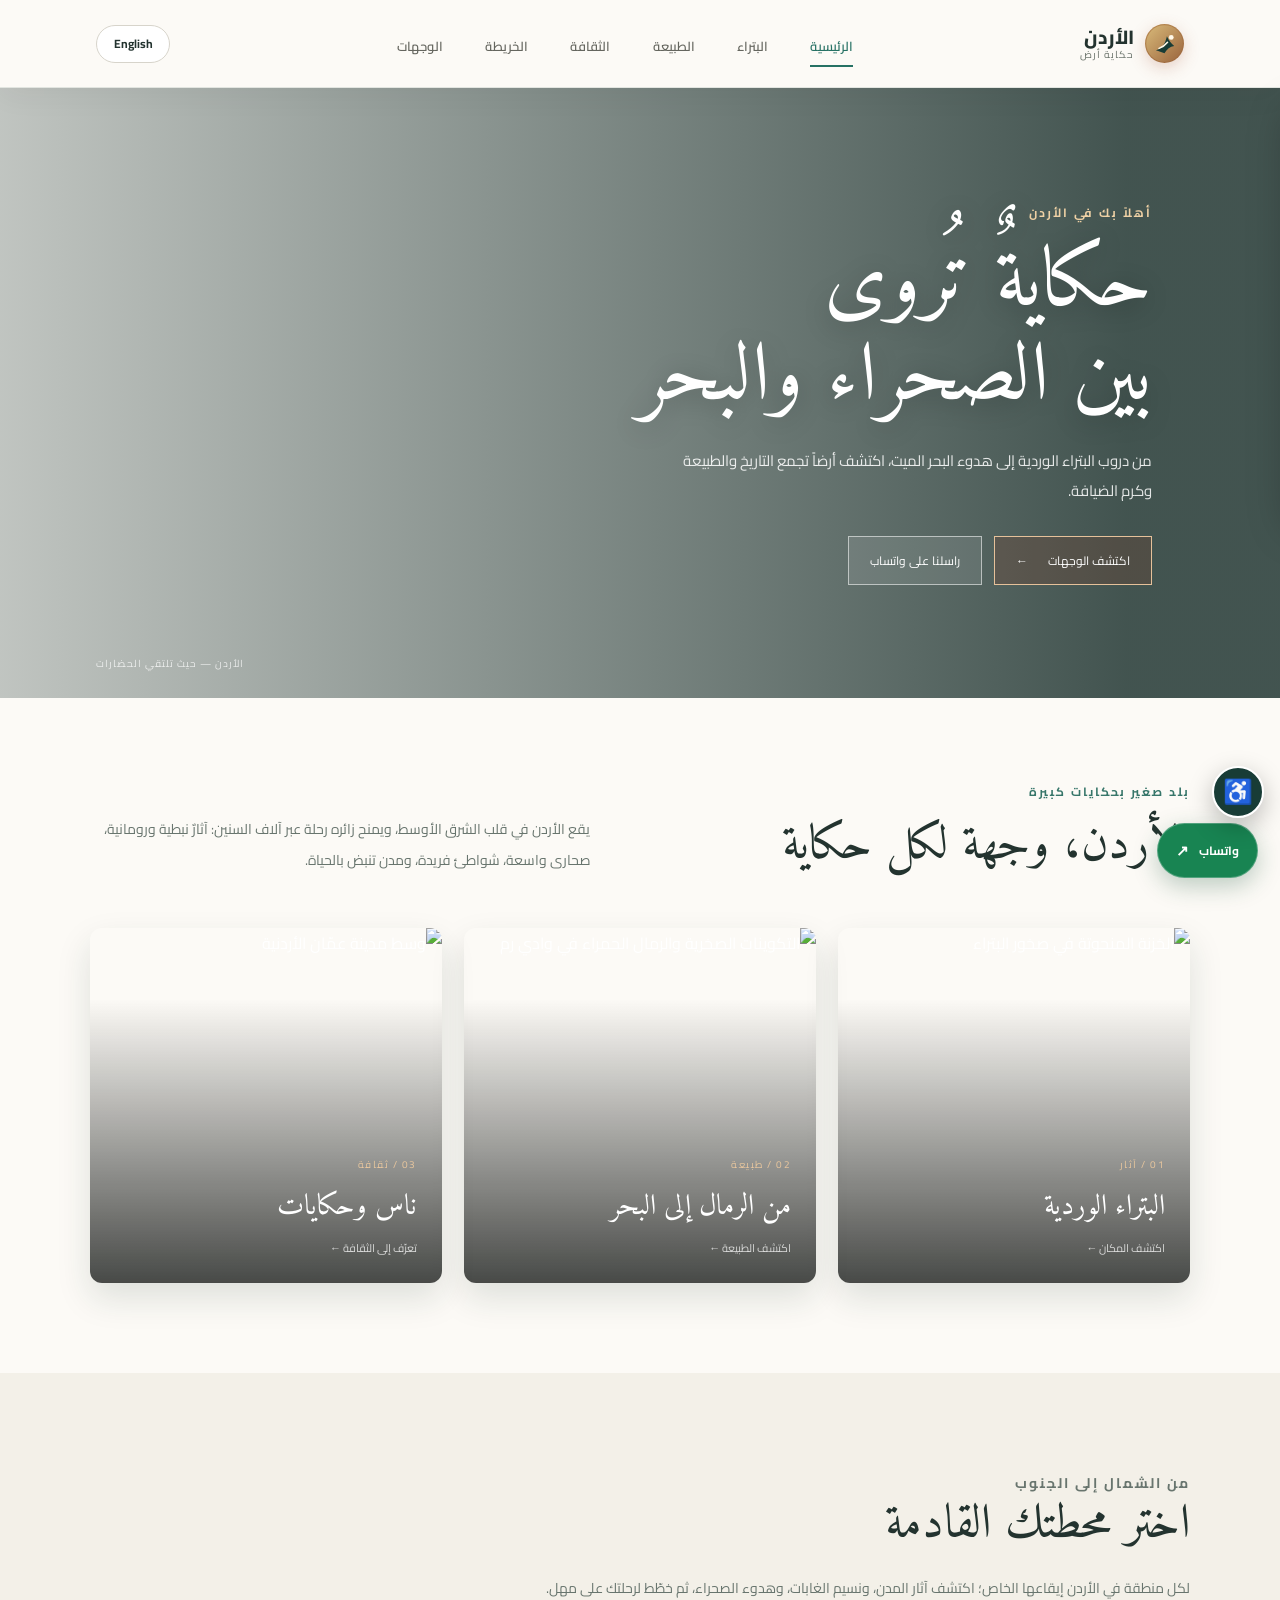
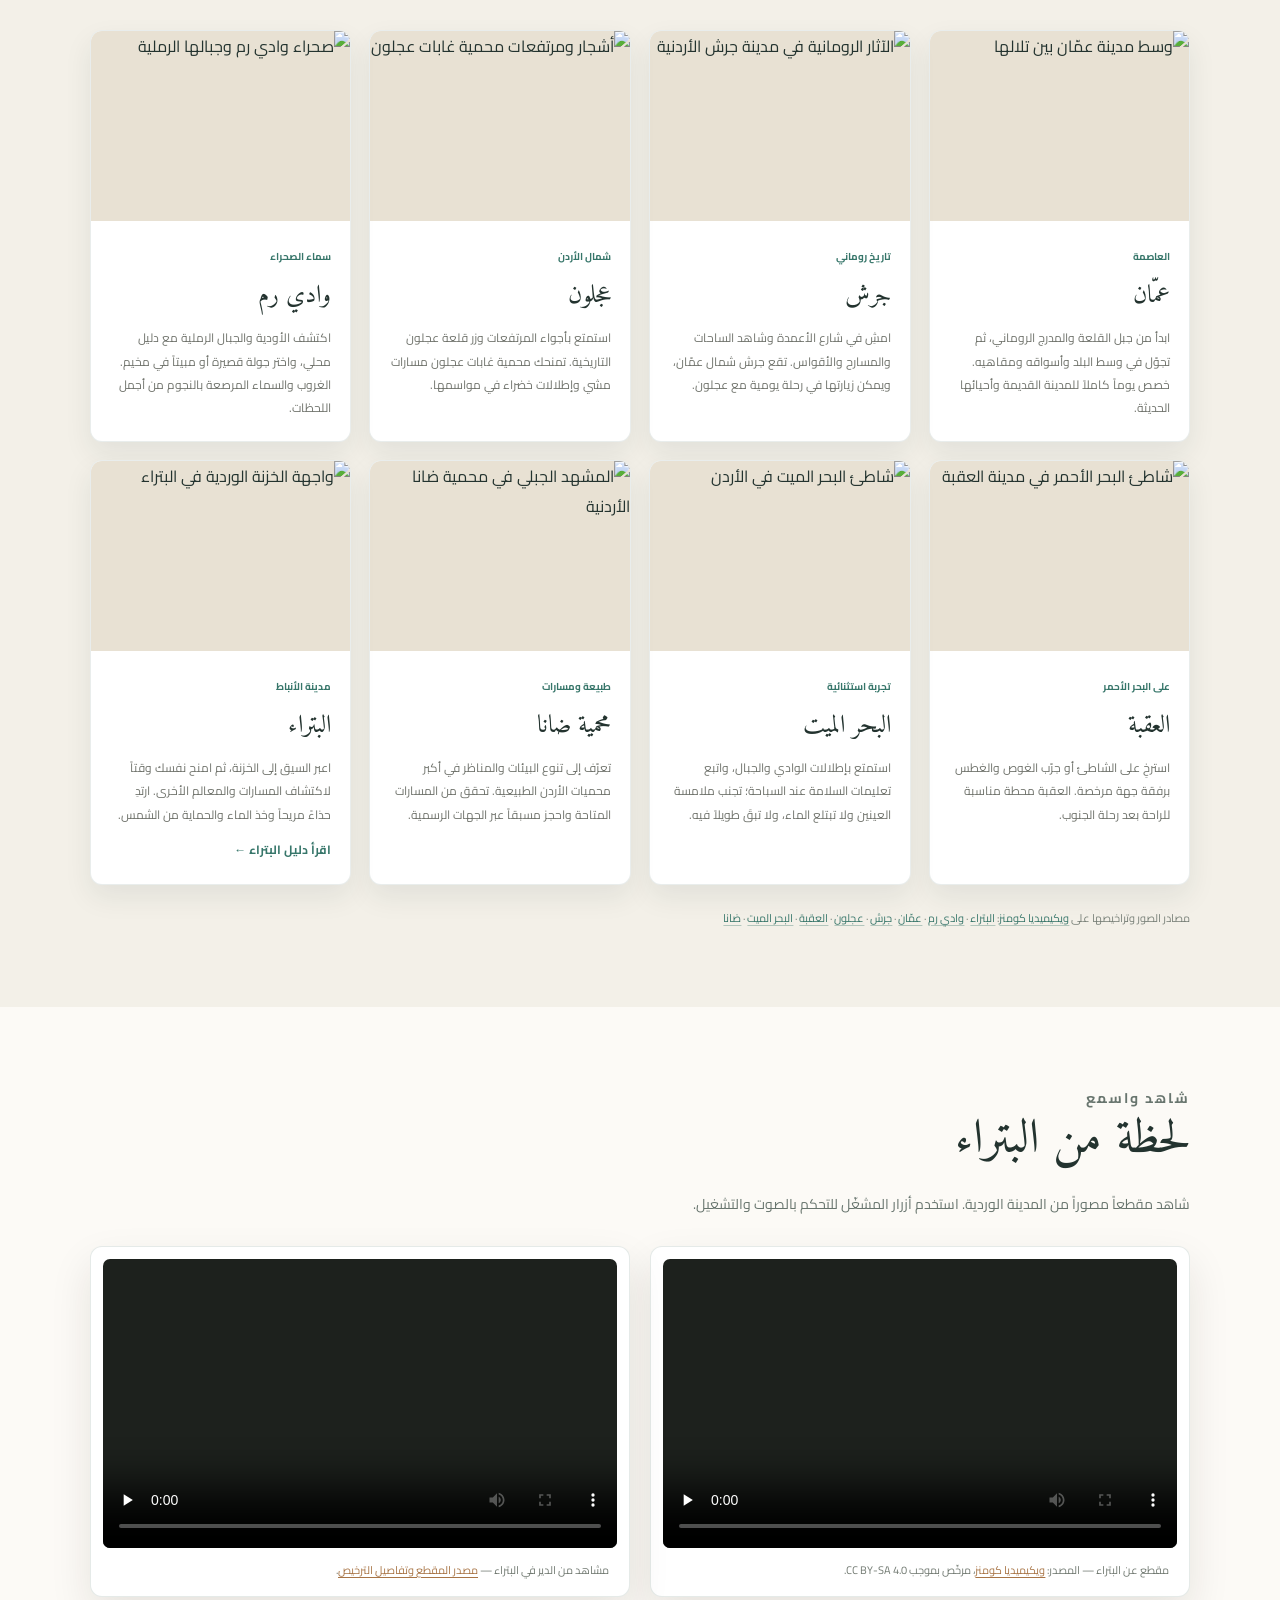
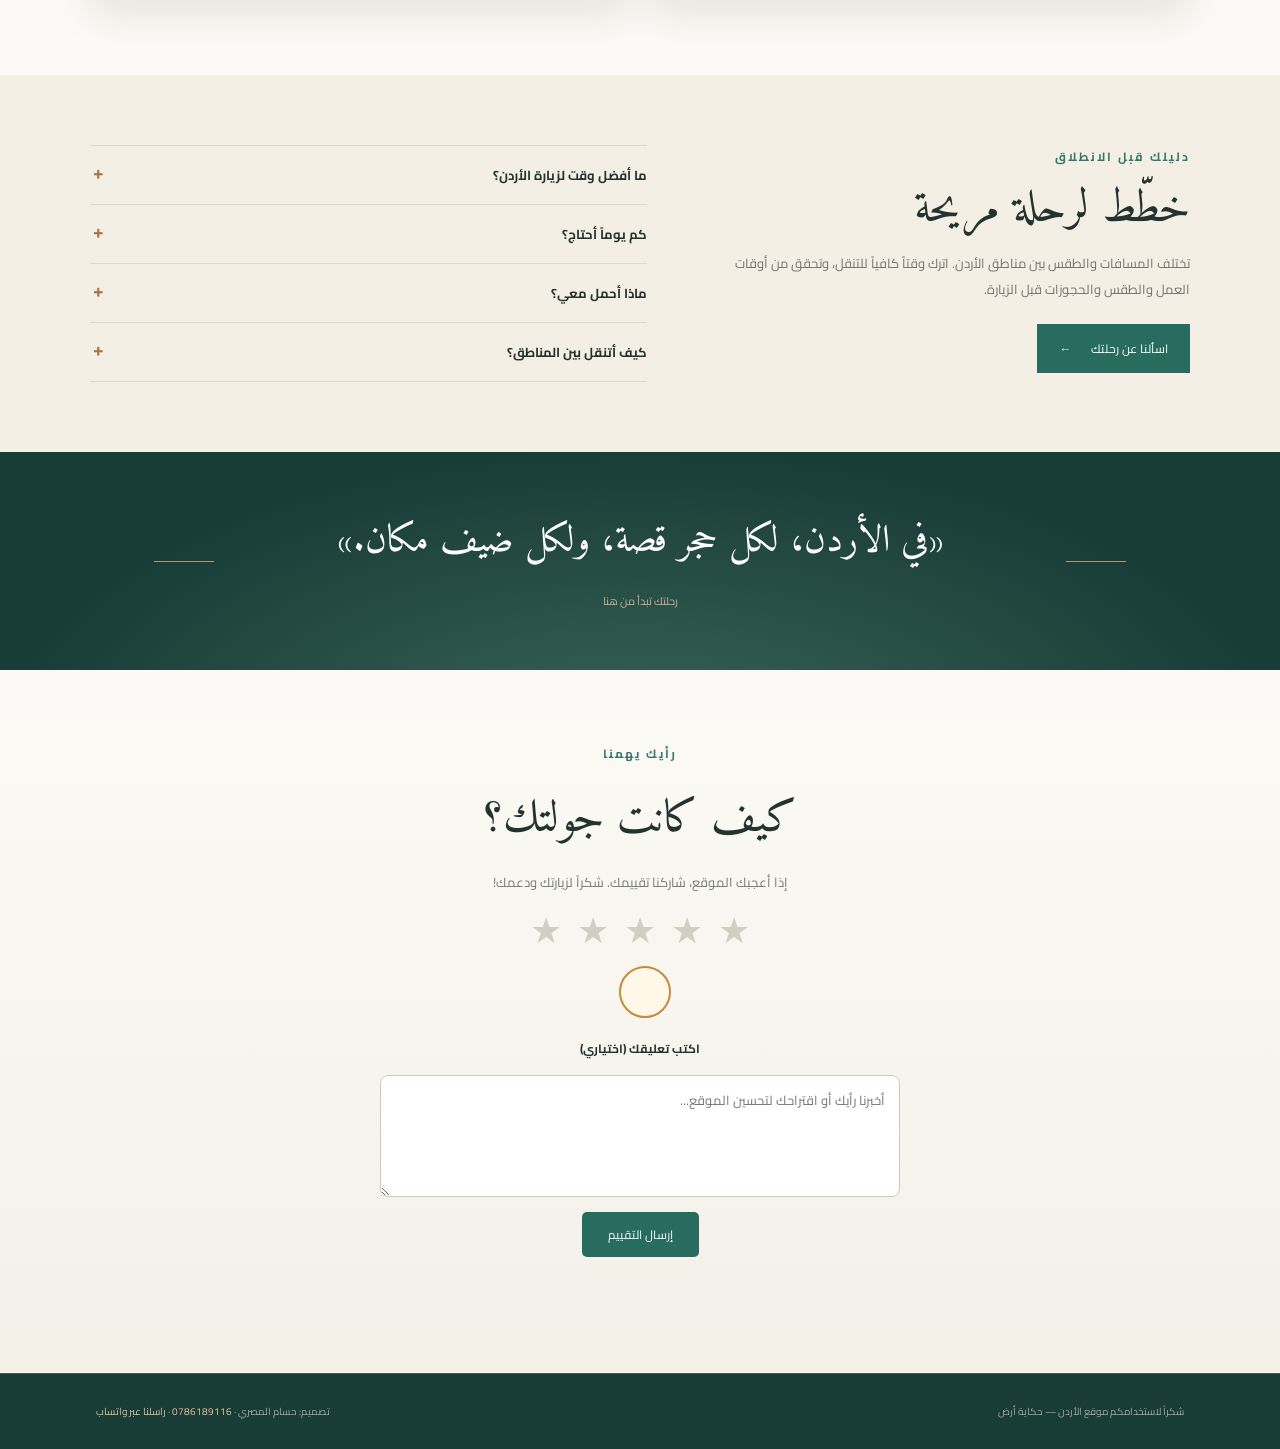
==== index.html @ 072c9c2f "Add files via upload" ====
<!doctype html>
<html lang="ar" dir="rtl">
<head>
  <meta charset="utf-8">
  <meta name="viewport" content="width=device-width, initial-scale=1">
  <meta name="description" content="دليل مصوّر للتعرّف إلى الأردن وتاريخه وطبيعته وثقافته.">
  <meta name="robots" content="index, follow, max-image-preview:large">
  <meta name="author" content="Hussam Al-Masri">
  <meta property="og:type" content="website">
  <meta property="og:locale" content="ar_JO">
  <meta property="og:title" content="الأردن | حكاية أرض">
  <meta property="og:description" content="اكتشف البتراء والطبيعة والثقافة في الأردن وخطط رحلتك بخريطة واتجاهات جوجل ماب.">
  <meta property="og:image" content="brand-mark.svg">
  <meta name="twitter:card" content="summary_large_image">
  <meta name="twitter:title" content="الأردن | حكاية أرض">
  <meta name="twitter:description" content="دليل مصوّر للسياحة في الأردن.">
  <title>الأردن | حكاية أرض</title>
  <link rel="stylesheet" href="style.css">
  <script type="application/ld+json">
  {
    "@context": "https://schema.org",
    "@type": "TouristDestination",
    "name": "الأردن - حكاية أرض",
    "description": "دليل سياحي مصوّر للأردن يشمل البتراء والطبيعة والثقافة وخريطة الاتجاهات.",
    "inLanguage": ["ar", "en"],
    "url": "https://hussamoalmasre2009-source.github.io/jordan-story/",
    "touristType": ["Families", "Foreign visitors", "Travelers"],
    "publicAccess": true,
    "telephone": "+962786189116"
  }
  </script>
</head>
<body>
  <header class="site-header">
    <a class="brand" href="hussam.html"><img class="brand-mark" src="brand-mark.svg" alt=""><span>الأردن <small>حكاية أرض</small></span></a>
    <nav class="main-nav" aria-label="التنقل الرئيسي">
      <a class="active" aria-current="page" href="hussam.html">الرئيسية</a>
      <a href="petra.html">البتراء</a>
      <a href="nature.html">الطبيعة</a>
      <a href="culture.html">الثقافة</a>
      <a href="map.html">الخريطة</a>
      <a href="#destinations">الوجهات</a>
    </nav>
  </header>

  <main>
    <section class="hero hero-home">
      <div class="hero-content">
        <p class="eyebrow">أهلاً بك في الأردن</p>
        <h1>حكايةٌ تُروى<br>بين الصحراء والبحر</h1>
        <p class="hero-copy">من دروب البتراء الوردية إلى هدوء البحر الميت، اكتشف أرضاً تجمع التاريخ والطبيعة وكرم الضيافة.</p>
        <div class="hero-actions">
          <a class="button" href="#destinations">اكتشف الوجهات <span aria-hidden="true">←</span></a>
          <a class="button button-outline" href="https://wa.me/962786189116?text=%D9%85%D8%B1%D8%AD%D8%A8%D8%A7%D8%8C%20%D8%A3%D8%B1%D8%BA%D8%A8%20%D8%A8%D8%A7%D9%84%D8%A7%D8%B3%D8%AA%D9%81%D8%B3%D8%A7%D8%B1%20%D8%B9%D9%86%20%D8%B1%D8%AD%D9%84%D8%A9%20%D9%81%D9%8A%20%D8%A7%D9%84%D8%A3%D8%B1%D8%AF%D9%86" target="_blank" rel="noopener noreferrer">راسلنا على واتساب</a>
        </div>
      </div>
      <div class="hero-caption">الأردن — حيث تلتقي الحضارات</div>
    </section>

    <section class="intro section-wrap">
      <div>
        <p class="eyebrow eyebrow-dark">بلد صغير بحكايات كبيرة</p>
        <h2>الأردن، وجهة لكل حكاية</h2>
      </div>
      <p>يقع الأردن في قلب الشرق الأوسط، ويمنح زائره رحلة عبر آلاف السنين: آثارٌ نبطية ورومانية، صحارى واسعة، شواطئ فريدة، ومدن تنبض بالحياة.</p>
    </section>

    <section class="feature-grid section-wrap" aria-label="اكتشف الأردن">
      <a class="feature-card" href="petra.html">
        <img src="https://thumb.wikimedia.org/wikipedia/commons/thumb/c/c4/Al_Khazneh_02.jpg/1280px-Al_Khazneh_02.jpg" alt="الخزنة المنحوتة في صخور البتراء" loading="lazy">
        <span class="card-number">01 / آثار</span>
        <span class="card-title">البتراء الوردية</span>
        <span class="card-link">اكتشف المكان ←</span>
      </a>
      <a class="feature-card" href="nature.html">
        <img src="https://thumb.wikimedia.org/wikipedia/commons/thumb/c/c2/Wadi_rum_desert.jpg/1280px-Wadi_rum_desert.jpg" alt="التكوينات الصخرية والرمال الحمراء في وادي رم" loading="lazy">
        <span class="card-number">02 / طبيعة</span>
        <span class="card-title">من الرمال إلى البحر</span>
        <span class="card-link">اكتشف الطبيعة ←</span>
      </a>
      <a class="feature-card" href="culture.html">
        <img src="https://thumb.wikimedia.org/wikipedia/commons/thumb/7/7f/Amman%2C_City_centre%2C_Jordan.jpg/1280px-Amman%2C_City_centre%2C_Jordan.jpg" alt="وسط مدينة عمّان الأردنية" loading="lazy">
        <span class="card-number">03 / ثقافة</span>
        <span class="card-title">ناس وحكايات</span>
        <span class="card-link">تعرّف إلى الثقافة ←</span>
      </a>
    </section>

    <section class="destination-section" id="destinations" aria-labelledby="destinations-title">
      <div class="section-wrap">
        <div class="section-heading">
          <p class="eyebrow eyebrow-dark">من الشمال إلى الجنوب</p>
          <h2 id="destinations-title">اختر محطتك القادمة</h2>
          <p>لكل منطقة في الأردن إيقاعها الخاص؛ اكتشف آثار المدن، ونسيم الغابات، وهدوء الصحراء، ثم خطّط لرحلتك على مهل.</p>
        </div>
        <div class="destination-grid">
          <article class="destination-card">
            <img src="https://thumb.wikimedia.org/wikipedia/commons/thumb/7/7f/Amman%2C_City_centre%2C_Jordan.jpg/1280px-Amman%2C_City_centre%2C_Jordan.jpg" alt="وسط مدينة عمّان بين تلالها" loading="lazy">
            <div><span>العاصمة</span><h3>عمّان</h3><p>ابدأ من جبل القلعة والمدرج الروماني، ثم تجوّل في وسط البلد وأسواقه ومقاهيه. خصص يوماً كاملاً للمدينة القديمة وأحيائها الحديثة.</p></div>
          </article>
          <article class="destination-card">
            <img src="https://thumb.wikimedia.org/wikipedia/commons/thumb/b/be/Jerash_City.jpg/1280px-Jerash_City.jpg" alt="الآثار الرومانية في مدينة جرش الأردنية" loading="lazy">
            <div><span>تاريخ روماني</span><h3>جرش</h3><p>امشِ في شارع الأعمدة وشاهد الساحات والمسارح والأقواس. تقع جرش شمال عمّان، ويمكن زيارتها في رحلة يومية مع عجلون.</p></div>
          </article>
          <article class="destination-card">
            <img src="https://thumb.wikimedia.org/wikipedia/commons/thumb/4/4d/Ajloun_Forest_Reserve_in_Jordan_kz05.jpg/1280px-Ajloun_Forest_Reserve_in_Jordan_kz05.jpg" alt="أشجار ومرتفعات محمية غابات عجلون" loading="lazy">
            <div><span>شمال الأردن</span><h3>عجلون</h3><p>استمتع بأجواء المرتفعات وزر قلعة عجلون التاريخية. تمنحك محمية غابات عجلون مسارات مشي وإطلالات خضراء في مواسمها.</p></div>
          </article>
          <article class="destination-card">
            <img src="https://thumb.wikimedia.org/wikipedia/commons/thumb/c/c2/Wadi_rum_desert.jpg/1280px-Wadi_rum_desert.jpg" alt="صحراء وادي رم وجبالها الرملية" loading="lazy">
            <div><span>سماء الصحراء</span><h3>وادي رم</h3><p>اكتشف الأودية والجبال الرملية مع دليل محلي، واختر جولة قصيرة أو مبيتاً في مخيم. الغروب والسماء المرصعة بالنجوم من أجمل اللحظات.</p></div>
          </article>
          <article class="destination-card">
            <img src="https://thumb.wikimedia.org/wikipedia/commons/thumb/4/40/Aqaba_jordan_gandor_2024_%282%29.jpg/1280px-Aqaba_jordan_gandor_2024_%282%29.jpg" alt="شاطئ البحر الأحمر في مدينة العقبة" loading="lazy">
            <div><span>على البحر الأحمر</span><h3>العقبة</h3><p>استرخِ على الشاطئ أو جرّب الغوص والغطس برفقة جهة مرخصة. العقبة محطة مناسبة للراحة بعد رحلة الجنوب.</p></div>
          </article>
          <article class="destination-card">
            <img src="https://thumb.wikimedia.org/wikipedia/commons/thumb/5/5c/Dead_Sea_beach_in_Jordan.jpg/960px-Dead_Sea_beach_in_Jordan.jpg" alt="شاطئ البحر الميت في الأردن" loading="lazy">
            <div><span>تجربة استثنائية</span><h3>البحر الميت</h3><p>استمتع بإطلالات الوادي والجبال، واتبع تعليمات السلامة عند السباحة؛ تجنب ملامسة العينين ولا تبتلع الماء، ولا تبقَ طويلاً فيه.</p></div>
          </article>
          <article class="destination-card">
            <img src="https://thumb.wikimedia.org/wikipedia/commons/thumb/0/0c/Dana_Reserve_02.jpg/1280px-Dana_Reserve_02.jpg" alt="المشهد الجبلي في محمية ضانا الأردنية" loading="lazy">
            <div><span>طبيعة ومسارات</span><h3>محمية ضانا</h3><p>تعرّف إلى تنوع البيئات والمناظر في أكبر محميات الأردن الطبيعية. تحقق من المسارات المتاحة واحجز مسبقاً عبر الجهات الرسمية.</p></div>
          </article>
          <article class="destination-card">
            <img src="https://thumb.wikimedia.org/wikipedia/commons/thumb/c/c4/Al_Khazneh_02.jpg/1280px-Al_Khazneh_02.jpg" alt="واجهة الخزنة الوردية في البتراء" loading="lazy">
            <div><span>مدينة الأنباط</span><h3>البتراء</h3><p>اعبر السيق إلى الخزنة، ثم امنح نفسك وقتاً لاكتشاف المسارات والمعالم الأخرى. ارتدِ حذاءً مريحاً وخذ الماء والحماية من الشمس.</p><a class="text-link" href="petra.html">اقرأ دليل البتراء ←</a></div>
          </article>
        </div>
        <p class="photo-credit">مصادر الصور وتراخيصها على <a href="https://commons.wikimedia.org/wiki/Main_Page" target="_blank" rel="noopener noreferrer">ويكيميديا كومنز</a>:
          <a href="https://commons.wikimedia.org/wiki/File:Al_Khazneh_02.jpg" target="_blank" rel="noopener noreferrer">البتراء</a> ·
          <a href="https://commons.wikimedia.org/wiki/File:Wadi_rum_desert.jpg" target="_blank" rel="noopener noreferrer">وادي رم</a> ·
          <a href="https://commons.wikimedia.org/wiki/File:Amman,_City_centre,_Jordan.jpg" target="_blank" rel="noopener noreferrer">عمّان</a> ·
          <a href="https://commons.wikimedia.org/wiki/File:Jerash_City.jpg" target="_blank" rel="noopener noreferrer">جرش</a> ·
          <a href="https://commons.wikimedia.org/wiki/File:Ajloun_Forest_Reserve_in_Jordan_kz05.jpg" target="_blank" rel="noopener noreferrer">عجلون</a> ·
          <a href="https://commons.wikimedia.org/wiki/File:Aqaba_jordan_gandor_2024_(2).jpg" target="_blank" rel="noopener noreferrer">العقبة</a> ·
          <a href="https://commons.wikimedia.org/wiki/File:Dead_Sea_beach_in_Jordan.jpg" target="_blank" rel="noopener noreferrer">البحر الميت</a> ·
          <a href="https://commons.wikimedia.org/wiki/File:Dana_Reserve_02.jpg" target="_blank" rel="noopener noreferrer">ضانا</a>
        </p>
      </div>
    </section>

    <section class="media-section section-wrap" aria-labelledby="media-title">
      <div class="section-heading">
        <p class="eyebrow eyebrow-dark">شاهد واسمع</p>
        <h2 id="media-title">لحظة من البتراء</h2>
        <p>شاهد مقطعاً مصوراً من المدينة الوردية. استخدم أزرار المشغّل للتحكم بالصوت والتشغيل.</p>
      </div>
      <div class="video-grid">
        <figure class="video-card">
          <video controls preload="none" poster="https://thumb.wikimedia.org/wikipedia/commons/thumb/c/c4/Al_Khazneh_02.jpg/1280px-Al_Khazneh_02.jpg" playsinline aria-label="مقطع مصوّر للبتراء">
            <source src="https://upload.wikimedia.org/wikipedia/commons/0/00/Petra%2C_Hauptstadt_der_Nabat%C3%A4er_%28CC_BY-SA_4.0%29.webm?utm_source=commons.wikimedia.org&amp;utm_campaign=imageinfo&amp;utm_content=original" type="video/webm">
            <source src="https://upload.wikimedia.org/wikipedia/commons/b/ba/Petra.ogv" type="video/ogg">
            <track kind="captions" src="petra-ar.vtt" srclang="ar" label="العربية" default>
            متصفحك لا يدعم تشغيل الفيديو. <a href="https://commons.wikimedia.org/wiki/File:Petra,_Hauptstadt_der_Nabat%C3%A4er_(CC_BY-SA_4.0).webm">شاهد المقطع على ويكيميديا كومنز</a>.
          </video>
          <figcaption>مقطع عن البتراء — المصدر: <a href="https://commons.wikimedia.org/wiki/File:Petra,_Hauptstadt_der_Nabat%C3%A4er_(CC_BY-SA_4.0).webm" target="_blank" rel="noopener noreferrer">ويكيميديا كومنز</a>، مرخّص بموجب CC BY-SA 4.0.</figcaption>
        </figure>
        <figure class="video-card">
          <video controls preload="none" poster="https://thumb.wikimedia.org/wikipedia/commons/thumb/6/62/Al_Khazneh_Petra_edit_2.jpg/1280px-Al_Khazneh_Petra_edit_2.jpg" playsinline aria-label="مقطع مصوّر لدير البتراء">
            <source src="https://upload.wikimedia.org/wikipedia/commons/1/18/The_Monastery_-_Petra%2C_Jordan_%28video_of_September_2009%29.webm" type="video/webm">
            <track kind="captions" src="petra-ar.vtt" srclang="ar" label="العربية" default>
            مقطع دير البتراء غير مدعوم في هذا المتصفح. <a href="https://commons.wikimedia.org/wiki/File:The_Monastery_-_Petra,_Jordan_(video_of_September_2009).webm">شاهده على ويكيميديا كومنز</a>.
          </video>
          <figcaption>مشاهد من الدير في البتراء — <a href="https://commons.wikimedia.org/wiki/File:The_Monastery_-_Petra,_Jordan_(video_of_September_2009).webm" target="_blank" rel="noopener noreferrer">مصدر المقطع وتفاصيل الترخيص</a>.</figcaption>
        </figure>
      </div>
    </section>

    <section class="planning-section" aria-labelledby="planning-title">
      <div class="section-wrap planning-layout">
        <div>
          <p class="eyebrow eyebrow-dark">دليلك قبل الانطلاق</p>
          <h2 id="planning-title">خطّط لرحلة مريحة</h2>
          <p>تختلف المسافات والطقس بين مناطق الأردن. اترك وقتاً كافياً للتنقل، وتحقق من أوقات العمل والطقس والحجوزات قبل الزيارة.</p>
          <a class="button button-dark" href="https://wa.me/962786189116?text=%D9%85%D8%B1%D8%AD%D8%A8%D8%A7%D8%8C%20%D8%A3%D8%B1%D8%BA%D8%A8%20%D8%A8%D9%85%D8%B9%D8%B1%D9%81%D8%A9%20%D8%A7%D9%84%D9%85%D8%B2%D9%8A%D8%AF%20%D8%B9%D9%86%20%D8%B1%D8%AD%D9%84%D8%A9%20%D8%A7%D9%84%D8%A3%D8%B1%D8%AF%D9%86" target="_blank" rel="noopener noreferrer">اسألنا عن رحلتك <span aria-hidden="true">←</span></a>
        </div>
        <div class="travel-tips">
          <details><summary>ما أفضل وقت لزيارة الأردن؟</summary><p>الربيع والخريف مناسبان غالباً للمشي وزيارة المواقع المفتوحة. في الصيف، خطط للأنشطة الخارجية صباحاً أو قرب الغروب، واحمل الماء. تحقق دائماً من حالة الطقس.</p></details>
          <details><summary>كم يوماً أحتاج؟</summary><p>تختلف المدة حسب الوجهات. رحلة من عدة أيام تسمح بزيارة عمّان والبحر الميت والبتراء ووادي رم، بينما تحتاج إضافة الشمال أو العقبة إلى وقت تنقل إضافي.</p></details>
          <details><summary>ماذا أحمل معي؟</summary><p>حذاء مريح للمشي، ملابس مناسبة للطقس، قبعة وواقي شمس وماء. خذ طبقة دافئة للمساء في المناطق الصحراوية، واحترم خصوصية المجتمعات المحلية.</p></details>
          <details><summary>كيف أتنقل بين المناطق؟</summary><p>خطط للمسارات مسبقاً، واستفسر عن خيارات النقل المتاحة أو استعن بسائق أو دليل مرخص. قد تختلف أوقات السفر بحسب الطريق والازدحام والظروف الجوية.</p></details>
        </div>
      </div>
    </section>

    <section class="quote-band">
      <p>«في الأردن، لكل حجر قصة، ولكل ضيف مكان.»</p>
      <span>رحلتك تبدأ من هنا</span>
    </section>
    <section class="rating-section" aria-labelledby="rating-title">
      <p class="eyebrow eyebrow-dark">رأيك يهمنا</p>
      <h2 id="rating-title">كيف كانت جولتك؟</h2>
      <p>إذا أعجبك الموقع، شاركنا تقييمك. شكراً لزيارتك ودعمك!</p>
      <form class="rating-form" id="rating-form">
        <div class="star-picker" role="group" aria-label="اختر تقييمك من نجمة إلى خمس نجوم">
          <button type="button" class="star-button" data-rating="1" aria-label="نجمة واحدة" aria-pressed="false">★</button>
          <button type="button" class="star-button" data-rating="2" aria-label="نجمتان" aria-pressed="false">★</button>
          <button type="button" class="star-button" data-rating="3" aria-label="ثلاث نجوم" aria-pressed="false">★</button>
          <button type="button" class="star-button" data-rating="4" aria-label="أربع نجوم" aria-pressed="false">★</button>
          <button type="button" class="star-button" data-rating="5" aria-label="خمس نجوم" aria-pressed="false">★</button>
        </div>
        <div class="rating-feedback" id="rating-feedback" aria-live="polite">
          <span class="rating-face" id="rating-face" aria-hidden="true"></span>
          <p class="rating-emotion" id="rating-emotion"></p>
        </div>
        <label class="rating-comment" for="rating-comment">اكتب تعليقك (اختياري)</label>
        <textarea id="rating-comment" name="comment" rows="4" maxlength="500" placeholder="أخبرنا رأيك أو اقتراحك لتحسين الموقع..."></textarea>
        <button class="rating-submit" type="submit">إرسال التقييم</button>
        <p class="rating-message" id="rating-message" aria-live="polite"></p>
      </form>
    </section>
  </main>

  <footer class="site-footer">
    <span>شكراً لاستخدامكم موقع الأردن — حكاية أرض</span>
    <span>تصميم: حسام المصري · <a href="tel:0786189116" dir="ltr">0786189116</a> · <a href="https://wa.me/962786189116?text=%D9%85%D8%B1%D8%AD%D8%A8%D8%A7" target="_blank" rel="noopener noreferrer">راسلنا عبر واتساب</a></span>
  </footer>
  <a class="whatsapp-float" href="https://wa.me/962786189116?text=%D9%85%D8%B1%D8%AD%D8%A8%D8%A7%D8%8C%20%D8%A3%D8%B1%D8%BA%D8%A8%20%D8%A8%D8%A7%D9%84%D8%A7%D8%B3%D8%AA%D9%81%D8%B3%D8%A7%D8%B1%20%D8%B9%D9%86%20%D8%B1%D8%AD%D9%84%D8%A9%20%D9%81%D9%8A%20%D8%A7%D9%84%D8%A3%D8%B1%D8%AF%D9%86" target="_blank" rel="noopener noreferrer" aria-label="راسلنا على واتساب">واتساب <span aria-hidden="true">↗</span></a>
  <script src="translation.js" defer></script>
  <script src="accessibility.js" defer></script>
  <script src="rating.js" defer></script>
</body>
</html>
---- style.css ----
@import url('https://fonts.googleapis.com/css2?family=Amiri:wght@400;700&family=Cairo:wght@400;500;600;700;800&display=swap');

:root {
  color-scheme: light;
  --ink: #23332f;
  --muted: #727a72;
  --sand: #f4efe5;
  --rust: #a87445;
  --deep: #183c36;
}

* { box-sizing: border-box; }
html { scroll-behavior: smooth; }
body { margin: 0; color: var(--ink); background: #fcfaf6; font-family: "Cairo", Arial, sans-serif; }
a { color: inherit; text-decoration: none; }

.site-header {
  min-height: 82px; padding: 0 7.5%; display: flex; align-items: center;
  justify-content: space-between; gap: 30px; background: #fff;
}
.brand { display: inline-flex; align-items: center; gap: 11px; font-weight: 800; font-size: 19px; line-height: 1.15; }
.brand small { display: block; color: var(--muted); font-size: 10px; font-weight: 500; letter-spacing: 1px; }
.brand-mark { width: 39px; height: 39px; display: grid; place-items: center; border-radius: 50%; color: #fff; background: var(--rust); font-family: "Amiri", serif; font-size: 25px; }
.main-nav { display: flex; align-items: center; gap: clamp(18px, 3.3vw, 48px); }
.main-nav a { position: relative; padding: 30px 0 26px; color: #65665f; font-size: 13px; font-weight: 600; transition: color .2s ease; }
.main-nav a:hover, .main-nav a.active { color: var(--rust); }
.main-nav a.active::after { position: absolute; right: 0; bottom: 17px; width: 20px; height: 2px; background: var(--rust); content: ""; }

.hero { position: relative; min-height: 570px; display: flex; align-items: center; padding: 70px 10%; color: #fff; background-position: center; background-size: cover; isolation: isolate; }
.hero::before { position: absolute; z-index: -1; inset: 0; background: linear-gradient(90deg, rgba(20,25,22,.75), rgba(20,25,22,.26) 72%, rgba(20,25,22,.12)); content: ""; }
.hero-home { background-image: url("https://thumb.wikimedia.org/wikipedia/commons/thumb/c/c4/Al_Khazneh_02.jpg/1280px-Al_Khazneh_02.jpg"); }
.hero-petra { background-image: url("https://thumb.wikimedia.org/wikipedia/commons/thumb/6/62/Al_Khazneh_Petra_edit_2.jpg/1280px-Al_Khazneh_Petra_edit_2.jpg"); }
.hero-nature { background-image: url("https://thumb.wikimedia.org/wikipedia/commons/thumb/c/c2/Wadi_rum_desert.jpg/1280px-Wadi_rum_desert.jpg"); }
.hero-culture { background-image: url("https://thumb.wikimedia.org/wikipedia/commons/thumb/7/7f/Amman%2C_City_centre%2C_Jordan.jpg/1280px-Amman%2C_City_centre%2C_Jordan.jpg"); }
.hero-content { max-width: 610px; }
.eyebrow { margin: 0 0 15px; color: #efd1a5; font-size: 12px; font-weight: 700; letter-spacing: 2px; }
h1, h2, h3, p { margin-top: 0; }
.hero h1 { margin-bottom: 20px; font-family: "Amiri", Georgia, serif; font-size: clamp(48px, 7vw, 83px); font-weight: 400; line-height: 1.13; }
.hero-copy { max-width: 475px; margin-bottom: 30px; color: rgba(255,255,255,.86); font-size: 15px; line-height: 2; }
.button { display: inline-flex; align-items: center; gap: 20px; padding: 12px 21px; border: 1px solid rgba(255,255,255,.65); color: #fff; font-size: 12px; transition: background .2s ease, color .2s ease; }
.button:hover { color: var(--ink); background: #fff; }
.hero-caption { position: absolute; left: 7.5%; bottom: 25px; color: rgba(255,255,255,.75); font-size: 10px; letter-spacing: 1px; }

.section-wrap { width: min(1120px, 85%); margin: 0 auto; }
.intro { display: grid; grid-template-columns: 1fr 1fr; gap: 70px; align-items: end; padding: 82px 0 52px; }
.eyebrow-dark { color: var(--rust); }
.intro h2, .section-heading h2 { margin: 0; font-family: "Amiri", Georgia, serif; font-size: clamp(34px, 4vw, 48px); font-weight: 400; line-height: 1.2; }
.intro > p { margin: 0; color: #71736c; font-size: 14px; line-height: 2.2; }
.feature-grid { display: grid; grid-template-columns: repeat(3, 1fr); gap: 22px; padding-bottom: 90px; }
.feature-card { position: relative; min-height: 355px; display: flex; flex-direction: column; justify-content: flex-end; overflow: hidden; padding: 25px; color: #fff; isolation: isolate; }
.feature-card::after { position: absolute; z-index: -1; inset: 0; background: linear-gradient(180deg, transparent 20%, rgba(15,18,16,.76)); content: ""; transition: background .25s ease; }
.feature-card:hover::after { background: linear-gradient(180deg, rgba(15,18,16,.05), rgba(15,18,16,.88)); }
.feature-card img { position: absolute; z-index: -2; inset: 0; width: 100%; height: 100%; object-fit: cover; transition: transform .45s ease; }
.feature-card:hover img { transform: scale(1.05); }
.card-number { margin-bottom: 7px; color: #e8c69d; font-size: 10px; letter-spacing: 1.5px; }
.card-title { font-family: "Amiri", Georgia, serif; font-size: 29px; }
.card-link { margin-top: 6px; color: rgba(255,255,255,.76); font-size: 11px; }
.quote-band { padding: 56px 20px; color: #fff; text-align: center; background: var(--deep); }
.quote-band p { margin-bottom: 9px; font-family: "Amiri", Georgia, serif; font-size: clamp(25px, 4vw, 38px); }
.quote-band span { color: #c7b294; font-size: 11px; }

.article-hero { min-height: 470px; }
.article-hero h1 { font-size: clamp(48px, 6vw, 70px); }
.article-layout { display: grid; grid-template-columns: minmax(0, 1.4fr) minmax(230px, .6fr); gap: 65px; padding: 75px 0; }
.article-copy h2, .section-heading h2 { margin-bottom: 20px; }
.article-copy p { color: #666a63; font-size: 14px; line-height: 2.15; }
.article-copy p + p { margin-top: 18px; }
.fact-card { align-self: start; padding: 27px; background: var(--sand); }
.fact-card h3 { margin-bottom: 18px; font-family: "Amiri", Georgia, serif; font-size: 26px; font-weight: 400; }
.fact-card ul { margin: 0; padding: 0; list-style: none; }
.fact-card li { padding: 12px 0; border-top: 1px solid #ded8ce; color: #62645e; font-size: 12px; line-height: 1.8; }
.fact-card strong { display: block; color: var(--rust); font-size: 11px; }
.image-pair { display: grid; grid-template-columns: 1.2fr .8fr; gap: 18px; margin-bottom: 24px; }
.image-pair img { width: 100%; height: 270px; object-fit: cover; }
.image-pair img:last-child { height: 220px; margin-top: 50px; }
.section-heading { padding: 70px 0 28px; }
.section-heading p { max-width: 650px; margin: 13px 0 0; color: var(--muted); font-size: 14px; line-height: 2; }
.place-grid { display: grid; grid-template-columns: repeat(2, 1fr); gap: 30px; padding-bottom: 85px; }
.place-card { background: var(--sand); }
.place-card img { display: block; width: 100%; height: 285px; object-fit: cover; }
.place-card div { padding: 23px 25px; }
.place-card h3 { margin-bottom: 7px; font-family: "Amiri", Georgia, serif; font-size: 27px; font-weight: 400; }
.place-card p { margin: 0; color: #70736c; font-size: 13px; line-height: 2; }
.culture-list { display: grid; grid-template-columns: repeat(3, 1fr); gap: 18px; padding-bottom: 85px; }
.culture-item { padding: 27px; border-top: 2px solid var(--rust); background: var(--sand); }
.culture-item span { color: var(--rust); font-size: 11px; }
.culture-item h3 { margin: 10px 0; font-family: "Amiri", Georgia, serif; font-size: 25px; font-weight: 400; }
.culture-item p { margin: 0; color: #70736c; font-size: 12px; line-height: 2; }
.site-footer { display: flex; justify-content: space-between; gap: 20px; padding: 24px 7.5%; color: #aaa99f; background: #1d211d; font-size: 10px; }

.hero-petra { background-image: url("https://thumb.wikimedia.org/wikipedia/commons/thumb/6/62/Al_Khazneh_Petra_edit_2.jpg/1280px-Al_Khazneh_Petra_edit_2.jpg"); }
.hero { min-height: 610px; }
.hero::before { background: linear-gradient(90deg, rgba(20,18,17,.76), rgba(20,18,17,.24) 72%, rgba(20,18,17,.08)); }
.site-header { position: sticky; z-index: 5; top: 0; min-height: 88px; border-bottom: 1px solid rgba(169, 82, 56, .12); background: rgba(255,255,255,.94); box-shadow: 0 8px 28px rgba(39,30,22,.045); backdrop-filter: blur(14px); }
.brand-mark { box-shadow: 0 5px 16px rgba(169,82,56,.25); }
.brand-mark { display: block; object-fit: contain; }
.language-toggle {
  flex-shrink: 0;
  min-width: 74px;
  height: 38px;
  border: 1px solid #d7d4cb;
  border-radius: 999px;
  color: var(--ink);
  background: #fff;
  cursor: pointer;
  font: 700 12px "Cairo", Arial, sans-serif;
  transition: border-color .2s ease, color .2s ease;
}
.language-toggle:hover { border-color: #37766a; color: #37766a; }
html[dir="ltr"] .main-nav a.active::after { right: auto; left: 0; }

.map-hero {
  min-height: 250px;
  display: flex;
  align-items: center;
  padding: 55px 7.5%;
  background: linear-gradient(135deg, #183c36, #2f6658);
  color: #fff;
}
.map-hero h1 { margin: 0 0 10px; font-family: "Amiri", Georgia, serif; font-size: clamp(38px, 5vw, 58px); }
.map-hero p:last-child { max-width: 620px; color: rgba(255,255,255,.85); line-height: 2; }
.map-section { padding: 55px 0 25px; }
.map-toolbar {
  display: grid;
  grid-template-columns: auto minmax(180px, 1fr) auto minmax(180px, .8fr) auto;
  align-items: center;
  gap: 12px;
  margin-bottom: 16px;
  padding: 16px;
  border: 1px solid rgba(42,84,71,.12);
  border-radius: 12px;
  background: #fff;
  box-shadow: 0 10px 30px rgba(31,56,48,.07);
}
.map-toolbar label { font-size: 12px; font-weight: 700; }
.map-toolbar input, .map-toolbar select {
  min-height: 44px;
  border: 1px solid #cfcac0;
  border-radius: 7px;
  padding: 8px 10px;
  color: var(--ink);
  background: #fff;
  font: 13px "Cairo", Arial, sans-serif;
}
.map-route-button {
  min-height: 44px;
  border: 0;
  border-radius: 7px;
  padding: 10px 15px;
  color: #fff;
  background: #276c5e;
  cursor: pointer;
  font: 700 12px "Cairo", Arial, sans-serif;
}
.map-section iframe { display: block; width: 100%; height: 520px; border: 0; border-radius: 12px; box-shadow: 0 16px 36px rgba(31,56,48,.12); }
.panorama-section { padding-bottom: 75px; }
.panorama-grid { display: grid; grid-template-columns: repeat(3, 1fr); gap: 20px; }
.panorama-card { overflow: hidden; border-radius: 12px; background: var(--sand); box-shadow: 0 12px 28px rgba(31,56,48,.08); }
.panorama-card img { width: 100%; height: 220px; object-fit: cover; }
.panorama-card div { padding: 18px 20px 22px; }
.panorama-card span { color: #37766a; font-size: 11px; }
.panorama-card h3 { margin: 6px 0 12px; font-family: "Amiri", Georgia, serif; font-size: 25px; }
.panorama-card a { color: #37766a; font-size: 12px; font-weight: 700; }

.skip-link {
  position: fixed;
  z-index: 10000;
  top: -80px;
  left: 12px;
  padding: 12px 16px;
  border-radius: 6px;
  color: #fff;
  background: #111;
  font-weight: 700;
}
.skip-link:focus { top: 12px; }

.a11y-panel {
  position: fixed;
  z-index: 9999;
  top: 96px;
  right: 16px;
  width: min(330px, calc(100vw - 32px));
  padding: 16px;
  border: 2px solid #183c36;
  border-radius: 12px;
  background: #fff;
  box-shadow: 0 14px 40px rgba(0,0,0,.25);
  transform: translateX(calc(100% + 24px));
  transition: transform .25s ease;
}
.a11y-panel.open { transform: translateX(0); }
.a11y-toggle {
  position: fixed;
  z-index: 9998;
  right: 16px;
  bottom: 82px;
  width: 52px;
  height: 52px;
  border: 2px solid #fff;
  border-radius: 50%;
  color: #fff;
  background: #183c36;
  box-shadow: 0 8px 24px rgba(0,0,0,.25);
  cursor: pointer;
  font-size: 24px;
}
.a11y-panel h2 { margin: 0 0 12px; font-size: 20px; }
.a11y-grid { display: grid; grid-template-columns: 1fr 1fr; gap: 8px; }
.a11y-action {
  min-height: 44px;
  border: 1px solid #183c36;
  border-radius: 7px;
  color: #183c36;
  background: #f7f5ef;
  cursor: pointer;
  font: 700 12px "Cairo", Arial, sans-serif;
}
.a11y-action.active { color: #fff; background: #183c36; }
.a11y-status { min-height: 20px; margin: 10px 0 0; color: #4a514d; font-size: 12px; }

body.a11y-high-contrast { --ink: #000; --muted: #111; --sand: #fff; background: #fff; }
body.a11y-high-contrast a, body.a11y-high-contrast p, body.a11y-high-contrast h1,
body.a11y-high-contrast h2, body.a11y-high-contrast h3, body.a11y-high-contrast span { color: #000 !important; }
body.a11y-high-contrast .hero::before { background: rgba(0,0,0,.72) !important; }
body.a11y-protanopia { filter: sepia(.25) saturate(.7) hue-rotate(-12deg); }
body.a11y-deuteranopia { filter: sepia(.2) saturate(.72) hue-rotate(12deg); }
body.a11y-tritanopia { filter: sepia(.18) saturate(.75) hue-rotate(175deg); }
body.a11y-grayscale { filter: grayscale(1); }
body.a11y-readable-text { font-size: 18px; line-height: 1.9; }
body.a11y-readable-text p, body.a11y-readable-text li, body.a11y-readable-text a,
body.a11y-readable-text summary { line-height: 1.9 !important; }
body.a11y-large-text { font-size: 20px; }
body.a11y-large-text p, body.a11y-large-text li, body.a11y-large-text a,
body.a11y-large-text summary { font-size: 1.15em !important; line-height: 1.9 !important; }
body.a11y-dyslexia * { font-family: "Trebuchet MS", Arial, sans-serif !important; letter-spacing: .04em; }
body.a11y-paused *, body.a11y-paused *::before, body.a11y-paused *::after {
  animation-play-state: paused !important;
  transition: none !important;
  scroll-behavior: auto !important;
}

@media (max-width: 700px) {
  .a11y-toggle { right: 14px; bottom: 76px; }
  .a11y-panel { top: 148px; right: 14px; }
  .map-toolbar { grid-template-columns: 1fr; }
  .map-toolbar label { margin-top: 4px; }
  .map-section iframe { height: 420px; }
  .panorama-grid { grid-template-columns: 1fr; }
}
.main-nav a.active::after { width: 100%; }
.hero-content { animation: rise-in .85s both; }
.hero h1 { text-shadow: 0 4px 28px rgba(0,0,0,.24); }
.button { border-color: #e6c19a; background: rgba(125,62,41,.25); backdrop-filter: blur(8px); }
.button:hover { border-color: #fff; transform: translateY(-2px); }
.section-wrap { width: min(1160px, 86%); }
.intro { gap: 9%; }
.feature-card { border-radius: 4px; box-shadow: 0 16px 35px rgba(39,30,22,.12); transition: transform .3s ease, box-shadow .3s ease; }
.feature-card:hover { transform: translateY(-7px); box-shadow: 0 25px 48px rgba(39,30,22,.2); }
.feature-card img { transition: transform .7s cubic-bezier(.2,.7,.2,1); }
.quote-band { position: relative; overflow: hidden; background: radial-gradient(ellipse at 50% 140%, #66513b, #222820 70%); }
.quote-band::before, .quote-band::after { position: absolute; top: 50%; width: 60px; height: 1px; background: #b89368; content: ""; }
.quote-band::before { right: 12%; }
.quote-band::after { left: 12%; }
.article-layout { gap: 8%; }
.fact-card, .place-card, .culture-item { border: 1px solid rgba(169,82,56,.1); box-shadow: 0 12px 32px rgba(40,31,24,.055); }
.fact-card { border-top: 3px solid var(--rust); }
.image-pair img { border-radius: 3px; object-fit: cover; box-shadow: 0 15px 34px rgba(39,30,22,.12); }
.place-card { overflow: hidden; transition: transform .3s ease, box-shadow .3s ease; }
.place-card:hover { transform: translateY(-5px); box-shadow: 0 20px 38px rgba(40,31,24,.12); }
.culture-item { transition: transform .25s ease, border-color .25s ease; }
.culture-item:hover { transform: translateY(-4px); border-color: rgba(169,82,56,.45); }
.site-footer { align-items: center; padding-top: 28px; padding-bottom: 28px; border-top: 1px solid rgba(206,173,128,.25); }
.site-footer a { color: #e6c19a; direction: ltr; unicode-bidi: isolate; }
.site-footer a:hover { color: #fff; }
.rating-section { padding: 72px 20px 78px; text-align: center; background: linear-gradient(180deg, #fffdfa, #f5f0e8); }
.rating-section h2 { margin: 0 0 10px; font-family: "Amiri", Georgia, serif; font-size: clamp(32px, 4vw, 45px); font-weight: 400; }
.rating-section > p:not(.eyebrow) { margin-bottom: 19px; color: var(--muted); font-size: 13px; }
.rating-form { display: flex; flex-direction: column; align-items: center; gap: 15px; }
.star-picker { display: flex; direction: ltr; gap: 5px; }
.star-button { padding: 0 5px; border: 0; color: #d3cec4; background: transparent; cursor: pointer; font-size: 36px; line-height: 1; transition: color .18s ease, transform .18s ease; }
.star-button:hover, .star-button.selected { color: #c8893c; transform: scale(1.13); }
.star-button:focus-visible, .rating-submit:focus-visible { outline: 3px solid #c8893c; outline-offset: 4px; }
.rating-submit { padding: 11px 26px; border: 0; border-radius: 2px; color: #fff; background: var(--rust); cursor: pointer; font: inherit; font-size: 12px; transition: transform .2s ease, background .2s ease; }
.rating-submit:hover { transform: translateY(-2px); background: #87412d; }
.rating-message { min-height: 23px; margin: 0; color: #6d704f; font-size: 13px; }
.rating-feedback { display: flex; align-items: center; justify-content: center; gap: 10px; min-height: 56px; }
.rating-face { display: grid; place-items: center; width: 52px; height: 52px; border: 2px solid #c8893c; border-radius: 50%; background: #fff8e8; font-size: 31px; line-height: 1; }
.rating-emotion { margin: 0; color: #5f665f; font-size: 13px; }
.rating-comment { margin-top: 2px; color: var(--ink); font-size: 12px; font-weight: 700; }
.rating-form textarea { width: min(520px, 100%); resize: vertical; border: 1px solid #cfc8ba; border-radius: 8px; padding: 12px 14px; color: var(--ink); background: #fff; font: 13px "Cairo", Arial, sans-serif; }
.rating-form textarea:focus { border-color: #37766a; outline: 3px solid rgba(55,118,106,.18); }

@keyframes rise-in {
  from { opacity: 0; transform: translateY(18px); }
  to { opacity: 1; transform: translateY(0); }
}

@media (max-width: 700px) {
  .site-header { min-height: unset; flex-direction: column; gap: 4px; padding: 15px 6% 0; }
  .main-nav { width: 100%; justify-content: space-between; gap: 10px; }
  .main-nav a { padding: 15px 0 18px; font-size: 11px; }
  .main-nav a.active::after { bottom: 9px; }
  .hero { min-height: 500px; padding: 55px 8%; }
  .hero::before { background: linear-gradient(90deg, rgba(20,25,22,.78), rgba(20,25,22,.27)); }
  .hero-caption { left: 8%; }
  .section-wrap { width: 84%; }
  .intro { grid-template-columns: 1fr; gap: 18px; padding: 57px 0 35px; }
  .feature-grid { grid-template-columns: 1fr; gap: 14px; padding-bottom: 58px; }
  .feature-card { min-height: 290px; }
  .article-layout { grid-template-columns: 1fr; gap: 25px; padding: 48px 0; }
  .image-pair { gap: 10px; }
  .image-pair img { height: 205px; }
  .image-pair img:last-child { height: 170px; margin-top: 35px; }
  .place-grid, .culture-list { grid-template-columns: 1fr; }
  .place-card img { height: 240px; }
  .section-heading { padding-top: 50px; }
  .site-footer { flex-direction: column; gap: 7px; padding: 20px 8%; }
  .hero { min-height: 540px; }
  .quote-band::before, .quote-band::after { width: 24px; }
  .quote-band::before { right: 5%; }
  .quote-band::after { left: 5%; }
  .rating-section { padding: 58px 18px; }
}

@media (prefers-reduced-motion: reduce) {
  *, *::before, *::after { scroll-behavior: auto !important; animation-duration: .01ms !important; animation-iteration-count: 1 !important; transition-duration: .01ms !important; }
}

.hero-actions { display: flex; flex-wrap: wrap; gap: 12px; }
.button-outline { border-color: rgba(255,255,255,.55); background: rgba(255,255,255,.1); }
.destination-section { padding: 18px 0 78px; background: #fbf9f5; }
.destination-section .section-heading { padding-top: 65px; }
.destination-grid { display: grid; grid-template-columns: repeat(4, minmax(0, 1fr)); gap: 18px; }
.destination-card { overflow: hidden; border: 1px solid rgba(169,82,56,.1); background: #fff; box-shadow: 0 12px 30px rgba(40,31,24,.055); transition: transform .25s ease, box-shadow .25s ease; }
.destination-card:hover { transform: translateY(-5px); box-shadow: 0 20px 36px rgba(40,31,24,.12); }
.destination-card img { display: block; width: 100%; height: 190px; object-fit: cover; }
.destination-card > div { padding: 18px 19px 21px; }
.destination-card span { color: var(--rust); font-size: 10px; font-weight: 700; }
.destination-card h3 { margin: 5px 0 8px; font-family: "Amiri", Georgia, serif; font-size: 25px; font-weight: 400; }
.destination-card p { margin: 0; color: #70736c; font-size: 12px; line-height: 1.95; }
.text-link { display: inline-block; margin-top: 12px; color: var(--rust); font-size: 12px; font-weight: 700; }
.text-link:hover { color: #743925; }
.media-section { padding-bottom: 78px; }
.media-section .section-heading { padding-top: 64px; }
.video-grid { display: grid; grid-template-columns: repeat(2, minmax(0, 1fr)); gap: 20px; }
.video-card { margin: 0; padding: 12px; border: 1px solid rgba(169,82,56,.12); background: #fff; box-shadow: 0 18px 42px rgba(40,31,24,.1); }
.video-card video { display: block; width: 100%; max-height: 620px; aspect-ratio: 16 / 9; background: #1d211d; object-fit: contain; }
.video-card figcaption { padding: 13px 8px 3px; color: var(--muted); font-size: 11px; line-height: 1.8; }
.video-card figcaption a { color: var(--rust); text-decoration: underline; text-underline-offset: 3px; }
.planning-section { padding: 70px 0; background: var(--sand); }
.planning-layout { display: grid; grid-template-columns: .9fr 1.1fr; gap: 8%; align-items: start; }
.planning-layout h2 { margin: 0 0 13px; font-family: "Amiri", Georgia, serif; font-size: clamp(32px, 4vw, 45px); font-weight: 400; line-height: 1.2; }
.planning-layout > div:first-child > p:not(.eyebrow) { margin-bottom: 22px; color: #70736c; font-size: 13px; line-height: 2; }
.button-dark { border-color: var(--rust); color: #fff; background: var(--rust); }
.button-dark:hover { color: #fff; background: #87412d; }
.travel-tips { border-top: 1px solid #ded8ce; }
.travel-tips details { border-bottom: 1px solid #ded8ce; }
.travel-tips summary { position: relative; padding: 17px 0; color: var(--ink); cursor: pointer; font-size: 13px; font-weight: 700; list-style: none; }
.travel-tips summary::-webkit-details-marker { display: none; }
.travel-tips summary::after { position: absolute; left: 3px; color: var(--rust); content: "+"; font-size: 19px; line-height: 1; }
.travel-tips details[open] summary::after { content: "−"; }
.travel-tips details p { margin: 0; padding: 0 0 17px; color: #70736c; font-size: 12px; line-height: 1.95; }
.whatsapp-float { position: fixed; z-index: 8; right: 22px; bottom: 22px; display: inline-flex; align-items: center; gap: 10px; padding: 12px 18px; border: 1px solid rgba(255,255,255,.25); border-radius: 999px; color: #fff; background: #178b55; box-shadow: 0 8px 24px rgba(21,83,55,.28); font-size: 12px; font-weight: 700; transition: transform .2s ease, background .2s ease; }
.whatsapp-float:hover { transform: translateY(-3px); color: #fff; background: #116f43; }
.whatsapp-float span { font-size: 15px; }
.whatsapp-float:focus-visible, .text-link:focus-visible, .video-card a:focus-visible { outline: 3px solid #c8893c; outline-offset: 4px; }

@media (max-width: 900px) {
  .destination-grid { grid-template-columns: repeat(2, minmax(0, 1fr)); }
}

@media (max-width: 700px) {
  .hero-actions { gap: 9px; }
  .hero-actions .button { padding: 11px 14px; gap: 10px; }
  .destination-section { padding-bottom: 55px; }
  .destination-section .section-heading, .media-section .section-heading { padding-top: 50px; }
  .destination-grid { gap: 12px; }
  .destination-card img { height: 150px; }
  .destination-card > div { padding: 14px; }
  .destination-card h3 { font-size: 23px; }
  .destination-card p { font-size: 11px; }
  .media-section { padding-bottom: 55px; }
  .video-grid { grid-template-columns: 1fr; gap: 14px; }
  .video-card { padding: 7px; }
  .planning-section { padding: 52px 0; }
  .planning-layout { grid-template-columns: 1fr; gap: 28px; }
  .whatsapp-float { right: 14px; bottom: 14px; padding: 11px 15px; }
  .site-footer { padding-bottom: 75px; }
}

@media (max-width: 380px) {
  .destination-grid { grid-template-columns: 1fr; }
  .destination-card img { height: 205px; }
}

body { background: #fcfaf6; }
.site-header { background: rgba(252,250,246,.96); border-bottom-color: rgba(36,77,67,.12); }
.brand-mark { background: linear-gradient(145deg, #ba8c52, #9b653d); }
.main-nav a:hover, .main-nav a.active { color: #267164; }
.main-nav a.active::after { background: #267164; }
.hero { background-position: center; }
.hero::before { background: linear-gradient(90deg, rgba(14,37,33,.25), rgba(14,37,33,.78) 88%); }
.hero-home { background-position: center 54%; }
.hero-petra { background-position: center 47%; }
.hero-nature { background-position: center 55%; }
.hero-culture { background-position: center 54%; }
.eyebrow-dark { color: #37766a; }
.button-dark { border-color: #276c5e; background: #276c5e; }
.button-dark:hover { background: #1c554a; }
.section-heading p, .intro > p { color: #68756e; }
.feature-card { border-radius: 12px; box-shadow: 0 15px 34px rgba(27,54,46,.13); }
.feature-card:hover { box-shadow: 0 24px 44px rgba(27,54,46,.19); }
.destination-section { background: #f3f0e8; }
.destination-card { border: 1px solid rgba(42,84,71,.1); border-radius: 12px; box-shadow: 0 12px 28px rgba(31,56,48,.08); }
.destination-card img { background: #e8e1d3; }
.destination-card:hover { box-shadow: 0 20px 36px rgba(31,56,48,.15); }
.destination-card span, .text-link { color: #37766a; }
.photo-credit { margin: 22px 0 0; color: #788078; font-size: 11px; line-height: 2; }
.photo-credit a { color: #37766a; text-decoration: underline; text-decoration-color: rgba(55,118,106,.35); text-underline-offset: 3px; }
.photo-credit a:hover { color: #a87445; }
.video-card { border-color: rgba(42,84,71,.12); border-radius: 12px; }
.video-card video { border-radius: 7px; }
.fact-card, .place-card, .culture-item { border-radius: 10px; }
.place-card { overflow: hidden; }
.image-pair img { border-radius: 10px; }
.culture-item { border-top-color: #438174; }
.quote-band { background: radial-gradient(ellipse at 50% 140%, #3b6658, #183c36 72%); }
.rating-section { background: linear-gradient(180deg, #fcfaf6, #f3f0e8); }
.rating-submit { border-radius: 5px; background: #276c5e; }
.rating-submit:hover { background: #1c554a; }
.site-footer { background: #183c36; }
.whatsapp-float { background: #188452; }

@media (max-width: 700px) {
  .hero::before { background: linear-gradient(90deg, rgba(14,37,33,.3), rgba(14,37,33,.82)); }
  .photo-credit { font-size: 10px; }
}
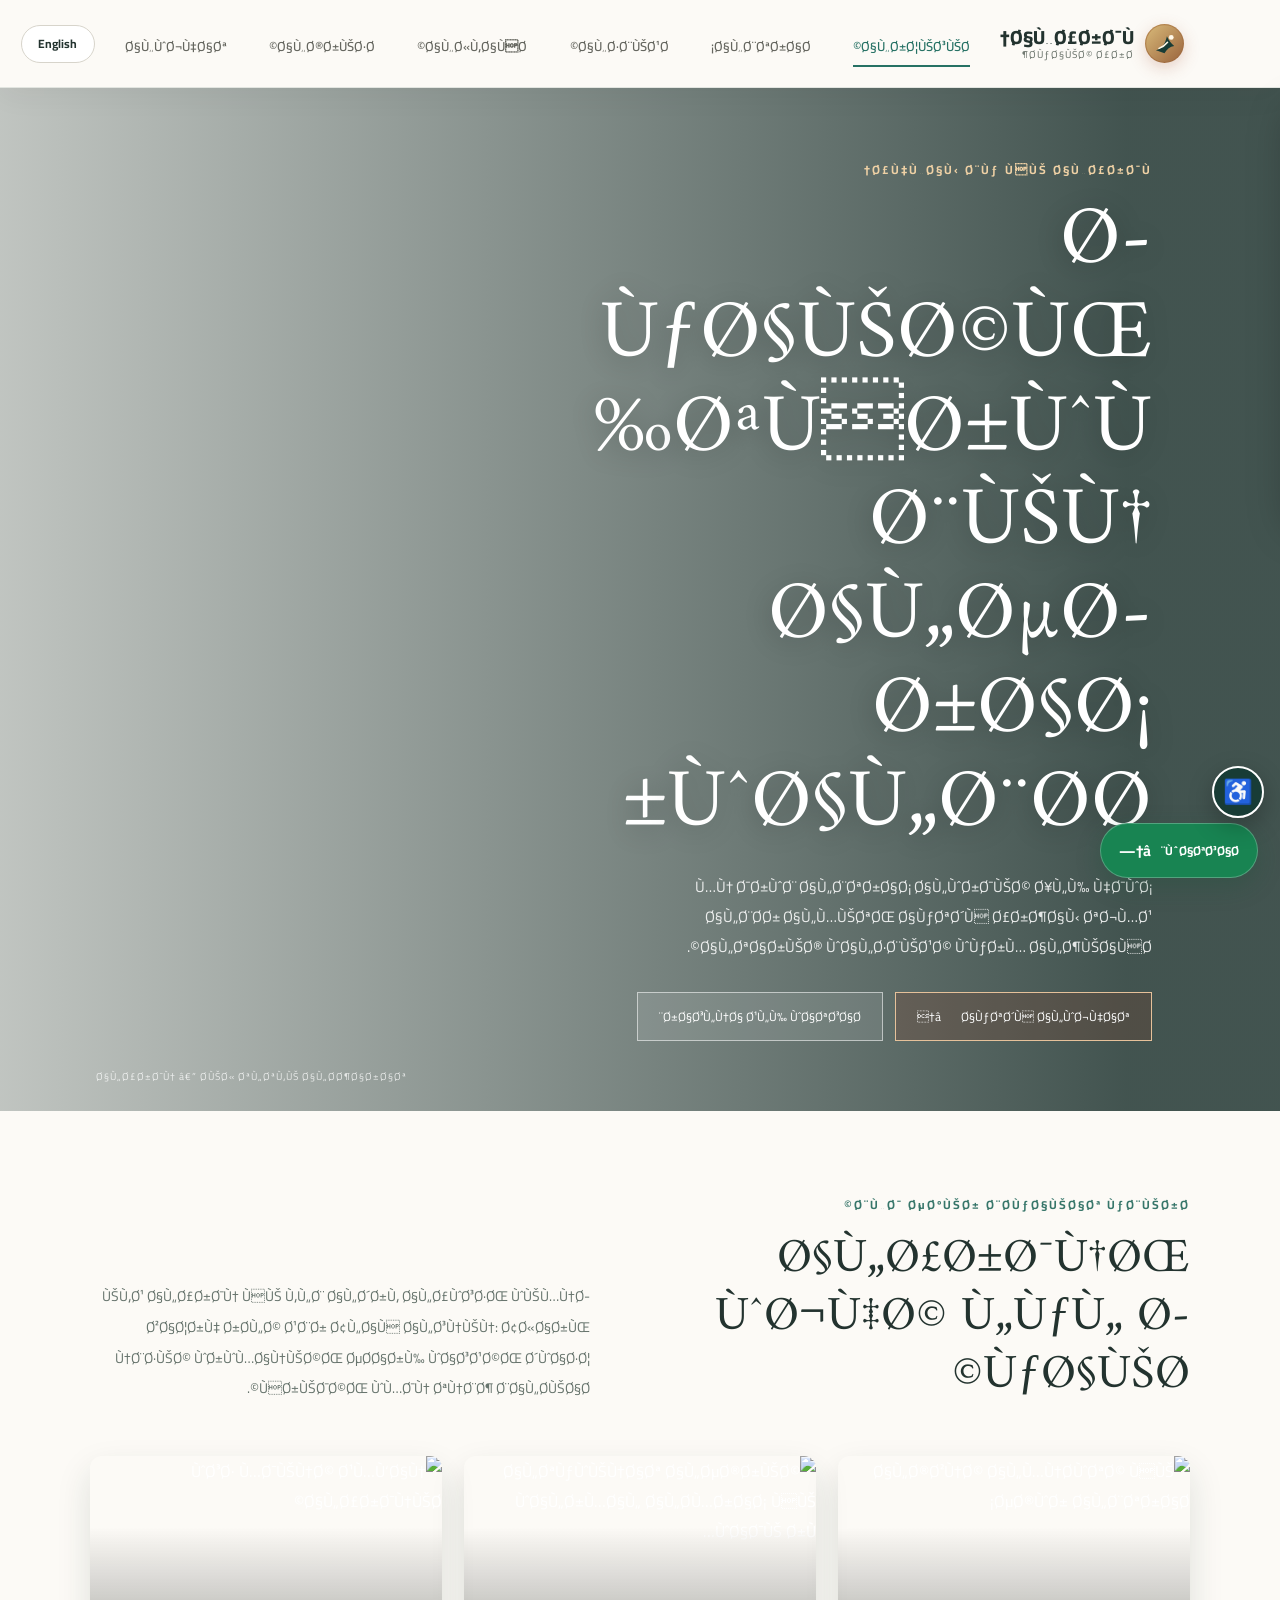
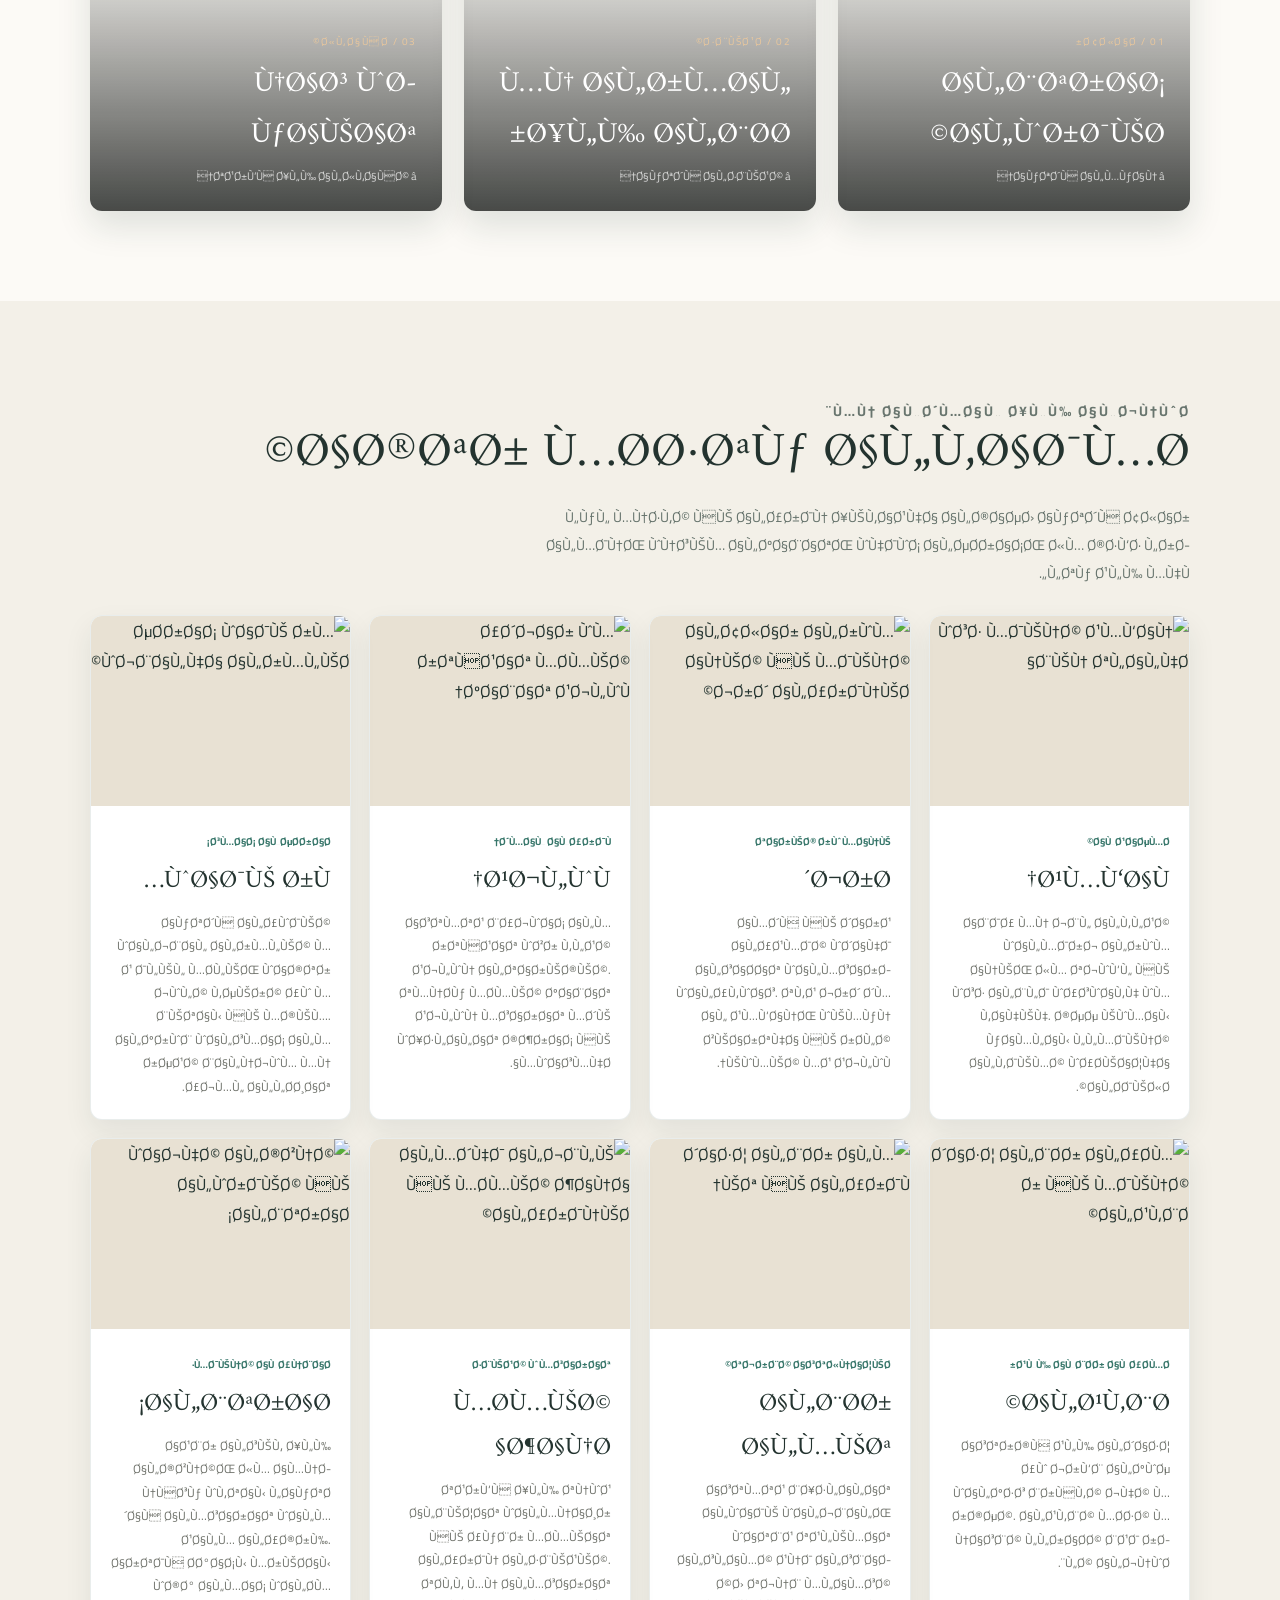
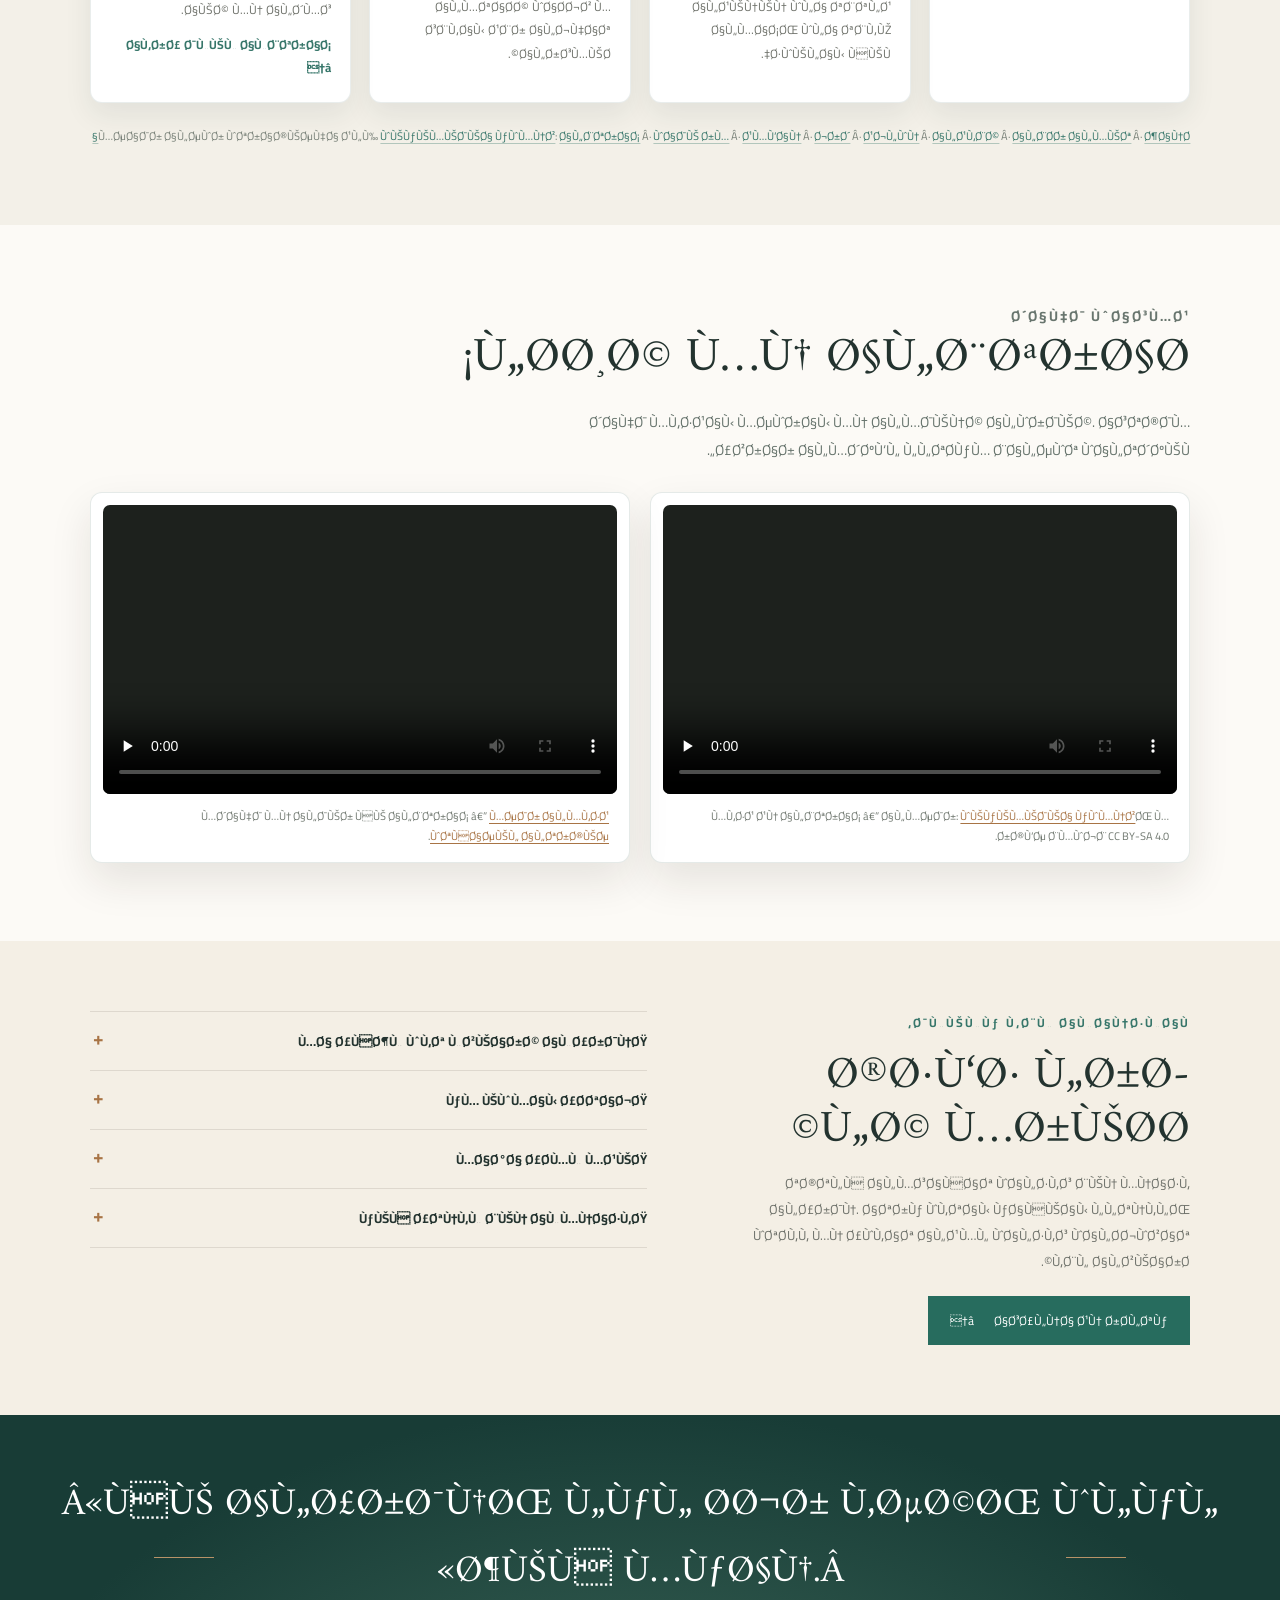
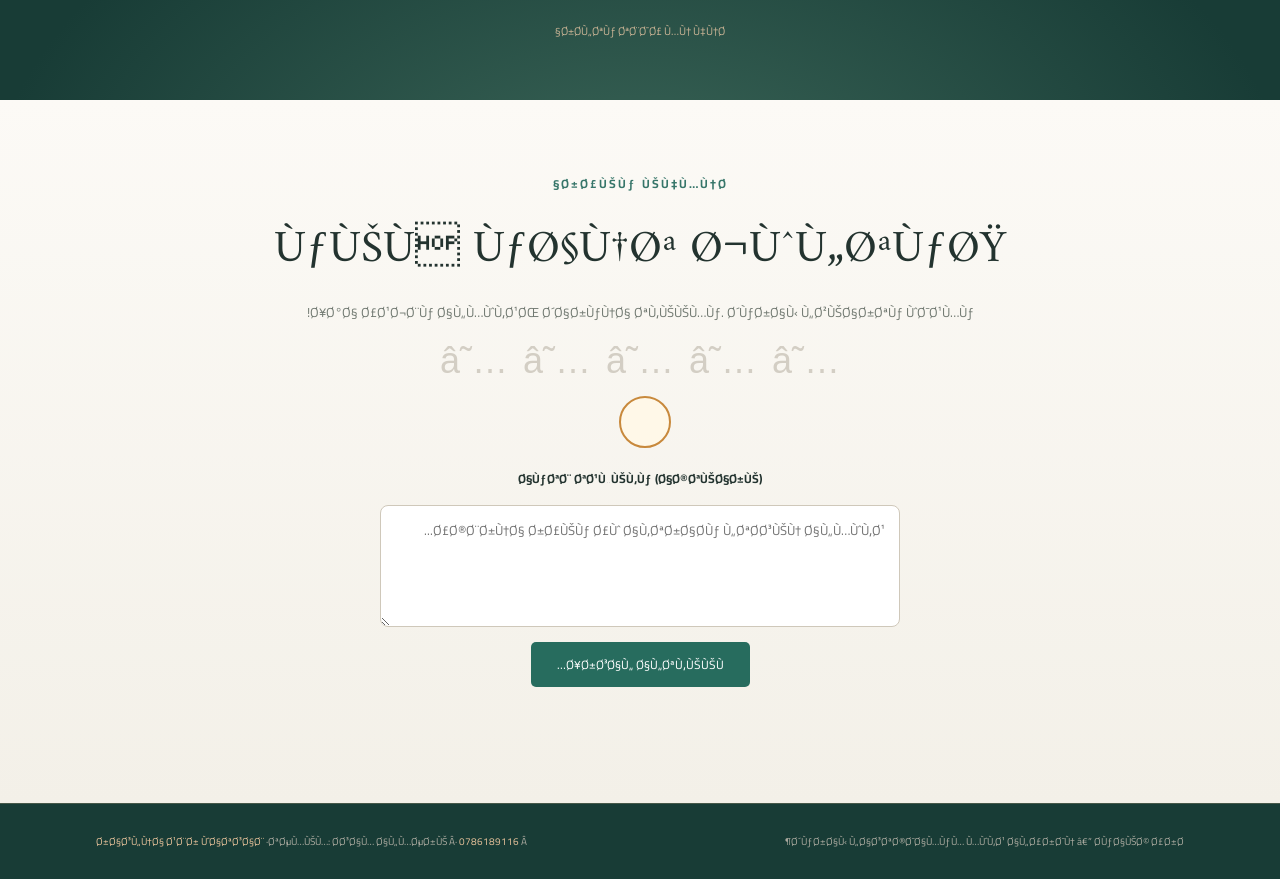
==== commit 166e2a22: "Add Google Search Console verification" ====
--- a/index.html
+++ b/index.html
@@ -3,25 +3,26 @@
 <head>
   <meta charset="utf-8">
   <meta name="viewport" content="width=device-width, initial-scale=1">
-  <meta name="description" content="دليل مصوّر للتعرّف إلى الأردن وتاريخه وطبيعته وثقافته.">
+  <meta name="description" content="Ø¯Ù„ÙŠÙ„ Ù…ØµÙˆÙ‘Ø± Ù„Ù„ØªØ¹Ø±Ù‘Ù Ø¥Ù„Ù‰ Ø§Ù„Ø£Ø±Ø¯Ù† ÙˆØªØ§Ø±ÙŠØ®Ù‡ ÙˆØ·Ø¨ÙŠØ¹ØªÙ‡ ÙˆØ«Ù‚Ø§ÙØªÙ‡.">
   <meta name="robots" content="index, follow, max-image-preview:large">
   <meta name="author" content="Hussam Al-Masri">
+  <meta name="google-site-verification" content="FYn3zVLHTZHyVjELcR3UWEEQhOXMN_NsxfA6rRR6i-g">
   <meta property="og:type" content="website">
   <meta property="og:locale" content="ar_JO">
-  <meta property="og:title" content="الأردن | حكاية أرض">
-  <meta property="og:description" content="اكتشف البتراء والطبيعة والثقافة في الأردن وخطط رحلتك بخريطة واتجاهات جوجل ماب.">
+  <meta property="og:title" content="Ø§Ù„Ø£Ø±Ø¯Ù† | Ø­ÙƒØ§ÙŠØ© Ø£Ø±Ø¶">
+  <meta property="og:description" content="Ø§ÙƒØªØ´Ù Ø§Ù„Ø¨ØªØ±Ø§Ø¡ ÙˆØ§Ù„Ø·Ø¨ÙŠØ¹Ø© ÙˆØ§Ù„Ø«Ù‚Ø§ÙØ© ÙÙŠ Ø§Ù„Ø£Ø±Ø¯Ù† ÙˆØ®Ø·Ø· Ø±Ø­Ù„ØªÙƒ Ø¨Ø®Ø±ÙŠØ·Ø© ÙˆØ§ØªØ¬Ø§Ù‡Ø§Øª Ø¬ÙˆØ¬Ù„ Ù…Ø§Ø¨.">
   <meta property="og:image" content="brand-mark.svg">
   <meta name="twitter:card" content="summary_large_image">
-  <meta name="twitter:title" content="الأردن | حكاية أرض">
-  <meta name="twitter:description" content="دليل مصوّر للسياحة في الأردن.">
-  <title>الأردن | حكاية أرض</title>
+  <meta name="twitter:title" content="Ø§Ù„Ø£Ø±Ø¯Ù† | Ø­ÙƒØ§ÙŠØ© Ø£Ø±Ø¶">
+  <meta name="twitter:description" content="Ø¯Ù„ÙŠÙ„ Ù…ØµÙˆÙ‘Ø± Ù„Ù„Ø³ÙŠØ§Ø­Ø© ÙÙŠ Ø§Ù„Ø£Ø±Ø¯Ù†.">
+  <title>Ø§Ù„Ø£Ø±Ø¯Ù† | Ø­ÙƒØ§ÙŠØ© Ø£Ø±Ø¶</title>
   <link rel="stylesheet" href="style.css">
   <script type="application/ld+json">
   {
     "@context": "https://schema.org",
     "@type": "TouristDestination",
-    "name": "الأردن - حكاية أرض",
-    "description": "دليل سياحي مصوّر للأردن يشمل البتراء والطبيعة والثقافة وخريطة الاتجاهات.",
+    "name": "Ø§Ù„Ø£Ø±Ø¯Ù† - Ø­ÙƒØ§ÙŠØ© Ø£Ø±Ø¶",
+    "description": "Ø¯Ù„ÙŠÙ„ Ø³ÙŠØ§Ø­ÙŠ Ù…ØµÙˆÙ‘Ø± Ù„Ù„Ø£Ø±Ø¯Ù† ÙŠØ´Ù…Ù„ Ø§Ù„Ø¨ØªØ±Ø§Ø¡ ÙˆØ§Ù„Ø·Ø¨ÙŠØ¹Ø© ÙˆØ§Ù„Ø«Ù‚Ø§ÙØ© ÙˆØ®Ø±ÙŠØ·Ø© Ø§Ù„Ø§ØªØ¬Ø§Ù‡Ø§Øª.",
     "inLanguage": ["ar", "en"],
     "url": "https://hussamoalmasre2009-source.github.io/jordan-story/",
     "touristType": ["Families", "Foreign visitors", "Travelers"],
@@ -32,137 +33,137 @@
 </head>
 <body>
   <header class="site-header">
-    <a class="brand" href="hussam.html"><img class="brand-mark" src="brand-mark.svg" alt=""><span>الأردن <small>حكاية أرض</small></span></a>
-    <nav class="main-nav" aria-label="التنقل الرئيسي">
-      <a class="active" aria-current="page" href="hussam.html">الرئيسية</a>
-      <a href="petra.html">البتراء</a>
-      <a href="nature.html">الطبيعة</a>
-      <a href="culture.html">الثقافة</a>
-      <a href="map.html">الخريطة</a>
-      <a href="#destinations">الوجهات</a>
+    <a class="brand" href="hussam.html"><img class="brand-mark" src="brand-mark.svg" alt=""><span>Ø§Ù„Ø£Ø±Ø¯Ù† <small>Ø­ÙƒØ§ÙŠØ© Ø£Ø±Ø¶</small></span></a>
+    <nav class="main-nav" aria-label="Ø§Ù„ØªÙ†Ù‚Ù„ Ø§Ù„Ø±Ø¦ÙŠØ³ÙŠ">
+      <a class="active" aria-current="page" href="hussam.html">Ø§Ù„Ø±Ø¦ÙŠØ³ÙŠØ©</a>
+      <a href="petra.html">Ø§Ù„Ø¨ØªØ±Ø§Ø¡</a>
+      <a href="nature.html">Ø§Ù„Ø·Ø¨ÙŠØ¹Ø©</a>
+      <a href="culture.html">Ø§Ù„Ø«Ù‚Ø§ÙØ©</a>
+      <a href="map.html">Ø§Ù„Ø®Ø±ÙŠØ·Ø©</a>
+      <a href="#destinations">Ø§Ù„ÙˆØ¬Ù‡Ø§Øª</a>
     </nav>
   </header>
 
   <main>
     <section class="hero hero-home">
       <div class="hero-content">
-        <p class="eyebrow">أهلاً بك في الأردن</p>
-        <h1>حكايةٌ تُروى<br>بين الصحراء والبحر</h1>
-        <p class="hero-copy">من دروب البتراء الوردية إلى هدوء البحر الميت، اكتشف أرضاً تجمع التاريخ والطبيعة وكرم الضيافة.</p>
+        <p class="eyebrow">Ø£Ù‡Ù„Ø§Ù‹ Ø¨Ùƒ ÙÙŠ Ø§Ù„Ø£Ø±Ø¯Ù†</p>
+        <h1>Ø­ÙƒØ§ÙŠØ©ÙŒ ØªÙØ±ÙˆÙ‰<br>Ø¨ÙŠÙ† Ø§Ù„ØµØ­Ø±Ø§Ø¡ ÙˆØ§Ù„Ø¨Ø­Ø±</h1>
+        <p class="hero-copy">Ù…Ù† Ø¯Ø±ÙˆØ¨ Ø§Ù„Ø¨ØªØ±Ø§Ø¡ Ø§Ù„ÙˆØ±Ø¯ÙŠØ© Ø¥Ù„Ù‰ Ù‡Ø¯ÙˆØ¡ Ø§Ù„Ø¨Ø­Ø± Ø§Ù„Ù…ÙŠØªØŒ Ø§ÙƒØªØ´Ù Ø£Ø±Ø¶Ø§Ù‹ ØªØ¬Ù…Ø¹ Ø§Ù„ØªØ§Ø±ÙŠØ® ÙˆØ§Ù„Ø·Ø¨ÙŠØ¹Ø© ÙˆÙƒØ±Ù… Ø§Ù„Ø¶ÙŠØ§ÙØ©.</p>
         <div class="hero-actions">
-          <a class="button" href="#destinations">اكتشف الوجهات <span aria-hidden="true">←</span></a>
-          <a class="button button-outline" href="https://wa.me/962786189116?text=%D9%85%D8%B1%D8%AD%D8%A8%D8%A7%D8%8C%20%D8%A3%D8%B1%D8%BA%D8%A8%20%D8%A8%D8%A7%D9%84%D8%A7%D8%B3%D8%AA%D9%81%D8%B3%D8%A7%D8%B1%20%D8%B9%D9%86%20%D8%B1%D8%AD%D9%84%D8%A9%20%D9%81%D9%8A%20%D8%A7%D9%84%D8%A3%D8%B1%D8%AF%D9%86" target="_blank" rel="noopener noreferrer">راسلنا على واتساب</a>
-        </div>
-      </div>
-      <div class="hero-caption">الأردن — حيث تلتقي الحضارات</div>
+          <a class="button" href="#destinations">Ø§ÙƒØªØ´Ù Ø§Ù„ÙˆØ¬Ù‡Ø§Øª <span aria-hidden="true">â†</span></a>
+          <a class="button button-outline" href="https://wa.me/962786189116?text=%D9%85%D8%B1%D8%AD%D8%A8%D8%A7%D8%8C%20%D8%A3%D8%B1%D8%BA%D8%A8%20%D8%A8%D8%A7%D9%84%D8%A7%D8%B3%D8%AA%D9%81%D8%B3%D8%A7%D8%B1%20%D8%B9%D9%86%20%D8%B1%D8%AD%D9%84%D8%A9%20%D9%81%D9%8A%20%D8%A7%D9%84%D8%A3%D8%B1%D8%AF%D9%86" target="_blank" rel="noopener noreferrer">Ø±Ø§Ø³Ù„Ù†Ø§ Ø¹Ù„Ù‰ ÙˆØ§ØªØ³Ø§Ø¨</a>
+        </div>
+      </div>
+      <div class="hero-caption">Ø§Ù„Ø£Ø±Ø¯Ù† â€” Ø­ÙŠØ« ØªÙ„ØªÙ‚ÙŠ Ø§Ù„Ø­Ø¶Ø§Ø±Ø§Øª</div>
     </section>
 
     <section class="intro section-wrap">
       <div>
-        <p class="eyebrow eyebrow-dark">بلد صغير بحكايات كبيرة</p>
-        <h2>الأردن، وجهة لكل حكاية</h2>
-      </div>
-      <p>يقع الأردن في قلب الشرق الأوسط، ويمنح زائره رحلة عبر آلاف السنين: آثارٌ نبطية ورومانية، صحارى واسعة، شواطئ فريدة، ومدن تنبض بالحياة.</p>
-    </section>
-
-    <section class="feature-grid section-wrap" aria-label="اكتشف الأردن">
+        <p class="eyebrow eyebrow-dark">Ø¨Ù„Ø¯ ØµØºÙŠØ± Ø¨Ø­ÙƒØ§ÙŠØ§Øª ÙƒØ¨ÙŠØ±Ø©</p>
+        <h2>Ø§Ù„Ø£Ø±Ø¯Ù†ØŒ ÙˆØ¬Ù‡Ø© Ù„ÙƒÙ„ Ø­ÙƒØ§ÙŠØ©</h2>
+      </div>
+      <p>ÙŠÙ‚Ø¹ Ø§Ù„Ø£Ø±Ø¯Ù† ÙÙŠ Ù‚Ù„Ø¨ Ø§Ù„Ø´Ø±Ù‚ Ø§Ù„Ø£ÙˆØ³Ø·ØŒ ÙˆÙŠÙ…Ù†Ø­ Ø²Ø§Ø¦Ø±Ù‡ Ø±Ø­Ù„Ø© Ø¹Ø¨Ø± Ø¢Ù„Ø§Ù Ø§Ù„Ø³Ù†ÙŠÙ†: Ø¢Ø«Ø§Ø±ÙŒ Ù†Ø¨Ø·ÙŠØ© ÙˆØ±ÙˆÙ…Ø§Ù†ÙŠØ©ØŒ ØµØ­Ø§Ø±Ù‰ ÙˆØ§Ø³Ø¹Ø©ØŒ Ø´ÙˆØ§Ø·Ø¦ ÙØ±ÙŠØ¯Ø©ØŒ ÙˆÙ…Ø¯Ù† ØªÙ†Ø¨Ø¶ Ø¨Ø§Ù„Ø­ÙŠØ§Ø©.</p>
+    </section>
+
+    <section class="feature-grid section-wrap" aria-label="Ø§ÙƒØªØ´Ù Ø§Ù„Ø£Ø±Ø¯Ù†">
       <a class="feature-card" href="petra.html">
-        <img src="https://thumb.wikimedia.org/wikipedia/commons/thumb/c/c4/Al_Khazneh_02.jpg/1280px-Al_Khazneh_02.jpg" alt="الخزنة المنحوتة في صخور البتراء" loading="lazy">
-        <span class="card-number">01 / آثار</span>
-        <span class="card-title">البتراء الوردية</span>
-        <span class="card-link">اكتشف المكان ←</span>
+        <img src="https://thumb.wikimedia.org/wikipedia/commons/thumb/c/c4/Al_Khazneh_02.jpg/1280px-Al_Khazneh_02.jpg" alt="Ø§Ù„Ø®Ø²Ù†Ø© Ø§Ù„Ù…Ù†Ø­ÙˆØªØ© ÙÙŠ ØµØ®ÙˆØ± Ø§Ù„Ø¨ØªØ±Ø§Ø¡" loading="lazy">
+        <span class="card-number">01 / Ø¢Ø«Ø§Ø±</span>
+        <span class="card-title">Ø§Ù„Ø¨ØªØ±Ø§Ø¡ Ø§Ù„ÙˆØ±Ø¯ÙŠØ©</span>
+        <span class="card-link">Ø§ÙƒØªØ´Ù Ø§Ù„Ù…ÙƒØ§Ù† â†</span>
       </a>
       <a class="feature-card" href="nature.html">
-        <img src="https://thumb.wikimedia.org/wikipedia/commons/thumb/c/c2/Wadi_rum_desert.jpg/1280px-Wadi_rum_desert.jpg" alt="التكوينات الصخرية والرمال الحمراء في وادي رم" loading="lazy">
-        <span class="card-number">02 / طبيعة</span>
-        <span class="card-title">من الرمال إلى البحر</span>
-        <span class="card-link">اكتشف الطبيعة ←</span>
+        <img src="https://thumb.wikimedia.org/wikipedia/commons/thumb/c/c2/Wadi_rum_desert.jpg/1280px-Wadi_rum_desert.jpg" alt="Ø§Ù„ØªÙƒÙˆÙŠÙ†Ø§Øª Ø§Ù„ØµØ®Ø±ÙŠØ© ÙˆØ§Ù„Ø±Ù…Ø§Ù„ Ø§Ù„Ø­Ù…Ø±Ø§Ø¡ ÙÙŠ ÙˆØ§Ø¯ÙŠ Ø±Ù…" loading="lazy">
+        <span class="card-number">02 / Ø·Ø¨ÙŠØ¹Ø©</span>
+        <span class="card-title">Ù…Ù† Ø§Ù„Ø±Ù…Ø§Ù„ Ø¥Ù„Ù‰ Ø§Ù„Ø¨Ø­Ø±</span>
+        <span class="card-link">Ø§ÙƒØªØ´Ù Ø§Ù„Ø·Ø¨ÙŠØ¹Ø© â†</span>
       </a>
       <a class="feature-card" href="culture.html">
-        <img src="https://thumb.wikimedia.org/wikipedia/commons/thumb/7/7f/Amman%2C_City_centre%2C_Jordan.jpg/1280px-Amman%2C_City_centre%2C_Jordan.jpg" alt="وسط مدينة عمّان الأردنية" loading="lazy">
-        <span class="card-number">03 / ثقافة</span>
-        <span class="card-title">ناس وحكايات</span>
-        <span class="card-link">تعرّف إلى الثقافة ←</span>
+        <img src="https://thumb.wikimedia.org/wikipedia/commons/thumb/7/7f/Amman%2C_City_centre%2C_Jordan.jpg/1280px-Amman%2C_City_centre%2C_Jordan.jpg" alt="ÙˆØ³Ø· Ù…Ø¯ÙŠÙ†Ø© Ø¹Ù…Ù‘Ø§Ù† Ø§Ù„Ø£Ø±Ø¯Ù†ÙŠØ©" loading="lazy">
+        <span class="card-number">03 / Ø«Ù‚Ø§ÙØ©</span>
+        <span class="card-title">Ù†Ø§Ø³ ÙˆØ­ÙƒØ§ÙŠØ§Øª</span>
+        <span class="card-link">ØªØ¹Ø±Ù‘Ù Ø¥Ù„Ù‰ Ø§Ù„Ø«Ù‚Ø§ÙØ© â†</span>
       </a>
     </section>
 
     <section class="destination-section" id="destinations" aria-labelledby="destinations-title">
       <div class="section-wrap">
         <div class="section-heading">
-          <p class="eyebrow eyebrow-dark">من الشمال إلى الجنوب</p>
-          <h2 id="destinations-title">اختر محطتك القادمة</h2>
-          <p>لكل منطقة في الأردن إيقاعها الخاص؛ اكتشف آثار المدن، ونسيم الغابات، وهدوء الصحراء، ثم خطّط لرحلتك على مهل.</p>
+          <p class="eyebrow eyebrow-dark">Ù…Ù† Ø§Ù„Ø´Ù…Ø§Ù„ Ø¥Ù„Ù‰ Ø§Ù„Ø¬Ù†ÙˆØ¨</p>
+          <h2 id="destinations-title">Ø§Ø®ØªØ± Ù…Ø­Ø·ØªÙƒ Ø§Ù„Ù‚Ø§Ø¯Ù…Ø©</h2>
+          <p>Ù„ÙƒÙ„ Ù…Ù†Ø·Ù‚Ø© ÙÙŠ Ø§Ù„Ø£Ø±Ø¯Ù† Ø¥ÙŠÙ‚Ø§Ø¹Ù‡Ø§ Ø§Ù„Ø®Ø§ØµØ› Ø§ÙƒØªØ´Ù Ø¢Ø«Ø§Ø± Ø§Ù„Ù…Ø¯Ù†ØŒ ÙˆÙ†Ø³ÙŠÙ… Ø§Ù„ØºØ§Ø¨Ø§ØªØŒ ÙˆÙ‡Ø¯ÙˆØ¡ Ø§Ù„ØµØ­Ø±Ø§Ø¡ØŒ Ø«Ù… Ø®Ø·Ù‘Ø· Ù„Ø±Ø­Ù„ØªÙƒ Ø¹Ù„Ù‰ Ù…Ù‡Ù„.</p>
         </div>
         <div class="destination-grid">
           <article class="destination-card">
-            <img src="https://thumb.wikimedia.org/wikipedia/commons/thumb/7/7f/Amman%2C_City_centre%2C_Jordan.jpg/1280px-Amman%2C_City_centre%2C_Jordan.jpg" alt="وسط مدينة عمّان بين تلالها" loading="lazy">
-            <div><span>العاصمة</span><h3>عمّان</h3><p>ابدأ من جبل القلعة والمدرج الروماني، ثم تجوّل في وسط البلد وأسواقه ومقاهيه. خصص يوماً كاملاً للمدينة القديمة وأحيائها الحديثة.</p></div>
-          </article>
-          <article class="destination-card">
-            <img src="https://thumb.wikimedia.org/wikipedia/commons/thumb/b/be/Jerash_City.jpg/1280px-Jerash_City.jpg" alt="الآثار الرومانية في مدينة جرش الأردنية" loading="lazy">
-            <div><span>تاريخ روماني</span><h3>جرش</h3><p>امشِ في شارع الأعمدة وشاهد الساحات والمسارح والأقواس. تقع جرش شمال عمّان، ويمكن زيارتها في رحلة يومية مع عجلون.</p></div>
-          </article>
-          <article class="destination-card">
-            <img src="https://thumb.wikimedia.org/wikipedia/commons/thumb/4/4d/Ajloun_Forest_Reserve_in_Jordan_kz05.jpg/1280px-Ajloun_Forest_Reserve_in_Jordan_kz05.jpg" alt="أشجار ومرتفعات محمية غابات عجلون" loading="lazy">
-            <div><span>شمال الأردن</span><h3>عجلون</h3><p>استمتع بأجواء المرتفعات وزر قلعة عجلون التاريخية. تمنحك محمية غابات عجلون مسارات مشي وإطلالات خضراء في مواسمها.</p></div>
-          </article>
-          <article class="destination-card">
-            <img src="https://thumb.wikimedia.org/wikipedia/commons/thumb/c/c2/Wadi_rum_desert.jpg/1280px-Wadi_rum_desert.jpg" alt="صحراء وادي رم وجبالها الرملية" loading="lazy">
-            <div><span>سماء الصحراء</span><h3>وادي رم</h3><p>اكتشف الأودية والجبال الرملية مع دليل محلي، واختر جولة قصيرة أو مبيتاً في مخيم. الغروب والسماء المرصعة بالنجوم من أجمل اللحظات.</p></div>
-          </article>
-          <article class="destination-card">
-            <img src="https://thumb.wikimedia.org/wikipedia/commons/thumb/4/40/Aqaba_jordan_gandor_2024_%282%29.jpg/1280px-Aqaba_jordan_gandor_2024_%282%29.jpg" alt="شاطئ البحر الأحمر في مدينة العقبة" loading="lazy">
-            <div><span>على البحر الأحمر</span><h3>العقبة</h3><p>استرخِ على الشاطئ أو جرّب الغوص والغطس برفقة جهة مرخصة. العقبة محطة مناسبة للراحة بعد رحلة الجنوب.</p></div>
-          </article>
-          <article class="destination-card">
-            <img src="https://thumb.wikimedia.org/wikipedia/commons/thumb/5/5c/Dead_Sea_beach_in_Jordan.jpg/960px-Dead_Sea_beach_in_Jordan.jpg" alt="شاطئ البحر الميت في الأردن" loading="lazy">
-            <div><span>تجربة استثنائية</span><h3>البحر الميت</h3><p>استمتع بإطلالات الوادي والجبال، واتبع تعليمات السلامة عند السباحة؛ تجنب ملامسة العينين ولا تبتلع الماء، ولا تبقَ طويلاً فيه.</p></div>
-          </article>
-          <article class="destination-card">
-            <img src="https://thumb.wikimedia.org/wikipedia/commons/thumb/0/0c/Dana_Reserve_02.jpg/1280px-Dana_Reserve_02.jpg" alt="المشهد الجبلي في محمية ضانا الأردنية" loading="lazy">
-            <div><span>طبيعة ومسارات</span><h3>محمية ضانا</h3><p>تعرّف إلى تنوع البيئات والمناظر في أكبر محميات الأردن الطبيعية. تحقق من المسارات المتاحة واحجز مسبقاً عبر الجهات الرسمية.</p></div>
-          </article>
-          <article class="destination-card">
-            <img src="https://thumb.wikimedia.org/wikipedia/commons/thumb/c/c4/Al_Khazneh_02.jpg/1280px-Al_Khazneh_02.jpg" alt="واجهة الخزنة الوردية في البتراء" loading="lazy">
-            <div><span>مدينة الأنباط</span><h3>البتراء</h3><p>اعبر السيق إلى الخزنة، ثم امنح نفسك وقتاً لاكتشاف المسارات والمعالم الأخرى. ارتدِ حذاءً مريحاً وخذ الماء والحماية من الشمس.</p><a class="text-link" href="petra.html">اقرأ دليل البتراء ←</a></div>
-          </article>
-        </div>
-        <p class="photo-credit">مصادر الصور وتراخيصها على <a href="https://commons.wikimedia.org/wiki/Main_Page" target="_blank" rel="noopener noreferrer">ويكيميديا كومنز</a>:
-          <a href="https://commons.wikimedia.org/wiki/File:Al_Khazneh_02.jpg" target="_blank" rel="noopener noreferrer">البتراء</a> ·
-          <a href="https://commons.wikimedia.org/wiki/File:Wadi_rum_desert.jpg" target="_blank" rel="noopener noreferrer">وادي رم</a> ·
-          <a href="https://commons.wikimedia.org/wiki/File:Amman,_City_centre,_Jordan.jpg" target="_blank" rel="noopener noreferrer">عمّان</a> ·
-          <a href="https://commons.wikimedia.org/wiki/File:Jerash_City.jpg" target="_blank" rel="noopener noreferrer">جرش</a> ·
-          <a href="https://commons.wikimedia.org/wiki/File:Ajloun_Forest_Reserve_in_Jordan_kz05.jpg" target="_blank" rel="noopener noreferrer">عجلون</a> ·
-          <a href="https://commons.wikimedia.org/wiki/File:Aqaba_jordan_gandor_2024_(2).jpg" target="_blank" rel="noopener noreferrer">العقبة</a> ·
-          <a href="https://commons.wikimedia.org/wiki/File:Dead_Sea_beach_in_Jordan.jpg" target="_blank" rel="noopener noreferrer">البحر الميت</a> ·
-          <a href="https://commons.wikimedia.org/wiki/File:Dana_Reserve_02.jpg" target="_blank" rel="noopener noreferrer">ضانا</a>
+            <img src="https://thumb.wikimedia.org/wikipedia/commons/thumb/7/7f/Amman%2C_City_centre%2C_Jordan.jpg/1280px-Amman%2C_City_centre%2C_Jordan.jpg" alt="ÙˆØ³Ø· Ù…Ø¯ÙŠÙ†Ø© Ø¹Ù…Ù‘Ø§Ù† Ø¨ÙŠÙ† ØªÙ„Ø§Ù„Ù‡Ø§" loading="lazy">
+            <div><span>Ø§Ù„Ø¹Ø§ØµÙ…Ø©</span><h3>Ø¹Ù…Ù‘Ø§Ù†</h3><p>Ø§Ø¨Ø¯Ø£ Ù…Ù† Ø¬Ø¨Ù„ Ø§Ù„Ù‚Ù„Ø¹Ø© ÙˆØ§Ù„Ù…Ø¯Ø±Ø¬ Ø§Ù„Ø±ÙˆÙ…Ø§Ù†ÙŠØŒ Ø«Ù… ØªØ¬ÙˆÙ‘Ù„ ÙÙŠ ÙˆØ³Ø· Ø§Ù„Ø¨Ù„Ø¯ ÙˆØ£Ø³ÙˆØ§Ù‚Ù‡ ÙˆÙ…Ù‚Ø§Ù‡ÙŠÙ‡. Ø®ØµØµ ÙŠÙˆÙ…Ø§Ù‹ ÙƒØ§Ù…Ù„Ø§Ù‹ Ù„Ù„Ù…Ø¯ÙŠÙ†Ø© Ø§Ù„Ù‚Ø¯ÙŠÙ…Ø© ÙˆØ£Ø­ÙŠØ§Ø¦Ù‡Ø§ Ø§Ù„Ø­Ø¯ÙŠØ«Ø©.</p></div>
+          </article>
+          <article class="destination-card">
+            <img src="https://thumb.wikimedia.org/wikipedia/commons/thumb/b/be/Jerash_City.jpg/1280px-Jerash_City.jpg" alt="Ø§Ù„Ø¢Ø«Ø§Ø± Ø§Ù„Ø±ÙˆÙ…Ø§Ù†ÙŠØ© ÙÙŠ Ù…Ø¯ÙŠÙ†Ø© Ø¬Ø±Ø´ Ø§Ù„Ø£Ø±Ø¯Ù†ÙŠØ©" loading="lazy">
+            <div><span>ØªØ§Ø±ÙŠØ® Ø±ÙˆÙ…Ø§Ù†ÙŠ</span><h3>Ø¬Ø±Ø´</h3><p>Ø§Ù…Ø´Ù ÙÙŠ Ø´Ø§Ø±Ø¹ Ø§Ù„Ø£Ø¹Ù…Ø¯Ø© ÙˆØ´Ø§Ù‡Ø¯ Ø§Ù„Ø³Ø§Ø­Ø§Øª ÙˆØ§Ù„Ù…Ø³Ø§Ø±Ø­ ÙˆØ§Ù„Ø£Ù‚ÙˆØ§Ø³. ØªÙ‚Ø¹ Ø¬Ø±Ø´ Ø´Ù…Ø§Ù„ Ø¹Ù…Ù‘Ø§Ù†ØŒ ÙˆÙŠÙ…ÙƒÙ† Ø²ÙŠØ§Ø±ØªÙ‡Ø§ ÙÙŠ Ø±Ø­Ù„Ø© ÙŠÙˆÙ…ÙŠØ© Ù…Ø¹ Ø¹Ø¬Ù„ÙˆÙ†.</p></div>
+          </article>
+          <article class="destination-card">
+            <img src="https://thumb.wikimedia.org/wikipedia/commons/thumb/4/4d/Ajloun_Forest_Reserve_in_Jordan_kz05.jpg/1280px-Ajloun_Forest_Reserve_in_Jordan_kz05.jpg" alt="Ø£Ø´Ø¬Ø§Ø± ÙˆÙ…Ø±ØªÙØ¹Ø§Øª Ù…Ø­Ù…ÙŠØ© ØºØ§Ø¨Ø§Øª Ø¹Ø¬Ù„ÙˆÙ†" loading="lazy">
+            <div><span>Ø´Ù…Ø§Ù„ Ø§Ù„Ø£Ø±Ø¯Ù†</span><h3>Ø¹Ø¬Ù„ÙˆÙ†</h3><p>Ø§Ø³ØªÙ…ØªØ¹ Ø¨Ø£Ø¬ÙˆØ§Ø¡ Ø§Ù„Ù…Ø±ØªÙØ¹Ø§Øª ÙˆØ²Ø± Ù‚Ù„Ø¹Ø© Ø¹Ø¬Ù„ÙˆÙ† Ø§Ù„ØªØ§Ø±ÙŠØ®ÙŠØ©. ØªÙ…Ù†Ø­Ùƒ Ù…Ø­Ù…ÙŠØ© ØºØ§Ø¨Ø§Øª Ø¹Ø¬Ù„ÙˆÙ† Ù…Ø³Ø§Ø±Ø§Øª Ù…Ø´ÙŠ ÙˆØ¥Ø·Ù„Ø§Ù„Ø§Øª Ø®Ø¶Ø±Ø§Ø¡ ÙÙŠ Ù…ÙˆØ§Ø³Ù…Ù‡Ø§.</p></div>
+          </article>
+          <article class="destination-card">
+            <img src="https://thumb.wikimedia.org/wikipedia/commons/thumb/c/c2/Wadi_rum_desert.jpg/1280px-Wadi_rum_desert.jpg" alt="ØµØ­Ø±Ø§Ø¡ ÙˆØ§Ø¯ÙŠ Ø±Ù… ÙˆØ¬Ø¨Ø§Ù„Ù‡Ø§ Ø§Ù„Ø±Ù…Ù„ÙŠØ©" loading="lazy">
+            <div><span>Ø³Ù…Ø§Ø¡ Ø§Ù„ØµØ­Ø±Ø§Ø¡</span><h3>ÙˆØ§Ø¯ÙŠ Ø±Ù…</h3><p>Ø§ÙƒØªØ´Ù Ø§Ù„Ø£ÙˆØ¯ÙŠØ© ÙˆØ§Ù„Ø¬Ø¨Ø§Ù„ Ø§Ù„Ø±Ù…Ù„ÙŠØ© Ù…Ø¹ Ø¯Ù„ÙŠÙ„ Ù…Ø­Ù„ÙŠØŒ ÙˆØ§Ø®ØªØ± Ø¬ÙˆÙ„Ø© Ù‚ØµÙŠØ±Ø© Ø£Ùˆ Ù…Ø¨ÙŠØªØ§Ù‹ ÙÙŠ Ù…Ø®ÙŠÙ…. Ø§Ù„ØºØ±ÙˆØ¨ ÙˆØ§Ù„Ø³Ù…Ø§Ø¡ Ø§Ù„Ù…Ø±ØµØ¹Ø© Ø¨Ø§Ù„Ù†Ø¬ÙˆÙ… Ù…Ù† Ø£Ø¬Ù…Ù„ Ø§Ù„Ù„Ø­Ø¸Ø§Øª.</p></div>
+          </article>
+          <article class="destination-card">
+            <img src="https://thumb.wikimedia.org/wikipedia/commons/thumb/4/40/Aqaba_jordan_gandor_2024_%282%29.jpg/1280px-Aqaba_jordan_gandor_2024_%282%29.jpg" alt="Ø´Ø§Ø·Ø¦ Ø§Ù„Ø¨Ø­Ø± Ø§Ù„Ø£Ø­Ù…Ø± ÙÙŠ Ù…Ø¯ÙŠÙ†Ø© Ø§Ù„Ø¹Ù‚Ø¨Ø©" loading="lazy">
+            <div><span>Ø¹Ù„Ù‰ Ø§Ù„Ø¨Ø­Ø± Ø§Ù„Ø£Ø­Ù…Ø±</span><h3>Ø§Ù„Ø¹Ù‚Ø¨Ø©</h3><p>Ø§Ø³ØªØ±Ø®Ù Ø¹Ù„Ù‰ Ø§Ù„Ø´Ø§Ø·Ø¦ Ø£Ùˆ Ø¬Ø±Ù‘Ø¨ Ø§Ù„ØºÙˆØµ ÙˆØ§Ù„ØºØ·Ø³ Ø¨Ø±ÙÙ‚Ø© Ø¬Ù‡Ø© Ù…Ø±Ø®ØµØ©. Ø§Ù„Ø¹Ù‚Ø¨Ø© Ù…Ø­Ø·Ø© Ù…Ù†Ø§Ø³Ø¨Ø© Ù„Ù„Ø±Ø§Ø­Ø© Ø¨Ø¹Ø¯ Ø±Ø­Ù„Ø© Ø§Ù„Ø¬Ù†ÙˆØ¨.</p></div>
+          </article>
+          <article class="destination-card">
+            <img src="https://thumb.wikimedia.org/wikipedia/commons/thumb/5/5c/Dead_Sea_beach_in_Jordan.jpg/960px-Dead_Sea_beach_in_Jordan.jpg" alt="Ø´Ø§Ø·Ø¦ Ø§Ù„Ø¨Ø­Ø± Ø§Ù„Ù…ÙŠØª ÙÙŠ Ø§Ù„Ø£Ø±Ø¯Ù†" loading="lazy">
+            <div><span>ØªØ¬Ø±Ø¨Ø© Ø§Ø³ØªØ«Ù†Ø§Ø¦ÙŠØ©</span><h3>Ø§Ù„Ø¨Ø­Ø± Ø§Ù„Ù…ÙŠØª</h3><p>Ø§Ø³ØªÙ…ØªØ¹ Ø¨Ø¥Ø·Ù„Ø§Ù„Ø§Øª Ø§Ù„ÙˆØ§Ø¯ÙŠ ÙˆØ§Ù„Ø¬Ø¨Ø§Ù„ØŒ ÙˆØ§ØªØ¨Ø¹ ØªØ¹Ù„ÙŠÙ…Ø§Øª Ø§Ù„Ø³Ù„Ø§Ù…Ø© Ø¹Ù†Ø¯ Ø§Ù„Ø³Ø¨Ø§Ø­Ø©Ø› ØªØ¬Ù†Ø¨ Ù…Ù„Ø§Ù…Ø³Ø© Ø§Ù„Ø¹ÙŠÙ†ÙŠÙ† ÙˆÙ„Ø§ ØªØ¨ØªÙ„Ø¹ Ø§Ù„Ù…Ø§Ø¡ØŒ ÙˆÙ„Ø§ ØªØ¨Ù‚ÙŽ Ø·ÙˆÙŠÙ„Ø§Ù‹ ÙÙŠÙ‡.</p></div>
+          </article>
+          <article class="destination-card">
+            <img src="https://thumb.wikimedia.org/wikipedia/commons/thumb/0/0c/Dana_Reserve_02.jpg/1280px-Dana_Reserve_02.jpg" alt="Ø§Ù„Ù…Ø´Ù‡Ø¯ Ø§Ù„Ø¬Ø¨Ù„ÙŠ ÙÙŠ Ù…Ø­Ù…ÙŠØ© Ø¶Ø§Ù†Ø§ Ø§Ù„Ø£Ø±Ø¯Ù†ÙŠØ©" loading="lazy">
+            <div><span>Ø·Ø¨ÙŠØ¹Ø© ÙˆÙ…Ø³Ø§Ø±Ø§Øª</span><h3>Ù…Ø­Ù…ÙŠØ© Ø¶Ø§Ù†Ø§</h3><p>ØªØ¹Ø±Ù‘Ù Ø¥Ù„Ù‰ ØªÙ†ÙˆØ¹ Ø§Ù„Ø¨ÙŠØ¦Ø§Øª ÙˆØ§Ù„Ù…Ù†Ø§Ø¸Ø± ÙÙŠ Ø£ÙƒØ¨Ø± Ù…Ø­Ù…ÙŠØ§Øª Ø§Ù„Ø£Ø±Ø¯Ù† Ø§Ù„Ø·Ø¨ÙŠØ¹ÙŠØ©. ØªØ­Ù‚Ù‚ Ù…Ù† Ø§Ù„Ù…Ø³Ø§Ø±Ø§Øª Ø§Ù„Ù…ØªØ§Ø­Ø© ÙˆØ§Ø­Ø¬Ø² Ù…Ø³Ø¨Ù‚Ø§Ù‹ Ø¹Ø¨Ø± Ø§Ù„Ø¬Ù‡Ø§Øª Ø§Ù„Ø±Ø³Ù…ÙŠØ©.</p></div>
+          </article>
+          <article class="destination-card">
+            <img src="https://thumb.wikimedia.org/wikipedia/commons/thumb/c/c4/Al_Khazneh_02.jpg/1280px-Al_Khazneh_02.jpg" alt="ÙˆØ§Ø¬Ù‡Ø© Ø§Ù„Ø®Ø²Ù†Ø© Ø§Ù„ÙˆØ±Ø¯ÙŠØ© ÙÙŠ Ø§Ù„Ø¨ØªØ±Ø§Ø¡" loading="lazy">
+            <div><span>Ù…Ø¯ÙŠÙ†Ø© Ø§Ù„Ø£Ù†Ø¨Ø§Ø·</span><h3>Ø§Ù„Ø¨ØªØ±Ø§Ø¡</h3><p>Ø§Ø¹Ø¨Ø± Ø§Ù„Ø³ÙŠÙ‚ Ø¥Ù„Ù‰ Ø§Ù„Ø®Ø²Ù†Ø©ØŒ Ø«Ù… Ø§Ù…Ù†Ø­ Ù†ÙØ³Ùƒ ÙˆÙ‚ØªØ§Ù‹ Ù„Ø§ÙƒØªØ´Ø§Ù Ø§Ù„Ù…Ø³Ø§Ø±Ø§Øª ÙˆØ§Ù„Ù…Ø¹Ø§Ù„Ù… Ø§Ù„Ø£Ø®Ø±Ù‰. Ø§Ø±ØªØ¯Ù Ø­Ø°Ø§Ø¡Ù‹ Ù…Ø±ÙŠØ­Ø§Ù‹ ÙˆØ®Ø° Ø§Ù„Ù…Ø§Ø¡ ÙˆØ§Ù„Ø­Ù…Ø§ÙŠØ© Ù…Ù† Ø§Ù„Ø´Ù…Ø³.</p><a class="text-link" href="petra.html">Ø§Ù‚Ø±Ø£ Ø¯Ù„ÙŠÙ„ Ø§Ù„Ø¨ØªØ±Ø§Ø¡ â†</a></div>
+          </article>
+        </div>
+        <p class="photo-credit">Ù…ØµØ§Ø¯Ø± Ø§Ù„ØµÙˆØ± ÙˆØªØ±Ø§Ø®ÙŠØµÙ‡Ø§ Ø¹Ù„Ù‰ <a href="https://commons.wikimedia.org/wiki/Main_Page" target="_blank" rel="noopener noreferrer">ÙˆÙŠÙƒÙŠÙ…ÙŠØ¯ÙŠØ§ ÙƒÙˆÙ…Ù†Ø²</a>:
+          <a href="https://commons.wikimedia.org/wiki/File:Al_Khazneh_02.jpg" target="_blank" rel="noopener noreferrer">Ø§Ù„Ø¨ØªØ±Ø§Ø¡</a> Â·
+          <a href="https://commons.wikimedia.org/wiki/File:Wadi_rum_desert.jpg" target="_blank" rel="noopener noreferrer">ÙˆØ§Ø¯ÙŠ Ø±Ù…</a> Â·
+          <a href="https://commons.wikimedia.org/wiki/File:Amman,_City_centre,_Jordan.jpg" target="_blank" rel="noopener noreferrer">Ø¹Ù…Ù‘Ø§Ù†</a> Â·
+          <a href="https://commons.wikimedia.org/wiki/File:Jerash_City.jpg" target="_blank" rel="noopener noreferrer">Ø¬Ø±Ø´</a> Â·
+          <a href="https://commons.wikimedia.org/wiki/File:Ajloun_Forest_Reserve_in_Jordan_kz05.jpg" target="_blank" rel="noopener noreferrer">Ø¹Ø¬Ù„ÙˆÙ†</a> Â·
+          <a href="https://commons.wikimedia.org/wiki/File:Aqaba_jordan_gandor_2024_(2).jpg" target="_blank" rel="noopener noreferrer">Ø§Ù„Ø¹Ù‚Ø¨Ø©</a> Â·
+          <a href="https://commons.wikimedia.org/wiki/File:Dead_Sea_beach_in_Jordan.jpg" target="_blank" rel="noopener noreferrer">Ø§Ù„Ø¨Ø­Ø± Ø§Ù„Ù…ÙŠØª</a> Â·
+          <a href="https://commons.wikimedia.org/wiki/File:Dana_Reserve_02.jpg" target="_blank" rel="noopener noreferrer">Ø¶Ø§Ù†Ø§</a>
         </p>
       </div>
     </section>
 
     <section class="media-section section-wrap" aria-labelledby="media-title">
       <div class="section-heading">
-        <p class="eyebrow eyebrow-dark">شاهد واسمع</p>
-        <h2 id="media-title">لحظة من البتراء</h2>
-        <p>شاهد مقطعاً مصوراً من المدينة الوردية. استخدم أزرار المشغّل للتحكم بالصوت والتشغيل.</p>
+        <p class="eyebrow eyebrow-dark">Ø´Ø§Ù‡Ø¯ ÙˆØ§Ø³Ù…Ø¹</p>
+        <h2 id="media-title">Ù„Ø­Ø¸Ø© Ù…Ù† Ø§Ù„Ø¨ØªØ±Ø§Ø¡</h2>
+        <p>Ø´Ø§Ù‡Ø¯ Ù…Ù‚Ø·Ø¹Ø§Ù‹ Ù…ØµÙˆØ±Ø§Ù‹ Ù…Ù† Ø§Ù„Ù…Ø¯ÙŠÙ†Ø© Ø§Ù„ÙˆØ±Ø¯ÙŠØ©. Ø§Ø³ØªØ®Ø¯Ù… Ø£Ø²Ø±Ø§Ø± Ø§Ù„Ù…Ø´ØºÙ‘Ù„ Ù„Ù„ØªØ­ÙƒÙ… Ø¨Ø§Ù„ØµÙˆØª ÙˆØ§Ù„ØªØ´ØºÙŠÙ„.</p>
       </div>
       <div class="video-grid">
         <figure class="video-card">
-          <video controls preload="none" poster="https://thumb.wikimedia.org/wikipedia/commons/thumb/c/c4/Al_Khazneh_02.jpg/1280px-Al_Khazneh_02.jpg" playsinline aria-label="مقطع مصوّر للبتراء">
+          <video controls preload="none" poster="https://thumb.wikimedia.org/wikipedia/commons/thumb/c/c4/Al_Khazneh_02.jpg/1280px-Al_Khazneh_02.jpg" playsinline aria-label="Ù…Ù‚Ø·Ø¹ Ù…ØµÙˆÙ‘Ø± Ù„Ù„Ø¨ØªØ±Ø§Ø¡">
             <source src="https://upload.wikimedia.org/wikipedia/commons/0/00/Petra%2C_Hauptstadt_der_Nabat%C3%A4er_%28CC_BY-SA_4.0%29.webm?utm_source=commons.wikimedia.org&amp;utm_campaign=imageinfo&amp;utm_content=original" type="video/webm">
             <source src="https://upload.wikimedia.org/wikipedia/commons/b/ba/Petra.ogv" type="video/ogg">
-            <track kind="captions" src="petra-ar.vtt" srclang="ar" label="العربية" default>
-            متصفحك لا يدعم تشغيل الفيديو. <a href="https://commons.wikimedia.org/wiki/File:Petra,_Hauptstadt_der_Nabat%C3%A4er_(CC_BY-SA_4.0).webm">شاهد المقطع على ويكيميديا كومنز</a>.
+            <track kind="captions" src="petra-ar.vtt" srclang="ar" label="Ø§Ù„Ø¹Ø±Ø¨ÙŠØ©" default>
+            Ù…ØªØµÙØ­Ùƒ Ù„Ø§ ÙŠØ¯Ø¹Ù… ØªØ´ØºÙŠÙ„ Ø§Ù„ÙÙŠØ¯ÙŠÙˆ. <a href="https://commons.wikimedia.org/wiki/File:Petra,_Hauptstadt_der_Nabat%C3%A4er_(CC_BY-SA_4.0).webm">Ø´Ø§Ù‡Ø¯ Ø§Ù„Ù…Ù‚Ø·Ø¹ Ø¹Ù„Ù‰ ÙˆÙŠÙƒÙŠÙ…ÙŠØ¯ÙŠØ§ ÙƒÙˆÙ…Ù†Ø²</a>.
           </video>
-          <figcaption>مقطع عن البتراء — المصدر: <a href="https://commons.wikimedia.org/wiki/File:Petra,_Hauptstadt_der_Nabat%C3%A4er_(CC_BY-SA_4.0).webm" target="_blank" rel="noopener noreferrer">ويكيميديا كومنز</a>، مرخّص بموجب CC BY-SA 4.0.</figcaption>
+          <figcaption>Ù…Ù‚Ø·Ø¹ Ø¹Ù† Ø§Ù„Ø¨ØªØ±Ø§Ø¡ â€” Ø§Ù„Ù…ØµØ¯Ø±: <a href="https://commons.wikimedia.org/wiki/File:Petra,_Hauptstadt_der_Nabat%C3%A4er_(CC_BY-SA_4.0).webm" target="_blank" rel="noopener noreferrer">ÙˆÙŠÙƒÙŠÙ…ÙŠØ¯ÙŠØ§ ÙƒÙˆÙ…Ù†Ø²</a>ØŒ Ù…Ø±Ø®Ù‘Øµ Ø¨Ù…ÙˆØ¬Ø¨ CC BY-SA 4.0.</figcaption>
         </figure>
         <figure class="video-card">
-          <video controls preload="none" poster="https://thumb.wikimedia.org/wikipedia/commons/thumb/6/62/Al_Khazneh_Petra_edit_2.jpg/1280px-Al_Khazneh_Petra_edit_2.jpg" playsinline aria-label="مقطع مصوّر لدير البتراء">
+          <video controls preload="none" poster="https://thumb.wikimedia.org/wikipedia/commons/thumb/6/62/Al_Khazneh_Petra_edit_2.jpg/1280px-Al_Khazneh_Petra_edit_2.jpg" playsinline aria-label="Ù…Ù‚Ø·Ø¹ Ù…ØµÙˆÙ‘Ø± Ù„Ø¯ÙŠØ± Ø§Ù„Ø¨ØªØ±Ø§Ø¡">
             <source src="https://upload.wikimedia.org/wikipedia/commons/1/18/The_Monastery_-_Petra%2C_Jordan_%28video_of_September_2009%29.webm" type="video/webm">
-            <track kind="captions" src="petra-ar.vtt" srclang="ar" label="العربية" default>
-            مقطع دير البتراء غير مدعوم في هذا المتصفح. <a href="https://commons.wikimedia.org/wiki/File:The_Monastery_-_Petra,_Jordan_(video_of_September_2009).webm">شاهده على ويكيميديا كومنز</a>.
+            <track kind="captions" src="petra-ar.vtt" srclang="ar" label="Ø§Ù„Ø¹Ø±Ø¨ÙŠØ©" default>
+            Ù…Ù‚Ø·Ø¹ Ø¯ÙŠØ± Ø§Ù„Ø¨ØªØ±Ø§Ø¡ ØºÙŠØ± Ù…Ø¯Ø¹ÙˆÙ… ÙÙŠ Ù‡Ø°Ø§ Ø§Ù„Ù…ØªØµÙØ­. <a href="https://commons.wikimedia.org/wiki/File:The_Monastery_-_Petra,_Jordan_(video_of_September_2009).webm">Ø´Ø§Ù‡Ø¯Ù‡ Ø¹Ù„Ù‰ ÙˆÙŠÙƒÙŠÙ…ÙŠØ¯ÙŠØ§ ÙƒÙˆÙ…Ù†Ø²</a>.
           </video>
-          <figcaption>مشاهد من الدير في البتراء — <a href="https://commons.wikimedia.org/wiki/File:The_Monastery_-_Petra,_Jordan_(video_of_September_2009).webm" target="_blank" rel="noopener noreferrer">مصدر المقطع وتفاصيل الترخيص</a>.</figcaption>
+          <figcaption>Ù…Ø´Ø§Ù‡Ø¯ Ù…Ù† Ø§Ù„Ø¯ÙŠØ± ÙÙŠ Ø§Ù„Ø¨ØªØ±Ø§Ø¡ â€” <a href="https://commons.wikimedia.org/wiki/File:The_Monastery_-_Petra,_Jordan_(video_of_September_2009).webm" target="_blank" rel="noopener noreferrer">Ù…ØµØ¯Ø± Ø§Ù„Ù…Ù‚Ø·Ø¹ ÙˆØªÙØ§ØµÙŠÙ„ Ø§Ù„ØªØ±Ø®ÙŠØµ</a>.</figcaption>
         </figure>
       </div>
     </section>
@@ -170,53 +171,53 @@
     <section class="planning-section" aria-labelledby="planning-title">
       <div class="section-wrap planning-layout">
         <div>
-          <p class="eyebrow eyebrow-dark">دليلك قبل الانطلاق</p>
-          <h2 id="planning-title">خطّط لرحلة مريحة</h2>
-          <p>تختلف المسافات والطقس بين مناطق الأردن. اترك وقتاً كافياً للتنقل، وتحقق من أوقات العمل والطقس والحجوزات قبل الزيارة.</p>
-          <a class="button button-dark" href="https://wa.me/962786189116?text=%D9%85%D8%B1%D8%AD%D8%A8%D8%A7%D8%8C%20%D8%A3%D8%B1%D8%BA%D8%A8%20%D8%A8%D9%85%D8%B9%D8%B1%D9%81%D8%A9%20%D8%A7%D9%84%D9%85%D8%B2%D9%8A%D8%AF%20%D8%B9%D9%86%20%D8%B1%D8%AD%D9%84%D8%A9%20%D8%A7%D9%84%D8%A3%D8%B1%D8%AF%D9%86" target="_blank" rel="noopener noreferrer">اسألنا عن رحلتك <span aria-hidden="true">←</span></a>
+          <p class="eyebrow eyebrow-dark">Ø¯Ù„ÙŠÙ„Ùƒ Ù‚Ø¨Ù„ Ø§Ù„Ø§Ù†Ø·Ù„Ø§Ù‚</p>
+          <h2 id="planning-title">Ø®Ø·Ù‘Ø· Ù„Ø±Ø­Ù„Ø© Ù…Ø±ÙŠØ­Ø©</h2>
+          <p>ØªØ®ØªÙ„Ù Ø§Ù„Ù…Ø³Ø§ÙØ§Øª ÙˆØ§Ù„Ø·Ù‚Ø³ Ø¨ÙŠÙ† Ù…Ù†Ø§Ø·Ù‚ Ø§Ù„Ø£Ø±Ø¯Ù†. Ø§ØªØ±Ùƒ ÙˆÙ‚ØªØ§Ù‹ ÙƒØ§ÙÙŠØ§Ù‹ Ù„Ù„ØªÙ†Ù‚Ù„ØŒ ÙˆØªØ­Ù‚Ù‚ Ù…Ù† Ø£ÙˆÙ‚Ø§Øª Ø§Ù„Ø¹Ù…Ù„ ÙˆØ§Ù„Ø·Ù‚Ø³ ÙˆØ§Ù„Ø­Ø¬ÙˆØ²Ø§Øª Ù‚Ø¨Ù„ Ø§Ù„Ø²ÙŠØ§Ø±Ø©.</p>
+          <a class="button button-dark" href="https://wa.me/962786189116?text=%D9%85%D8%B1%D8%AD%D8%A8%D8%A7%D8%8C%20%D8%A3%D8%B1%D8%BA%D8%A8%20%D8%A8%D9%85%D8%B9%D8%B1%D9%81%D8%A9%20%D8%A7%D9%84%D9%85%D8%B2%D9%8A%D8%AF%20%D8%B9%D9%86%20%D8%B1%D8%AD%D9%84%D8%A9%20%D8%A7%D9%84%D8%A3%D8%B1%D8%AF%D9%86" target="_blank" rel="noopener noreferrer">Ø§Ø³Ø£Ù„Ù†Ø§ Ø¹Ù† Ø±Ø­Ù„ØªÙƒ <span aria-hidden="true">â†</span></a>
         </div>
         <div class="travel-tips">
-          <details><summary>ما أفضل وقت لزيارة الأردن؟</summary><p>الربيع والخريف مناسبان غالباً للمشي وزيارة المواقع المفتوحة. في الصيف، خطط للأنشطة الخارجية صباحاً أو قرب الغروب، واحمل الماء. تحقق دائماً من حالة الطقس.</p></details>
-          <details><summary>كم يوماً أحتاج؟</summary><p>تختلف المدة حسب الوجهات. رحلة من عدة أيام تسمح بزيارة عمّان والبحر الميت والبتراء ووادي رم، بينما تحتاج إضافة الشمال أو العقبة إلى وقت تنقل إضافي.</p></details>
-          <details><summary>ماذا أحمل معي؟</summary><p>حذاء مريح للمشي، ملابس مناسبة للطقس، قبعة وواقي شمس وماء. خذ طبقة دافئة للمساء في المناطق الصحراوية، واحترم خصوصية المجتمعات المحلية.</p></details>
-          <details><summary>كيف أتنقل بين المناطق؟</summary><p>خطط للمسارات مسبقاً، واستفسر عن خيارات النقل المتاحة أو استعن بسائق أو دليل مرخص. قد تختلف أوقات السفر بحسب الطريق والازدحام والظروف الجوية.</p></details>
+          <details><summary>Ù…Ø§ Ø£ÙØ¶Ù„ ÙˆÙ‚Øª Ù„Ø²ÙŠØ§Ø±Ø© Ø§Ù„Ø£Ø±Ø¯Ù†ØŸ</summary><p>Ø§Ù„Ø±Ø¨ÙŠØ¹ ÙˆØ§Ù„Ø®Ø±ÙŠÙ Ù…Ù†Ø§Ø³Ø¨Ø§Ù† ØºØ§Ù„Ø¨Ø§Ù‹ Ù„Ù„Ù…Ø´ÙŠ ÙˆØ²ÙŠØ§Ø±Ø© Ø§Ù„Ù…ÙˆØ§Ù‚Ø¹ Ø§Ù„Ù…ÙØªÙˆØ­Ø©. ÙÙŠ Ø§Ù„ØµÙŠÙØŒ Ø®Ø·Ø· Ù„Ù„Ø£Ù†Ø´Ø·Ø© Ø§Ù„Ø®Ø§Ø±Ø¬ÙŠØ© ØµØ¨Ø§Ø­Ø§Ù‹ Ø£Ùˆ Ù‚Ø±Ø¨ Ø§Ù„ØºØ±ÙˆØ¨ØŒ ÙˆØ§Ø­Ù…Ù„ Ø§Ù„Ù…Ø§Ø¡. ØªØ­Ù‚Ù‚ Ø¯Ø§Ø¦Ù…Ø§Ù‹ Ù…Ù† Ø­Ø§Ù„Ø© Ø§Ù„Ø·Ù‚Ø³.</p></details>
+          <details><summary>ÙƒÙ… ÙŠÙˆÙ…Ø§Ù‹ Ø£Ø­ØªØ§Ø¬ØŸ</summary><p>ØªØ®ØªÙ„Ù Ø§Ù„Ù…Ø¯Ø© Ø­Ø³Ø¨ Ø§Ù„ÙˆØ¬Ù‡Ø§Øª. Ø±Ø­Ù„Ø© Ù…Ù† Ø¹Ø¯Ø© Ø£ÙŠØ§Ù… ØªØ³Ù…Ø­ Ø¨Ø²ÙŠØ§Ø±Ø© Ø¹Ù…Ù‘Ø§Ù† ÙˆØ§Ù„Ø¨Ø­Ø± Ø§Ù„Ù…ÙŠØª ÙˆØ§Ù„Ø¨ØªØ±Ø§Ø¡ ÙˆÙˆØ§Ø¯ÙŠ Ø±Ù…ØŒ Ø¨ÙŠÙ†Ù…Ø§ ØªØ­ØªØ§Ø¬ Ø¥Ø¶Ø§ÙØ© Ø§Ù„Ø´Ù…Ø§Ù„ Ø£Ùˆ Ø§Ù„Ø¹Ù‚Ø¨Ø© Ø¥Ù„Ù‰ ÙˆÙ‚Øª ØªÙ†Ù‚Ù„ Ø¥Ø¶Ø§ÙÙŠ.</p></details>
+          <details><summary>Ù…Ø§Ø°Ø§ Ø£Ø­Ù…Ù„ Ù…Ø¹ÙŠØŸ</summary><p>Ø­Ø°Ø§Ø¡ Ù…Ø±ÙŠØ­ Ù„Ù„Ù…Ø´ÙŠØŒ Ù…Ù„Ø§Ø¨Ø³ Ù…Ù†Ø§Ø³Ø¨Ø© Ù„Ù„Ø·Ù‚Ø³ØŒ Ù‚Ø¨Ø¹Ø© ÙˆÙˆØ§Ù‚ÙŠ Ø´Ù…Ø³ ÙˆÙ…Ø§Ø¡. Ø®Ø° Ø·Ø¨Ù‚Ø© Ø¯Ø§ÙØ¦Ø© Ù„Ù„Ù…Ø³Ø§Ø¡ ÙÙŠ Ø§Ù„Ù…Ù†Ø§Ø·Ù‚ Ø§Ù„ØµØ­Ø±Ø§ÙˆÙŠØ©ØŒ ÙˆØ§Ø­ØªØ±Ù… Ø®ØµÙˆØµÙŠØ© Ø§Ù„Ù…Ø¬ØªÙ…Ø¹Ø§Øª Ø§Ù„Ù…Ø­Ù„ÙŠØ©.</p></details>
+          <details><summary>ÙƒÙŠÙ Ø£ØªÙ†Ù‚Ù„ Ø¨ÙŠÙ† Ø§Ù„Ù…Ù†Ø§Ø·Ù‚ØŸ</summary><p>Ø®Ø·Ø· Ù„Ù„Ù…Ø³Ø§Ø±Ø§Øª Ù…Ø³Ø¨Ù‚Ø§Ù‹ØŒ ÙˆØ§Ø³ØªÙØ³Ø± Ø¹Ù† Ø®ÙŠØ§Ø±Ø§Øª Ø§Ù„Ù†Ù‚Ù„ Ø§Ù„Ù…ØªØ§Ø­Ø© Ø£Ùˆ Ø§Ø³ØªØ¹Ù† Ø¨Ø³Ø§Ø¦Ù‚ Ø£Ùˆ Ø¯Ù„ÙŠÙ„ Ù…Ø±Ø®Øµ. Ù‚Ø¯ ØªØ®ØªÙ„Ù Ø£ÙˆÙ‚Ø§Øª Ø§Ù„Ø³ÙØ± Ø¨Ø­Ø³Ø¨ Ø§Ù„Ø·Ø±ÙŠÙ‚ ÙˆØ§Ù„Ø§Ø²Ø¯Ø­Ø§Ù… ÙˆØ§Ù„Ø¸Ø±ÙˆÙ Ø§Ù„Ø¬ÙˆÙŠØ©.</p></details>
         </div>
       </div>
     </section>
 
     <section class="quote-band">
-      <p>«في الأردن، لكل حجر قصة، ولكل ضيف مكان.»</p>
-      <span>رحلتك تبدأ من هنا</span>
+      <p>Â«ÙÙŠ Ø§Ù„Ø£Ø±Ø¯Ù†ØŒ Ù„ÙƒÙ„ Ø­Ø¬Ø± Ù‚ØµØ©ØŒ ÙˆÙ„ÙƒÙ„ Ø¶ÙŠÙ Ù…ÙƒØ§Ù†.Â»</p>
+      <span>Ø±Ø­Ù„ØªÙƒ ØªØ¨Ø¯Ø£ Ù…Ù† Ù‡Ù†Ø§</span>
     </section>
     <section class="rating-section" aria-labelledby="rating-title">
-      <p class="eyebrow eyebrow-dark">رأيك يهمنا</p>
-      <h2 id="rating-title">كيف كانت جولتك؟</h2>
-      <p>إذا أعجبك الموقع، شاركنا تقييمك. شكراً لزيارتك ودعمك!</p>
+      <p class="eyebrow eyebrow-dark">Ø±Ø£ÙŠÙƒ ÙŠÙ‡Ù…Ù†Ø§</p>
+      <h2 id="rating-title">ÙƒÙŠÙ ÙƒØ§Ù†Øª Ø¬ÙˆÙ„ØªÙƒØŸ</h2>
+      <p>Ø¥Ø°Ø§ Ø£Ø¹Ø¬Ø¨Ùƒ Ø§Ù„Ù…ÙˆÙ‚Ø¹ØŒ Ø´Ø§Ø±ÙƒÙ†Ø§ ØªÙ‚ÙŠÙŠÙ…Ùƒ. Ø´ÙƒØ±Ø§Ù‹ Ù„Ø²ÙŠØ§Ø±ØªÙƒ ÙˆØ¯Ø¹Ù…Ùƒ!</p>
       <form class="rating-form" id="rating-form">
-        <div class="star-picker" role="group" aria-label="اختر تقييمك من نجمة إلى خمس نجوم">
-          <button type="button" class="star-button" data-rating="1" aria-label="نجمة واحدة" aria-pressed="false">★</button>
-          <button type="button" class="star-button" data-rating="2" aria-label="نجمتان" aria-pressed="false">★</button>
-          <button type="button" class="star-button" data-rating="3" aria-label="ثلاث نجوم" aria-pressed="false">★</button>
-          <button type="button" class="star-button" data-rating="4" aria-label="أربع نجوم" aria-pressed="false">★</button>
-          <button type="button" class="star-button" data-rating="5" aria-label="خمس نجوم" aria-pressed="false">★</button>
+        <div class="star-picker" role="group" aria-label="Ø§Ø®ØªØ± ØªÙ‚ÙŠÙŠÙ…Ùƒ Ù…Ù† Ù†Ø¬Ù…Ø© Ø¥Ù„Ù‰ Ø®Ù…Ø³ Ù†Ø¬ÙˆÙ…">
+          <button type="button" class="star-button" data-rating="1" aria-label="Ù†Ø¬Ù…Ø© ÙˆØ§Ø­Ø¯Ø©" aria-pressed="false">â˜…</button>
+          <button type="button" class="star-button" data-rating="2" aria-label="Ù†Ø¬Ù…ØªØ§Ù†" aria-pressed="false">â˜…</button>
+          <button type="button" class="star-button" data-rating="3" aria-label="Ø«Ù„Ø§Ø« Ù†Ø¬ÙˆÙ…" aria-pressed="false">â˜…</button>
+          <button type="button" class="star-button" data-rating="4" aria-label="Ø£Ø±Ø¨Ø¹ Ù†Ø¬ÙˆÙ…" aria-pressed="false">â˜…</button>
+          <button type="button" class="star-button" data-rating="5" aria-label="Ø®Ù…Ø³ Ù†Ø¬ÙˆÙ…" aria-pressed="false">â˜…</button>
         </div>
         <div class="rating-feedback" id="rating-feedback" aria-live="polite">
           <span class="rating-face" id="rating-face" aria-hidden="true"></span>
           <p class="rating-emotion" id="rating-emotion"></p>
         </div>
-        <label class="rating-comment" for="rating-comment">اكتب تعليقك (اختياري)</label>
-        <textarea id="rating-comment" name="comment" rows="4" maxlength="500" placeholder="أخبرنا رأيك أو اقتراحك لتحسين الموقع..."></textarea>
-        <button class="rating-submit" type="submit">إرسال التقييم</button>
+        <label class="rating-comment" for="rating-comment">Ø§ÙƒØªØ¨ ØªØ¹Ù„ÙŠÙ‚Ùƒ (Ø§Ø®ØªÙŠØ§Ø±ÙŠ)</label>
+        <textarea id="rating-comment" name="comment" rows="4" maxlength="500" placeholder="Ø£Ø®Ø¨Ø±Ù†Ø§ Ø±Ø£ÙŠÙƒ Ø£Ùˆ Ø§Ù‚ØªØ±Ø§Ø­Ùƒ Ù„ØªØ­Ø³ÙŠÙ† Ø§Ù„Ù…ÙˆÙ‚Ø¹..."></textarea>
+        <button class="rating-submit" type="submit">Ø¥Ø±Ø³Ø§Ù„ Ø§Ù„ØªÙ‚ÙŠÙŠÙ…</button>
         <p class="rating-message" id="rating-message" aria-live="polite"></p>
       </form>
     </section>
   </main>
 
   <footer class="site-footer">
-    <span>شكراً لاستخدامكم موقع الأردن — حكاية أرض</span>
-    <span>تصميم: حسام المصري · <a href="tel:0786189116" dir="ltr">0786189116</a> · <a href="https://wa.me/962786189116?text=%D9%85%D8%B1%D8%AD%D8%A8%D8%A7" target="_blank" rel="noopener noreferrer">راسلنا عبر واتساب</a></span>
+    <span>Ø´ÙƒØ±Ø§Ù‹ Ù„Ø§Ø³ØªØ®Ø¯Ø§Ù…ÙƒÙ… Ù…ÙˆÙ‚Ø¹ Ø§Ù„Ø£Ø±Ø¯Ù† â€” Ø­ÙƒØ§ÙŠØ© Ø£Ø±Ø¶</span>
+    <span>ØªØµÙ…ÙŠÙ…: Ø­Ø³Ø§Ù… Ø§Ù„Ù…ØµØ±ÙŠ Â· <a href="tel:0786189116" dir="ltr">0786189116</a> Â· <a href="https://wa.me/962786189116?text=%D9%85%D8%B1%D8%AD%D8%A8%D8%A7" target="_blank" rel="noopener noreferrer">Ø±Ø§Ø³Ù„Ù†Ø§ Ø¹Ø¨Ø± ÙˆØ§ØªØ³Ø§Ø¨</a></span>
   </footer>
-  <a class="whatsapp-float" href="https://wa.me/962786189116?text=%D9%85%D8%B1%D8%AD%D8%A8%D8%A7%D8%8C%20%D8%A3%D8%B1%D8%BA%D8%A8%20%D8%A8%D8%A7%D9%84%D8%A7%D8%B3%D8%AA%D9%81%D8%B3%D8%A7%D8%B1%20%D8%B9%D9%86%20%D8%B1%D8%AD%D9%84%D8%A9%20%D9%81%D9%8A%20%D8%A7%D9%84%D8%A3%D8%B1%D8%AF%D9%86" target="_blank" rel="noopener noreferrer" aria-label="راسلنا على واتساب">واتساب <span aria-hidden="true">↗</span></a>
+  <a class="whatsapp-float" href="https://wa.me/962786189116?text=%D9%85%D8%B1%D8%AD%D8%A8%D8%A7%D8%8C%20%D8%A3%D8%B1%D8%BA%D8%A8%20%D8%A8%D8%A7%D9%84%D8%A7%D8%B3%D8%AA%D9%81%D8%B3%D8%A7%D8%B1%20%D8%B9%D9%86%20%D8%B1%D8%AD%D9%84%D8%A9%20%D9%81%D9%8A%20%D8%A7%D9%84%D8%A3%D8%B1%D8%AF%D9%86" target="_blank" rel="noopener noreferrer" aria-label="Ø±Ø§Ø³Ù„Ù†Ø§ Ø¹Ù„Ù‰ ÙˆØ§ØªØ³Ø§Ø¨">ÙˆØ§ØªØ³Ø§Ø¨ <span aria-hidden="true">â†—</span></a>
   <script src="translation.js" defer></script>
   <script src="accessibility.js" defer></script>
   <script src="rating.js" defer></script>
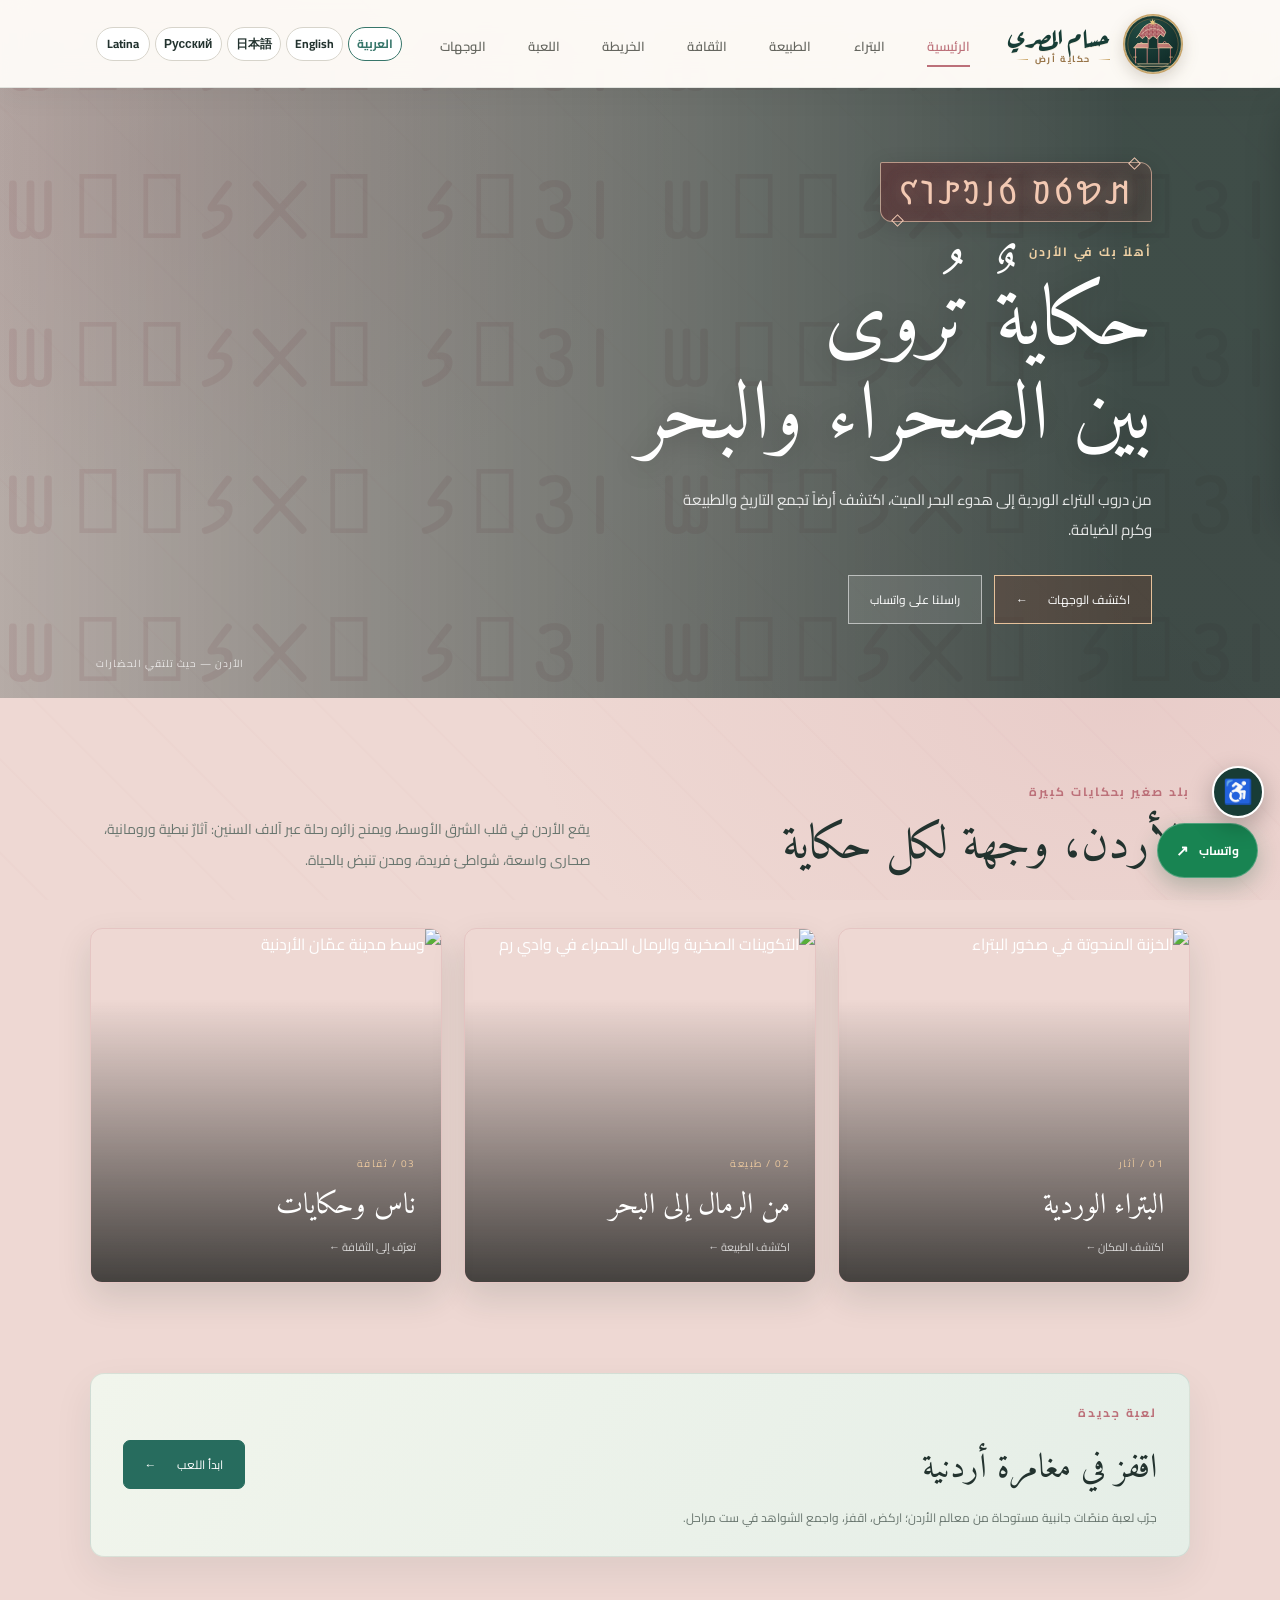
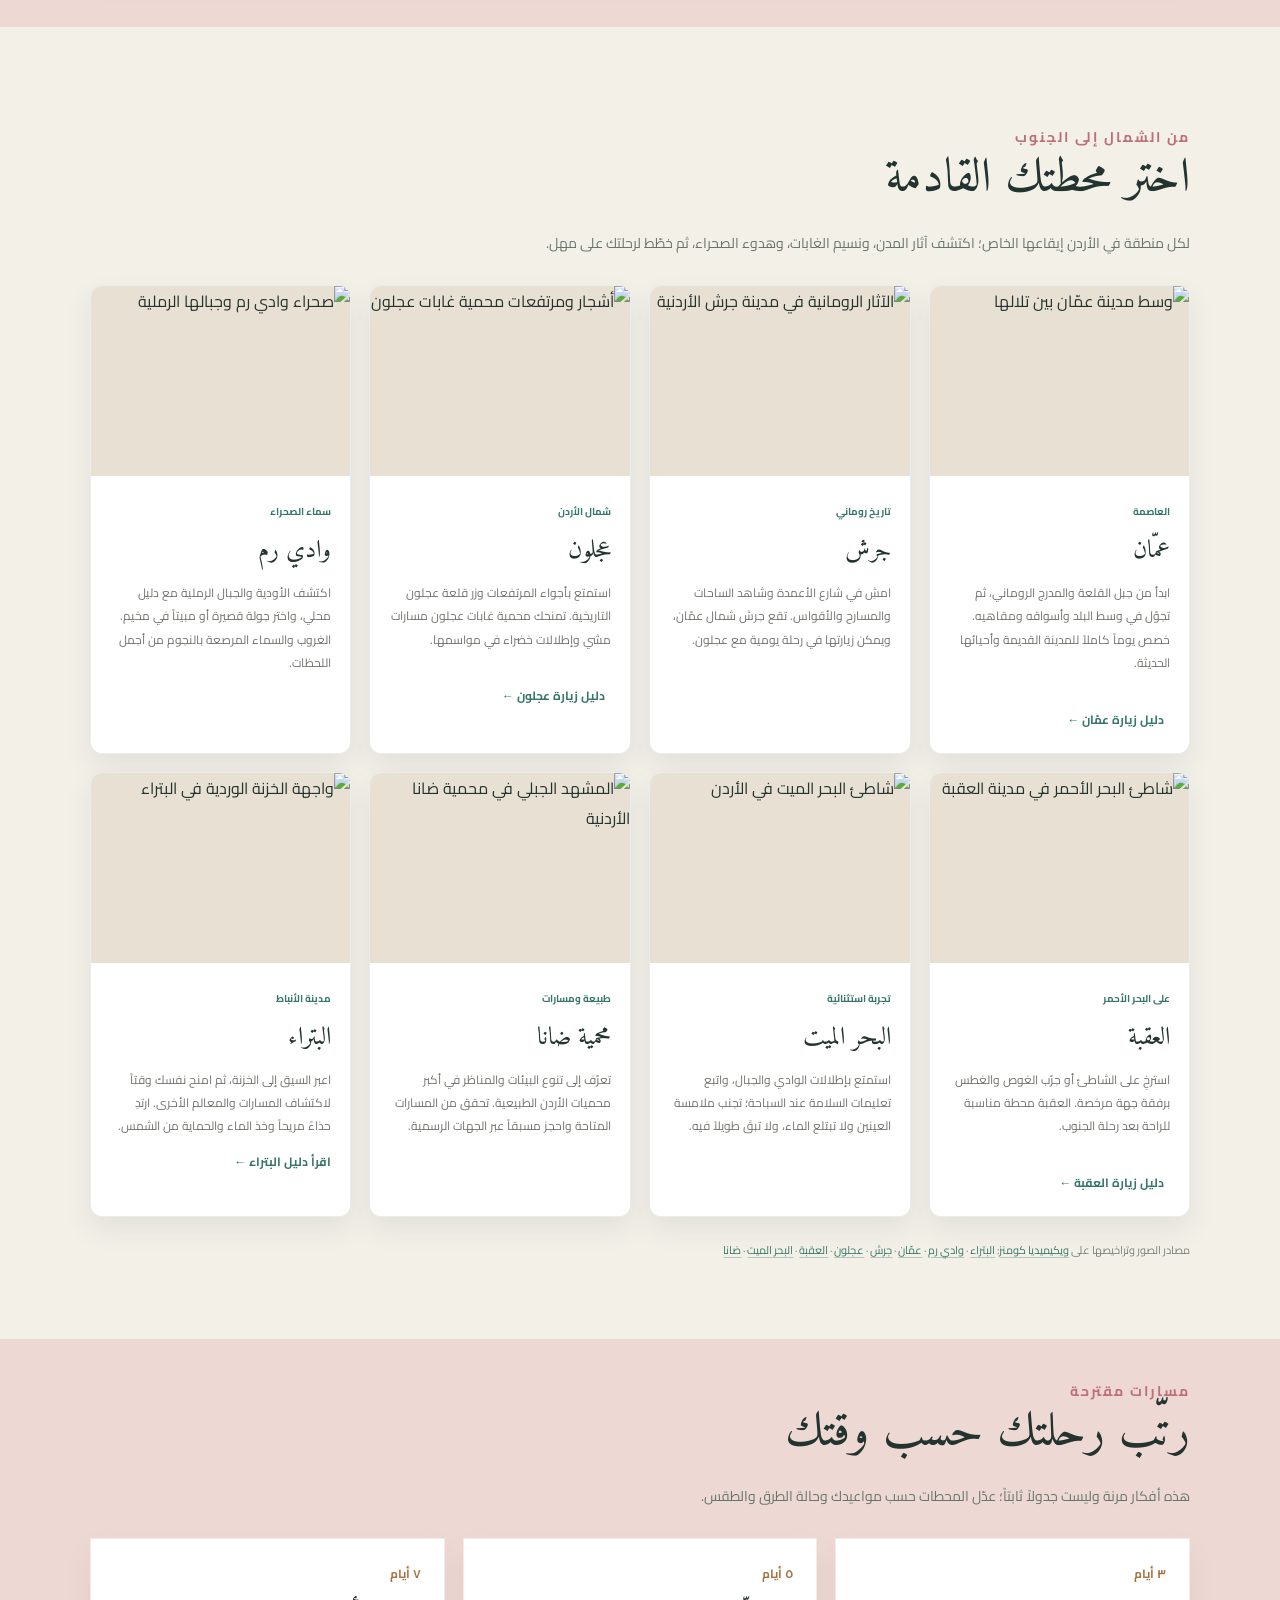
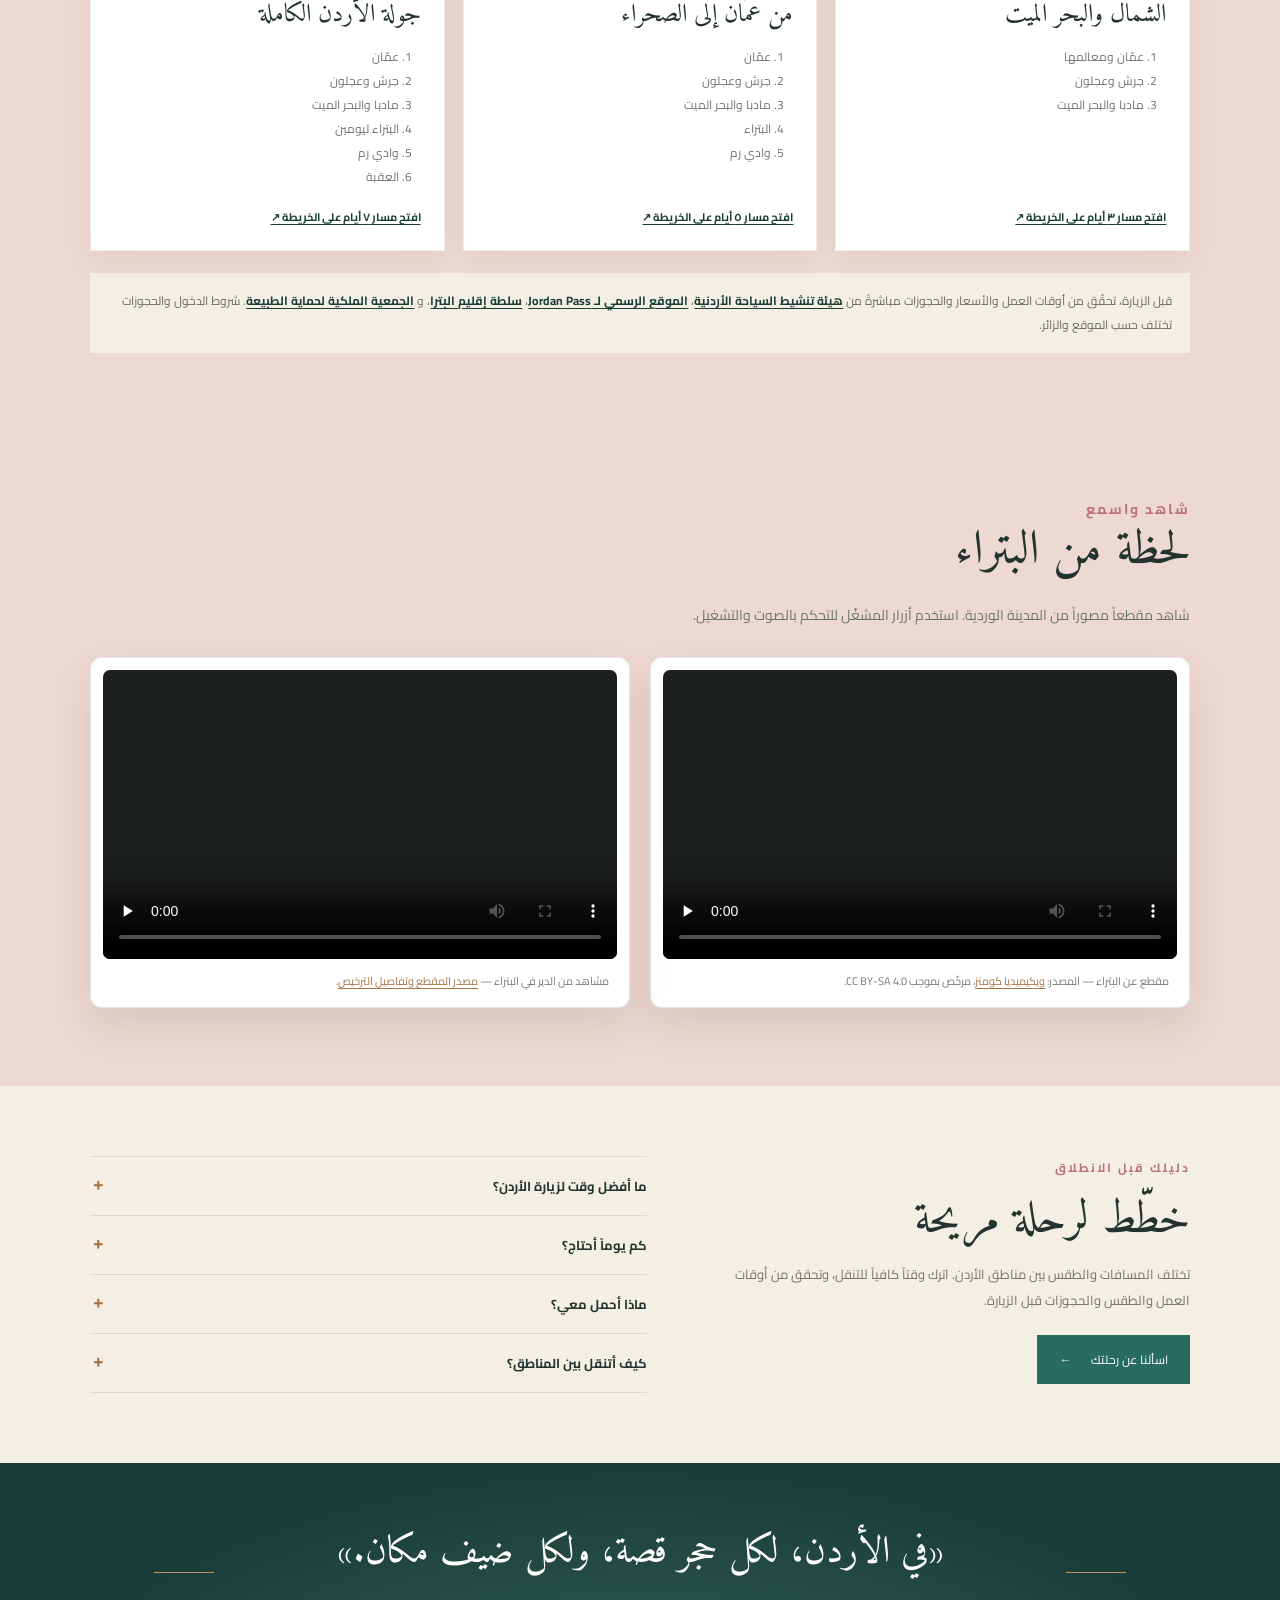
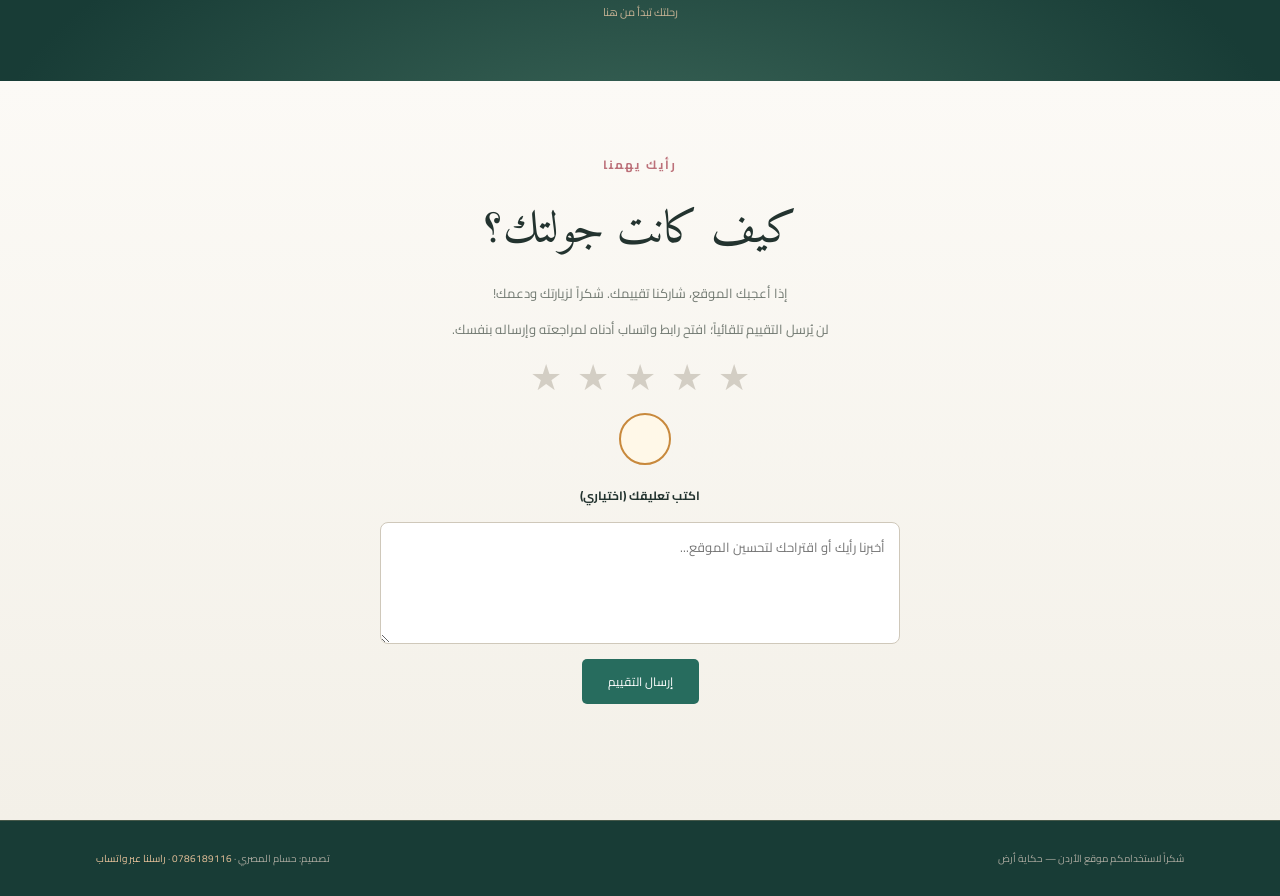
==== commit 3e98d887: "Improve responsive layout and mobile game controls" ====
--- a/index.html
+++ b/index.html
@@ -1,225 +1,269 @@
-<!doctype html>
-<html lang="ar" dir="rtl">
-<head>
-  <meta charset="utf-8">
-  <meta name="viewport" content="width=device-width, initial-scale=1">
-  <meta name="description" content="Ø¯Ù„ÙŠÙ„ Ù…ØµÙˆÙ‘Ø± Ù„Ù„ØªØ¹Ø±Ù‘Ù Ø¥Ù„Ù‰ Ø§Ù„Ø£Ø±Ø¯Ù† ÙˆØªØ§Ø±ÙŠØ®Ù‡ ÙˆØ·Ø¨ÙŠØ¹ØªÙ‡ ÙˆØ«Ù‚Ø§ÙØªÙ‡.">
-  <meta name="robots" content="index, follow, max-image-preview:large">
-  <meta name="author" content="Hussam Al-Masri">
-  <meta name="google-site-verification" content="FYn3zVLHTZHyVjELcR3UWEEQhOXMN_NsxfA6rRR6i-g">
-  <meta property="og:type" content="website">
-  <meta property="og:locale" content="ar_JO">
-  <meta property="og:title" content="Ø§Ù„Ø£Ø±Ø¯Ù† | Ø­ÙƒØ§ÙŠØ© Ø£Ø±Ø¶">
-  <meta property="og:description" content="Ø§ÙƒØªØ´Ù Ø§Ù„Ø¨ØªØ±Ø§Ø¡ ÙˆØ§Ù„Ø·Ø¨ÙŠØ¹Ø© ÙˆØ§Ù„Ø«Ù‚Ø§ÙØ© ÙÙŠ Ø§Ù„Ø£Ø±Ø¯Ù† ÙˆØ®Ø·Ø· Ø±Ø­Ù„ØªÙƒ Ø¨Ø®Ø±ÙŠØ·Ø© ÙˆØ§ØªØ¬Ø§Ù‡Ø§Øª Ø¬ÙˆØ¬Ù„ Ù…Ø§Ø¨.">
-  <meta property="og:image" content="brand-mark.svg">
-  <meta name="twitter:card" content="summary_large_image">
-  <meta name="twitter:title" content="Ø§Ù„Ø£Ø±Ø¯Ù† | Ø­ÙƒØ§ÙŠØ© Ø£Ø±Ø¶">
-  <meta name="twitter:description" content="Ø¯Ù„ÙŠÙ„ Ù…ØµÙˆÙ‘Ø± Ù„Ù„Ø³ÙŠØ§Ø­Ø© ÙÙŠ Ø§Ù„Ø£Ø±Ø¯Ù†.">
-  <title>Ø§Ù„Ø£Ø±Ø¯Ù† | Ø­ÙƒØ§ÙŠØ© Ø£Ø±Ø¶</title>
-  <link rel="stylesheet" href="style.css">
-  <script type="application/ld+json">
-  {
-    "@context": "https://schema.org",
-    "@type": "TouristDestination",
-    "name": "Ø§Ù„Ø£Ø±Ø¯Ù† - Ø­ÙƒØ§ÙŠØ© Ø£Ø±Ø¶",
-    "description": "Ø¯Ù„ÙŠÙ„ Ø³ÙŠØ§Ø­ÙŠ Ù…ØµÙˆÙ‘Ø± Ù„Ù„Ø£Ø±Ø¯Ù† ÙŠØ´Ù…Ù„ Ø§Ù„Ø¨ØªØ±Ø§Ø¡ ÙˆØ§Ù„Ø·Ø¨ÙŠØ¹Ø© ÙˆØ§Ù„Ø«Ù‚Ø§ÙØ© ÙˆØ®Ø±ÙŠØ·Ø© Ø§Ù„Ø§ØªØ¬Ø§Ù‡Ø§Øª.",
-    "inLanguage": ["ar", "en"],
-    "url": "https://hussamoalmasre2009-source.github.io/jordan-story/",
-    "touristType": ["Families", "Foreign visitors", "Travelers"],
-    "publicAccess": true,
-    "telephone": "+962786189116"
-  }
-  </script>
-</head>
-<body>
-  <header class="site-header">
-    <a class="brand" href="hussam.html"><img class="brand-mark" src="brand-mark.svg" alt=""><span>Ø§Ù„Ø£Ø±Ø¯Ù† <small>Ø­ÙƒØ§ÙŠØ© Ø£Ø±Ø¶</small></span></a>
-    <nav class="main-nav" aria-label="Ø§Ù„ØªÙ†Ù‚Ù„ Ø§Ù„Ø±Ø¦ÙŠØ³ÙŠ">
-      <a class="active" aria-current="page" href="hussam.html">Ø§Ù„Ø±Ø¦ÙŠØ³ÙŠØ©</a>
-      <a href="petra.html">Ø§Ù„Ø¨ØªØ±Ø§Ø¡</a>
-      <a href="nature.html">Ø§Ù„Ø·Ø¨ÙŠØ¹Ø©</a>
-      <a href="culture.html">Ø§Ù„Ø«Ù‚Ø§ÙØ©</a>
-      <a href="map.html">Ø§Ù„Ø®Ø±ÙŠØ·Ø©</a>
-      <a href="#destinations">Ø§Ù„ÙˆØ¬Ù‡Ø§Øª</a>
-    </nav>
-  </header>
-
-  <main>
-    <section class="hero hero-home">
-      <div class="hero-content">
-        <p class="eyebrow">Ø£Ù‡Ù„Ø§Ù‹ Ø¨Ùƒ ÙÙŠ Ø§Ù„Ø£Ø±Ø¯Ù†</p>
-        <h1>Ø­ÙƒØ§ÙŠØ©ÙŒ ØªÙØ±ÙˆÙ‰<br>Ø¨ÙŠÙ† Ø§Ù„ØµØ­Ø±Ø§Ø¡ ÙˆØ§Ù„Ø¨Ø­Ø±</h1>
-        <p class="hero-copy">Ù…Ù† Ø¯Ø±ÙˆØ¨ Ø§Ù„Ø¨ØªØ±Ø§Ø¡ Ø§Ù„ÙˆØ±Ø¯ÙŠØ© Ø¥Ù„Ù‰ Ù‡Ø¯ÙˆØ¡ Ø§Ù„Ø¨Ø­Ø± Ø§Ù„Ù…ÙŠØªØŒ Ø§ÙƒØªØ´Ù Ø£Ø±Ø¶Ø§Ù‹ ØªØ¬Ù…Ø¹ Ø§Ù„ØªØ§Ø±ÙŠØ® ÙˆØ§Ù„Ø·Ø¨ÙŠØ¹Ø© ÙˆÙƒØ±Ù… Ø§Ù„Ø¶ÙŠØ§ÙØ©.</p>
-        <div class="hero-actions">
-          <a class="button" href="#destinations">Ø§ÙƒØªØ´Ù Ø§Ù„ÙˆØ¬Ù‡Ø§Øª <span aria-hidden="true">â†</span></a>
-          <a class="button button-outline" href="https://wa.me/962786189116?text=%D9%85%D8%B1%D8%AD%D8%A8%D8%A7%D8%8C%20%D8%A3%D8%B1%D8%BA%D8%A8%20%D8%A8%D8%A7%D9%84%D8%A7%D8%B3%D8%AA%D9%81%D8%B3%D8%A7%D8%B1%20%D8%B9%D9%86%20%D8%B1%D8%AD%D9%84%D8%A9%20%D9%81%D9%8A%20%D8%A7%D9%84%D8%A3%D8%B1%D8%AF%D9%86" target="_blank" rel="noopener noreferrer">Ø±Ø§Ø³Ù„Ù†Ø§ Ø¹Ù„Ù‰ ÙˆØ§ØªØ³Ø§Ø¨</a>
-        </div>
-      </div>
-      <div class="hero-caption">Ø§Ù„Ø£Ø±Ø¯Ù† â€” Ø­ÙŠØ« ØªÙ„ØªÙ‚ÙŠ Ø§Ù„Ø­Ø¶Ø§Ø±Ø§Øª</div>
-    </section>
-
-    <section class="intro section-wrap">
-      <div>
-        <p class="eyebrow eyebrow-dark">Ø¨Ù„Ø¯ ØµØºÙŠØ± Ø¨Ø­ÙƒØ§ÙŠØ§Øª ÙƒØ¨ÙŠØ±Ø©</p>
-        <h2>Ø§Ù„Ø£Ø±Ø¯Ù†ØŒ ÙˆØ¬Ù‡Ø© Ù„ÙƒÙ„ Ø­ÙƒØ§ÙŠØ©</h2>
-      </div>
-      <p>ÙŠÙ‚Ø¹ Ø§Ù„Ø£Ø±Ø¯Ù† ÙÙŠ Ù‚Ù„Ø¨ Ø§Ù„Ø´Ø±Ù‚ Ø§Ù„Ø£ÙˆØ³Ø·ØŒ ÙˆÙŠÙ…Ù†Ø­ Ø²Ø§Ø¦Ø±Ù‡ Ø±Ø­Ù„Ø© Ø¹Ø¨Ø± Ø¢Ù„Ø§Ù Ø§Ù„Ø³Ù†ÙŠÙ†: Ø¢Ø«Ø§Ø±ÙŒ Ù†Ø¨Ø·ÙŠØ© ÙˆØ±ÙˆÙ…Ø§Ù†ÙŠØ©ØŒ ØµØ­Ø§Ø±Ù‰ ÙˆØ§Ø³Ø¹Ø©ØŒ Ø´ÙˆØ§Ø·Ø¦ ÙØ±ÙŠØ¯Ø©ØŒ ÙˆÙ…Ø¯Ù† ØªÙ†Ø¨Ø¶ Ø¨Ø§Ù„Ø­ÙŠØ§Ø©.</p>
-    </section>
-
-    <section class="feature-grid section-wrap" aria-label="Ø§ÙƒØªØ´Ù Ø§Ù„Ø£Ø±Ø¯Ù†">
-      <a class="feature-card" href="petra.html">
-        <img src="https://thumb.wikimedia.org/wikipedia/commons/thumb/c/c4/Al_Khazneh_02.jpg/1280px-Al_Khazneh_02.jpg" alt="Ø§Ù„Ø®Ø²Ù†Ø© Ø§Ù„Ù…Ù†Ø­ÙˆØªØ© ÙÙŠ ØµØ®ÙˆØ± Ø§Ù„Ø¨ØªØ±Ø§Ø¡" loading="lazy">
-        <span class="card-number">01 / Ø¢Ø«Ø§Ø±</span>
-        <span class="card-title">Ø§Ù„Ø¨ØªØ±Ø§Ø¡ Ø§Ù„ÙˆØ±Ø¯ÙŠØ©</span>
-        <span class="card-link">Ø§ÙƒØªØ´Ù Ø§Ù„Ù…ÙƒØ§Ù† â†</span>
-      </a>
-      <a class="feature-card" href="nature.html">
-        <img src="https://thumb.wikimedia.org/wikipedia/commons/thumb/c/c2/Wadi_rum_desert.jpg/1280px-Wadi_rum_desert.jpg" alt="Ø§Ù„ØªÙƒÙˆÙŠÙ†Ø§Øª Ø§Ù„ØµØ®Ø±ÙŠØ© ÙˆØ§Ù„Ø±Ù…Ø§Ù„ Ø§Ù„Ø­Ù…Ø±Ø§Ø¡ ÙÙŠ ÙˆØ§Ø¯ÙŠ Ø±Ù…" loading="lazy">
-        <span class="card-number">02 / Ø·Ø¨ÙŠØ¹Ø©</span>
-        <span class="card-title">Ù…Ù† Ø§Ù„Ø±Ù…Ø§Ù„ Ø¥Ù„Ù‰ Ø§Ù„Ø¨Ø­Ø±</span>
-        <span class="card-link">Ø§ÙƒØªØ´Ù Ø§Ù„Ø·Ø¨ÙŠØ¹Ø© â†</span>
-      </a>
-      <a class="feature-card" href="culture.html">
-        <img src="https://thumb.wikimedia.org/wikipedia/commons/thumb/7/7f/Amman%2C_City_centre%2C_Jordan.jpg/1280px-Amman%2C_City_centre%2C_Jordan.jpg" alt="ÙˆØ³Ø· Ù…Ø¯ÙŠÙ†Ø© Ø¹Ù…Ù‘Ø§Ù† Ø§Ù„Ø£Ø±Ø¯Ù†ÙŠØ©" loading="lazy">
-        <span class="card-number">03 / Ø«Ù‚Ø§ÙØ©</span>
-        <span class="card-title">Ù†Ø§Ø³ ÙˆØ­ÙƒØ§ÙŠØ§Øª</span>
-        <span class="card-link">ØªØ¹Ø±Ù‘Ù Ø¥Ù„Ù‰ Ø§Ù„Ø«Ù‚Ø§ÙØ© â†</span>
-      </a>
-    </section>
-
-    <section class="destination-section" id="destinations" aria-labelledby="destinations-title">
-      <div class="section-wrap">
-        <div class="section-heading">
-          <p class="eyebrow eyebrow-dark">Ù…Ù† Ø§Ù„Ø´Ù…Ø§Ù„ Ø¥Ù„Ù‰ Ø§Ù„Ø¬Ù†ÙˆØ¨</p>
-          <h2 id="destinations-title">Ø§Ø®ØªØ± Ù…Ø­Ø·ØªÙƒ Ø§Ù„Ù‚Ø§Ø¯Ù…Ø©</h2>
-          <p>Ù„ÙƒÙ„ Ù…Ù†Ø·Ù‚Ø© ÙÙŠ Ø§Ù„Ø£Ø±Ø¯Ù† Ø¥ÙŠÙ‚Ø§Ø¹Ù‡Ø§ Ø§Ù„Ø®Ø§ØµØ› Ø§ÙƒØªØ´Ù Ø¢Ø«Ø§Ø± Ø§Ù„Ù…Ø¯Ù†ØŒ ÙˆÙ†Ø³ÙŠÙ… Ø§Ù„ØºØ§Ø¨Ø§ØªØŒ ÙˆÙ‡Ø¯ÙˆØ¡ Ø§Ù„ØµØ­Ø±Ø§Ø¡ØŒ Ø«Ù… Ø®Ø·Ù‘Ø· Ù„Ø±Ø­Ù„ØªÙƒ Ø¹Ù„Ù‰ Ù…Ù‡Ù„.</p>
-        </div>
-        <div class="destination-grid">
-          <article class="destination-card">
-            <img src="https://thumb.wikimedia.org/wikipedia/commons/thumb/7/7f/Amman%2C_City_centre%2C_Jordan.jpg/1280px-Amman%2C_City_centre%2C_Jordan.jpg" alt="ÙˆØ³Ø· Ù…Ø¯ÙŠÙ†Ø© Ø¹Ù…Ù‘Ø§Ù† Ø¨ÙŠÙ† ØªÙ„Ø§Ù„Ù‡Ø§" loading="lazy">
-            <div><span>Ø§Ù„Ø¹Ø§ØµÙ…Ø©</span><h3>Ø¹Ù…Ù‘Ø§Ù†</h3><p>Ø§Ø¨Ø¯Ø£ Ù…Ù† Ø¬Ø¨Ù„ Ø§Ù„Ù‚Ù„Ø¹Ø© ÙˆØ§Ù„Ù…Ø¯Ø±Ø¬ Ø§Ù„Ø±ÙˆÙ…Ø§Ù†ÙŠØŒ Ø«Ù… ØªØ¬ÙˆÙ‘Ù„ ÙÙŠ ÙˆØ³Ø· Ø§Ù„Ø¨Ù„Ø¯ ÙˆØ£Ø³ÙˆØ§Ù‚Ù‡ ÙˆÙ…Ù‚Ø§Ù‡ÙŠÙ‡. Ø®ØµØµ ÙŠÙˆÙ…Ø§Ù‹ ÙƒØ§Ù…Ù„Ø§Ù‹ Ù„Ù„Ù…Ø¯ÙŠÙ†Ø© Ø§Ù„Ù‚Ø¯ÙŠÙ…Ø© ÙˆØ£Ø­ÙŠØ§Ø¦Ù‡Ø§ Ø§Ù„Ø­Ø¯ÙŠØ«Ø©.</p></div>
-          </article>
-          <article class="destination-card">
-            <img src="https://thumb.wikimedia.org/wikipedia/commons/thumb/b/be/Jerash_City.jpg/1280px-Jerash_City.jpg" alt="Ø§Ù„Ø¢Ø«Ø§Ø± Ø§Ù„Ø±ÙˆÙ…Ø§Ù†ÙŠØ© ÙÙŠ Ù…Ø¯ÙŠÙ†Ø© Ø¬Ø±Ø´ Ø§Ù„Ø£Ø±Ø¯Ù†ÙŠØ©" loading="lazy">
-            <div><span>ØªØ§Ø±ÙŠØ® Ø±ÙˆÙ…Ø§Ù†ÙŠ</span><h3>Ø¬Ø±Ø´</h3><p>Ø§Ù…Ø´Ù ÙÙŠ Ø´Ø§Ø±Ø¹ Ø§Ù„Ø£Ø¹Ù…Ø¯Ø© ÙˆØ´Ø§Ù‡Ø¯ Ø§Ù„Ø³Ø§Ø­Ø§Øª ÙˆØ§Ù„Ù…Ø³Ø§Ø±Ø­ ÙˆØ§Ù„Ø£Ù‚ÙˆØ§Ø³. ØªÙ‚Ø¹ Ø¬Ø±Ø´ Ø´Ù…Ø§Ù„ Ø¹Ù…Ù‘Ø§Ù†ØŒ ÙˆÙŠÙ…ÙƒÙ† Ø²ÙŠØ§Ø±ØªÙ‡Ø§ ÙÙŠ Ø±Ø­Ù„Ø© ÙŠÙˆÙ…ÙŠØ© Ù…Ø¹ Ø¹Ø¬Ù„ÙˆÙ†.</p></div>
-          </article>
-          <article class="destination-card">
-            <img src="https://thumb.wikimedia.org/wikipedia/commons/thumb/4/4d/Ajloun_Forest_Reserve_in_Jordan_kz05.jpg/1280px-Ajloun_Forest_Reserve_in_Jordan_kz05.jpg" alt="Ø£Ø´Ø¬Ø§Ø± ÙˆÙ…Ø±ØªÙØ¹Ø§Øª Ù…Ø­Ù…ÙŠØ© ØºØ§Ø¨Ø§Øª Ø¹Ø¬Ù„ÙˆÙ†" loading="lazy">
-            <div><span>Ø´Ù…Ø§Ù„ Ø§Ù„Ø£Ø±Ø¯Ù†</span><h3>Ø¹Ø¬Ù„ÙˆÙ†</h3><p>Ø§Ø³ØªÙ…ØªØ¹ Ø¨Ø£Ø¬ÙˆØ§Ø¡ Ø§Ù„Ù…Ø±ØªÙØ¹Ø§Øª ÙˆØ²Ø± Ù‚Ù„Ø¹Ø© Ø¹Ø¬Ù„ÙˆÙ† Ø§Ù„ØªØ§Ø±ÙŠØ®ÙŠØ©. ØªÙ…Ù†Ø­Ùƒ Ù…Ø­Ù…ÙŠØ© ØºØ§Ø¨Ø§Øª Ø¹Ø¬Ù„ÙˆÙ† Ù…Ø³Ø§Ø±Ø§Øª Ù…Ø´ÙŠ ÙˆØ¥Ø·Ù„Ø§Ù„Ø§Øª Ø®Ø¶Ø±Ø§Ø¡ ÙÙŠ Ù…ÙˆØ§Ø³Ù…Ù‡Ø§.</p></div>
-          </article>
-          <article class="destination-card">
-            <img src="https://thumb.wikimedia.org/wikipedia/commons/thumb/c/c2/Wadi_rum_desert.jpg/1280px-Wadi_rum_desert.jpg" alt="ØµØ­Ø±Ø§Ø¡ ÙˆØ§Ø¯ÙŠ Ø±Ù… ÙˆØ¬Ø¨Ø§Ù„Ù‡Ø§ Ø§Ù„Ø±Ù…Ù„ÙŠØ©" loading="lazy">
-            <div><span>Ø³Ù…Ø§Ø¡ Ø§Ù„ØµØ­Ø±Ø§Ø¡</span><h3>ÙˆØ§Ø¯ÙŠ Ø±Ù…</h3><p>Ø§ÙƒØªØ´Ù Ø§Ù„Ø£ÙˆØ¯ÙŠØ© ÙˆØ§Ù„Ø¬Ø¨Ø§Ù„ Ø§Ù„Ø±Ù…Ù„ÙŠØ© Ù…Ø¹ Ø¯Ù„ÙŠÙ„ Ù…Ø­Ù„ÙŠØŒ ÙˆØ§Ø®ØªØ± Ø¬ÙˆÙ„Ø© Ù‚ØµÙŠØ±Ø© Ø£Ùˆ Ù…Ø¨ÙŠØªØ§Ù‹ ÙÙŠ Ù…Ø®ÙŠÙ…. Ø§Ù„ØºØ±ÙˆØ¨ ÙˆØ§Ù„Ø³Ù…Ø§Ø¡ Ø§Ù„Ù…Ø±ØµØ¹Ø© Ø¨Ø§Ù„Ù†Ø¬ÙˆÙ… Ù…Ù† Ø£Ø¬Ù…Ù„ Ø§Ù„Ù„Ø­Ø¸Ø§Øª.</p></div>
-          </article>
-          <article class="destination-card">
-            <img src="https://thumb.wikimedia.org/wikipedia/commons/thumb/4/40/Aqaba_jordan_gandor_2024_%282%29.jpg/1280px-Aqaba_jordan_gandor_2024_%282%29.jpg" alt="Ø´Ø§Ø·Ø¦ Ø§Ù„Ø¨Ø­Ø± Ø§Ù„Ø£Ø­Ù…Ø± ÙÙŠ Ù…Ø¯ÙŠÙ†Ø© Ø§Ù„Ø¹Ù‚Ø¨Ø©" loading="lazy">
-            <div><span>Ø¹Ù„Ù‰ Ø§Ù„Ø¨Ø­Ø± Ø§Ù„Ø£Ø­Ù…Ø±</span><h3>Ø§Ù„Ø¹Ù‚Ø¨Ø©</h3><p>Ø§Ø³ØªØ±Ø®Ù Ø¹Ù„Ù‰ Ø§Ù„Ø´Ø§Ø·Ø¦ Ø£Ùˆ Ø¬Ø±Ù‘Ø¨ Ø§Ù„ØºÙˆØµ ÙˆØ§Ù„ØºØ·Ø³ Ø¨Ø±ÙÙ‚Ø© Ø¬Ù‡Ø© Ù…Ø±Ø®ØµØ©. Ø§Ù„Ø¹Ù‚Ø¨Ø© Ù…Ø­Ø·Ø© Ù…Ù†Ø§Ø³Ø¨Ø© Ù„Ù„Ø±Ø§Ø­Ø© Ø¨Ø¹Ø¯ Ø±Ø­Ù„Ø© Ø§Ù„Ø¬Ù†ÙˆØ¨.</p></div>
-          </article>
-          <article class="destination-card">
-            <img src="https://thumb.wikimedia.org/wikipedia/commons/thumb/5/5c/Dead_Sea_beach_in_Jordan.jpg/960px-Dead_Sea_beach_in_Jordan.jpg" alt="Ø´Ø§Ø·Ø¦ Ø§Ù„Ø¨Ø­Ø± Ø§Ù„Ù…ÙŠØª ÙÙŠ Ø§Ù„Ø£Ø±Ø¯Ù†" loading="lazy">
-            <div><span>ØªØ¬Ø±Ø¨Ø© Ø§Ø³ØªØ«Ù†Ø§Ø¦ÙŠØ©</span><h3>Ø§Ù„Ø¨Ø­Ø± Ø§Ù„Ù…ÙŠØª</h3><p>Ø§Ø³ØªÙ…ØªØ¹ Ø¨Ø¥Ø·Ù„Ø§Ù„Ø§Øª Ø§Ù„ÙˆØ§Ø¯ÙŠ ÙˆØ§Ù„Ø¬Ø¨Ø§Ù„ØŒ ÙˆØ§ØªØ¨Ø¹ ØªØ¹Ù„ÙŠÙ…Ø§Øª Ø§Ù„Ø³Ù„Ø§Ù…Ø© Ø¹Ù†Ø¯ Ø§Ù„Ø³Ø¨Ø§Ø­Ø©Ø› ØªØ¬Ù†Ø¨ Ù…Ù„Ø§Ù…Ø³Ø© Ø§Ù„Ø¹ÙŠÙ†ÙŠÙ† ÙˆÙ„Ø§ ØªØ¨ØªÙ„Ø¹ Ø§Ù„Ù…Ø§Ø¡ØŒ ÙˆÙ„Ø§ ØªØ¨Ù‚ÙŽ Ø·ÙˆÙŠÙ„Ø§Ù‹ ÙÙŠÙ‡.</p></div>
-          </article>
-          <article class="destination-card">
-            <img src="https://thumb.wikimedia.org/wikipedia/commons/thumb/0/0c/Dana_Reserve_02.jpg/1280px-Dana_Reserve_02.jpg" alt="Ø§Ù„Ù…Ø´Ù‡Ø¯ Ø§Ù„Ø¬Ø¨Ù„ÙŠ ÙÙŠ Ù…Ø­Ù…ÙŠØ© Ø¶Ø§Ù†Ø§ Ø§Ù„Ø£Ø±Ø¯Ù†ÙŠØ©" loading="lazy">
-            <div><span>Ø·Ø¨ÙŠØ¹Ø© ÙˆÙ…Ø³Ø§Ø±Ø§Øª</span><h3>Ù…Ø­Ù…ÙŠØ© Ø¶Ø§Ù†Ø§</h3><p>ØªØ¹Ø±Ù‘Ù Ø¥Ù„Ù‰ ØªÙ†ÙˆØ¹ Ø§Ù„Ø¨ÙŠØ¦Ø§Øª ÙˆØ§Ù„Ù…Ù†Ø§Ø¸Ø± ÙÙŠ Ø£ÙƒØ¨Ø± Ù…Ø­Ù…ÙŠØ§Øª Ø§Ù„Ø£Ø±Ø¯Ù† Ø§Ù„Ø·Ø¨ÙŠØ¹ÙŠØ©. ØªØ­Ù‚Ù‚ Ù…Ù† Ø§Ù„Ù…Ø³Ø§Ø±Ø§Øª Ø§Ù„Ù…ØªØ§Ø­Ø© ÙˆØ§Ø­Ø¬Ø² Ù…Ø³Ø¨Ù‚Ø§Ù‹ Ø¹Ø¨Ø± Ø§Ù„Ø¬Ù‡Ø§Øª Ø§Ù„Ø±Ø³Ù…ÙŠØ©.</p></div>
-          </article>
-          <article class="destination-card">
-            <img src="https://thumb.wikimedia.org/wikipedia/commons/thumb/c/c4/Al_Khazneh_02.jpg/1280px-Al_Khazneh_02.jpg" alt="ÙˆØ§Ø¬Ù‡Ø© Ø§Ù„Ø®Ø²Ù†Ø© Ø§Ù„ÙˆØ±Ø¯ÙŠØ© ÙÙŠ Ø§Ù„Ø¨ØªØ±Ø§Ø¡" loading="lazy">
-            <div><span>Ù…Ø¯ÙŠÙ†Ø© Ø§Ù„Ø£Ù†Ø¨Ø§Ø·</span><h3>Ø§Ù„Ø¨ØªØ±Ø§Ø¡</h3><p>Ø§Ø¹Ø¨Ø± Ø§Ù„Ø³ÙŠÙ‚ Ø¥Ù„Ù‰ Ø§Ù„Ø®Ø²Ù†Ø©ØŒ Ø«Ù… Ø§Ù…Ù†Ø­ Ù†ÙØ³Ùƒ ÙˆÙ‚ØªØ§Ù‹ Ù„Ø§ÙƒØªØ´Ø§Ù Ø§Ù„Ù…Ø³Ø§Ø±Ø§Øª ÙˆØ§Ù„Ù…Ø¹Ø§Ù„Ù… Ø§Ù„Ø£Ø®Ø±Ù‰. Ø§Ø±ØªØ¯Ù Ø­Ø°Ø§Ø¡Ù‹ Ù…Ø±ÙŠØ­Ø§Ù‹ ÙˆØ®Ø° Ø§Ù„Ù…Ø§Ø¡ ÙˆØ§Ù„Ø­Ù…Ø§ÙŠØ© Ù…Ù† Ø§Ù„Ø´Ù…Ø³.</p><a class="text-link" href="petra.html">Ø§Ù‚Ø±Ø£ Ø¯Ù„ÙŠÙ„ Ø§Ù„Ø¨ØªØ±Ø§Ø¡ â†</a></div>
-          </article>
-        </div>
-        <p class="photo-credit">Ù…ØµØ§Ø¯Ø± Ø§Ù„ØµÙˆØ± ÙˆØªØ±Ø§Ø®ÙŠØµÙ‡Ø§ Ø¹Ù„Ù‰ <a href="https://commons.wikimedia.org/wiki/Main_Page" target="_blank" rel="noopener noreferrer">ÙˆÙŠÙƒÙŠÙ…ÙŠØ¯ÙŠØ§ ÙƒÙˆÙ…Ù†Ø²</a>:
-          <a href="https://commons.wikimedia.org/wiki/File:Al_Khazneh_02.jpg" target="_blank" rel="noopener noreferrer">Ø§Ù„Ø¨ØªØ±Ø§Ø¡</a> Â·
-          <a href="https://commons.wikimedia.org/wiki/File:Wadi_rum_desert.jpg" target="_blank" rel="noopener noreferrer">ÙˆØ§Ø¯ÙŠ Ø±Ù…</a> Â·
-          <a href="https://commons.wikimedia.org/wiki/File:Amman,_City_centre,_Jordan.jpg" target="_blank" rel="noopener noreferrer">Ø¹Ù…Ù‘Ø§Ù†</a> Â·
-          <a href="https://commons.wikimedia.org/wiki/File:Jerash_City.jpg" target="_blank" rel="noopener noreferrer">Ø¬Ø±Ø´</a> Â·
-          <a href="https://commons.wikimedia.org/wiki/File:Ajloun_Forest_Reserve_in_Jordan_kz05.jpg" target="_blank" rel="noopener noreferrer">Ø¹Ø¬Ù„ÙˆÙ†</a> Â·
-          <a href="https://commons.wikimedia.org/wiki/File:Aqaba_jordan_gandor_2024_(2).jpg" target="_blank" rel="noopener noreferrer">Ø§Ù„Ø¹Ù‚Ø¨Ø©</a> Â·
-          <a href="https://commons.wikimedia.org/wiki/File:Dead_Sea_beach_in_Jordan.jpg" target="_blank" rel="noopener noreferrer">Ø§Ù„Ø¨Ø­Ø± Ø§Ù„Ù…ÙŠØª</a> Â·
-          <a href="https://commons.wikimedia.org/wiki/File:Dana_Reserve_02.jpg" target="_blank" rel="noopener noreferrer">Ø¶Ø§Ù†Ø§</a>
-        </p>
-      </div>
-    </section>
-
-    <section class="media-section section-wrap" aria-labelledby="media-title">
-      <div class="section-heading">
-        <p class="eyebrow eyebrow-dark">Ø´Ø§Ù‡Ø¯ ÙˆØ§Ø³Ù…Ø¹</p>
-        <h2 id="media-title">Ù„Ø­Ø¸Ø© Ù…Ù† Ø§Ù„Ø¨ØªØ±Ø§Ø¡</h2>
-        <p>Ø´Ø§Ù‡Ø¯ Ù…Ù‚Ø·Ø¹Ø§Ù‹ Ù…ØµÙˆØ±Ø§Ù‹ Ù…Ù† Ø§Ù„Ù…Ø¯ÙŠÙ†Ø© Ø§Ù„ÙˆØ±Ø¯ÙŠØ©. Ø§Ø³ØªØ®Ø¯Ù… Ø£Ø²Ø±Ø§Ø± Ø§Ù„Ù…Ø´ØºÙ‘Ù„ Ù„Ù„ØªØ­ÙƒÙ… Ø¨Ø§Ù„ØµÙˆØª ÙˆØ§Ù„ØªØ´ØºÙŠÙ„.</p>
-      </div>
-      <div class="video-grid">
-        <figure class="video-card">
-          <video controls preload="none" poster="https://thumb.wikimedia.org/wikipedia/commons/thumb/c/c4/Al_Khazneh_02.jpg/1280px-Al_Khazneh_02.jpg" playsinline aria-label="Ù…Ù‚Ø·Ø¹ Ù…ØµÙˆÙ‘Ø± Ù„Ù„Ø¨ØªØ±Ø§Ø¡">
-            <source src="https://upload.wikimedia.org/wikipedia/commons/0/00/Petra%2C_Hauptstadt_der_Nabat%C3%A4er_%28CC_BY-SA_4.0%29.webm?utm_source=commons.wikimedia.org&amp;utm_campaign=imageinfo&amp;utm_content=original" type="video/webm">
-            <source src="https://upload.wikimedia.org/wikipedia/commons/b/ba/Petra.ogv" type="video/ogg">
-            <track kind="captions" src="petra-ar.vtt" srclang="ar" label="Ø§Ù„Ø¹Ø±Ø¨ÙŠØ©" default>
-            Ù…ØªØµÙØ­Ùƒ Ù„Ø§ ÙŠØ¯Ø¹Ù… ØªØ´ØºÙŠÙ„ Ø§Ù„ÙÙŠØ¯ÙŠÙˆ. <a href="https://commons.wikimedia.org/wiki/File:Petra,_Hauptstadt_der_Nabat%C3%A4er_(CC_BY-SA_4.0).webm">Ø´Ø§Ù‡Ø¯ Ø§Ù„Ù…Ù‚Ø·Ø¹ Ø¹Ù„Ù‰ ÙˆÙŠÙƒÙŠÙ…ÙŠØ¯ÙŠØ§ ÙƒÙˆÙ…Ù†Ø²</a>.
-          </video>
-          <figcaption>Ù…Ù‚Ø·Ø¹ Ø¹Ù† Ø§Ù„Ø¨ØªØ±Ø§Ø¡ â€” Ø§Ù„Ù…ØµØ¯Ø±: <a href="https://commons.wikimedia.org/wiki/File:Petra,_Hauptstadt_der_Nabat%C3%A4er_(CC_BY-SA_4.0).webm" target="_blank" rel="noopener noreferrer">ÙˆÙŠÙƒÙŠÙ…ÙŠØ¯ÙŠØ§ ÙƒÙˆÙ…Ù†Ø²</a>ØŒ Ù…Ø±Ø®Ù‘Øµ Ø¨Ù…ÙˆØ¬Ø¨ CC BY-SA 4.0.</figcaption>
-        </figure>
-        <figure class="video-card">
-          <video controls preload="none" poster="https://thumb.wikimedia.org/wikipedia/commons/thumb/6/62/Al_Khazneh_Petra_edit_2.jpg/1280px-Al_Khazneh_Petra_edit_2.jpg" playsinline aria-label="Ù…Ù‚Ø·Ø¹ Ù…ØµÙˆÙ‘Ø± Ù„Ø¯ÙŠØ± Ø§Ù„Ø¨ØªØ±Ø§Ø¡">
-            <source src="https://upload.wikimedia.org/wikipedia/commons/1/18/The_Monastery_-_Petra%2C_Jordan_%28video_of_September_2009%29.webm" type="video/webm">
-            <track kind="captions" src="petra-ar.vtt" srclang="ar" label="Ø§Ù„Ø¹Ø±Ø¨ÙŠØ©" default>
-            Ù…Ù‚Ø·Ø¹ Ø¯ÙŠØ± Ø§Ù„Ø¨ØªØ±Ø§Ø¡ ØºÙŠØ± Ù…Ø¯Ø¹ÙˆÙ… ÙÙŠ Ù‡Ø°Ø§ Ø§Ù„Ù…ØªØµÙØ­. <a href="https://commons.wikimedia.org/wiki/File:The_Monastery_-_Petra,_Jordan_(video_of_September_2009).webm">Ø´Ø§Ù‡Ø¯Ù‡ Ø¹Ù„Ù‰ ÙˆÙŠÙƒÙŠÙ…ÙŠØ¯ÙŠØ§ ÙƒÙˆÙ…Ù†Ø²</a>.
-          </video>
-          <figcaption>Ù…Ø´Ø§Ù‡Ø¯ Ù…Ù† Ø§Ù„Ø¯ÙŠØ± ÙÙŠ Ø§Ù„Ø¨ØªØ±Ø§Ø¡ â€” <a href="https://commons.wikimedia.org/wiki/File:The_Monastery_-_Petra,_Jordan_(video_of_September_2009).webm" target="_blank" rel="noopener noreferrer">Ù…ØµØ¯Ø± Ø§Ù„Ù…Ù‚Ø·Ø¹ ÙˆØªÙØ§ØµÙŠÙ„ Ø§Ù„ØªØ±Ø®ÙŠØµ</a>.</figcaption>
-        </figure>
-      </div>
-    </section>
-
-    <section class="planning-section" aria-labelledby="planning-title">
-      <div class="section-wrap planning-layout">
-        <div>
-          <p class="eyebrow eyebrow-dark">Ø¯Ù„ÙŠÙ„Ùƒ Ù‚Ø¨Ù„ Ø§Ù„Ø§Ù†Ø·Ù„Ø§Ù‚</p>
-          <h2 id="planning-title">Ø®Ø·Ù‘Ø· Ù„Ø±Ø­Ù„Ø© Ù…Ø±ÙŠØ­Ø©</h2>
-          <p>ØªØ®ØªÙ„Ù Ø§Ù„Ù…Ø³Ø§ÙØ§Øª ÙˆØ§Ù„Ø·Ù‚Ø³ Ø¨ÙŠÙ† Ù…Ù†Ø§Ø·Ù‚ Ø§Ù„Ø£Ø±Ø¯Ù†. Ø§ØªØ±Ùƒ ÙˆÙ‚ØªØ§Ù‹ ÙƒØ§ÙÙŠØ§Ù‹ Ù„Ù„ØªÙ†Ù‚Ù„ØŒ ÙˆØªØ­Ù‚Ù‚ Ù…Ù† Ø£ÙˆÙ‚Ø§Øª Ø§Ù„Ø¹Ù…Ù„ ÙˆØ§Ù„Ø·Ù‚Ø³ ÙˆØ§Ù„Ø­Ø¬ÙˆØ²Ø§Øª Ù‚Ø¨Ù„ Ø§Ù„Ø²ÙŠØ§Ø±Ø©.</p>
-          <a class="button button-dark" href="https://wa.me/962786189116?text=%D9%85%D8%B1%D8%AD%D8%A8%D8%A7%D8%8C%20%D8%A3%D8%B1%D8%BA%D8%A8%20%D8%A8%D9%85%D8%B9%D8%B1%D9%81%D8%A9%20%D8%A7%D9%84%D9%85%D8%B2%D9%8A%D8%AF%20%D8%B9%D9%86%20%D8%B1%D8%AD%D9%84%D8%A9%20%D8%A7%D9%84%D8%A3%D8%B1%D8%AF%D9%86" target="_blank" rel="noopener noreferrer">Ø§Ø³Ø£Ù„Ù†Ø§ Ø¹Ù† Ø±Ø­Ù„ØªÙƒ <span aria-hidden="true">â†</span></a>
-        </div>
-        <div class="travel-tips">
-          <details><summary>Ù…Ø§ Ø£ÙØ¶Ù„ ÙˆÙ‚Øª Ù„Ø²ÙŠØ§Ø±Ø© Ø§Ù„Ø£Ø±Ø¯Ù†ØŸ</summary><p>Ø§Ù„Ø±Ø¨ÙŠØ¹ ÙˆØ§Ù„Ø®Ø±ÙŠÙ Ù…Ù†Ø§Ø³Ø¨Ø§Ù† ØºØ§Ù„Ø¨Ø§Ù‹ Ù„Ù„Ù…Ø´ÙŠ ÙˆØ²ÙŠØ§Ø±Ø© Ø§Ù„Ù…ÙˆØ§Ù‚Ø¹ Ø§Ù„Ù…ÙØªÙˆØ­Ø©. ÙÙŠ Ø§Ù„ØµÙŠÙØŒ Ø®Ø·Ø· Ù„Ù„Ø£Ù†Ø´Ø·Ø© Ø§Ù„Ø®Ø§Ø±Ø¬ÙŠØ© ØµØ¨Ø§Ø­Ø§Ù‹ Ø£Ùˆ Ù‚Ø±Ø¨ Ø§Ù„ØºØ±ÙˆØ¨ØŒ ÙˆØ§Ø­Ù…Ù„ Ø§Ù„Ù…Ø§Ø¡. ØªØ­Ù‚Ù‚ Ø¯Ø§Ø¦Ù…Ø§Ù‹ Ù…Ù† Ø­Ø§Ù„Ø© Ø§Ù„Ø·Ù‚Ø³.</p></details>
-          <details><summary>ÙƒÙ… ÙŠÙˆÙ…Ø§Ù‹ Ø£Ø­ØªØ§Ø¬ØŸ</summary><p>ØªØ®ØªÙ„Ù Ø§Ù„Ù…Ø¯Ø© Ø­Ø³Ø¨ Ø§Ù„ÙˆØ¬Ù‡Ø§Øª. Ø±Ø­Ù„Ø© Ù…Ù† Ø¹Ø¯Ø© Ø£ÙŠØ§Ù… ØªØ³Ù…Ø­ Ø¨Ø²ÙŠØ§Ø±Ø© Ø¹Ù…Ù‘Ø§Ù† ÙˆØ§Ù„Ø¨Ø­Ø± Ø§Ù„Ù…ÙŠØª ÙˆØ§Ù„Ø¨ØªØ±Ø§Ø¡ ÙˆÙˆØ§Ø¯ÙŠ Ø±Ù…ØŒ Ø¨ÙŠÙ†Ù…Ø§ ØªØ­ØªØ§Ø¬ Ø¥Ø¶Ø§ÙØ© Ø§Ù„Ø´Ù…Ø§Ù„ Ø£Ùˆ Ø§Ù„Ø¹Ù‚Ø¨Ø© Ø¥Ù„Ù‰ ÙˆÙ‚Øª ØªÙ†Ù‚Ù„ Ø¥Ø¶Ø§ÙÙŠ.</p></details>
-          <details><summary>Ù…Ø§Ø°Ø§ Ø£Ø­Ù…Ù„ Ù…Ø¹ÙŠØŸ</summary><p>Ø­Ø°Ø§Ø¡ Ù…Ø±ÙŠØ­ Ù„Ù„Ù…Ø´ÙŠØŒ Ù…Ù„Ø§Ø¨Ø³ Ù…Ù†Ø§Ø³Ø¨Ø© Ù„Ù„Ø·Ù‚Ø³ØŒ Ù‚Ø¨Ø¹Ø© ÙˆÙˆØ§Ù‚ÙŠ Ø´Ù…Ø³ ÙˆÙ…Ø§Ø¡. Ø®Ø° Ø·Ø¨Ù‚Ø© Ø¯Ø§ÙØ¦Ø© Ù„Ù„Ù…Ø³Ø§Ø¡ ÙÙŠ Ø§Ù„Ù…Ù†Ø§Ø·Ù‚ Ø§Ù„ØµØ­Ø±Ø§ÙˆÙŠØ©ØŒ ÙˆØ§Ø­ØªØ±Ù… Ø®ØµÙˆØµÙŠØ© Ø§Ù„Ù…Ø¬ØªÙ…Ø¹Ø§Øª Ø§Ù„Ù…Ø­Ù„ÙŠØ©.</p></details>
-          <details><summary>ÙƒÙŠÙ Ø£ØªÙ†Ù‚Ù„ Ø¨ÙŠÙ† Ø§Ù„Ù…Ù†Ø§Ø·Ù‚ØŸ</summary><p>Ø®Ø·Ø· Ù„Ù„Ù…Ø³Ø§Ø±Ø§Øª Ù…Ø³Ø¨Ù‚Ø§Ù‹ØŒ ÙˆØ§Ø³ØªÙØ³Ø± Ø¹Ù† Ø®ÙŠØ§Ø±Ø§Øª Ø§Ù„Ù†Ù‚Ù„ Ø§Ù„Ù…ØªØ§Ø­Ø© Ø£Ùˆ Ø§Ø³ØªØ¹Ù† Ø¨Ø³Ø§Ø¦Ù‚ Ø£Ùˆ Ø¯Ù„ÙŠÙ„ Ù…Ø±Ø®Øµ. Ù‚Ø¯ ØªØ®ØªÙ„Ù Ø£ÙˆÙ‚Ø§Øª Ø§Ù„Ø³ÙØ± Ø¨Ø­Ø³Ø¨ Ø§Ù„Ø·Ø±ÙŠÙ‚ ÙˆØ§Ù„Ø§Ø²Ø¯Ø­Ø§Ù… ÙˆØ§Ù„Ø¸Ø±ÙˆÙ Ø§Ù„Ø¬ÙˆÙŠØ©.</p></details>
-        </div>
-      </div>
-    </section>
-
-    <section class="quote-band">
-      <p>Â«ÙÙŠ Ø§Ù„Ø£Ø±Ø¯Ù†ØŒ Ù„ÙƒÙ„ Ø­Ø¬Ø± Ù‚ØµØ©ØŒ ÙˆÙ„ÙƒÙ„ Ø¶ÙŠÙ Ù…ÙƒØ§Ù†.Â»</p>
-      <span>Ø±Ø­Ù„ØªÙƒ ØªØ¨Ø¯Ø£ Ù…Ù† Ù‡Ù†Ø§</span>
-    </section>
-    <section class="rating-section" aria-labelledby="rating-title">
-      <p class="eyebrow eyebrow-dark">Ø±Ø£ÙŠÙƒ ÙŠÙ‡Ù…Ù†Ø§</p>
-      <h2 id="rating-title">ÙƒÙŠÙ ÙƒØ§Ù†Øª Ø¬ÙˆÙ„ØªÙƒØŸ</h2>
-      <p>Ø¥Ø°Ø§ Ø£Ø¹Ø¬Ø¨Ùƒ Ø§Ù„Ù…ÙˆÙ‚Ø¹ØŒ Ø´Ø§Ø±ÙƒÙ†Ø§ ØªÙ‚ÙŠÙŠÙ…Ùƒ. Ø´ÙƒØ±Ø§Ù‹ Ù„Ø²ÙŠØ§Ø±ØªÙƒ ÙˆØ¯Ø¹Ù…Ùƒ!</p>
-      <form class="rating-form" id="rating-form">
-        <div class="star-picker" role="group" aria-label="Ø§Ø®ØªØ± ØªÙ‚ÙŠÙŠÙ…Ùƒ Ù…Ù† Ù†Ø¬Ù…Ø© Ø¥Ù„Ù‰ Ø®Ù…Ø³ Ù†Ø¬ÙˆÙ…">
-          <button type="button" class="star-button" data-rating="1" aria-label="Ù†Ø¬Ù…Ø© ÙˆØ§Ø­Ø¯Ø©" aria-pressed="false">â˜…</button>
-          <button type="button" class="star-button" data-rating="2" aria-label="Ù†Ø¬Ù…ØªØ§Ù†" aria-pressed="false">â˜…</button>
-          <button type="button" class="star-button" data-rating="3" aria-label="Ø«Ù„Ø§Ø« Ù†Ø¬ÙˆÙ…" aria-pressed="false">â˜…</button>
-          <button type="button" class="star-button" data-rating="4" aria-label="Ø£Ø±Ø¨Ø¹ Ù†Ø¬ÙˆÙ…" aria-pressed="false">â˜…</button>
-          <button type="button" class="star-button" data-rating="5" aria-label="Ø®Ù…Ø³ Ù†Ø¬ÙˆÙ…" aria-pressed="false">â˜…</button>
-        </div>
-        <div class="rating-feedback" id="rating-feedback" aria-live="polite">
-          <span class="rating-face" id="rating-face" aria-hidden="true"></span>
-          <p class="rating-emotion" id="rating-emotion"></p>
-        </div>
-        <label class="rating-comment" for="rating-comment">Ø§ÙƒØªØ¨ ØªØ¹Ù„ÙŠÙ‚Ùƒ (Ø§Ø®ØªÙŠØ§Ø±ÙŠ)</label>
-        <textarea id="rating-comment" name="comment" rows="4" maxlength="500" placeholder="Ø£Ø®Ø¨Ø±Ù†Ø§ Ø±Ø£ÙŠÙƒ Ø£Ùˆ Ø§Ù‚ØªØ±Ø§Ø­Ùƒ Ù„ØªØ­Ø³ÙŠÙ† Ø§Ù„Ù…ÙˆÙ‚Ø¹..."></textarea>
-        <button class="rating-submit" type="submit">Ø¥Ø±Ø³Ø§Ù„ Ø§Ù„ØªÙ‚ÙŠÙŠÙ…</button>
-        <p class="rating-message" id="rating-message" aria-live="polite"></p>
-      </form>
-    </section>
-  </main>
-
-  <footer class="site-footer">
-    <span>Ø´ÙƒØ±Ø§Ù‹ Ù„Ø§Ø³ØªØ®Ø¯Ø§Ù…ÙƒÙ… Ù…ÙˆÙ‚Ø¹ Ø§Ù„Ø£Ø±Ø¯Ù† â€” Ø­ÙƒØ§ÙŠØ© Ø£Ø±Ø¶</span>
-    <span>ØªØµÙ…ÙŠÙ…: Ø­Ø³Ø§Ù… Ø§Ù„Ù…ØµØ±ÙŠ Â· <a href="tel:0786189116" dir="ltr">0786189116</a> Â· <a href="https://wa.me/962786189116?text=%D9%85%D8%B1%D8%AD%D8%A8%D8%A7" target="_blank" rel="noopener noreferrer">Ø±Ø§Ø³Ù„Ù†Ø§ Ø¹Ø¨Ø± ÙˆØ§ØªØ³Ø§Ø¨</a></span>
-  </footer>
-  <a class="whatsapp-float" href="https://wa.me/962786189116?text=%D9%85%D8%B1%D8%AD%D8%A8%D8%A7%D8%8C%20%D8%A3%D8%B1%D8%BA%D8%A8%20%D8%A8%D8%A7%D9%84%D8%A7%D8%B3%D8%AA%D9%81%D8%B3%D8%A7%D8%B1%20%D8%B9%D9%86%20%D8%B1%D8%AD%D9%84%D8%A9%20%D9%81%D9%8A%20%D8%A7%D9%84%D8%A3%D8%B1%D8%AF%D9%86" target="_blank" rel="noopener noreferrer" aria-label="Ø±Ø§Ø³Ù„Ù†Ø§ Ø¹Ù„Ù‰ ÙˆØ§ØªØ³Ø§Ø¨">ÙˆØ§ØªØ³Ø§Ø¨ <span aria-hidden="true">â†—</span></a>
-  <script src="translation.js" defer></script>
-  <script src="accessibility.js" defer></script>
-  <script src="rating.js" defer></script>
-</body>
+<!doctype html>
+<html lang="ar" dir="rtl">
+<head>
+  <meta charset="utf-8">
+  <meta name="viewport" content="width=device-width, initial-scale=1">
+  <meta name="description" content="دليل مصوّر للتعرّف إلى الأردن وتاريخه وطبيعته وثقافته.">
+  <meta name="robots" content="index, follow, max-image-preview:large">
+  <meta name="author" content="Hussam Al-Masri">
+  <meta name="google-site-verification" content="FYn3zVLHTZHyVjELcR3UWEEQhOXMN_NsxfA6rRR6i-g">
+  <meta property="og:type" content="website">
+  <meta property="og:locale" content="ar_JO">
+  <meta property="og:title" content="الأردن | حكاية أرض">
+  <meta property="og:description" content="اكتشف البتراء والطبيعة والثقافة في الأردن وخطط رحلتك بخريطة واتجاهات جوجل ماب.">
+  <meta property="og:image" content="brand-mark.svg">
+  <meta name="twitter:card" content="summary_large_image">
+  <meta name="twitter:title" content="الأردن | حكاية أرض">
+  <meta name="twitter:description" content="دليل مصوّر للسياحة في الأردن.">
+  <title>الأردن | حكاية أرض</title>
+  <link rel="stylesheet" href="style.css?v=2">
+  <script type="application/ld+json">
+  {
+    "@context": "https://schema.org",
+    "@type": "TouristDestination",
+    "name": "الأردن - حكاية أرض",
+    "description": "دليل سياحي مصوّر للأردن يشمل البتراء والطبيعة والثقافة وخريطة الاتجاهات.",
+    "inLanguage": ["ar", "en", "ja", "ru", "la"],
+    "url": "https://hussamoalmasre2009-source.github.io/jordan-story/",
+    "touristType": ["Families", "Foreign visitors", "Travelers"],
+    "publicAccess": true,
+    "telephone": "+962786189116"
+  }
+  </script>
+</head>
+<body class="page-home">
+  <header class="site-header">
+    <a class="brand" href="hussam.html"><img class="brand-mark" src="brand-mark.svg" alt=""><span><strong>حسام المصري</strong><small>حكاية أرض</small></span></a>
+    <nav class="main-nav" aria-label="التنقل الرئيسي">
+      <a class="active" aria-current="page" href="hussam.html">الرئيسية</a>
+      <a href="petra.html">البتراء</a>
+      <a href="nature.html">الطبيعة</a>
+      <a href="culture.html">الثقافة</a>
+      <a href="map.html">الخريطة</a>
+      <a href="game.html">اللعبة</a>
+      <a href="#destinations">الوجهات</a>
+    </nav>
+  </header>
+
+  <main>
+    <section class="hero hero-home">
+      <div class="hero-content">
+        <p class="home-nabataean" lang="nbt" dir="rtl" aria-label="حسام المصري بالأحرف النبطية">&#x1088A;&#x10896;&#x10881;&#x10892;&nbsp;&#x10881;&#x10891;&#x10893;&#x10899;&#x1089B;&#x1088C;</p>
+        <p class="eyebrow">أهلاً بك في الأردن</p>
+        <h1>حكايةٌ تُروى<br>بين الصحراء والبحر</h1>
+        <p class="hero-copy">من دروب البتراء الوردية إلى هدوء البحر الميت، اكتشف أرضاً تجمع التاريخ والطبيعة وكرم الضيافة.</p>
+        <div class="hero-actions">
+          <a class="button" href="#destinations">اكتشف الوجهات <span aria-hidden="true">←</span></a>
+          <a class="button button-outline" href="https://wa.me/962786189116?text=%D9%85%D8%B1%D8%AD%D8%A8%D8%A7%D8%8C%20%D8%A3%D8%B1%D8%BA%D8%A8%20%D8%A8%D8%A7%D9%84%D8%A7%D8%B3%D8%AA%D9%81%D8%B3%D8%A7%D8%B1%20%D8%B9%D9%86%20%D8%B1%D8%AD%D9%84%D8%A9%20%D9%81%D9%8A%20%D8%A7%D9%84%D8%A3%D8%B1%D8%AF%D9%86" target="_blank" rel="noopener noreferrer">راسلنا على واتساب</a>
+        </div>
+      </div>
+      <div class="hero-caption">الأردن — حيث تلتقي الحضارات</div>
+    </section>
+
+    <section class="intro section-wrap">
+      <div>
+        <p class="eyebrow eyebrow-dark">بلد صغير بحكايات كبيرة</p>
+        <h2>الأردن، وجهة لكل حكاية</h2>
+      </div>
+      <p>يقع الأردن في قلب الشرق الأوسط، ويمنح زائره رحلة عبر آلاف السنين: آثارٌ نبطية ورومانية، صحارى واسعة، شواطئ فريدة، ومدن تنبض بالحياة.</p>
+    </section>
+
+    <section class="feature-grid section-wrap" aria-label="اكتشف الأردن">
+      <a class="feature-card" href="petra.html">
+        <img src="https://thumb.wikimedia.org/wikipedia/commons/thumb/c/c4/Al_Khazneh_02.jpg/1280px-Al_Khazneh_02.jpg" alt="الخزنة المنحوتة في صخور البتراء" loading="lazy">
+        <span class="card-number">01 / آثار</span>
+        <span class="card-title">البتراء الوردية</span>
+        <span class="card-link">اكتشف المكان ←</span>
+      </a>
+      <a class="feature-card" href="nature.html">
+        <img src="https://thumb.wikimedia.org/wikipedia/commons/thumb/c/c2/Wadi_rum_desert.jpg/1280px-Wadi_rum_desert.jpg" alt="التكوينات الصخرية والرمال الحمراء في وادي رم" loading="lazy">
+        <span class="card-number">02 / طبيعة</span>
+        <span class="card-title">من الرمال إلى البحر</span>
+        <span class="card-link">اكتشف الطبيعة ←</span>
+      </a>
+      <a class="feature-card" href="culture.html">
+        <img src="https://thumb.wikimedia.org/wikipedia/commons/thumb/7/7f/Amman%2C_City_centre%2C_Jordan.jpg/1280px-Amman%2C_City_centre%2C_Jordan.jpg" alt="وسط مدينة عمّان الأردنية" loading="lazy">
+        <span class="card-number">03 / ثقافة</span>
+        <span class="card-title">ناس وحكايات</span>
+        <span class="card-link">تعرّف إلى الثقافة ←</span>
+      </a>
+    </section>
+
+    <section class="game-invite section-wrap" aria-labelledby="game-invite-title">
+      <div>
+        <p class="eyebrow eyebrow-dark">لعبة جديدة</p>
+        <h2 id="game-invite-title">اقفز في مغامرة أردنية</h2>
+        <p>جرّب لعبة منصّات جانبية مستوحاة من معالم الأردن؛ اركض، اقفز، واجمع الشواهد في ست مراحل.</p>
+      </div>
+      <a class="button button-dark" href="game.html">ابدأ اللعب <span aria-hidden="true">←</span></a>
+    </section>
+
+    <section class="destination-section" id="destinations" aria-labelledby="destinations-title">
+      <div class="section-wrap">
+        <div class="section-heading">
+          <p class="eyebrow eyebrow-dark">من الشمال إلى الجنوب</p>
+          <h2 id="destinations-title">اختر محطتك القادمة</h2>
+          <p>لكل منطقة في الأردن إيقاعها الخاص؛ اكتشف آثار المدن، ونسيم الغابات، وهدوء الصحراء، ثم خطّط لرحلتك على مهل.</p>
+        </div>
+        <div class="destination-grid">
+          <article class="destination-card">
+            <img src="https://thumb.wikimedia.org/wikipedia/commons/thumb/7/7f/Amman%2C_City_centre%2C_Jordan.jpg/1280px-Amman%2C_City_centre%2C_Jordan.jpg" alt="وسط مدينة عمّان بين تلالها" loading="lazy">
+            <div><span>العاصمة</span><h3>عمّان</h3><p>ابدأ من جبل القلعة والمدرج الروماني، ثم تجوّل في وسط البلد وأسواقه ومقاهيه. خصص يوماً كاملاً للمدينة القديمة وأحيائها الحديثة.</p></div>
+            <a class="text-link destination-detail-link" href="amman.html">دليل زيارة عمّان ←</a>
+          </article>
+          <article class="destination-card">
+            <img src="https://thumb.wikimedia.org/wikipedia/commons/thumb/b/be/Jerash_City.jpg/1280px-Jerash_City.jpg" alt="الآثار الرومانية في مدينة جرش الأردنية" loading="lazy">
+            <div><span>تاريخ روماني</span><h3>جرش</h3><p>امشِ في شارع الأعمدة وشاهد الساحات والمسارح والأقواس. تقع جرش شمال عمّان، ويمكن زيارتها في رحلة يومية مع عجلون.</p></div>
+          </article>
+          <article class="destination-card">
+            <img src="https://thumb.wikimedia.org/wikipedia/commons/thumb/4/4d/Ajloun_Forest_Reserve_in_Jordan_kz05.jpg/1280px-Ajloun_Forest_Reserve_in_Jordan_kz05.jpg" alt="أشجار ومرتفعات محمية غابات عجلون" loading="lazy">
+            <div><span>شمال الأردن</span><h3>عجلون</h3><p>استمتع بأجواء المرتفعات وزر قلعة عجلون التاريخية. تمنحك محمية غابات عجلون مسارات مشي وإطلالات خضراء في مواسمها.</p></div>
+            <a class="text-link destination-detail-link" href="ajloun.html">دليل زيارة عجلون ←</a>
+          </article>
+          <article class="destination-card">
+            <img src="https://thumb.wikimedia.org/wikipedia/commons/thumb/c/c2/Wadi_rum_desert.jpg/1280px-Wadi_rum_desert.jpg" alt="صحراء وادي رم وجبالها الرملية" loading="lazy">
+            <div><span>سماء الصحراء</span><h3>وادي رم</h3><p>اكتشف الأودية والجبال الرملية مع دليل محلي، واختر جولة قصيرة أو مبيتاً في مخيم. الغروب والسماء المرصعة بالنجوم من أجمل اللحظات.</p></div>
+          </article>
+          <article class="destination-card">
+            <img src="https://thumb.wikimedia.org/wikipedia/commons/thumb/4/40/Aqaba_jordan_gandor_2024_%282%29.jpg/1280px-Aqaba_jordan_gandor_2024_%282%29.jpg" alt="شاطئ البحر الأحمر في مدينة العقبة" loading="lazy">
+            <div><span>على البحر الأحمر</span><h3>العقبة</h3><p>استرخِ على الشاطئ أو جرّب الغوص والغطس برفقة جهة مرخصة. العقبة محطة مناسبة للراحة بعد رحلة الجنوب.</p></div>
+            <a class="text-link destination-detail-link" href="aqaba.html">دليل زيارة العقبة ←</a>
+          </article>
+          <article class="destination-card">
+            <img src="https://thumb.wikimedia.org/wikipedia/commons/thumb/5/5c/Dead_Sea_beach_in_Jordan.jpg/960px-Dead_Sea_beach_in_Jordan.jpg" alt="شاطئ البحر الميت في الأردن" loading="lazy">
+            <div><span>تجربة استثنائية</span><h3>البحر الميت</h3><p>استمتع بإطلالات الوادي والجبال، واتبع تعليمات السلامة عند السباحة؛ تجنب ملامسة العينين ولا تبتلع الماء، ولا تبقَ طويلاً فيه.</p></div>
+          </article>
+          <article class="destination-card">
+            <img src="https://thumb.wikimedia.org/wikipedia/commons/thumb/0/0c/Dana_Reserve_02.jpg/1280px-Dana_Reserve_02.jpg" alt="المشهد الجبلي في محمية ضانا الأردنية" loading="lazy">
+            <div><span>طبيعة ومسارات</span><h3>محمية ضانا</h3><p>تعرّف إلى تنوع البيئات والمناظر في أكبر محميات الأردن الطبيعية. تحقق من المسارات المتاحة واحجز مسبقاً عبر الجهات الرسمية.</p></div>
+          </article>
+          <article class="destination-card">
+            <img src="https://thumb.wikimedia.org/wikipedia/commons/thumb/c/c4/Al_Khazneh_02.jpg/1280px-Al_Khazneh_02.jpg" alt="واجهة الخزنة الوردية في البتراء" loading="lazy">
+            <div><span>مدينة الأنباط</span><h3>البتراء</h3><p>اعبر السيق إلى الخزنة، ثم امنح نفسك وقتاً لاكتشاف المسارات والمعالم الأخرى. ارتدِ حذاءً مريحاً وخذ الماء والحماية من الشمس.</p><a class="text-link" href="petra.html">اقرأ دليل البتراء ←</a></div>
+          </article>
+        </div>
+        <p class="photo-credit">مصادر الصور وتراخيصها على <a href="https://commons.wikimedia.org/wiki/Main_Page" target="_blank" rel="noopener noreferrer">ويكيميديا كومنز</a>:
+          <a href="https://commons.wikimedia.org/wiki/File:Al_Khazneh_02.jpg" target="_blank" rel="noopener noreferrer">البتراء</a> ·
+          <a href="https://commons.wikimedia.org/wiki/File:Wadi_rum_desert.jpg" target="_blank" rel="noopener noreferrer">وادي رم</a> ·
+          <a href="https://commons.wikimedia.org/wiki/File:Amman,_City_centre,_Jordan.jpg" target="_blank" rel="noopener noreferrer">عمّان</a> ·
+          <a href="https://commons.wikimedia.org/wiki/File:Jerash_City.jpg" target="_blank" rel="noopener noreferrer">جرش</a> ·
+          <a href="https://commons.wikimedia.org/wiki/File:Ajloun_Forest_Reserve_in_Jordan_kz05.jpg" target="_blank" rel="noopener noreferrer">عجلون</a> ·
+          <a href="https://commons.wikimedia.org/wiki/File:Aqaba_jordan_gandor_2024_(2).jpg" target="_blank" rel="noopener noreferrer">العقبة</a> ·
+          <a href="https://commons.wikimedia.org/wiki/File:Dead_Sea_beach_in_Jordan.jpg" target="_blank" rel="noopener noreferrer">البحر الميت</a> ·
+          <a href="https://commons.wikimedia.org/wiki/File:Dana_Reserve_02.jpg" target="_blank" rel="noopener noreferrer">ضانا</a>
+        </p>
+      </div>
+    </section>
+
+    <section class="itinerary-section section-wrap" aria-labelledby="itinerary-title">
+      <div class="section-heading">
+        <p class="eyebrow eyebrow-dark">مسارات مقترحة</p>
+        <h2 id="itinerary-title">رتّب رحلتك حسب وقتك</h2>
+        <p>هذه أفكار مرنة وليست جدولاً ثابتاً؛ عدّل المحطات حسب مواعيدك وحالة الطرق والطقس.</p>
+      </div>
+      <div class="itinerary-grid">
+        <article class="itinerary-card">
+          <span class="itinerary-days">٣ أيام</span>
+          <h3>الشمال والبحر الميت</h3>
+          <ol><li>عمّان ومعالمها</li><li>جرش وعجلون</li><li>مادبا والبحر الميت</li></ol>
+          <a href="https://www.google.com/maps/dir/?api=1&amp;origin=Amman%2C%20Jordan&amp;destination=Dead%20Sea%2C%20Jordan&amp;waypoints=Jerash%2C%20Jordan%7CAjloun%2C%20Jordan%7CMadaba%2C%20Jordan&amp;travelmode=driving" target="_blank" rel="noopener noreferrer">افتح مسار ٣ أيام على الخريطة ↗</a>
+        </article>
+        <article class="itinerary-card">
+          <span class="itinerary-days">٥ أيام</span>
+          <h3>من عمّان إلى الصحراء</h3>
+          <ol><li>عمّان</li><li>جرش وعجلون</li><li>مادبا والبحر الميت</li><li>البتراء</li><li>وادي رم</li></ol>
+          <a href="https://www.google.com/maps/dir/?api=1&amp;origin=Amman%2C%20Jordan&amp;destination=Wadi%20Rum%2C%20Jordan&amp;waypoints=Jerash%2C%20Jordan%7CAjloun%2C%20Jordan%7CMadaba%2C%20Jordan%7CDead%20Sea%2C%20Jordan%7CPetra%2C%20Jordan&amp;travelmode=driving" target="_blank" rel="noopener noreferrer">افتح مسار ٥ أيام على الخريطة ↗</a>
+        </article>
+        <article class="itinerary-card">
+          <span class="itinerary-days">٧ أيام</span>
+          <h3>جولة الأردن الكاملة</h3>
+          <ol><li>عمّان</li><li>جرش وعجلون</li><li>مادبا والبحر الميت</li><li>البتراء ليومين</li><li>وادي رم</li><li>العقبة</li></ol>
+          <a href="https://www.google.com/maps/dir/?api=1&amp;origin=Amman%2C%20Jordan&amp;destination=Aqaba%2C%20Jordan&amp;waypoints=Jerash%2C%20Jordan%7CAjloun%2C%20Jordan%7CMadaba%2C%20Jordan%7CDead%20Sea%2C%20Jordan%7CPetra%2C%20Jordan%7CWadi%20Rum%2C%20Jordan&amp;travelmode=driving" target="_blank" rel="noopener noreferrer">افتح مسار ٧ أيام على الخريطة ↗</a>
+        </article>
+      </div>
+      <p class="itinerary-note">قبل الزيارة، تحقّق من أوقات العمل والأسعار والحجوزات مباشرةً من <a href="https://visitjordan.com/" target="_blank" rel="noopener noreferrer">هيئة تنشيط السياحة الأردنية</a>، <a href="https://www.jordanpass.jo/" target="_blank" rel="noopener noreferrer">الموقع الرسمي لـ Jordan Pass</a>، <a href="https://pdtra.gov.jo/Default/Ar" target="_blank" rel="noopener noreferrer">سلطة إقليم البترا</a>، و <a href="https://www.rscn.org.jo/" target="_blank" rel="noopener noreferrer">الجمعية الملكية لحماية الطبيعة</a>. شروط الدخول والحجوزات تختلف حسب الموقع والزائر.</p>
+    </section>
+
+    <section class="media-section section-wrap" aria-labelledby="media-title">
+      <div class="section-heading">
+        <p class="eyebrow eyebrow-dark">شاهد واسمع</p>
+        <h2 id="media-title">لحظة من البتراء</h2>
+        <p>شاهد مقطعاً مصوراً من المدينة الوردية. استخدم أزرار المشغّل للتحكم بالصوت والتشغيل.</p>
+      </div>
+      <div class="video-grid">
+        <figure class="video-card">
+          <video controls preload="none" poster="https://thumb.wikimedia.org/wikipedia/commons/thumb/c/c4/Al_Khazneh_02.jpg/1280px-Al_Khazneh_02.jpg" playsinline aria-label="مقطع مصوّر للبتراء">
+            <source src="https://upload.wikimedia.org/wikipedia/commons/0/00/Petra%2C_Hauptstadt_der_Nabat%C3%A4er_%28CC_BY-SA_4.0%29.webm?utm_source=commons.wikimedia.org&amp;utm_campaign=imageinfo&amp;utm_content=original" type="video/webm">
+            <source src="https://upload.wikimedia.org/wikipedia/commons/b/ba/Petra.ogv" type="video/ogg">
+            <track kind="captions" src="petra-ar.vtt" srclang="ar" label="العربية" default>
+            متصفحك لا يدعم تشغيل الفيديو. <a href="https://commons.wikimedia.org/wiki/File:Petra,_Hauptstadt_der_Nabat%C3%A4er_(CC_BY-SA_4.0).webm">شاهد المقطع على ويكيميديا كومنز</a>.
+          </video>
+          <figcaption>مقطع عن البتراء — المصدر: <a href="https://commons.wikimedia.org/wiki/File:Petra,_Hauptstadt_der_Nabat%C3%A4er_(CC_BY-SA_4.0).webm" target="_blank" rel="noopener noreferrer">ويكيميديا كومنز</a>، مرخّص بموجب CC BY-SA 4.0.</figcaption>
+        </figure>
+        <figure class="video-card">
+          <video controls preload="none" poster="https://thumb.wikimedia.org/wikipedia/commons/thumb/6/62/Al_Khazneh_Petra_edit_2.jpg/1280px-Al_Khazneh_Petra_edit_2.jpg" playsinline aria-label="مقطع مصوّر لدير البتراء">
+            <source src="https://upload.wikimedia.org/wikipedia/commons/1/18/The_Monastery_-_Petra%2C_Jordan_%28video_of_September_2009%29.webm" type="video/webm">
+            <track kind="captions" src="petra-ar.vtt" srclang="ar" label="العربية" default>
+            مقطع دير البتراء غير مدعوم في هذا المتصفح. <a href="https://commons.wikimedia.org/wiki/File:The_Monastery_-_Petra,_Jordan_(video_of_September_2009).webm">شاهده على ويكيميديا كومنز</a>.
+          </video>
+          <figcaption>مشاهد من الدير في البتراء — <a href="https://commons.wikimedia.org/wiki/File:The_Monastery_-_Petra,_Jordan_(video_of_September_2009).webm" target="_blank" rel="noopener noreferrer">مصدر المقطع وتفاصيل الترخيص</a>.</figcaption>
+        </figure>
+      </div>
+    </section>
+
+    <section class="planning-section" aria-labelledby="planning-title">
+      <div class="section-wrap planning-layout">
+        <div>
+          <p class="eyebrow eyebrow-dark">دليلك قبل الانطلاق</p>
+          <h2 id="planning-title">خطّط لرحلة مريحة</h2>
+          <p>تختلف المسافات والطقس بين مناطق الأردن. اترك وقتاً كافياً للتنقل، وتحقق من أوقات العمل والطقس والحجوزات قبل الزيارة.</p>
+          <a class="button button-dark" href="https://wa.me/962786189116?text=%D9%85%D8%B1%D8%AD%D8%A8%D8%A7%D8%8C%20%D8%A3%D8%B1%D8%BA%D8%A8%20%D8%A8%D9%85%D8%B9%D8%B1%D9%81%D8%A9%20%D8%A7%D9%84%D9%85%D8%B2%D9%8A%D8%AF%20%D8%B9%D9%86%20%D8%B1%D8%AD%D9%84%D8%A9%20%D8%A7%D9%84%D8%A3%D8%B1%D8%AF%D9%86" target="_blank" rel="noopener noreferrer">اسألنا عن رحلتك <span aria-hidden="true">←</span></a>
+        </div>
+        <div class="travel-tips">
+          <details><summary>ما أفضل وقت لزيارة الأردن؟</summary><p>الربيع والخريف مناسبان غالباً للمشي وزيارة المواقع المفتوحة. في الصيف، خطط للأنشطة الخارجية صباحاً أو قرب الغروب، واحمل الماء. تحقق دائماً من حالة الطقس.</p></details>
+          <details><summary>كم يوماً أحتاج؟</summary><p>تختلف المدة حسب الوجهات. رحلة من عدة أيام تسمح بزيارة عمّان والبحر الميت والبتراء ووادي رم، بينما تحتاج إضافة الشمال أو العقبة إلى وقت تنقل إضافي.</p></details>
+          <details><summary>ماذا أحمل معي؟</summary><p>حذاء مريح للمشي، ملابس مناسبة للطقس، قبعة وواقي شمس وماء. خذ طبقة دافئة للمساء في المناطق الصحراوية، واحترم خصوصية المجتمعات المحلية.</p></details>
+          <details><summary>كيف أتنقل بين المناطق؟</summary><p>خطط للمسارات مسبقاً، واستفسر عن خيارات النقل المتاحة أو استعن بسائق أو دليل مرخص. قد تختلف أوقات السفر بحسب الطريق والازدحام والظروف الجوية.</p></details>
+        </div>
+      </div>
+    </section>
+
+    <section class="quote-band">
+      <p>«في الأردن، لكل حجر قصة، ولكل ضيف مكان.»</p>
+      <span>رحلتك تبدأ من هنا</span>
+    </section>
+    <section class="rating-section" aria-labelledby="rating-title">
+      <p class="eyebrow eyebrow-dark">رأيك يهمنا</p>
+      <h2 id="rating-title">كيف كانت جولتك؟</h2>
+      <p>إذا أعجبك الموقع، شاركنا تقييمك. شكراً لزيارتك ودعمك!</p>
+      <p class="rating-privacy-note">لن يُرسل التقييم تلقائياً؛ افتح رابط واتساب أدناه لمراجعته وإرساله بنفسك.</p>
+      <form class="rating-form" id="rating-form">
+        <div class="star-picker" role="group" aria-label="اختر تقييمك من نجمة إلى خمس نجوم">
+          <button type="button" class="star-button" data-rating="1" aria-label="نجمة واحدة" aria-pressed="false">★</button>
+          <button type="button" class="star-button" data-rating="2" aria-label="نجمتان" aria-pressed="false">★</button>
+          <button type="button" class="star-button" data-rating="3" aria-label="ثلاث نجوم" aria-pressed="false">★</button>
+          <button type="button" class="star-button" data-rating="4" aria-label="أربع نجوم" aria-pressed="false">★</button>
+          <button type="button" class="star-button" data-rating="5" aria-label="خمس نجوم" aria-pressed="false">★</button>
+        </div>
+        <div class="rating-feedback" id="rating-feedback" aria-live="polite">
+          <span class="rating-face" id="rating-face" aria-hidden="true"></span>
+          <p class="rating-emotion" id="rating-emotion"></p>
+        </div>
+        <label class="rating-comment" for="rating-comment">اكتب تعليقك (اختياري)</label>
+        <textarea id="rating-comment" name="comment" rows="4" maxlength="500" placeholder="أخبرنا رأيك أو اقتراحك لتحسين الموقع..."></textarea>
+        <button class="rating-submit" type="submit">إرسال التقييم</button>
+        <p class="rating-message" id="rating-message" aria-live="polite"></p>
+      </form>
+    </section>
+  </main>
+
+  <footer class="site-footer">
+    <span>شكراً لاستخدامكم موقع الأردن — حكاية أرض</span>
+    <span>تصميم: حسام المصري · <a href="tel:0786189116" dir="ltr">0786189116</a> · <a href="https://wa.me/962786189116?text=%D9%85%D8%B1%D8%AD%D8%A8%D8%A7" target="_blank" rel="noopener noreferrer">راسلنا عبر واتساب</a></span>
+  </footer>
+  <a class="whatsapp-float" href="https://wa.me/962786189116?text=%D9%85%D8%B1%D8%AD%D8%A8%D8%A7%D8%8C%20%D8%A3%D8%B1%D8%BA%D8%A8%20%D8%A8%D8%A7%D9%84%D8%A7%D8%B3%D8%AA%D9%81%D8%B3%D8%A7%D8%B1%20%D8%B9%D9%86%20%D8%B1%D8%AD%D9%84%D8%A9%20%D9%81%D9%8A%20%D8%A7%D9%84%D8%A3%D8%B1%D8%AF%D9%86" target="_blank" rel="noopener noreferrer" aria-label="راسلنا على واتساب">واتساب <span aria-hidden="true">↗</span></a>
+  <script src="translation.js" defer></script>
+  <script src="accessibility.js" defer></script>
+  <script src="rating.js" defer></script>
+</body>
 </html>
--- a/style.css
+++ b/style.css
@@ -1,438 +1,1067 @@
-@import url('https://fonts.googleapis.com/css2?family=Amiri:wght@400;700&family=Cairo:wght@400;500;600;700;800&display=swap');
-
-:root {
-  color-scheme: light;
-  --ink: #23332f;
-  --muted: #727a72;
-  --sand: #f4efe5;
-  --rust: #a87445;
-  --deep: #183c36;
-}
-
-* { box-sizing: border-box; }
-html { scroll-behavior: smooth; }
-body { margin: 0; color: var(--ink); background: #fcfaf6; font-family: "Cairo", Arial, sans-serif; }
-a { color: inherit; text-decoration: none; }
-
-.site-header {
-  min-height: 82px; padding: 0 7.5%; display: flex; align-items: center;
-  justify-content: space-between; gap: 30px; background: #fff;
-}
-.brand { display: inline-flex; align-items: center; gap: 11px; font-weight: 800; font-size: 19px; line-height: 1.15; }
-.brand small { display: block; color: var(--muted); font-size: 10px; font-weight: 500; letter-spacing: 1px; }
-.brand-mark { width: 39px; height: 39px; display: grid; place-items: center; border-radius: 50%; color: #fff; background: var(--rust); font-family: "Amiri", serif; font-size: 25px; }
-.main-nav { display: flex; align-items: center; gap: clamp(18px, 3.3vw, 48px); }
-.main-nav a { position: relative; padding: 30px 0 26px; color: #65665f; font-size: 13px; font-weight: 600; transition: color .2s ease; }
-.main-nav a:hover, .main-nav a.active { color: var(--rust); }
-.main-nav a.active::after { position: absolute; right: 0; bottom: 17px; width: 20px; height: 2px; background: var(--rust); content: ""; }
-
-.hero { position: relative; min-height: 570px; display: flex; align-items: center; padding: 70px 10%; color: #fff; background-position: center; background-size: cover; isolation: isolate; }
-.hero::before { position: absolute; z-index: -1; inset: 0; background: linear-gradient(90deg, rgba(20,25,22,.75), rgba(20,25,22,.26) 72%, rgba(20,25,22,.12)); content: ""; }
-.hero-home { background-image: url("https://thumb.wikimedia.org/wikipedia/commons/thumb/c/c4/Al_Khazneh_02.jpg/1280px-Al_Khazneh_02.jpg"); }
-.hero-petra { background-image: url("https://thumb.wikimedia.org/wikipedia/commons/thumb/6/62/Al_Khazneh_Petra_edit_2.jpg/1280px-Al_Khazneh_Petra_edit_2.jpg"); }
-.hero-nature { background-image: url("https://thumb.wikimedia.org/wikipedia/commons/thumb/c/c2/Wadi_rum_desert.jpg/1280px-Wadi_rum_desert.jpg"); }
-.hero-culture { background-image: url("https://thumb.wikimedia.org/wikipedia/commons/thumb/7/7f/Amman%2C_City_centre%2C_Jordan.jpg/1280px-Amman%2C_City_centre%2C_Jordan.jpg"); }
-.hero-content { max-width: 610px; }
-.eyebrow { margin: 0 0 15px; color: #efd1a5; font-size: 12px; font-weight: 700; letter-spacing: 2px; }
-h1, h2, h3, p { margin-top: 0; }
-.hero h1 { margin-bottom: 20px; font-family: "Amiri", Georgia, serif; font-size: clamp(48px, 7vw, 83px); font-weight: 400; line-height: 1.13; }
-.hero-copy { max-width: 475px; margin-bottom: 30px; color: rgba(255,255,255,.86); font-size: 15px; line-height: 2; }
-.button { display: inline-flex; align-items: center; gap: 20px; padding: 12px 21px; border: 1px solid rgba(255,255,255,.65); color: #fff; font-size: 12px; transition: background .2s ease, color .2s ease; }
-.button:hover { color: var(--ink); background: #fff; }
-.hero-caption { position: absolute; left: 7.5%; bottom: 25px; color: rgba(255,255,255,.75); font-size: 10px; letter-spacing: 1px; }
-
-.section-wrap { width: min(1120px, 85%); margin: 0 auto; }
-.intro { display: grid; grid-template-columns: 1fr 1fr; gap: 70px; align-items: end; padding: 82px 0 52px; }
-.eyebrow-dark { color: var(--rust); }
-.intro h2, .section-heading h2 { margin: 0; font-family: "Amiri", Georgia, serif; font-size: clamp(34px, 4vw, 48px); font-weight: 400; line-height: 1.2; }
-.intro > p { margin: 0; color: #71736c; font-size: 14px; line-height: 2.2; }
-.feature-grid { display: grid; grid-template-columns: repeat(3, 1fr); gap: 22px; padding-bottom: 90px; }
-.feature-card { position: relative; min-height: 355px; display: flex; flex-direction: column; justify-content: flex-end; overflow: hidden; padding: 25px; color: #fff; isolation: isolate; }
-.feature-card::after { position: absolute; z-index: -1; inset: 0; background: linear-gradient(180deg, transparent 20%, rgba(15,18,16,.76)); content: ""; transition: background .25s ease; }
-.feature-card:hover::after { background: linear-gradient(180deg, rgba(15,18,16,.05), rgba(15,18,16,.88)); }
-.feature-card img { position: absolute; z-index: -2; inset: 0; width: 100%; height: 100%; object-fit: cover; transition: transform .45s ease; }
-.feature-card:hover img { transform: scale(1.05); }
-.card-number { margin-bottom: 7px; color: #e8c69d; font-size: 10px; letter-spacing: 1.5px; }
-.card-title { font-family: "Amiri", Georgia, serif; font-size: 29px; }
-.card-link { margin-top: 6px; color: rgba(255,255,255,.76); font-size: 11px; }
-.quote-band { padding: 56px 20px; color: #fff; text-align: center; background: var(--deep); }
-.quote-band p { margin-bottom: 9px; font-family: "Amiri", Georgia, serif; font-size: clamp(25px, 4vw, 38px); }
-.quote-band span { color: #c7b294; font-size: 11px; }
-
-.article-hero { min-height: 470px; }
-.article-hero h1 { font-size: clamp(48px, 6vw, 70px); }
-.article-layout { display: grid; grid-template-columns: minmax(0, 1.4fr) minmax(230px, .6fr); gap: 65px; padding: 75px 0; }
-.article-copy h2, .section-heading h2 { margin-bottom: 20px; }
-.article-copy p { color: #666a63; font-size: 14px; line-height: 2.15; }
-.article-copy p + p { margin-top: 18px; }
-.fact-card { align-self: start; padding: 27px; background: var(--sand); }
-.fact-card h3 { margin-bottom: 18px; font-family: "Amiri", Georgia, serif; font-size: 26px; font-weight: 400; }
-.fact-card ul { margin: 0; padding: 0; list-style: none; }
-.fact-card li { padding: 12px 0; border-top: 1px solid #ded8ce; color: #62645e; font-size: 12px; line-height: 1.8; }
-.fact-card strong { display: block; color: var(--rust); font-size: 11px; }
-.image-pair { display: grid; grid-template-columns: 1.2fr .8fr; gap: 18px; margin-bottom: 24px; }
-.image-pair img { width: 100%; height: 270px; object-fit: cover; }
-.image-pair img:last-child { height: 220px; margin-top: 50px; }
-.section-heading { padding: 70px 0 28px; }
-.section-heading p { max-width: 650px; margin: 13px 0 0; color: var(--muted); font-size: 14px; line-height: 2; }
-.place-grid { display: grid; grid-template-columns: repeat(2, 1fr); gap: 30px; padding-bottom: 85px; }
-.place-card { background: var(--sand); }
-.place-card img { display: block; width: 100%; height: 285px; object-fit: cover; }
-.place-card div { padding: 23px 25px; }
-.place-card h3 { margin-bottom: 7px; font-family: "Amiri", Georgia, serif; font-size: 27px; font-weight: 400; }
-.place-card p { margin: 0; color: #70736c; font-size: 13px; line-height: 2; }
-.culture-list { display: grid; grid-template-columns: repeat(3, 1fr); gap: 18px; padding-bottom: 85px; }
-.culture-item { padding: 27px; border-top: 2px solid var(--rust); background: var(--sand); }
-.culture-item span { color: var(--rust); font-size: 11px; }
-.culture-item h3 { margin: 10px 0; font-family: "Amiri", Georgia, serif; font-size: 25px; font-weight: 400; }
-.culture-item p { margin: 0; color: #70736c; font-size: 12px; line-height: 2; }
-.site-footer { display: flex; justify-content: space-between; gap: 20px; padding: 24px 7.5%; color: #aaa99f; background: #1d211d; font-size: 10px; }
-
-.hero-petra { background-image: url("https://thumb.wikimedia.org/wikipedia/commons/thumb/6/62/Al_Khazneh_Petra_edit_2.jpg/1280px-Al_Khazneh_Petra_edit_2.jpg"); }
-.hero { min-height: 610px; }
-.hero::before { background: linear-gradient(90deg, rgba(20,18,17,.76), rgba(20,18,17,.24) 72%, rgba(20,18,17,.08)); }
-.site-header { position: sticky; z-index: 5; top: 0; min-height: 88px; border-bottom: 1px solid rgba(169, 82, 56, .12); background: rgba(255,255,255,.94); box-shadow: 0 8px 28px rgba(39,30,22,.045); backdrop-filter: blur(14px); }
-.brand-mark { box-shadow: 0 5px 16px rgba(169,82,56,.25); }
-.brand-mark { display: block; object-fit: contain; }
-.language-toggle {
-  flex-shrink: 0;
-  min-width: 74px;
-  height: 38px;
-  border: 1px solid #d7d4cb;
-  border-radius: 999px;
-  color: var(--ink);
-  background: #fff;
-  cursor: pointer;
-  font: 700 12px "Cairo", Arial, sans-serif;
-  transition: border-color .2s ease, color .2s ease;
-}
-.language-toggle:hover { border-color: #37766a; color: #37766a; }
-html[dir="ltr"] .main-nav a.active::after { right: auto; left: 0; }
-
-.map-hero {
-  min-height: 250px;
-  display: flex;
-  align-items: center;
-  padding: 55px 7.5%;
-  background: linear-gradient(135deg, #183c36, #2f6658);
-  color: #fff;
-}
-.map-hero h1 { margin: 0 0 10px; font-family: "Amiri", Georgia, serif; font-size: clamp(38px, 5vw, 58px); }
-.map-hero p:last-child { max-width: 620px; color: rgba(255,255,255,.85); line-height: 2; }
-.map-section { padding: 55px 0 25px; }
-.map-toolbar {
-  display: grid;
-  grid-template-columns: auto minmax(180px, 1fr) auto minmax(180px, .8fr) auto;
-  align-items: center;
-  gap: 12px;
-  margin-bottom: 16px;
-  padding: 16px;
-  border: 1px solid rgba(42,84,71,.12);
-  border-radius: 12px;
-  background: #fff;
-  box-shadow: 0 10px 30px rgba(31,56,48,.07);
-}
-.map-toolbar label { font-size: 12px; font-weight: 700; }
-.map-toolbar input, .map-toolbar select {
-  min-height: 44px;
-  border: 1px solid #cfcac0;
-  border-radius: 7px;
-  padding: 8px 10px;
-  color: var(--ink);
-  background: #fff;
-  font: 13px "Cairo", Arial, sans-serif;
-}
-.map-route-button {
-  min-height: 44px;
-  border: 0;
-  border-radius: 7px;
-  padding: 10px 15px;
-  color: #fff;
-  background: #276c5e;
-  cursor: pointer;
-  font: 700 12px "Cairo", Arial, sans-serif;
-}
-.map-section iframe { display: block; width: 100%; height: 520px; border: 0; border-radius: 12px; box-shadow: 0 16px 36px rgba(31,56,48,.12); }
-.panorama-section { padding-bottom: 75px; }
-.panorama-grid { display: grid; grid-template-columns: repeat(3, 1fr); gap: 20px; }
-.panorama-card { overflow: hidden; border-radius: 12px; background: var(--sand); box-shadow: 0 12px 28px rgba(31,56,48,.08); }
-.panorama-card img { width: 100%; height: 220px; object-fit: cover; }
-.panorama-card div { padding: 18px 20px 22px; }
-.panorama-card span { color: #37766a; font-size: 11px; }
-.panorama-card h3 { margin: 6px 0 12px; font-family: "Amiri", Georgia, serif; font-size: 25px; }
-.panorama-card a { color: #37766a; font-size: 12px; font-weight: 700; }
-
-.skip-link {
-  position: fixed;
-  z-index: 10000;
-  top: -80px;
-  left: 12px;
-  padding: 12px 16px;
-  border-radius: 6px;
-  color: #fff;
-  background: #111;
-  font-weight: 700;
-}
-.skip-link:focus { top: 12px; }
-
-.a11y-panel {
-  position: fixed;
-  z-index: 9999;
-  top: 96px;
-  right: 16px;
-  width: min(330px, calc(100vw - 32px));
-  padding: 16px;
-  border: 2px solid #183c36;
-  border-radius: 12px;
-  background: #fff;
-  box-shadow: 0 14px 40px rgba(0,0,0,.25);
-  transform: translateX(calc(100% + 24px));
-  transition: transform .25s ease;
-}
-.a11y-panel.open { transform: translateX(0); }
-.a11y-toggle {
-  position: fixed;
-  z-index: 9998;
-  right: 16px;
-  bottom: 82px;
-  width: 52px;
-  height: 52px;
-  border: 2px solid #fff;
-  border-radius: 50%;
-  color: #fff;
-  background: #183c36;
-  box-shadow: 0 8px 24px rgba(0,0,0,.25);
-  cursor: pointer;
-  font-size: 24px;
-}
-.a11y-panel h2 { margin: 0 0 12px; font-size: 20px; }
-.a11y-grid { display: grid; grid-template-columns: 1fr 1fr; gap: 8px; }
-.a11y-action {
-  min-height: 44px;
-  border: 1px solid #183c36;
-  border-radius: 7px;
-  color: #183c36;
-  background: #f7f5ef;
-  cursor: pointer;
-  font: 700 12px "Cairo", Arial, sans-serif;
-}
-.a11y-action.active { color: #fff; background: #183c36; }
-.a11y-status { min-height: 20px; margin: 10px 0 0; color: #4a514d; font-size: 12px; }
-
-body.a11y-high-contrast { --ink: #000; --muted: #111; --sand: #fff; background: #fff; }
-body.a11y-high-contrast a, body.a11y-high-contrast p, body.a11y-high-contrast h1,
-body.a11y-high-contrast h2, body.a11y-high-contrast h3, body.a11y-high-contrast span { color: #000 !important; }
-body.a11y-high-contrast .hero::before { background: rgba(0,0,0,.72) !important; }
-body.a11y-protanopia { filter: sepia(.25) saturate(.7) hue-rotate(-12deg); }
-body.a11y-deuteranopia { filter: sepia(.2) saturate(.72) hue-rotate(12deg); }
-body.a11y-tritanopia { filter: sepia(.18) saturate(.75) hue-rotate(175deg); }
-body.a11y-grayscale { filter: grayscale(1); }
-body.a11y-readable-text { font-size: 18px; line-height: 1.9; }
-body.a11y-readable-text p, body.a11y-readable-text li, body.a11y-readable-text a,
-body.a11y-readable-text summary { line-height: 1.9 !important; }
-body.a11y-large-text { font-size: 20px; }
-body.a11y-large-text p, body.a11y-large-text li, body.a11y-large-text a,
-body.a11y-large-text summary { font-size: 1.15em !important; line-height: 1.9 !important; }
-body.a11y-dyslexia * { font-family: "Trebuchet MS", Arial, sans-serif !important; letter-spacing: .04em; }
-body.a11y-paused *, body.a11y-paused *::before, body.a11y-paused *::after {
-  animation-play-state: paused !important;
-  transition: none !important;
-  scroll-behavior: auto !important;
-}
-
-@media (max-width: 700px) {
-  .a11y-toggle { right: 14px; bottom: 76px; }
-  .a11y-panel { top: 148px; right: 14px; }
-  .map-toolbar { grid-template-columns: 1fr; }
-  .map-toolbar label { margin-top: 4px; }
-  .map-section iframe { height: 420px; }
-  .panorama-grid { grid-template-columns: 1fr; }
-}
-.main-nav a.active::after { width: 100%; }
-.hero-content { animation: rise-in .85s both; }
-.hero h1 { text-shadow: 0 4px 28px rgba(0,0,0,.24); }
-.button { border-color: #e6c19a; background: rgba(125,62,41,.25); backdrop-filter: blur(8px); }
-.button:hover { border-color: #fff; transform: translateY(-2px); }
-.section-wrap { width: min(1160px, 86%); }
-.intro { gap: 9%; }
-.feature-card { border-radius: 4px; box-shadow: 0 16px 35px rgba(39,30,22,.12); transition: transform .3s ease, box-shadow .3s ease; }
-.feature-card:hover { transform: translateY(-7px); box-shadow: 0 25px 48px rgba(39,30,22,.2); }
-.feature-card img { transition: transform .7s cubic-bezier(.2,.7,.2,1); }
-.quote-band { position: relative; overflow: hidden; background: radial-gradient(ellipse at 50% 140%, #66513b, #222820 70%); }
-.quote-band::before, .quote-band::after { position: absolute; top: 50%; width: 60px; height: 1px; background: #b89368; content: ""; }
-.quote-band::before { right: 12%; }
-.quote-band::after { left: 12%; }
-.article-layout { gap: 8%; }
-.fact-card, .place-card, .culture-item { border: 1px solid rgba(169,82,56,.1); box-shadow: 0 12px 32px rgba(40,31,24,.055); }
-.fact-card { border-top: 3px solid var(--rust); }
-.image-pair img { border-radius: 3px; object-fit: cover; box-shadow: 0 15px 34px rgba(39,30,22,.12); }
-.place-card { overflow: hidden; transition: transform .3s ease, box-shadow .3s ease; }
-.place-card:hover { transform: translateY(-5px); box-shadow: 0 20px 38px rgba(40,31,24,.12); }
-.culture-item { transition: transform .25s ease, border-color .25s ease; }
-.culture-item:hover { transform: translateY(-4px); border-color: rgba(169,82,56,.45); }
-.site-footer { align-items: center; padding-top: 28px; padding-bottom: 28px; border-top: 1px solid rgba(206,173,128,.25); }
-.site-footer a { color: #e6c19a; direction: ltr; unicode-bidi: isolate; }
-.site-footer a:hover { color: #fff; }
-.rating-section { padding: 72px 20px 78px; text-align: center; background: linear-gradient(180deg, #fffdfa, #f5f0e8); }
-.rating-section h2 { margin: 0 0 10px; font-family: "Amiri", Georgia, serif; font-size: clamp(32px, 4vw, 45px); font-weight: 400; }
-.rating-section > p:not(.eyebrow) { margin-bottom: 19px; color: var(--muted); font-size: 13px; }
-.rating-form { display: flex; flex-direction: column; align-items: center; gap: 15px; }
-.star-picker { display: flex; direction: ltr; gap: 5px; }
-.star-button { padding: 0 5px; border: 0; color: #d3cec4; background: transparent; cursor: pointer; font-size: 36px; line-height: 1; transition: color .18s ease, transform .18s ease; }
-.star-button:hover, .star-button.selected { color: #c8893c; transform: scale(1.13); }
-.star-button:focus-visible, .rating-submit:focus-visible { outline: 3px solid #c8893c; outline-offset: 4px; }
-.rating-submit { padding: 11px 26px; border: 0; border-radius: 2px; color: #fff; background: var(--rust); cursor: pointer; font: inherit; font-size: 12px; transition: transform .2s ease, background .2s ease; }
-.rating-submit:hover { transform: translateY(-2px); background: #87412d; }
-.rating-message { min-height: 23px; margin: 0; color: #6d704f; font-size: 13px; }
-.rating-feedback { display: flex; align-items: center; justify-content: center; gap: 10px; min-height: 56px; }
-.rating-face { display: grid; place-items: center; width: 52px; height: 52px; border: 2px solid #c8893c; border-radius: 50%; background: #fff8e8; font-size: 31px; line-height: 1; }
-.rating-emotion { margin: 0; color: #5f665f; font-size: 13px; }
-.rating-comment { margin-top: 2px; color: var(--ink); font-size: 12px; font-weight: 700; }
-.rating-form textarea { width: min(520px, 100%); resize: vertical; border: 1px solid #cfc8ba; border-radius: 8px; padding: 12px 14px; color: var(--ink); background: #fff; font: 13px "Cairo", Arial, sans-serif; }
-.rating-form textarea:focus { border-color: #37766a; outline: 3px solid rgba(55,118,106,.18); }
-
-@keyframes rise-in {
-  from { opacity: 0; transform: translateY(18px); }
-  to { opacity: 1; transform: translateY(0); }
-}
-
-@media (max-width: 700px) {
-  .site-header { min-height: unset; flex-direction: column; gap: 4px; padding: 15px 6% 0; }
-  .main-nav { width: 100%; justify-content: space-between; gap: 10px; }
-  .main-nav a { padding: 15px 0 18px; font-size: 11px; }
-  .main-nav a.active::after { bottom: 9px; }
-  .hero { min-height: 500px; padding: 55px 8%; }
-  .hero::before { background: linear-gradient(90deg, rgba(20,25,22,.78), rgba(20,25,22,.27)); }
-  .hero-caption { left: 8%; }
-  .section-wrap { width: 84%; }
-  .intro { grid-template-columns: 1fr; gap: 18px; padding: 57px 0 35px; }
-  .feature-grid { grid-template-columns: 1fr; gap: 14px; padding-bottom: 58px; }
-  .feature-card { min-height: 290px; }
-  .article-layout { grid-template-columns: 1fr; gap: 25px; padding: 48px 0; }
-  .image-pair { gap: 10px; }
-  .image-pair img { height: 205px; }
-  .image-pair img:last-child { height: 170px; margin-top: 35px; }
-  .place-grid, .culture-list { grid-template-columns: 1fr; }
-  .place-card img { height: 240px; }
-  .section-heading { padding-top: 50px; }
-  .site-footer { flex-direction: column; gap: 7px; padding: 20px 8%; }
-  .hero { min-height: 540px; }
-  .quote-band::before, .quote-band::after { width: 24px; }
-  .quote-band::before { right: 5%; }
-  .quote-band::after { left: 5%; }
-  .rating-section { padding: 58px 18px; }
-}
-
-@media (prefers-reduced-motion: reduce) {
-  *, *::before, *::after { scroll-behavior: auto !important; animation-duration: .01ms !important; animation-iteration-count: 1 !important; transition-duration: .01ms !important; }
-}
-
-.hero-actions { display: flex; flex-wrap: wrap; gap: 12px; }
-.button-outline { border-color: rgba(255,255,255,.55); background: rgba(255,255,255,.1); }
-.destination-section { padding: 18px 0 78px; background: #fbf9f5; }
-.destination-section .section-heading { padding-top: 65px; }
-.destination-grid { display: grid; grid-template-columns: repeat(4, minmax(0, 1fr)); gap: 18px; }
-.destination-card { overflow: hidden; border: 1px solid rgba(169,82,56,.1); background: #fff; box-shadow: 0 12px 30px rgba(40,31,24,.055); transition: transform .25s ease, box-shadow .25s ease; }
-.destination-card:hover { transform: translateY(-5px); box-shadow: 0 20px 36px rgba(40,31,24,.12); }
-.destination-card img { display: block; width: 100%; height: 190px; object-fit: cover; }
-.destination-card > div { padding: 18px 19px 21px; }
-.destination-card span { color: var(--rust); font-size: 10px; font-weight: 700; }
-.destination-card h3 { margin: 5px 0 8px; font-family: "Amiri", Georgia, serif; font-size: 25px; font-weight: 400; }
-.destination-card p { margin: 0; color: #70736c; font-size: 12px; line-height: 1.95; }
-.text-link { display: inline-block; margin-top: 12px; color: var(--rust); font-size: 12px; font-weight: 700; }
-.text-link:hover { color: #743925; }
-.media-section { padding-bottom: 78px; }
-.media-section .section-heading { padding-top: 64px; }
-.video-grid { display: grid; grid-template-columns: repeat(2, minmax(0, 1fr)); gap: 20px; }
-.video-card { margin: 0; padding: 12px; border: 1px solid rgba(169,82,56,.12); background: #fff; box-shadow: 0 18px 42px rgba(40,31,24,.1); }
-.video-card video { display: block; width: 100%; max-height: 620px; aspect-ratio: 16 / 9; background: #1d211d; object-fit: contain; }
-.video-card figcaption { padding: 13px 8px 3px; color: var(--muted); font-size: 11px; line-height: 1.8; }
-.video-card figcaption a { color: var(--rust); text-decoration: underline; text-underline-offset: 3px; }
-.planning-section { padding: 70px 0; background: var(--sand); }
-.planning-layout { display: grid; grid-template-columns: .9fr 1.1fr; gap: 8%; align-items: start; }
-.planning-layout h2 { margin: 0 0 13px; font-family: "Amiri", Georgia, serif; font-size: clamp(32px, 4vw, 45px); font-weight: 400; line-height: 1.2; }
-.planning-layout > div:first-child > p:not(.eyebrow) { margin-bottom: 22px; color: #70736c; font-size: 13px; line-height: 2; }
-.button-dark { border-color: var(--rust); color: #fff; background: var(--rust); }
-.button-dark:hover { color: #fff; background: #87412d; }
-.travel-tips { border-top: 1px solid #ded8ce; }
-.travel-tips details { border-bottom: 1px solid #ded8ce; }
-.travel-tips summary { position: relative; padding: 17px 0; color: var(--ink); cursor: pointer; font-size: 13px; font-weight: 700; list-style: none; }
-.travel-tips summary::-webkit-details-marker { display: none; }
-.travel-tips summary::after { position: absolute; left: 3px; color: var(--rust); content: "+"; font-size: 19px; line-height: 1; }
-.travel-tips details[open] summary::after { content: "−"; }
-.travel-tips details p { margin: 0; padding: 0 0 17px; color: #70736c; font-size: 12px; line-height: 1.95; }
-.whatsapp-float { position: fixed; z-index: 8; right: 22px; bottom: 22px; display: inline-flex; align-items: center; gap: 10px; padding: 12px 18px; border: 1px solid rgba(255,255,255,.25); border-radius: 999px; color: #fff; background: #178b55; box-shadow: 0 8px 24px rgba(21,83,55,.28); font-size: 12px; font-weight: 700; transition: transform .2s ease, background .2s ease; }
-.whatsapp-float:hover { transform: translateY(-3px); color: #fff; background: #116f43; }
-.whatsapp-float span { font-size: 15px; }
-.whatsapp-float:focus-visible, .text-link:focus-visible, .video-card a:focus-visible { outline: 3px solid #c8893c; outline-offset: 4px; }
-
-@media (max-width: 900px) {
-  .destination-grid { grid-template-columns: repeat(2, minmax(0, 1fr)); }
-}
-
-@media (max-width: 700px) {
-  .hero-actions { gap: 9px; }
-  .hero-actions .button { padding: 11px 14px; gap: 10px; }
-  .destination-section { padding-bottom: 55px; }
-  .destination-section .section-heading, .media-section .section-heading { padding-top: 50px; }
-  .destination-grid { gap: 12px; }
-  .destination-card img { height: 150px; }
-  .destination-card > div { padding: 14px; }
-  .destination-card h3 { font-size: 23px; }
-  .destination-card p { font-size: 11px; }
-  .media-section { padding-bottom: 55px; }
-  .video-grid { grid-template-columns: 1fr; gap: 14px; }
-  .video-card { padding: 7px; }
-  .planning-section { padding: 52px 0; }
-  .planning-layout { grid-template-columns: 1fr; gap: 28px; }
-  .whatsapp-float { right: 14px; bottom: 14px; padding: 11px 15px; }
-  .site-footer { padding-bottom: 75px; }
-}
-
-@media (max-width: 380px) {
-  .destination-grid { grid-template-columns: 1fr; }
-  .destination-card img { height: 205px; }
-}
-
-body { background: #fcfaf6; }
-.site-header { background: rgba(252,250,246,.96); border-bottom-color: rgba(36,77,67,.12); }
-.brand-mark { background: linear-gradient(145deg, #ba8c52, #9b653d); }
-.main-nav a:hover, .main-nav a.active { color: #267164; }
-.main-nav a.active::after { background: #267164; }
-.hero { background-position: center; }
-.hero::before { background: linear-gradient(90deg, rgba(14,37,33,.25), rgba(14,37,33,.78) 88%); }
-.hero-home { background-position: center 54%; }
-.hero-petra { background-position: center 47%; }
-.hero-nature { background-position: center 55%; }
-.hero-culture { background-position: center 54%; }
-.eyebrow-dark { color: #37766a; }
-.button-dark { border-color: #276c5e; background: #276c5e; }
-.button-dark:hover { background: #1c554a; }
-.section-heading p, .intro > p { color: #68756e; }
-.feature-card { border-radius: 12px; box-shadow: 0 15px 34px rgba(27,54,46,.13); }
-.feature-card:hover { box-shadow: 0 24px 44px rgba(27,54,46,.19); }
-.destination-section { background: #f3f0e8; }
-.destination-card { border: 1px solid rgba(42,84,71,.1); border-radius: 12px; box-shadow: 0 12px 28px rgba(31,56,48,.08); }
-.destination-card img { background: #e8e1d3; }
-.destination-card:hover { box-shadow: 0 20px 36px rgba(31,56,48,.15); }
-.destination-card span, .text-link { color: #37766a; }
-.photo-credit { margin: 22px 0 0; color: #788078; font-size: 11px; line-height: 2; }
-.photo-credit a { color: #37766a; text-decoration: underline; text-decoration-color: rgba(55,118,106,.35); text-underline-offset: 3px; }
-.photo-credit a:hover { color: #a87445; }
-.video-card { border-color: rgba(42,84,71,.12); border-radius: 12px; }
-.video-card video { border-radius: 7px; }
-.fact-card, .place-card, .culture-item { border-radius: 10px; }
-.place-card { overflow: hidden; }
-.image-pair img { border-radius: 10px; }
-.culture-item { border-top-color: #438174; }
-.quote-band { background: radial-gradient(ellipse at 50% 140%, #3b6658, #183c36 72%); }
-.rating-section { background: linear-gradient(180deg, #fcfaf6, #f3f0e8); }
-.rating-submit { border-radius: 5px; background: #276c5e; }
-.rating-submit:hover { background: #1c554a; }
-.site-footer { background: #183c36; }
-.whatsapp-float { background: #188452; }
-
-@media (max-width: 700px) {
-  .hero::before { background: linear-gradient(90deg, rgba(14,37,33,.3), rgba(14,37,33,.82)); }
-  .photo-credit { font-size: 10px; }
-}
+@import url('https://fonts.googleapis.com/css2?family=Amiri:wght@400;700&family=Aref+Ruqaa:wght@400;700&family=Cairo:wght@400;500;600;700;800&family=Noto+Sans+Nabataean&display=swap');
+
+:root {
+  color-scheme: light;
+  --ink: #23332f;
+  --muted: #727a72;
+  --sand: #f4efe5;
+  --rust: #a87445;
+  --deep: #183c36;
+}
+
+* { box-sizing: border-box; }
+html { scroll-behavior: smooth; }
+body { margin: 0; color: var(--ink); background: #fcfaf6; font-family: "Cairo", Arial, sans-serif; }
+a { color: inherit; text-decoration: none; }
+
+.site-header {
+  min-height: 82px; padding: 0 7.5%; display: flex; align-items: center;
+  justify-content: space-between; gap: 30px; background: #fff;
+}
+.brand { display: inline-flex; align-items: center; gap: 12px; color: #173d36; font-size: 21px; font-weight: 800; line-height: 1.15; transition: color .2s ease; }
+.brand > span { display: flex; flex-direction: column; align-items: flex-start; }
+.brand strong { color: inherit; font-family: "Aref Ruqaa", "Amiri", serif; font-size: 27px; font-weight: 700; line-height: 1; white-space: nowrap; text-shadow: 0 1px 0 rgba(198, 162, 103, .14); }
+.brand small { display: flex; align-items: center; gap: 7px; margin-top: 5px; color: #987549; font-size: 9px; font-weight: 700; letter-spacing: 1.6px; }
+.brand small::before, .brand small::after { width: 12px; height: 1px; background: linear-gradient(90deg, transparent, #c9a363); content: ""; }
+.brand-mark { width: 62px; height: 62px; display: block; flex: 0 0 auto; object-fit: contain; filter: drop-shadow(0 5px 8px rgba(67, 48, 23, .2)); transition: transform .25s ease, filter .25s ease; }
+.brand:hover { color: #987549; }
+.brand:hover .brand-mark { transform: translateY(-2px); filter: drop-shadow(0 7px 10px rgba(150, 112, 52, .32)); }
+.main-nav { display: flex; align-items: center; gap: clamp(18px, 3.3vw, 48px); }
+.main-nav a { position: relative; padding: 30px 0 26px; color: #65665f; font-size: 13px; font-weight: 600; transition: color .2s ease; }
+.main-nav a:hover, .main-nav a.active { color: var(--rust); }
+.main-nav a.active::after { position: absolute; right: 0; bottom: 17px; width: 20px; height: 2px; background: var(--rust); content: ""; }
+
+.hero { position: relative; min-height: 570px; display: flex; align-items: center; padding: 70px 10%; color: #fff; background-position: center; background-size: cover; isolation: isolate; }
+.hero::before { position: absolute; z-index: -1; inset: 0; background: linear-gradient(90deg, rgba(20,25,22,.75), rgba(20,25,22,.26) 72%, rgba(20,25,22,.12)); content: ""; }
+.hero-home { background-image: url("https://thumb.wikimedia.org/wikipedia/commons/thumb/c/c4/Al_Khazneh_02.jpg/1280px-Al_Khazneh_02.jpg"); }
+.hero-petra { background-image: url("https://thumb.wikimedia.org/wikipedia/commons/thumb/6/62/Al_Khazneh_Petra_edit_2.jpg/1280px-Al_Khazneh_Petra_edit_2.jpg"); }
+.hero-amman { background-image: url("https://thumb.wikimedia.org/wikipedia/commons/thumb/7/7f/Amman%2C_City_centre%2C_Jordan.jpg/1280px-Amman%2C_City_centre%2C_Jordan.jpg"); }
+.hero-ajloun { background-image: url("https://thumb.wikimedia.org/wikipedia/commons/thumb/4/4d/Ajloun_Forest_Reserve_in_Jordan_kz05.jpg/1280px-Ajloun_Forest_Reserve_in_Jordan_kz05.jpg"); }
+.hero-aqaba { background-image: url("https://thumb.wikimedia.org/wikipedia/commons/thumb/4/40/Aqaba_jordan_gandor_2024_%282%29.jpg/1280px-Aqaba_jordan_gandor_2024_%282%29.jpg"); }
+.hero-nature { background-image: url("https://thumb.wikimedia.org/wikipedia/commons/thumb/c/c2/Wadi_rum_desert.jpg/1280px-Wadi_rum_desert.jpg"); }
+.hero-culture { background-image: url("https://thumb.wikimedia.org/wikipedia/commons/thumb/7/7f/Amman%2C_City_centre%2C_Jordan.jpg/1280px-Amman%2C_City_centre%2C_Jordan.jpg"); }
+.hero-content { max-width: 610px; }
+.eyebrow { margin: 0 0 15px; color: #efd1a5; font-size: 12px; font-weight: 700; letter-spacing: 2px; }
+h1, h2, h3, p { margin-top: 0; }
+.hero h1 { margin-bottom: 20px; font-family: "Amiri", Georgia, serif; font-size: clamp(48px, 7vw, 83px); font-weight: 400; line-height: 1.13; }
+.hero-copy { max-width: 475px; margin-bottom: 30px; color: rgba(255,255,255,.86); font-size: 15px; line-height: 2; }
+.button { display: inline-flex; align-items: center; gap: 20px; padding: 12px 21px; border: 1px solid rgba(255,255,255,.65); color: #fff; font-size: 12px; transition: background .2s ease, color .2s ease; }
+.button:hover { color: var(--ink); background: #fff; }
+.hero-caption { position: absolute; left: 7.5%; bottom: 25px; color: rgba(255,255,255,.75); font-size: 10px; letter-spacing: 1px; }
+
+.section-wrap { width: min(1120px, 85%); margin: 0 auto; }
+.intro { display: grid; grid-template-columns: 1fr 1fr; gap: 70px; align-items: end; padding: 82px 0 52px; }
+.eyebrow-dark { color: var(--rust); }
+.intro h2, .section-heading h2 { margin: 0; font-family: "Amiri", Georgia, serif; font-size: clamp(34px, 4vw, 48px); font-weight: 400; line-height: 1.2; }
+.intro > p { margin: 0; color: #71736c; font-size: 14px; line-height: 2.2; }
+.feature-grid { display: grid; grid-template-columns: repeat(3, 1fr); gap: 22px; padding-bottom: 90px; }
+.feature-card { position: relative; min-height: 355px; display: flex; flex-direction: column; justify-content: flex-end; overflow: hidden; padding: 25px; color: #fff; isolation: isolate; }
+.feature-card::after { position: absolute; z-index: -1; inset: 0; background: linear-gradient(180deg, transparent 20%, rgba(15,18,16,.76)); content: ""; transition: background .25s ease; }
+.feature-card:hover::after { background: linear-gradient(180deg, rgba(15,18,16,.05), rgba(15,18,16,.88)); }
+.feature-card img { position: absolute; z-index: -2; inset: 0; width: 100%; height: 100%; object-fit: cover; transition: transform .45s ease; }
+.feature-card:hover img { transform: scale(1.05); }
+.card-number { margin-bottom: 7px; color: #e8c69d; font-size: 10px; letter-spacing: 1.5px; }
+.card-title { font-family: "Amiri", Georgia, serif; font-size: 29px; }
+.card-link { margin-top: 6px; color: rgba(255,255,255,.76); font-size: 11px; }
+.quote-band { padding: 56px 20px; color: #fff; text-align: center; background: var(--deep); }
+.quote-band p { margin-bottom: 9px; font-family: "Amiri", Georgia, serif; font-size: clamp(25px, 4vw, 38px); }
+.quote-band span { color: #c7b294; font-size: 11px; }
+
+.article-hero { min-height: 470px; }
+.article-hero h1 { font-size: clamp(48px, 6vw, 70px); }
+.article-layout { display: grid; grid-template-columns: minmax(0, 1.4fr) minmax(230px, .6fr); gap: 65px; padding: 75px 0; }
+.article-copy h2, .section-heading h2 { margin-bottom: 20px; }
+.article-copy p { color: #666a63; font-size: 14px; line-height: 2.15; }
+.article-copy p + p { margin-top: 18px; }
+.fact-card { align-self: start; padding: 27px; background: var(--sand); }
+.fact-card h3 { margin-bottom: 18px; font-family: "Amiri", Georgia, serif; font-size: 26px; font-weight: 400; }
+.fact-card ul { margin: 0; padding: 0; list-style: none; }
+.fact-card li { padding: 12px 0; border-top: 1px solid #ded8ce; color: #62645e; font-size: 12px; line-height: 1.8; }
+.fact-card strong { display: block; color: var(--rust); font-size: 11px; }
+.image-pair { display: grid; grid-template-columns: 1.2fr .8fr; gap: 18px; margin-bottom: 24px; }
+.image-pair img { width: 100%; height: 270px; object-fit: cover; }
+.image-pair img:last-child { height: 220px; margin-top: 50px; }
+.section-heading { padding: 70px 0 28px; }
+.section-heading p { max-width: 650px; margin: 13px 0 0; color: var(--muted); font-size: 14px; line-height: 2; }
+.place-grid { display: grid; grid-template-columns: repeat(2, 1fr); gap: 30px; padding-bottom: 85px; }
+.place-card { background: var(--sand); }
+.place-card img { display: block; width: 100%; height: 285px; object-fit: cover; }
+.place-card div { padding: 23px 25px; }
+.place-card h3 { margin-bottom: 7px; font-family: "Amiri", Georgia, serif; font-size: 27px; font-weight: 400; }
+.place-card p { margin: 0; color: #70736c; font-size: 13px; line-height: 2; }
+.culture-list { display: grid; grid-template-columns: repeat(3, 1fr); gap: 18px; padding-bottom: 85px; }
+.culture-item { padding: 27px; border-top: 2px solid var(--rust); background: var(--sand); }
+.culture-item span { color: var(--rust); font-size: 11px; }
+.culture-item h3 { margin: 10px 0; font-family: "Amiri", Georgia, serif; font-size: 25px; font-weight: 400; }
+.culture-item p { margin: 0; color: #70736c; font-size: 12px; line-height: 2; }
+.site-footer { display: flex; justify-content: space-between; gap: 20px; padding: 24px 7.5%; color: #aaa99f; background: #1d211d; font-size: 10px; }
+
+.hero-petra { background-image: url("https://thumb.wikimedia.org/wikipedia/commons/thumb/6/62/Al_Khazneh_Petra_edit_2.jpg/1280px-Al_Khazneh_Petra_edit_2.jpg"); }
+.hero { min-height: 610px; }
+.hero::before { background: linear-gradient(90deg, rgba(20,18,17,.76), rgba(20,18,17,.24) 72%, rgba(20,18,17,.08)); }
+.site-header { position: sticky; z-index: 5; top: 0; min-height: 88px; border-bottom: 1px solid rgba(169, 82, 56, .12); background: rgba(255,255,255,.94); box-shadow: 0 8px 28px rgba(39,30,22,.045); backdrop-filter: blur(14px); }
+.language-switcher { display: flex; flex: 0 0 auto; flex-wrap: wrap; justify-content: center; gap: 5px; }
+.language-toggle {
+  flex-shrink: 0;
+  min-width: 54px;
+  height: 34px;
+  padding: 0 8px;
+  border: 1px solid #d7d4cb;
+  border-radius: 999px;
+  color: var(--ink);
+  background: #fff;
+  cursor: pointer;
+  font: 700 12px "Cairo", Arial, sans-serif;
+  transition: border-color .2s ease, color .2s ease;
+}
+.language-toggle:hover, .language-toggle.active { border-color: #37766a; color: #37766a; }
+.language-toggle:focus-visible { outline: 3px solid #37766a; outline-offset: 2px; }
+html[dir="ltr"] .main-nav a.active::after { right: auto; left: 0; }
+
+.map-hero {
+  min-height: 250px;
+  display: flex;
+  align-items: center;
+  padding: 55px 7.5%;
+  background: linear-gradient(135deg, #183c36, #2f6658);
+  color: #fff;
+}
+.map-hero h1 { margin: 0 0 10px; font-family: "Amiri", Georgia, serif; font-size: clamp(38px, 5vw, 58px); }
+.map-hero p:last-child { max-width: 620px; color: rgba(255,255,255,.85); line-height: 2; }
+.map-section { padding: 55px 0 25px; }
+.map-toolbar {
+  display: grid;
+  grid-template-columns: auto minmax(180px, 1fr) auto minmax(180px, .8fr) auto;
+  align-items: center;
+  gap: 12px;
+  margin-bottom: 16px;
+  padding: 16px;
+  border: 1px solid rgba(42,84,71,.12);
+  border-radius: 12px;
+  background: #fff;
+  box-shadow: 0 10px 30px rgba(31,56,48,.07);
+}
+.map-toolbar label { font-size: 12px; font-weight: 700; }
+.map-toolbar input, .map-toolbar select {
+  min-height: 44px;
+  border: 1px solid #cfcac0;
+  border-radius: 7px;
+  padding: 8px 10px;
+  color: var(--ink);
+  background: #fff;
+  font: 13px "Cairo", Arial, sans-serif;
+}
+.map-route-button {
+  min-height: 44px;
+  border: 0;
+  border-radius: 7px;
+  padding: 10px 15px;
+  color: #fff;
+  background: #276c5e;
+  cursor: pointer;
+  font: 700 12px "Cairo", Arial, sans-serif;
+}
+.map-section iframe { display: block; width: 100%; height: 520px; border: 0; border-radius: 12px; box-shadow: 0 16px 36px rgba(31,56,48,.12); }
+.panorama-section { padding-bottom: 75px; }
+.panorama-grid { display: grid; grid-template-columns: repeat(3, 1fr); gap: 20px; }
+.panorama-card { overflow: hidden; border-radius: 12px; background: var(--sand); box-shadow: 0 12px 28px rgba(31,56,48,.08); }
+.panorama-card img { width: 100%; height: 220px; object-fit: cover; }
+.panorama-card div { padding: 18px 20px 22px; }
+.panorama-card span { color: #37766a; font-size: 11px; }
+.panorama-card h3 { margin: 6px 0 12px; font-family: "Amiri", Georgia, serif; font-size: 25px; }
+.panorama-card a { color: #37766a; font-size: 12px; font-weight: 700; }
+
+.skip-link {
+  position: fixed;
+  z-index: 10000;
+  top: -80px;
+  left: 12px;
+  padding: 12px 16px;
+  border-radius: 6px;
+  color: #fff;
+  background: #111;
+  font-weight: 700;
+}
+.skip-link:focus { top: 12px; }
+
+.a11y-panel {
+  position: fixed;
+  z-index: 9999;
+  top: 96px;
+  right: 16px;
+  width: min(330px, calc(100vw - 32px));
+  padding: 16px;
+  border: 2px solid #183c36;
+  border-radius: 12px;
+  background: #fff;
+  box-shadow: 0 14px 40px rgba(0,0,0,.25);
+  transform: translateX(calc(100% + 24px));
+  transition: transform .25s ease;
+}
+.a11y-panel.open { transform: translateX(0); }
+.a11y-toggle {
+  position: fixed;
+  z-index: 9998;
+  right: 16px;
+  bottom: 82px;
+  width: 52px;
+  height: 52px;
+  border: 2px solid #fff;
+  border-radius: 50%;
+  color: #fff;
+  background: #183c36;
+  box-shadow: 0 8px 24px rgba(0,0,0,.25);
+  cursor: pointer;
+  font-size: 24px;
+}
+.a11y-panel h2 { margin: 0 0 12px; font-size: 20px; }
+.a11y-grid { display: grid; grid-template-columns: 1fr 1fr; gap: 8px; }
+.a11y-action {
+  min-height: 44px;
+  border: 1px solid #183c36;
+  border-radius: 7px;
+  color: #183c36;
+  background: #f7f5ef;
+  cursor: pointer;
+  font: 700 12px "Cairo", Arial, sans-serif;
+}
+.a11y-action.active { color: #fff; background: #183c36; }
+.a11y-status { min-height: 20px; margin: 10px 0 0; color: #4a514d; font-size: 12px; }
+
+body.a11y-high-contrast { --ink: #000; --muted: #111; --sand: #fff; background: #fff; }
+body.a11y-high-contrast a, body.a11y-high-contrast p, body.a11y-high-contrast h1,
+body.a11y-high-contrast h2, body.a11y-high-contrast h3, body.a11y-high-contrast span { color: #000 !important; }
+body.a11y-high-contrast .hero::before { background: rgba(0,0,0,.72) !important; }
+body.a11y-protanopia { filter: sepia(.25) saturate(.7) hue-rotate(-12deg); }
+body.a11y-deuteranopia { filter: sepia(.2) saturate(.72) hue-rotate(12deg); }
+body.a11y-tritanopia { filter: sepia(.18) saturate(.75) hue-rotate(175deg); }
+body.a11y-grayscale { filter: grayscale(1); }
+body.a11y-readable-text { font-size: 18px; line-height: 1.9; }
+body.a11y-readable-text p, body.a11y-readable-text li, body.a11y-readable-text a,
+body.a11y-readable-text summary { line-height: 1.9 !important; }
+body.a11y-large-text { font-size: 20px; }
+body.a11y-large-text p, body.a11y-large-text li, body.a11y-large-text a,
+body.a11y-large-text summary { font-size: 1.15em !important; line-height: 1.9 !important; }
+body.a11y-dyslexia * { font-family: "Trebuchet MS", Arial, sans-serif !important; letter-spacing: .04em; }
+body.a11y-paused *, body.a11y-paused *::before, body.a11y-paused *::after {
+  animation-play-state: paused !important;
+  transition: none !important;
+  scroll-behavior: auto !important;
+}
+
+@media (max-width: 700px) {
+  .a11y-toggle { right: 14px; bottom: 76px; }
+  .a11y-panel { top: 148px; right: 14px; }
+  .map-toolbar { grid-template-columns: 1fr; }
+  .map-toolbar label { margin-top: 4px; }
+  .map-section iframe { height: 420px; }
+  .panorama-grid { grid-template-columns: 1fr; }
+}
+.main-nav a.active::after { width: 100%; }
+.hero-content { animation: rise-in .85s both; }
+.hero h1 { text-shadow: 0 4px 28px rgba(0,0,0,.24); }
+.button { border-color: #e6c19a; background: rgba(125,62,41,.25); backdrop-filter: blur(8px); }
+.button:hover { border-color: #fff; transform: translateY(-2px); }
+.section-wrap { width: min(1160px, 86%); }
+.intro { gap: 9%; }
+.feature-card { border-radius: 4px; box-shadow: 0 16px 35px rgba(39,30,22,.12); transition: transform .3s ease, box-shadow .3s ease; }
+.feature-card:hover { transform: translateY(-7px); box-shadow: 0 25px 48px rgba(39,30,22,.2); }
+.feature-card img { transition: transform .7s cubic-bezier(.2,.7,.2,1); }
+.quote-band { position: relative; overflow: hidden; background: radial-gradient(ellipse at 50% 140%, #66513b, #222820 70%); }
+.quote-band::before, .quote-band::after { position: absolute; top: 50%; width: 60px; height: 1px; background: #b89368; content: ""; }
+.quote-band::before { right: 12%; }
+.quote-band::after { left: 12%; }
+.article-layout { gap: 8%; }
+.fact-card, .place-card, .culture-item { border: 1px solid rgba(169,82,56,.1); box-shadow: 0 12px 32px rgba(40,31,24,.055); }
+.fact-card { border-top: 3px solid var(--rust); }
+.image-pair img { border-radius: 3px; object-fit: cover; box-shadow: 0 15px 34px rgba(39,30,22,.12); }
+.place-card { overflow: hidden; transition: transform .3s ease, box-shadow .3s ease; }
+.place-card:hover { transform: translateY(-5px); box-shadow: 0 20px 38px rgba(40,31,24,.12); }
+.culture-item { transition: transform .25s ease, border-color .25s ease; }
+.culture-item:hover { transform: translateY(-4px); border-color: rgba(169,82,56,.45); }
+.site-footer { align-items: center; padding-top: 28px; padding-bottom: 28px; border-top: 1px solid rgba(206,173,128,.25); }
+.site-footer a { color: #e6c19a; direction: ltr; unicode-bidi: isolate; }
+.site-footer a:hover { color: #fff; }
+.rating-section { padding: 72px 20px 78px; text-align: center; background: linear-gradient(180deg, #fffdfa, #f5f0e8); }
+.rating-section h2 { margin: 0 0 10px; font-family: "Amiri", Georgia, serif; font-size: clamp(32px, 4vw, 45px); font-weight: 400; }
+.rating-section > p:not(.eyebrow) { margin-bottom: 19px; color: var(--muted); font-size: 13px; }
+.rating-form { display: flex; flex-direction: column; align-items: center; gap: 15px; }
+.star-picker { display: flex; direction: ltr; gap: 5px; }
+.star-button { padding: 0 5px; border: 0; color: #d3cec4; background: transparent; cursor: pointer; font-size: 36px; line-height: 1; transition: color .18s ease, transform .18s ease; }
+.star-button:hover, .star-button.selected { color: #c8893c; transform: scale(1.13); }
+.star-button:focus-visible, .rating-submit:focus-visible { outline: 3px solid #c8893c; outline-offset: 4px; }
+.rating-submit { padding: 11px 26px; border: 0; border-radius: 2px; color: #fff; background: var(--rust); cursor: pointer; font: inherit; font-size: 12px; transition: transform .2s ease, background .2s ease; }
+.rating-submit:hover { transform: translateY(-2px); background: #87412d; }
+.rating-message { min-height: 23px; margin: 0; color: #6d704f; font-size: 13px; }
+.rating-feedback { display: flex; align-items: center; justify-content: center; gap: 10px; min-height: 56px; }
+.rating-face { display: grid; place-items: center; width: 52px; height: 52px; border: 2px solid #c8893c; border-radius: 50%; background: #fff8e8; font-size: 31px; line-height: 1; }
+.rating-emotion { margin: 0; color: #5f665f; font-size: 13px; }
+.rating-comment { margin-top: 2px; color: var(--ink); font-size: 12px; font-weight: 700; }
+.rating-form textarea { width: min(520px, 100%); resize: vertical; border: 1px solid #cfc8ba; border-radius: 8px; padding: 12px 14px; color: var(--ink); background: #fff; font: 13px "Cairo", Arial, sans-serif; }
+.rating-form textarea:focus { border-color: #37766a; outline: 3px solid rgba(55,118,106,.18); }
+.rating-privacy-note { margin: -7px 0 16px; color: var(--muted); font-size: 11px; }
+.rating-message a { display: inline-block; margin-top: 6px; color: var(--deep); text-decoration: underline; text-underline-offset: 3px; }
+.destination-detail-link { display: inline-block; margin: 0 25px 22px; color: var(--deep); font-size: 12px; font-weight: 700; }
+.destination-detail-link:hover { color: var(--rust); }
+.itinerary-section { padding-bottom: 65px; }
+.itinerary-section .section-heading { padding-top: 25px; }
+.itinerary-grid { display: grid; grid-template-columns: repeat(3, minmax(0, 1fr)); gap: 18px; }
+.itinerary-card { display: flex; flex-direction: column; padding: 23px; border: 1px solid rgba(169,82,56,.12); background: #fff; box-shadow: 0 12px 30px rgba(40,31,24,.05); }
+.itinerary-days { color: var(--rust); font-size: 12px; font-weight: 700; }
+.itinerary-card h3 { margin: 8px 0; font-family: "Amiri", Georgia, serif; font-size: 25px; font-weight: 400; }
+.itinerary-card ol { flex: 1; margin: 0 0 18px; padding-inline-start: 22px; color: #70736c; font-size: 12px; line-height: 2; }
+.itinerary-card > a { color: var(--deep); font-size: 11px; font-weight: 700; text-decoration: underline; text-underline-offset: 3px; }
+.itinerary-note { margin: 22px 0 0; padding: 16px 18px; color: #656b63; background: var(--sand); font-size: 12px; line-height: 2; }
+.itinerary-note a { color: var(--deep); font-weight: 700; text-decoration: underline; text-underline-offset: 3px; }
+
+@keyframes rise-in {
+  from { opacity: 0; transform: translateY(18px); }
+  to { opacity: 1; transform: translateY(0); }
+}
+
+@media (max-width: 1100px) {
+  .site-header { flex-wrap: wrap; justify-content: center; gap: 12px; padding-top: 10px; padding-bottom: 10px; }
+  .main-nav { order: 3; flex: 1 0 100%; justify-content: center; }
+  .language-switcher { margin-inline-start: auto; }
+}
+
+@media (max-width: 700px) {
+  .site-header { min-height: unset; flex-direction: column; gap: 4px; padding: 15px 6% 0; }
+  .brand { gap: 10px; font-size: 20px; }
+  .brand strong { font-size: 25px; }
+  .brand-mark { width: 55px; height: 55px; }
+  .language-switcher { width: 100%; margin-inline-start: 0; padding: 5px 0 10px; }
+  .main-nav { order: 0; flex: 0 1 auto; }
+  .language-toggle { flex: 1 1 auto; min-width: 0; max-width: 96px; padding: 0 6px; font-size: 11px; }
+  .main-nav { width: 100%; justify-content: flex-start; gap: 20px; overflow-x: auto; scrollbar-width: none; }
+  .main-nav::-webkit-scrollbar { display: none; }
+  .main-nav a { flex: 0 0 auto; padding: 15px 0 18px; font-size: 11px; }
+  .main-nav a.active::after { bottom: 9px; }
+  .hero { min-height: 500px; padding: 55px 8%; }
+  .hero::before { background: linear-gradient(90deg, rgba(20,25,22,.78), rgba(20,25,22,.27)); }
+  .hero-caption { left: 8%; }
+  .section-wrap { width: 84%; }
+  .intro { grid-template-columns: 1fr; gap: 18px; padding: 57px 0 35px; }
+  .feature-grid { grid-template-columns: 1fr; gap: 14px; padding-bottom: 58px; }
+  .feature-card { min-height: 290px; }
+  .article-layout { grid-template-columns: 1fr; gap: 25px; padding: 48px 0; }
+  .image-pair { gap: 10px; }
+  .image-pair img { height: 205px; }
+  .image-pair img:last-child { height: 170px; margin-top: 35px; }
+  .place-grid, .culture-list { grid-template-columns: 1fr; }
+  .itinerary-grid { grid-template-columns: 1fr; }
+  .place-card img { height: 240px; }
+  .section-heading { padding-top: 50px; }
+  .site-footer { flex-direction: column; gap: 7px; padding: 20px 8%; }
+  .hero { min-height: 540px; }
+  .quote-band::before, .quote-band::after { width: 24px; }
+  .quote-band::before { right: 5%; }
+  .quote-band::after { left: 5%; }
+  .rating-section { padding: 58px 18px; }
+}
+
+@media (prefers-reduced-motion: reduce) {
+  *, *::before, *::after { scroll-behavior: auto !important; animation-duration: .01ms !important; animation-iteration-count: 1 !important; transition-duration: .01ms !important; }
+}
+
+.hero-actions { display: flex; flex-wrap: wrap; gap: 12px; }
+.button-outline { border-color: rgba(255,255,255,.55); background: rgba(255,255,255,.1); }
+.destination-section { padding: 18px 0 78px; background: #fbf9f5; }
+.destination-section .section-heading { padding-top: 65px; }
+.destination-grid { display: grid; grid-template-columns: repeat(4, minmax(0, 1fr)); gap: 18px; }
+.destination-card { overflow: hidden; border: 1px solid rgba(169,82,56,.1); background: #fff; box-shadow: 0 12px 30px rgba(40,31,24,.055); transition: transform .25s ease, box-shadow .25s ease; }
+.destination-card:hover { transform: translateY(-5px); box-shadow: 0 20px 36px rgba(40,31,24,.12); }
+.destination-card img { display: block; width: 100%; height: 190px; object-fit: cover; }
+.destination-card > div { padding: 18px 19px 21px; }
+.destination-card span { color: var(--rust); font-size: 10px; font-weight: 700; }
+.destination-card h3 { margin: 5px 0 8px; font-family: "Amiri", Georgia, serif; font-size: 25px; font-weight: 400; }
+.destination-card p { margin: 0; color: #70736c; font-size: 12px; line-height: 1.95; }
+.text-link { display: inline-block; margin-top: 12px; color: var(--rust); font-size: 12px; font-weight: 700; }
+.text-link:hover { color: #743925; }
+.media-section { padding-bottom: 78px; }
+.media-section .section-heading { padding-top: 64px; }
+.video-grid { display: grid; grid-template-columns: repeat(2, minmax(0, 1fr)); gap: 20px; }
+.video-card { margin: 0; padding: 12px; border: 1px solid rgba(169,82,56,.12); background: #fff; box-shadow: 0 18px 42px rgba(40,31,24,.1); }
+.video-card video { display: block; width: 100%; max-height: 620px; aspect-ratio: 16 / 9; background: #1d211d; object-fit: contain; }
+.video-card figcaption { padding: 13px 8px 3px; color: var(--muted); font-size: 11px; line-height: 1.8; }
+.video-card figcaption a { color: var(--rust); text-decoration: underline; text-underline-offset: 3px; }
+.planning-section { padding: 70px 0; background: var(--sand); }
+.planning-layout { display: grid; grid-template-columns: .9fr 1.1fr; gap: 8%; align-items: start; }
+.planning-layout h2 { margin: 0 0 13px; font-family: "Amiri", Georgia, serif; font-size: clamp(32px, 4vw, 45px); font-weight: 400; line-height: 1.2; }
+.planning-layout > div:first-child > p:not(.eyebrow) { margin-bottom: 22px; color: #70736c; font-size: 13px; line-height: 2; }
+.button-dark { border-color: var(--rust); color: #fff; background: var(--rust); }
+.button-dark:hover { color: #fff; background: #87412d; }
+.travel-tips { border-top: 1px solid #ded8ce; }
+.travel-tips details { border-bottom: 1px solid #ded8ce; }
+.travel-tips summary { position: relative; padding: 17px 0; color: var(--ink); cursor: pointer; font-size: 13px; font-weight: 700; list-style: none; }
+.travel-tips summary::-webkit-details-marker { display: none; }
+.travel-tips summary::after { position: absolute; left: 3px; color: var(--rust); content: "+"; font-size: 19px; line-height: 1; }
+.travel-tips details[open] summary::after { content: "−"; }
+.travel-tips details p { margin: 0; padding: 0 0 17px; color: #70736c; font-size: 12px; line-height: 1.95; }
+.whatsapp-float { position: fixed; z-index: 8; right: 22px; bottom: 22px; display: inline-flex; align-items: center; gap: 10px; padding: 12px 18px; border: 1px solid rgba(255,255,255,.25); border-radius: 999px; color: #fff; background: #178b55; box-shadow: 0 8px 24px rgba(21,83,55,.28); font-size: 12px; font-weight: 700; transition: transform .2s ease, background .2s ease; }
+.whatsapp-float:hover { transform: translateY(-3px); color: #fff; background: #116f43; }
+.whatsapp-float span { font-size: 15px; }
+.whatsapp-float:focus-visible, .text-link:focus-visible, .video-card a:focus-visible { outline: 3px solid #c8893c; outline-offset: 4px; }
+
+@media (max-width: 900px) {
+  .destination-grid { grid-template-columns: repeat(2, minmax(0, 1fr)); }
+}
+
+@media (max-width: 700px) {
+  .hero-actions { gap: 9px; }
+  .hero-actions .button { padding: 11px 14px; gap: 10px; }
+  .destination-section { padding-bottom: 55px; }
+  .destination-section .section-heading, .media-section .section-heading { padding-top: 50px; }
+  .destination-grid { gap: 12px; }
+  .destination-card img { height: 150px; }
+  .destination-card > div { padding: 14px; }
+  .destination-card h3 { font-size: 23px; }
+  .destination-card p { font-size: 11px; }
+  .media-section { padding-bottom: 55px; }
+  .video-grid { grid-template-columns: 1fr; gap: 14px; }
+  .video-card { padding: 7px; }
+  .planning-section { padding: 52px 0; }
+  .planning-layout { grid-template-columns: 1fr; gap: 28px; }
+  .whatsapp-float { right: 14px; bottom: 14px; padding: 11px 15px; }
+  .site-footer { padding-bottom: 75px; }
+}
+
+@media (max-width: 380px) {
+  .destination-grid { grid-template-columns: 1fr; }
+  .destination-card img { height: 205px; }
+}
+
+body { background: #fcfaf6; }
+.site-header { background: rgba(252,250,246,.96); border-bottom-color: rgba(36,77,67,.12); }
+.main-nav a:hover, .main-nav a.active { color: #267164; }
+.main-nav a.active::after { background: #267164; }
+.hero { background-position: center; }
+.hero::before { background: linear-gradient(90deg, rgba(14,37,33,.25), rgba(14,37,33,.78) 88%); }
+.hero-home { background-position: center 54%; }
+.hero-petra { background-position: center 47%; }
+.hero-nature { background-position: center 55%; }
+.hero-culture { background-position: center 54%; }
+.eyebrow-dark { color: #37766a; }
+.button-dark { border-color: #276c5e; background: #276c5e; }
+.button-dark:hover { background: #1c554a; }
+.section-heading p, .intro > p { color: #68756e; }
+.feature-card { border-radius: 12px; box-shadow: 0 15px 34px rgba(27,54,46,.13); }
+.feature-card:hover { box-shadow: 0 24px 44px rgba(27,54,46,.19); }
+.destination-section { background: #f3f0e8; }
+.destination-card { border: 1px solid rgba(42,84,71,.1); border-radius: 12px; box-shadow: 0 12px 28px rgba(31,56,48,.08); }
+.destination-card img { background: #e8e1d3; }
+.destination-card:hover { box-shadow: 0 20px 36px rgba(31,56,48,.15); }
+.destination-card span, .text-link { color: #37766a; }
+.photo-credit { margin: 22px 0 0; color: #788078; font-size: 11px; line-height: 2; }
+.photo-credit a { color: #37766a; text-decoration: underline; text-decoration-color: rgba(55,118,106,.35); text-underline-offset: 3px; }
+.photo-credit a:hover { color: #a87445; }
+.video-card { border-color: rgba(42,84,71,.12); border-radius: 12px; }
+.video-card video { border-radius: 7px; }
+.fact-card, .place-card, .culture-item { border-radius: 10px; }
+.place-card { overflow: hidden; }
+.image-pair img { border-radius: 10px; }
+.culture-item { border-top-color: #438174; }
+.quote-band { background: radial-gradient(ellipse at 50% 140%, #3b6658, #183c36 72%); }
+.rating-section { background: linear-gradient(180deg, #fcfaf6, #f3f0e8); }
+.rating-submit { border-radius: 5px; background: #276c5e; }
+.rating-submit:hover { background: #1c554a; }
+.site-footer { background: #183c36; }
+.whatsapp-float { background: #188452; }
+
+@media (max-width: 700px) {
+  .hero::before { background: linear-gradient(90deg, rgba(14,37,33,.3), rgba(14,37,33,.82)); }
+  .photo-credit { font-size: 10px; }
+}
+
+.game-page {
+  min-height: 100vh;
+  color: #e9f4ed;
+  background:
+    radial-gradient(ellipse at 78% 12%, rgba(71, 151, 129, .18), transparent 34rem),
+    radial-gradient(ellipse at 12% 42%, rgba(176, 130, 77, .12), transparent 30rem),
+    #0b1717;
+}
+.game-page .site-header {
+  border-bottom-color: rgba(144, 198, 172, .13);
+  background: rgba(10, 23, 22, .9);
+}
+.game-page .brand, .game-page .main-nav a { color: #dcece3; }
+.game-page .brand small, .game-page .main-nav a:hover, .game-page .main-nav a.active { color: #9de2c2; }
+.game-page .main-nav a.active::after { background: #79d4ad; }
+.game-page .language-toggle { border-color: rgba(169, 214, 188, .35); color: #e9f4ed; background: #142523; }
+.game-page .language-toggle:hover, .game-page .language-toggle.active { border-color: #9de2c2; color: #9de2c2; }
+.game-hero {
+  position: relative;
+  min-height: 232px;
+  display: flex;
+  align-items: center;
+  overflow: hidden;
+  padding: 38px max(7%, calc((100% - 1240px) / 2));
+  isolation: isolate;
+}
+.game-hero::before {
+  position: absolute;
+  z-index: -2;
+  inset: 0;
+  background:
+    linear-gradient(100deg, rgba(8, 19, 18, .18), #0b1717 74%),
+    radial-gradient(ellipse at 74% 66%, rgba(115, 214, 172, .18), transparent 35%),
+    linear-gradient(120deg, #182f2c, #10211f 60%, #182b28);
+  content: "";
+}
+.game-hero-content { position: relative; z-index: 1; width: min(700px, 100%); }
+.game-kicker, .game-panel-eyebrow {
+  margin: 0 0 11px;
+  color: #99dec0;
+  font-size: 10px;
+  font-weight: 800;
+  letter-spacing: 2px;
+  text-transform: uppercase;
+}
+.game-hero h1 {
+  margin: 0 0 10px;
+  color: #f2f4e9;
+  font-family: "Amiri", Georgia, serif;
+  font-size: clamp(38px, 5vw, 58px);
+  font-weight: 400;
+  line-height: 1.15;
+}
+.game-hero-content > p:last-child { max-width: 610px; margin: 0; color: #b7c8bf; font-size: 13px; line-height: 1.9; }
+.game-orbit {
+  position: absolute;
+  z-index: -1;
+  width: 290px;
+  height: 290px;
+  border: 1px solid rgba(147, 226, 190, .16);
+  border-radius: 50%;
+  box-shadow: inset 0 0 70px rgba(100, 193, 157, .08), 0 0 70px rgba(100, 193, 157, .08);
+}
+.game-orbit::after {
+  position: absolute;
+  inset: 24px;
+  border: 1px dashed rgba(216, 184, 128, .22);
+  border-radius: inherit;
+  content: "";
+}
+.game-orbit-one { top: -128px; right: 12%; }
+.game-orbit-two { top: -42px; right: 24%; transform: scale(.66); }
+.game-wrap { width: min(1240px, 90%); margin: 0 auto; padding: 32px 0 68px; }
+.game-toolbar {
+  display: flex;
+  align-items: center;
+  justify-content: space-between;
+  gap: 14px;
+  margin-bottom: 14px;
+}
+.game-toolbar-title { display: flex; align-items: center; gap: 10px; color: #c1d5ca; font-size: 12px; }
+.game-live-dot { width: 8px; height: 8px; border-radius: 50%; background: #86e1ae; box-shadow: 0 0 15px #70e4aa; }
+.game-sound-button, .game-primary-button, .game-secondary-button {
+  min-height: 42px;
+  border-radius: 8px;
+  cursor: pointer;
+  font: 700 12px "Cairo", Arial, sans-serif;
+  transition: background .2s ease, border-color .2s ease, transform .2s ease;
+}
+.game-sound-button {
+  padding: 0 15px;
+  border: 1px solid rgba(167, 206, 184, .24);
+  color: #cfe7d9;
+  background: rgba(21, 43, 39, .78);
+}
+.game-sound-button:hover, .game-secondary-button:hover { border-color: rgba(138, 220, 180, .62); background: rgba(43, 75, 65, .76); }
+.game-grid { display: grid; grid-template-columns: minmax(0, 1fr) 286px; gap: 16px; align-items: start; }
+.game-console, .game-side-panel {
+  border: 1px solid rgba(141, 195, 166, .16);
+  border-radius: 16px;
+  background: linear-gradient(145deg, rgba(25, 45, 41, .96), rgba(14, 29, 28, .96));
+  box-shadow: 0 24px 70px rgba(0, 0, 0, .28), inset 0 1px rgba(255, 255, 255, .035);
+}
+.game-console { min-width: 0; padding: 13px; }
+.game-hud {
+  display: grid;
+  grid-template-columns: minmax(112px, 1.1fr) minmax(115px, 1fr) minmax(115px, 1fr) auto;
+  align-items: center;
+  gap: 15px;
+  padding: 7px 5px 15px;
+}
+.game-location { display: flex; flex-direction: column; gap: 2px; }
+.game-hud-label, .game-meter-heading { color: #8fa99b; font-size: 10px; }
+.game-location strong { color: #f3ead7; font-size: 17px; }
+.game-meter-heading { display: flex; justify-content: space-between; gap: 8px; margin-bottom: 7px; }
+.game-meter-heading strong { color: #d6e8dc; font-size: 10px; }
+.game-meter-track { height: 6px; overflow: hidden; border-radius: 9px; background: rgba(5, 14, 13, .72); }
+.game-meter-track span { display: block; height: 100%; border-radius: inherit; transition: width .25s ease; }
+.health-fill { background: linear-gradient(90deg, #e27e61, #f3bc81); }
+.water-fill { background: linear-gradient(90deg, #51aeb7, #a4ead8); }
+.game-meter-track span.is-low { background: linear-gradient(90deg, #d95246, #ffae69); }
+.game-collect-count { display: flex; align-items: center; gap: 6px; color: #f2d89e; font-size: 12px; font-weight: 800; white-space: nowrap; }
+.game-collect-count > span:first-child { font-size: 17px; }
+.game-canvas-frame {
+  position: relative;
+  overflow: hidden;
+  border: 1px solid rgba(218, 227, 194, .24);
+  border-radius: 11px;
+  background: #213d38;
+  box-shadow: inset 0 0 36px rgba(13, 30, 27, .32);
+  isolation: isolate;
+}
+.game-canvas-frame canvas { display: block; width: 100%; aspect-ratio: 16 / 9; touch-action: none; }
+.game-canvas-scan {
+  position: absolute;
+  z-index: 1;
+  inset: 0;
+  pointer-events: none;
+  background: linear-gradient(180deg, rgba(255, 255, 255, .05), transparent 18%, transparent 85%, rgba(7, 17, 15, .16));
+}
+.game-canvas-label {
+  position: absolute;
+  z-index: 2;
+  right: 13px;
+  bottom: 12px;
+  left: 13px;
+  display: flex;
+  align-items: center;
+  justify-content: space-between;
+  gap: 10px;
+  color: rgba(255, 249, 230, .83);
+  font-size: 10px;
+  pointer-events: none;
+  text-shadow: 0 1px 5px #17231e;
+}
+.game-canvas-label span:last-child { direction: ltr; font: 700 9px ui-monospace, monospace; letter-spacing: 1px; }
+.game-action-row { display: flex; align-items: center; justify-content: space-between; gap: 15px; padding: 15px 4px 5px; }
+.game-objective { min-height: 24px; margin: 0; color: #b6c9bf; font-size: 11px; line-height: 1.8; }
+.game-actions { display: flex; flex-wrap: wrap; gap: 8px; }
+.game-primary-button { padding: 0 18px; border: 1px solid #85ddb5; color: #09201a; background: linear-gradient(135deg, #a7efc9, #67c8a0); box-shadow: 0 7px 24px rgba(107, 218, 167, .15); }
+.game-primary-button:hover { transform: translateY(-2px); background: #bdffda; }
+.game-primary-button:disabled { cursor: not-allowed; opacity: .48; transform: none; }
+.game-secondary-button { padding: 0 13px; border: 1px solid rgba(159, 199, 174, .22); color: #b7cfc0; background: rgba(14, 31, 28, .65); }
+.game-secondary-button:disabled { cursor: not-allowed; opacity: .45; }
+.game-keyboard-hint { margin: 8px 4px 0; color: #778e81; font-size: 10px; line-height: 1.8; }
+.game-mobile-controls { display: none; }
+.game-side-panel { padding: 20px 17px 17px; }
+.game-panel-heading { margin-bottom: 15px; }
+.game-panel-eyebrow { margin-bottom: 7px; font-size: 8px; letter-spacing: 1.7px; }
+.game-panel-heading h2 { margin: 0 0 5px; color: #f0eedf; font-family: "Amiri", Georgia, serif; font-size: 28px; font-weight: 400; }
+.game-panel-heading > p:last-child { margin: 0; color: #91a99b; font-size: 10px; line-height: 1.8; }
+.game-stage-list { display: grid; gap: 7px; margin: 0; padding: 0; list-style: none; }
+.game-stage-button {
+  width: 100%;
+  display: flex;
+  align-items: center;
+  gap: 11px;
+  min-height: 53px;
+  padding: 7px 10px;
+  border: 1px solid rgba(151, 196, 165, .11);
+  border-radius: 9px;
+  color: #a9beb0;
+  text-align: start;
+  background: rgba(10, 23, 22, .48);
+  cursor: pointer;
+  font: inherit;
+  transition: border-color .2s ease, background .2s ease, transform .2s ease;
+}
+.game-stage-button:hover:not(:disabled) { transform: translateX(-2px); border-color: rgba(137, 219, 178, .44); }
+html[dir="ltr"] .game-stage-button:hover:not(:disabled) { transform: translateX(2px); }
+.game-stage-button[aria-current="step"] { border-color: rgba(136, 226, 183, .44); color: #e5f3e7; background: linear-gradient(100deg, rgba(75, 139, 111, .24), rgba(22, 47, 42, .6)); }
+.game-stage-button:disabled { cursor: not-allowed; opacity: .42; }
+.game-stage-index { display: grid; flex: 0 0 32px; width: 32px; height: 32px; place-items: center; border: 1px solid rgba(163, 211, 176, .18); border-radius: 8px; color: #8bd6af; font: 700 10px ui-monospace, monospace; }
+.game-stage-copy { display: flex; min-width: 0; flex: 1; flex-direction: column; gap: 2px; }
+.game-stage-copy strong { overflow: hidden; color: inherit; font-size: 11px; text-overflow: ellipsis; white-space: nowrap; }
+.game-stage-copy small { color: #748e80; font-size: 9px; }
+.game-stage-arrow { color: #8be2b5; font-size: 14px; }
+.game-tip-card { display: flex; align-items: flex-start; gap: 10px; margin-top: 16px; padding: 11px; border: 1px solid rgba(214, 184, 128, .13); border-radius: 9px; background: rgba(130, 100, 60, .1); }
+.game-tip-card p { margin: 0; color: #b7b7a4; font-size: 10px; line-height: 1.8; }
+.game-tip-icon { color: #d7bc82; font-size: 19px; line-height: 1; }
+.game-back-link { display: inline-flex; align-items: center; gap: 8px; margin-top: 17px; color: #8bd6af; font-size: 10px; }
+.game-back-link:hover { color: #c5ffdd; }
+.game-page .site-footer { color: #82968b; background: #091311; }
+.game-page .site-footer a { color: #9de2c2; }
+.game-stage-button:focus-visible, .game-primary-button:focus-visible, .game-secondary-button:focus-visible,
+.game-sound-button:focus-visible, .game-dpad button:focus-visible {
+  outline: 3px solid #a6f1c8;
+  outline-offset: 3px;
+}
+
+@media (max-width: 920px) {
+  .game-grid { grid-template-columns: minmax(0, 1fr) 250px; gap: 12px; }
+  .game-wrap { width: 94%; }
+  .game-hud { gap: 10px; }
+}
+@media (max-width: 700px) {
+  .game-page .site-header { padding-bottom: 0; }
+  .game-page .main-nav { overflow-x: auto; justify-content: flex-start; gap: 20px; scrollbar-width: none; }
+  .game-page .main-nav::-webkit-scrollbar { display: none; }
+  .game-page .main-nav a { flex: 0 0 auto; }
+  .game-hero { min-height: 202px; padding: 30px 7%; }
+  .game-orbit-one { right: -66px; }
+  .game-orbit-two { right: 38px; }
+  .game-wrap { width: 94%; padding: 20px 0 40px; }
+  .game-grid { grid-template-columns: 1fr; }
+  .game-console { padding: 9px; }
+  .game-hud { grid-template-columns: 1fr 1fr; gap: 10px 13px; padding: 5px 3px 12px; }
+  .game-location strong { font-size: 15px; }
+  .game-collect-count { justify-self: end; grid-column: 2; grid-row: 1; }
+  .game-action-row { align-items: stretch; flex-direction: column; gap: 9px; padding-top: 12px; }
+  .game-actions { display: grid; grid-template-columns: repeat(2, minmax(0, 1fr)); }
+  .game-primary-button { grid-column: 1 / -1; }
+  .game-secondary-button, .game-primary-button { min-height: 44px; }
+  .game-keyboard-hint { margin-top: 4px; }
+  .game-mobile-controls { display: flex; align-items: center; justify-content: space-between; gap: 15px; margin-top: 13px; padding: 12px; border: 1px solid rgba(151, 196, 165, .12); border-radius: 11px; background: rgba(9, 22, 21, .5); }
+  .game-controls-title { color: #a9beb0; font-size: 10px; }
+  .game-dpad { display: grid; grid-template-columns: repeat(3, 43px); grid-template-rows: repeat(2, 40px); gap: 4px; }
+  .game-dpad button {
+    display: grid;
+    place-items: center;
+    border: 1px solid rgba(156, 207, 176, .28);
+    border-radius: 9px;
+    color: #d5efdc;
+    background: linear-gradient(145deg, #29463e, #182f2c);
+    box-shadow: 0 3px 8px rgba(0, 0, 0, .22);
+    cursor: pointer;
+    font: 700 17px "Cairo", Arial, sans-serif;
+    touch-action: none;
+    user-select: none;
+    -webkit-user-select: none;
+  }
+  .game-dpad button:first-child { grid-column: 2; grid-row: 1; }
+  .game-dpad button:nth-child(2) { grid-column: 1; grid-row: 2; }
+  .game-dpad button:nth-child(3) { grid-column: 3; grid-row: 2; }
+  .game-dpad button:active { background: #39745e; transform: translateY(1px); }
+  .game-side-panel { padding: 17px 14px 14px; }
+  .game-panel-heading { margin-bottom: 12px; }
+  .game-stage-list { grid-template-columns: repeat(2, minmax(0, 1fr)); }
+  .game-stage-button { min-height: 48px; gap: 8px; padding: 6px; }
+  .game-stage-index { flex-basis: 29px; width: 29px; height: 29px; }
+  .game-stage-arrow { display: none; }
+  .game-tip-card { margin-top: 12px; }
+  .game-page .site-footer { padding-bottom: max(20px, env(safe-area-inset-bottom)); }
+}
+@media (max-width: 380px) {
+  .game-toolbar-title { font-size: 10px; }
+  .game-sound-button { min-height: 38px; padding: 0 10px; font-size: 10px; }
+  .game-canvas-label { right: 8px; bottom: 7px; left: 8px; font-size: 9px; }
+  .game-canvas-label span:last-child { font-size: 7px; }
+  .game-mobile-controls { gap: 8px; padding: 9px; }
+  .game-dpad { grid-template-columns: repeat(3, 39px); grid-template-rows: repeat(2, 38px); }
+}
+@media (prefers-reduced-motion: reduce) {
+  .game-stage-button, .game-primary-button, .game-secondary-button, .game-sound-button { transition: none; }
+}
+.game-invite {
+  display: flex;
+  align-items: center;
+  justify-content: space-between;
+  gap: 28px;
+  margin-bottom: 70px;
+  padding: 27px 32px;
+  border: 1px solid rgba(42, 84, 71, .12);
+  border-radius: 14px;
+  background: linear-gradient(125deg, #f1f5ec, #e5eee7);
+  box-shadow: 0 16px 38px rgba(31, 56, 48, .08);
+}
+.game-invite h2 { margin: 0 0 8px; color: var(--ink); font-family: "Amiri", Georgia, serif; font-size: clamp(25px, 3vw, 34px); font-weight: 400; }
+.game-invite > div > p:last-child { max-width: 650px; margin: 0; color: #68756e; font-size: 12px; line-height: 1.9; }
+.game-invite .button { flex: 0 0 auto; border-radius: 7px; }
+@media (max-width: 700px) {
+  .game-invite { align-items: flex-start; flex-direction: column; gap: 17px; margin-bottom: 52px; padding: 22px; }
+  .game-invite .button { align-self: stretch; justify-content: center; }
+}
+
+body.page-home { --region-rgb: 188, 112, 121; --region-color: #bc7079; }
+body.page-petra { --region-rgb: 188, 112, 121; --region-color: #bc7079; }
+body.page-amman { --region-rgb: 190, 151, 94; --region-color: #be975e; }
+body.page-ajloun { --region-rgb: 100, 139, 94; --region-color: #648b5e; }
+body.page-nature { --region-rgb: 183, 132, 76; --region-color: #b7844c; }
+body.page-aqaba { --region-rgb: 71, 154, 160; --region-color: #479aa0; }
+body.page-culture { --region-rgb: 170, 105, 75; --region-color: #aa694b; }
+body.page-map { --region-rgb: 85, 133, 139; --region-color: #55858b; }
+body.page-game { --region-rgb: 139, 192, 162; --region-color: #8bc0a2; }
+
+@media (max-width: 700px) {
+  html, body { max-width: 100%; overflow-x: hidden; }
+  .site-header { position: sticky; top: 0; max-height: 148px; overflow: hidden; padding: 7px 6% 0; gap: 0; }
+  .brand strong { font-size: 19px; }
+  .brand small { margin-top: 3px; }
+  .brand-mark { width: 42px; height: 42px; }
+  .language-switcher { display: grid; grid-template-columns: repeat(5, minmax(0, 1fr)); gap: 4px; padding: 3px 0 7px; }
+  .language-toggle { width: 100%; max-width: none; height: 32px; font-size: 10px; }
+  .main-nav { padding-inline: 1px; }
+  .main-nav a { padding: 10px 0 12px; }
+  .hero, .article-hero { min-height: 440px; padding: 42px 7%; background-position: center; }
+  .hero::before { background: linear-gradient(0deg, rgba(14,37,33,.86), rgba(14,37,33,.25) 82%, rgba(14,37,33,.12)); }
+  .hero-home { background-position: 58% center; }
+  .hero h1, .article-hero h1 { max-width: 520px; font-size: clamp(38px, 12vw, 54px); line-height: 1.08; }
+  .hero-copy { max-width: 390px; font-size: 13px; line-height: 1.8; }
+  .hero-actions { width: 100%; }
+  .hero-actions .button { min-height: 44px; justify-content: center; }
+  .hero-caption { bottom: 14px; }
+  .intro h2, .section-heading h2 { font-size: 34px; }
+  .destination-grid { grid-template-columns: repeat(2, minmax(0, 1fr)); }
+  .destination-card p { line-height: 1.75; }
+  .game-canvas-frame { border-radius: 8px; }
+  .game-canvas-frame canvas { min-height: 190px; }
+  .game-mobile-controls { position: sticky; z-index: 4; bottom: 8px; }
+  .game-dpad button { min-width: 43px; min-height: 40px; }
+  .game-objective { min-height: 38px; }
+  .whatsapp-float { width: 48px; height: 48px; justify-content: center; padding: 0; font-size: 0; }
+  .whatsapp-float span { font-size: 18px; }
+  .site-footer { text-align: center; }
+}
+
+@media (max-width: 380px) {
+  .destination-grid { grid-template-columns: 1fr; }
+  .hero-actions { flex-direction: column; }
+  .hero-actions .button { width: 100%; }
+  .game-hud { grid-template-columns: 1fr 1fr; }
+  .game-mobile-controls { align-items: center; }
+  .game-controls-title { max-width: 70px; line-height: 1.5; }
+}
+
+@media (max-width: 700px) {
+  .site-header {
+    height: 132px;
+    max-height: 132px;
+    display: grid;
+    grid-template-rows: 48px 38px 46px;
+  }
+  .site-header .brand { height: 48px; justify-self: center; }
+  .site-header .main-nav { height: 38px; align-items: center; }
+  .site-header .language-switcher { height: 46px; align-items: center; }
+  .hero { margin-top: 0; }
+}
+
+body.page-home, body.page-petra { --page-bg: #eed8d3; }
+body.page-amman { --page-bg: #e9ddc9; }
+body.page-ajloun { --page-bg: #e1ecdc; }
+body.page-nature { --page-bg: #eadbc7; }
+body.page-aqaba { --page-bg: #d6e8e6; }
+body.page-culture { --page-bg: #ead9ca; }
+body.page-map { --page-bg: #dce9e7; }
+
+body[class*="page-"] {
+  position: relative;
+  isolation: isolate;
+}
+body[class*="page-"]:not(.page-game) {
+  background-color: var(--page-bg, #ede9de);
+  background-image:
+    radial-gradient(ellipse at 12% 18%, rgba(var(--region-rgb), .13), transparent 34rem),
+    radial-gradient(ellipse at 88% 78%, rgba(var(--region-rgb), .11), transparent 38rem);
+  background-attachment: fixed;
+}
+body[class*="page-"]:not(.page-game)::before {
+  position: fixed;
+  z-index: -1;
+  inset: -2vh -4vw;
+  overflow: hidden;
+  color: rgba(var(--region-rgb), .16);
+  content: "𐢧𐢮𐢠𐢬 𐢠𐢫𐢬𐢱𐢳𐢩 𐢧𐢮𐢠𐢬 𐢠𐢫𐢬𐢱𐢳𐢩\A 𐢧𐢮𐢠𐢬 𐢠𐢫𐢬𐢱𐢳𐢩 𐢧𐢮𐢠𐢬 𐢠𐢫𐢬𐢱𐢳𐢩\A 𐢧𐢮𐢠𐢬 𐢠𐢫𐢬𐢱𐢳𐢩 𐢧𐢮𐢠𐢬 𐢠𐢫𐢬𐢱𐢳𐢩\A 𐢧𐢮𐢠𐢬 𐢠𐢫𐢬𐢱𐢳𐢩 𐢧𐢮𐢠𐢬 𐢠𐢫𐢬𐢱𐢳𐢩\A 𐢧𐢮𐢠𐢬 𐢠𐢫𐢬𐢱𐢳𐢩 𐢧𐢮𐢠𐢬 𐢠𐢫𐢬𐢱𐢳𐢩";
+  font-family: "Noto Sans Nabataean", serif;
+  font-size: clamp(42px, 7vw, 94px);
+  letter-spacing: .12em;
+  line-height: 1.65;
+  pointer-events: none;
+  text-align: center;
+  white-space: pre-wrap;
+}
+body[class*="page-"]:not(.page-game)::after {
+  position: fixed;
+  z-index: -1;
+  inset: 0;
+  background: var(--region-pattern);
+  content: "";
+  opacity: .44;
+  pointer-events: none;
+}
+body.page-home, body.page-petra {
+  --region-pattern: repeating-linear-gradient(45deg, transparent 0 32px, rgba(var(--region-rgb), .045) 33px 34px, transparent 35px 66px);
+}
+body.page-amman {
+  --region-pattern: repeating-linear-gradient(90deg, transparent 0 68px, rgba(var(--region-rgb), .055) 69px 70px, transparent 71px 138px);
+}
+body.page-ajloun {
+  --region-pattern: radial-gradient(ellipse at 20% 30%, rgba(var(--region-rgb), .075) 0 2px, transparent 3px) 0 0 / 46px 38px,
+    radial-gradient(ellipse at 70% 80%, rgba(var(--region-rgb), .06) 0 2px, transparent 3px) 0 0 / 58px 49px;
+}
+body.page-nature {
+  --region-pattern: repeating-linear-gradient(166deg, transparent 0 44px, rgba(var(--region-rgb), .06) 45px 46px, transparent 47px 88px);
+}
+body.page-aqaba {
+  --region-pattern: repeating-radial-gradient(ellipse at 50% 110%, transparent 0 28px, rgba(var(--region-rgb), .07) 29px 30px, transparent 31px 58px);
+}
+body.page-culture {
+  --region-pattern: repeating-conic-gradient(from 45deg, rgba(var(--region-rgb), .045) 0 25%, transparent 0 50%) 0 0 / 46px 46px;
+}
+body.page-map {
+  --region-pattern: repeating-radial-gradient(ellipse at 20% 25%, transparent 0 54px, rgba(var(--region-rgb), .06) 55px 56px, transparent 57px 93px);
+}
+body.page-game::before {
+  position: fixed;
+  z-index: -1;
+  inset: 0;
+  color: rgba(var(--region-rgb), .045);
+  content: "𐢊𐢖𐢚𐢞𐢑 𐢊𐢖𐢚𐢞𐢑 𐢊𐢖𐢚𐢞𐢑";
+  font-family: "Noto Sans Nabataean", serif;
+  font-size: clamp(42px, 7vw, 94px);
+  letter-spacing: .12em;
+  line-height: 1.65;
+  pointer-events: none;
+}
+
+body:not(.page-game)[class*="page-"] .main-nav a:hover,
+body:not(.page-game)[class*="page-"] .main-nav a.active { color: var(--region-color); }
+body:not(.page-game)[class*="page-"] .main-nav a.active::after { background: var(--region-color); }
+
+.home-nabataean {
+  position: relative;
+  width: fit-content;
+  margin: 0 0 18px;
+  padding: 7px 18px 10px;
+  border: 1px solid rgba(246, 205, 181, .62);
+  border-radius: 2px 12px 2px 12px;
+  color: #f3c9b3;
+  background: linear-gradient(120deg, rgba(89, 39, 43, .62), rgba(81, 52, 48, .3));
+  box-shadow: inset 0 0 18px rgba(223, 157, 145, .09), 0 5px 22px rgba(20, 15, 13, .14);
+  font-family: "Noto Sans Nabataean", serif;
+  font-size: clamp(24px, 3.2vw, 36px);
+  line-height: 1.15;
+  letter-spacing: 3px;
+  text-shadow: 0 0 18px rgba(238, 177, 154, .42);
+}
+.home-nabataean::before, .home-nabataean::after {
+  position: absolute;
+  width: 7px;
+  height: 7px;
+  border: 1px solid #f3c9b3;
+  content: "";
+  transform: rotate(45deg);
+}
+.home-nabataean::before { top: -4px; right: 12px; }
+.home-nabataean::after { bottom: -4px; left: 12px; }
+.page-home .eyebrow-dark { color: var(--region-color); }
+.page-home .feature-card { border: 1px solid rgba(var(--region-rgb), .18); }
+.page-home .section-heading .eyebrow-dark { color: var(--region-color); }
+
+.article-hero { position: relative; }
+.article-hero::after {
+  position: absolute;
+  inset: 18px;
+  border: 1px solid rgba(var(--region-rgb), .65);
+  box-shadow: inset 0 0 0 5px rgba(var(--region-rgb), .08);
+  content: "";
+  pointer-events: none;
+}
+.page-petra .article-layout,
+.page-amman .article-layout,
+.page-ajloun .article-layout,
+.page-aqaba .article-layout,
+.page-nature .section-heading,
+.page-culture .section-heading {
+  position: relative;
+  isolation: isolate;
+}
+.page-petra .article-layout::before,
+.page-amman .article-layout::before,
+.page-ajloun .article-layout::before,
+.page-aqaba .article-layout::before,
+.page-nature .section-heading::before,
+.page-culture .section-heading::before {
+  position: absolute;
+  z-index: -1;
+  top: 16px;
+  right: 0;
+  width: 148px;
+  height: 120px;
+  border-radius: 50%;
+  content: "";
+  opacity: .44;
+  pointer-events: none;
+}
+.page-petra .article-layout::after,
+.page-amman .article-layout::after,
+.page-ajloun .article-layout::after,
+.page-aqaba .article-layout::after,
+.page-nature .section-heading::after,
+.page-culture .section-heading::after {
+  position: absolute;
+  z-index: 1;
+  top: 20px;
+  left: 50%;
+  width: 76px;
+  height: 8px;
+  border-block: 1px solid rgba(var(--region-rgb), .5);
+  background: radial-gradient(circle, var(--region-color) 0 1.5px, transparent 2px) center / 8px 8px no-repeat;
+  content: "";
+  transform: translateX(-50%);
+}
+.page-petra .article-layout::before {
+  background: repeating-linear-gradient(45deg, transparent 0 12px, rgba(var(--region-rgb), .26) 13px 14px, transparent 15px 25px),
+    repeating-linear-gradient(-45deg, transparent 0 12px, rgba(var(--region-rgb), .2) 13px 14px, transparent 15px 25px);
+}
+.page-amman .article-layout::before {
+  background: repeating-linear-gradient(90deg, transparent 0 18px, rgba(var(--region-rgb), .3) 19px 21px, transparent 22px 34px),
+    repeating-radial-gradient(ellipse at 50% 1%, transparent 0 14px, rgba(var(--region-rgb), .28) 15px 16px, transparent 17px 26px);
+}
+.page-ajloun .article-layout::before {
+  background: radial-gradient(ellipse at 28% 42%, rgba(var(--region-rgb), .35) 0 9%, transparent 10%),
+    radial-gradient(ellipse at 61% 34%, rgba(var(--region-rgb), .28) 0 10%, transparent 11%),
+    radial-gradient(ellipse at 72% 67%, rgba(var(--region-rgb), .3) 0 9%, transparent 10%),
+    linear-gradient(47deg, transparent 48%, rgba(var(--region-rgb), .3) 49% 50%, transparent 51%);
+}
+.page-aqaba .article-layout::before {
+  background: repeating-radial-gradient(ellipse at 50% 100%, transparent 0 13px, rgba(var(--region-rgb), .32) 14px 15px, transparent 16px 27px);
+}
+.page-nature .section-heading::before {
+  background: repeating-linear-gradient(166deg, transparent 0 13px, rgba(var(--region-rgb), .3) 14px 15px, transparent 16px 28px);
+}
+.page-culture .section-heading::before {
+  background: repeating-conic-gradient(from 45deg, rgba(var(--region-rgb), .24) 0 25%, transparent 0 50%) 0 0 / 22px 22px;
+}
+.page-petra .fact-card { border-top: 3px solid var(--region-color); background: linear-gradient(145deg, #f8efeb, #f4efe5); }
+.page-amman .fact-card { border-top: 3px double var(--region-color); }
+.page-ajloun .fact-card { border-top: 3px solid var(--region-color); background: linear-gradient(145deg, #edf2e8, #f4efe5); }
+.page-aqaba .fact-card { border-top: 3px solid var(--region-color); background: linear-gradient(145deg, #eaf3f0, #f4efe5); }
+.page-nature .place-card { border: 1px solid rgba(var(--region-rgb), .2); }
+.page-culture .culture-item { border-color: var(--region-color); background-image: linear-gradient(145deg, rgba(var(--region-rgb), .07), transparent 70%); }
+
+.page-map .map-hero {
+  position: relative;
+  overflow: hidden;
+  isolation: isolate;
+  background: linear-gradient(120deg, #143934, #28646a 72%, #447f7a);
+}
+.page-map .map-hero::after {
+  position: absolute;
+  z-index: -1;
+  top: -125px;
+  right: 12%;
+  width: 390px;
+  height: 390px;
+  border: 1px solid rgba(207, 220, 186, .36);
+  border-radius: 50%;
+  background: repeating-conic-gradient(from 0deg, transparent 0deg 14deg, rgba(205, 221, 193, .1) 14.5deg 15deg, transparent 15.5deg 30deg);
+  box-shadow: inset 0 0 0 20px rgba(207, 220, 186, .04), inset 0 0 0 21px rgba(207, 220, 186, .24);
+  content: "";
+}
+.page-map .map-toolbar { border-color: rgba(var(--region-rgb), .25); background: linear-gradient(120deg, #fff, #f1f5f0); }
+.page-map .map-route-button { background: #347b7e; }
+.page-map .panorama-card { border: 1px solid rgba(var(--region-rgb), .2); }
+
+.page-game .game-hero {
+  border-bottom: 1px solid rgba(190, 151, 94, .38);
+  background-image: repeating-linear-gradient(135deg, transparent 0 28px, rgba(193, 157, 101, .035) 29px 30px, transparent 31px 54px);
+}
+.page-game .game-panel-heading { border-bottom-color: rgba(var(--region-rgb), .2); }
+
+@media (max-width: 700px) {
+  .home-nabataean { margin-bottom: 14px; padding: 6px 14px 8px; }
+  .article-hero::after { inset: 9px; }
+  .page-petra .article-layout::before,
+  .page-amman .article-layout::before,
+  .page-ajloun .article-layout::before,
+  .page-aqaba .article-layout::before,
+  .page-nature .section-heading::before,
+  .page-culture .section-heading::before { right: 0; width: 88px; height: 82px; opacity: .3; }
+  .page-map .map-hero::after { right: -200px; }
+}
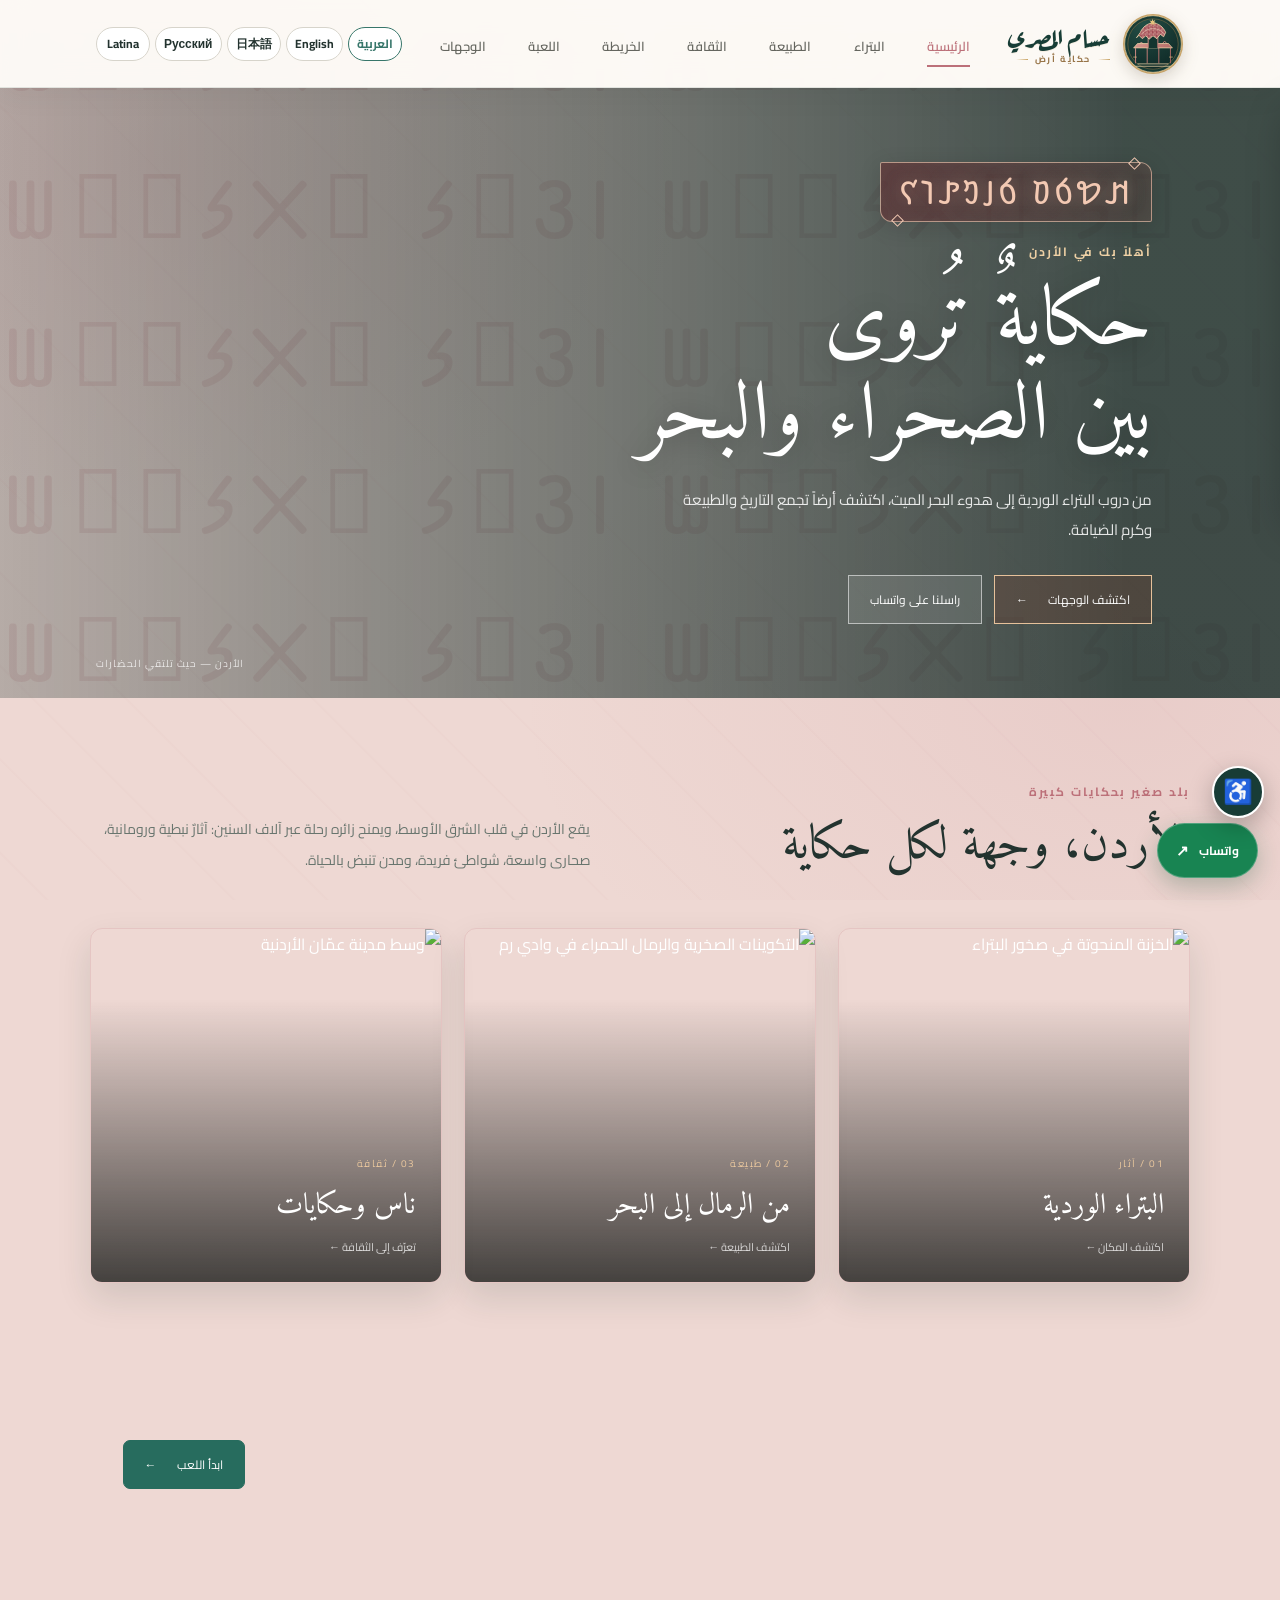
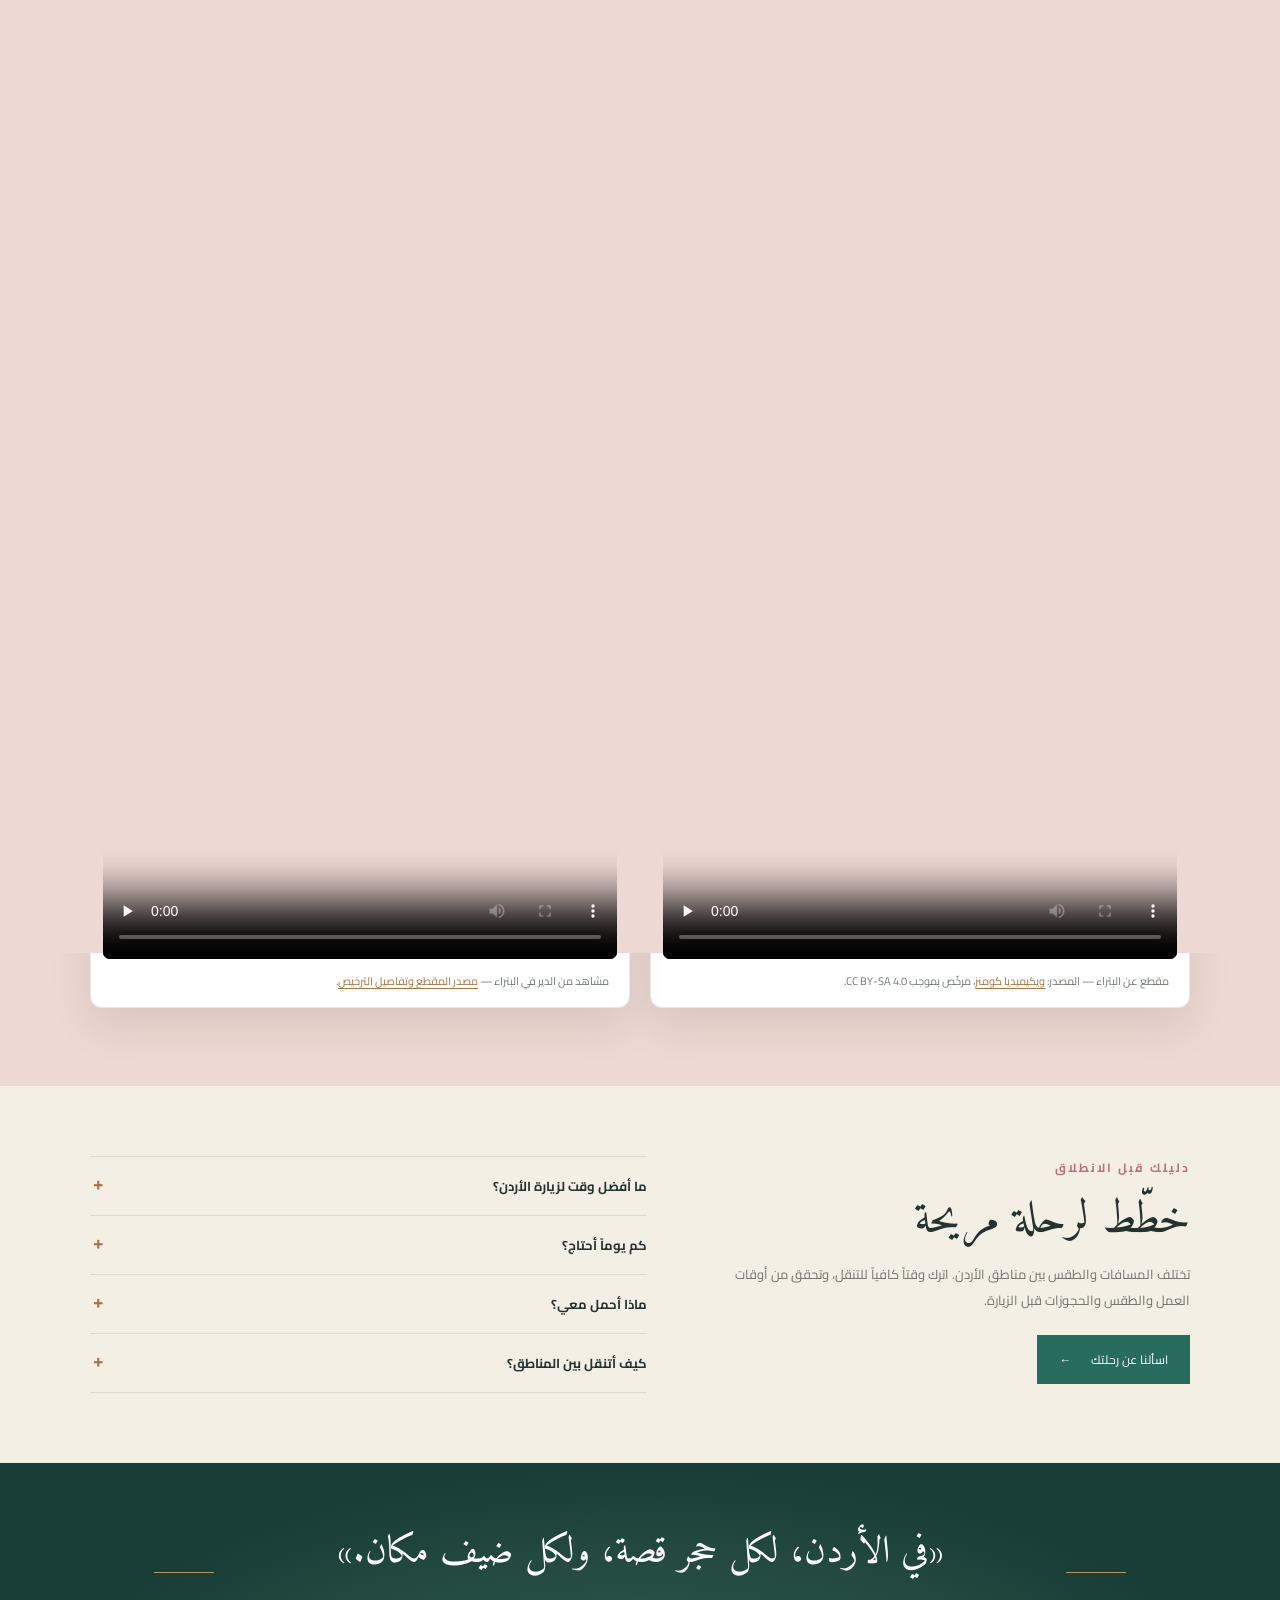
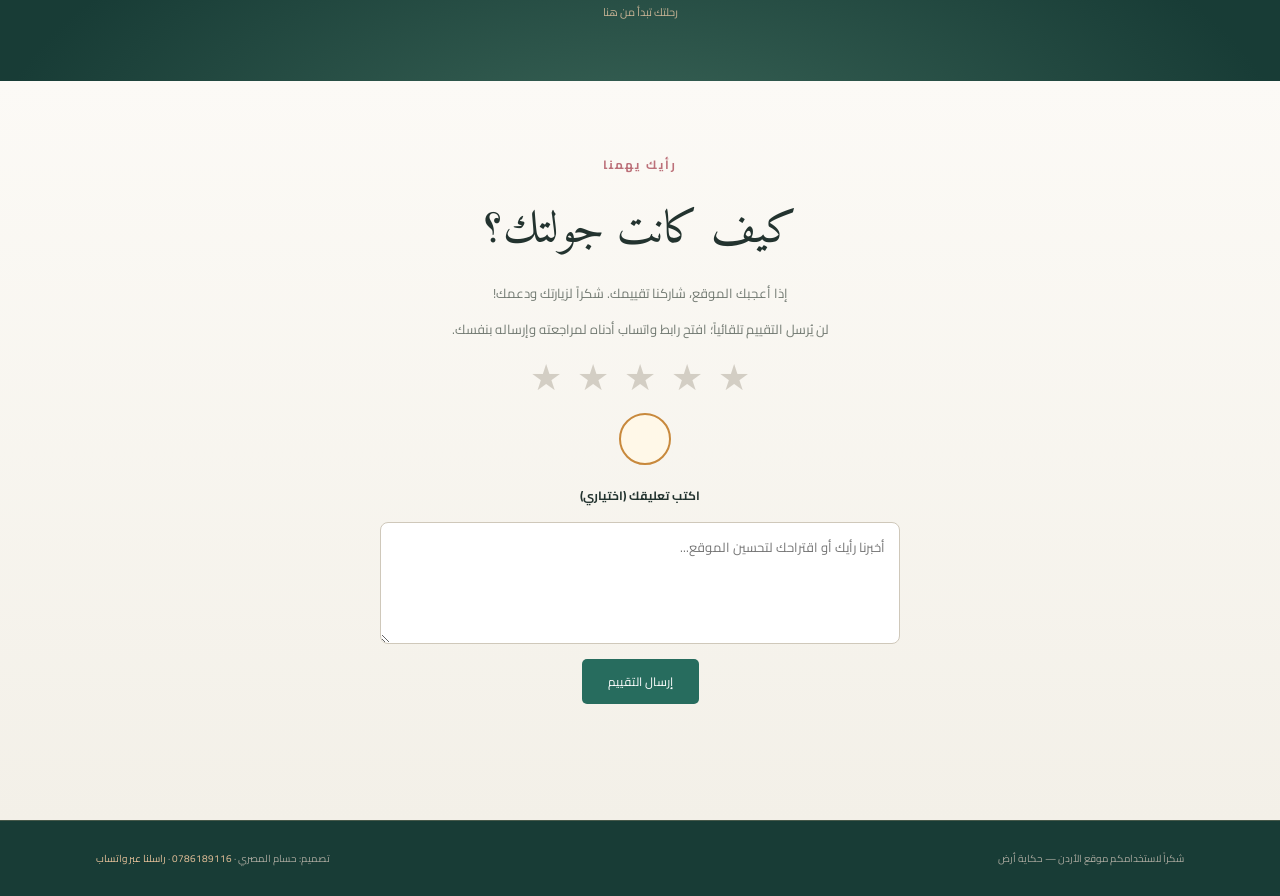
==== commit 278705c2: "Fix mobile page reading and accessibility panel" ====
--- a/index.html
+++ b/index.html
@@ -16,7 +16,7 @@
   <meta name="twitter:title" content="الأردن | حكاية أرض">
   <meta name="twitter:description" content="دليل مصوّر للسياحة في الأردن.">
   <title>الأردن | حكاية أرض</title>
-  <link rel="stylesheet" href="style.css?v=2">
+  <link rel="stylesheet" href="style.css?v=3">
   <script type="application/ld+json">
   {
     "@context": "https://schema.org",
@@ -263,7 +263,7 @@
   </footer>
   <a class="whatsapp-float" href="https://wa.me/962786189116?text=%D9%85%D8%B1%D8%AD%D8%A8%D8%A7%D8%8C%20%D8%A3%D8%B1%D8%BA%D8%A8%20%D8%A8%D8%A7%D9%84%D8%A7%D8%B3%D8%AA%D9%81%D8%B3%D8%A7%D8%B1%20%D8%B9%D9%86%20%D8%B1%D8%AD%D9%84%D8%A9%20%D9%81%D9%8A%20%D8%A7%D9%84%D8%A3%D8%B1%D8%AF%D9%86" target="_blank" rel="noopener noreferrer" aria-label="راسلنا على واتساب">واتساب <span aria-hidden="true">↗</span></a>
   <script src="translation.js" defer></script>
-  <script src="accessibility.js" defer></script>
+  <script src="accessibility.js?v=3" defer></script>
   <script src="rating.js" defer></script>
 </body>
 </html>
--- a/style.css
+++ b/style.css
@@ -251,7 +251,7 @@
 
 @media (max-width: 700px) {
   .a11y-toggle { right: 14px; bottom: 76px; }
-  .a11y-panel { top: 148px; right: 14px; }
+  .a11y-panel { top: 148px; right: 14px; max-height: calc(100vh - 164px); overflow-y: auto; }
   .map-toolbar { grid-template-columns: 1fr; }
   .map-toolbar label { margin-top: 4px; }
   .map-section iframe { height: 420px; }
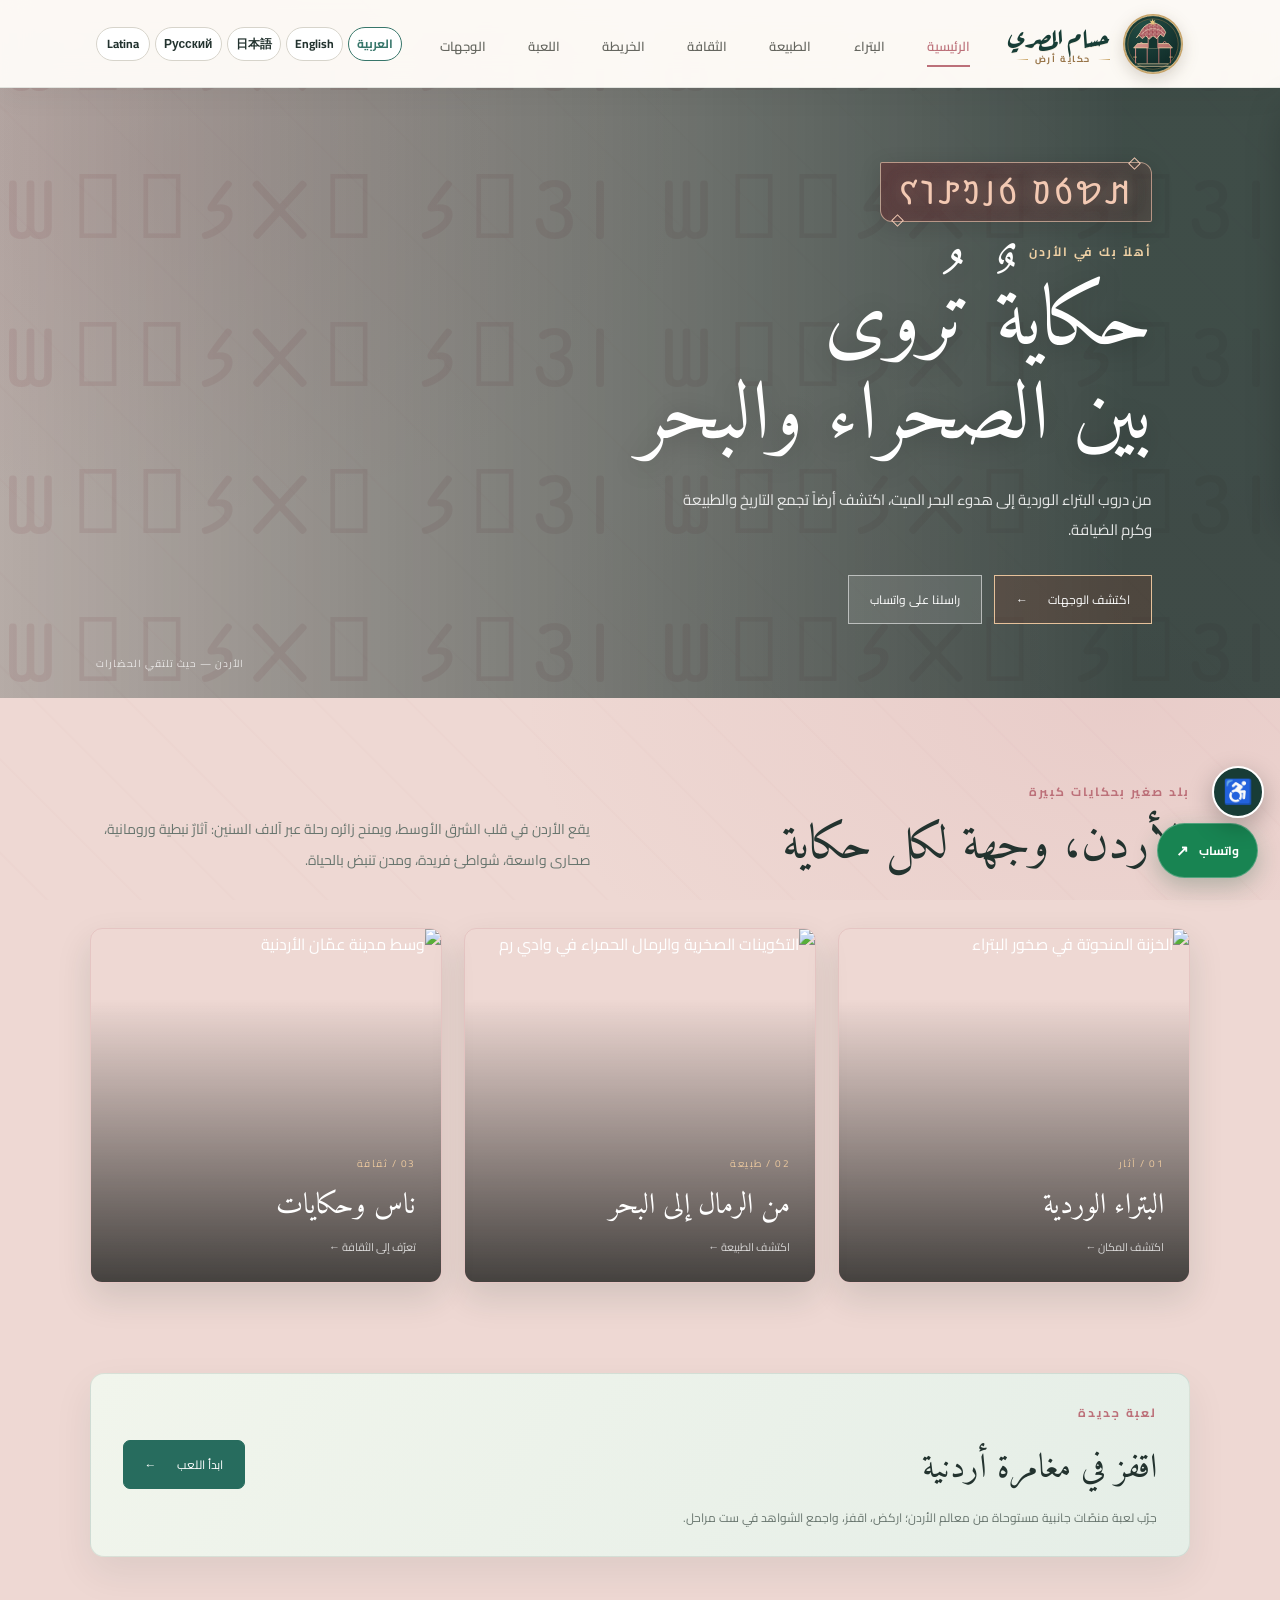
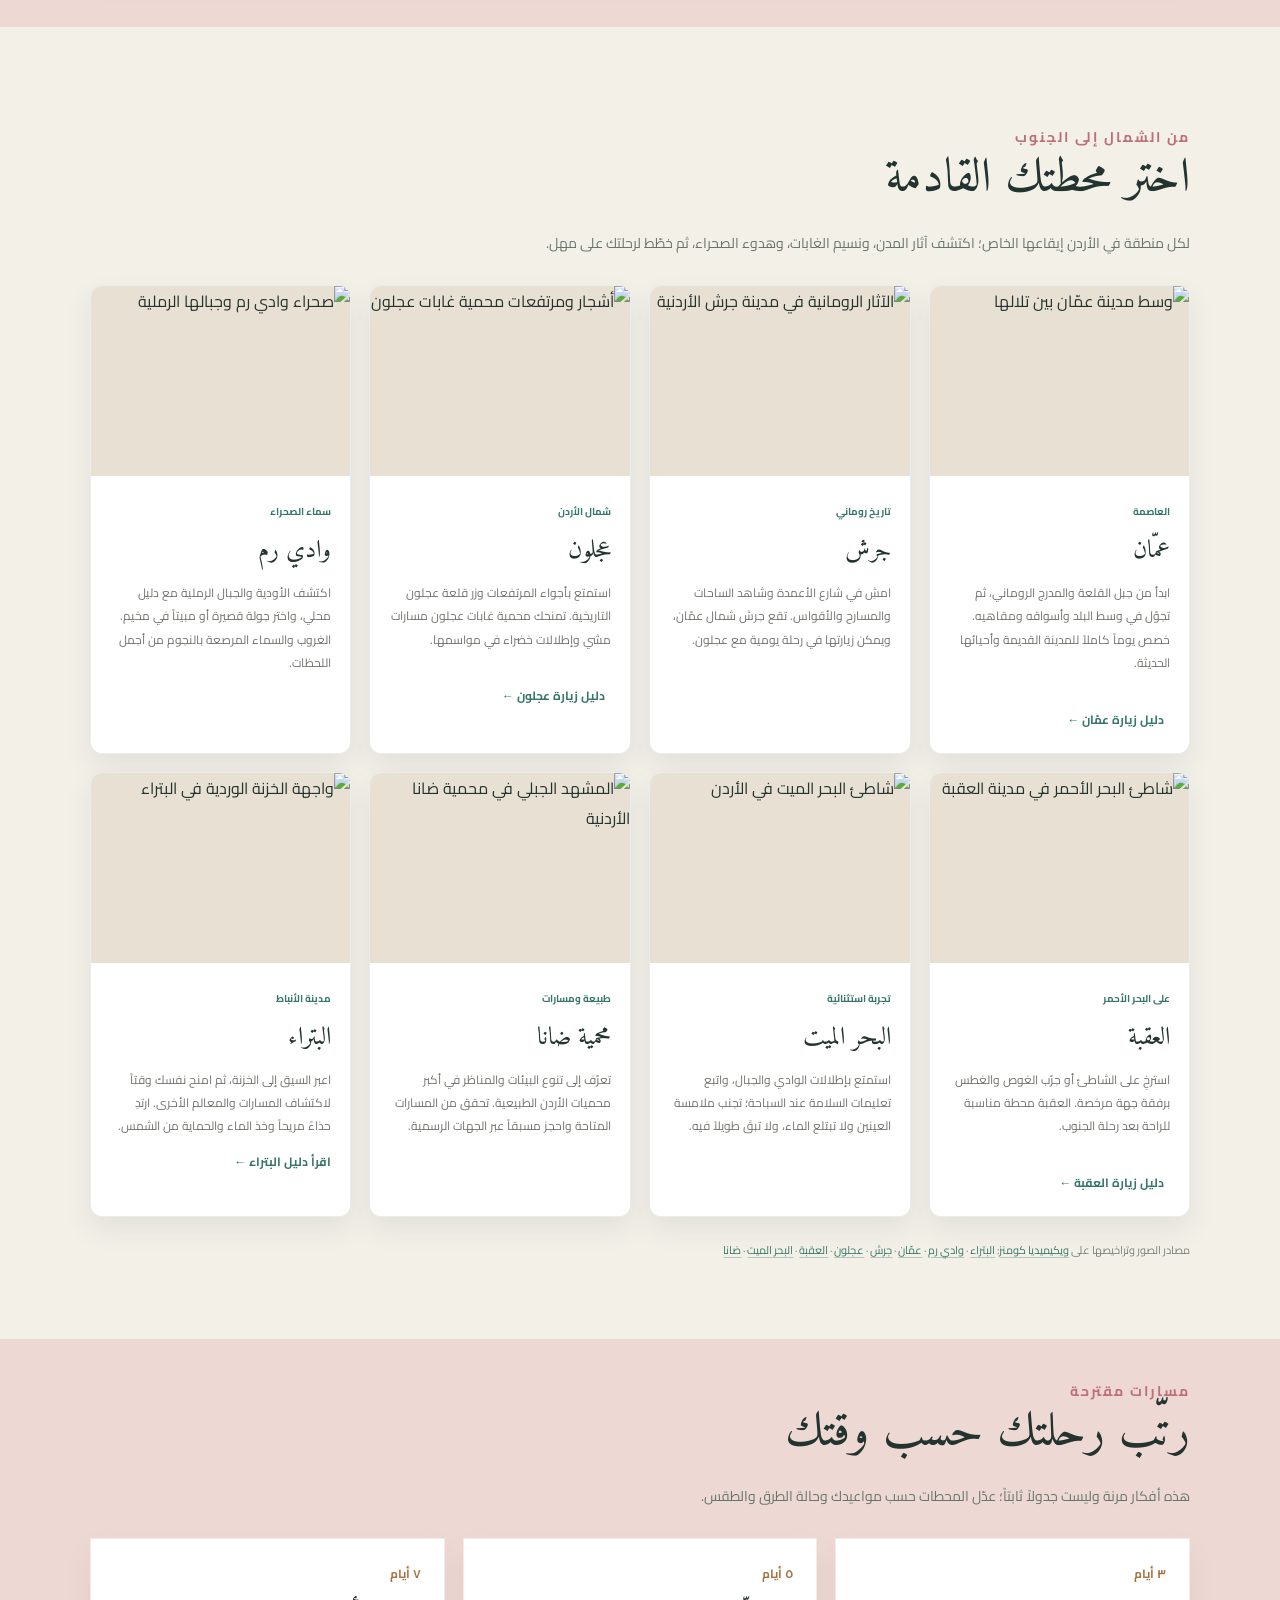
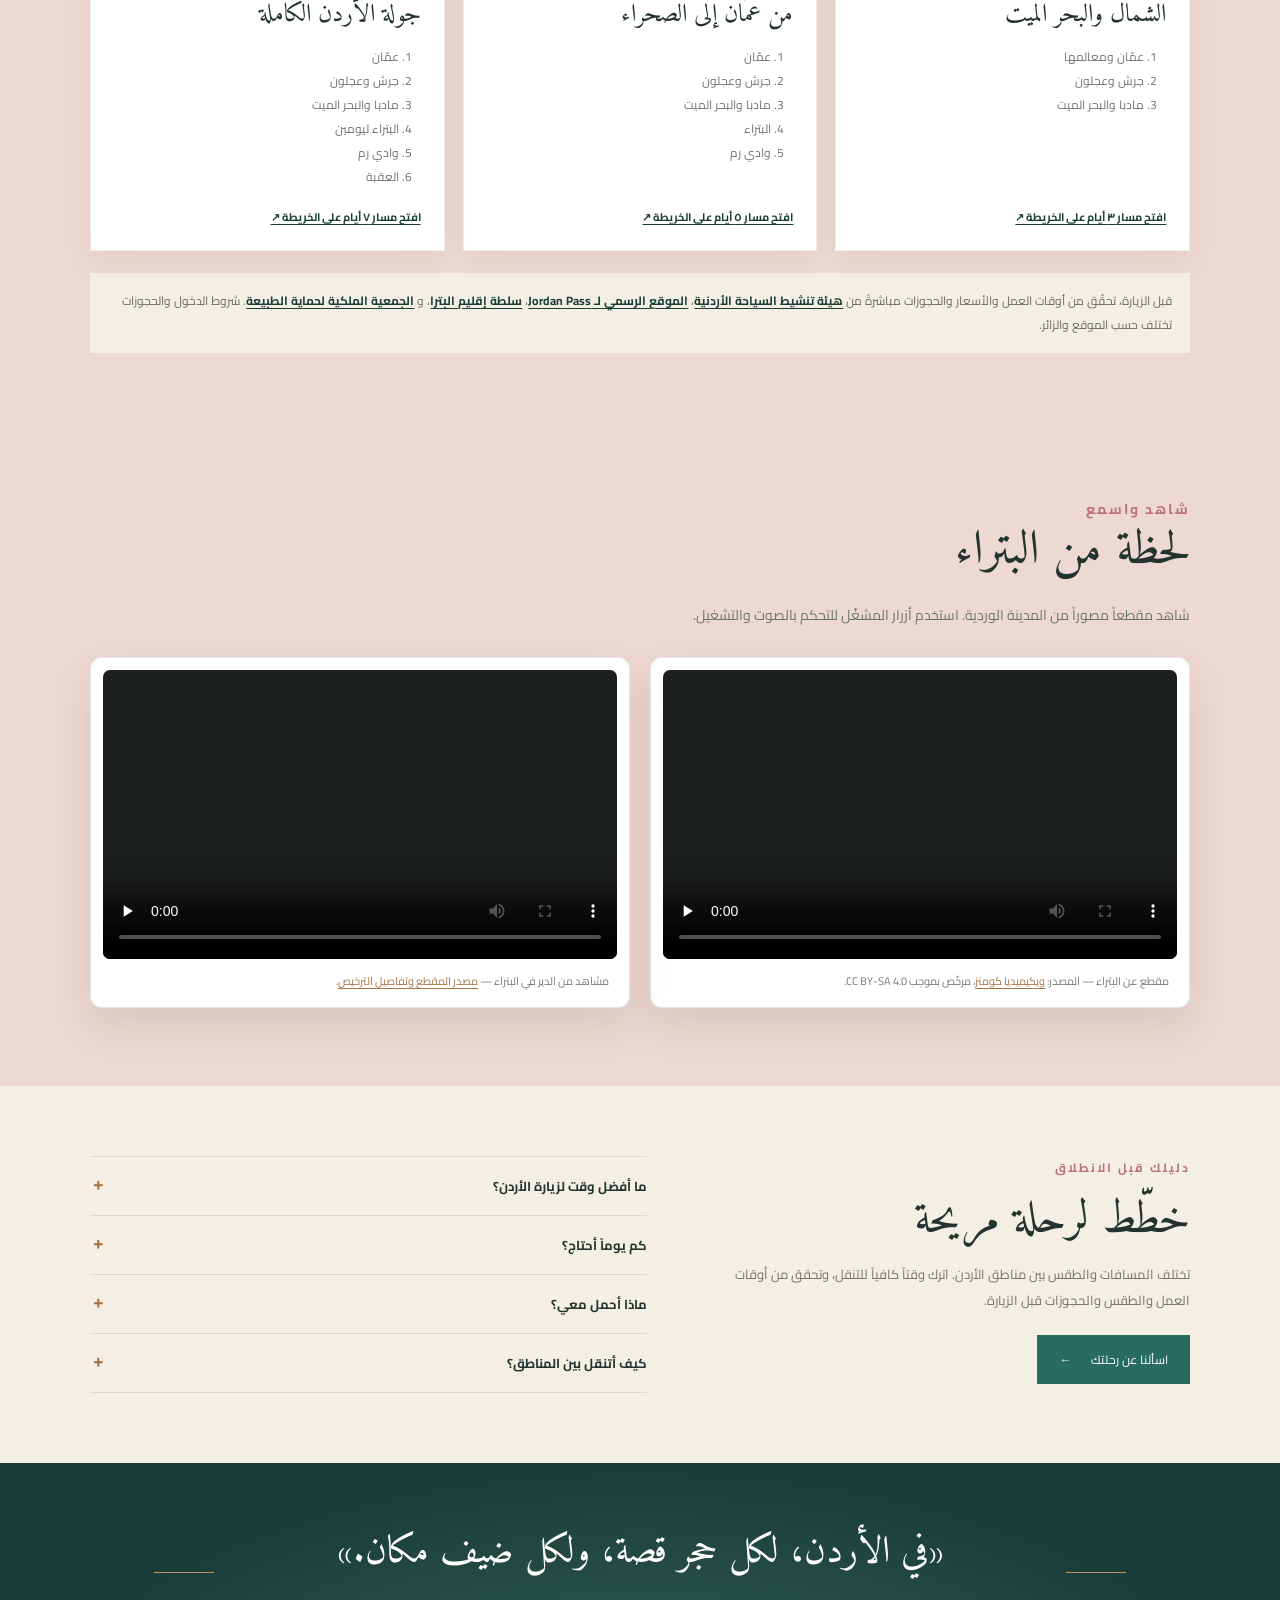
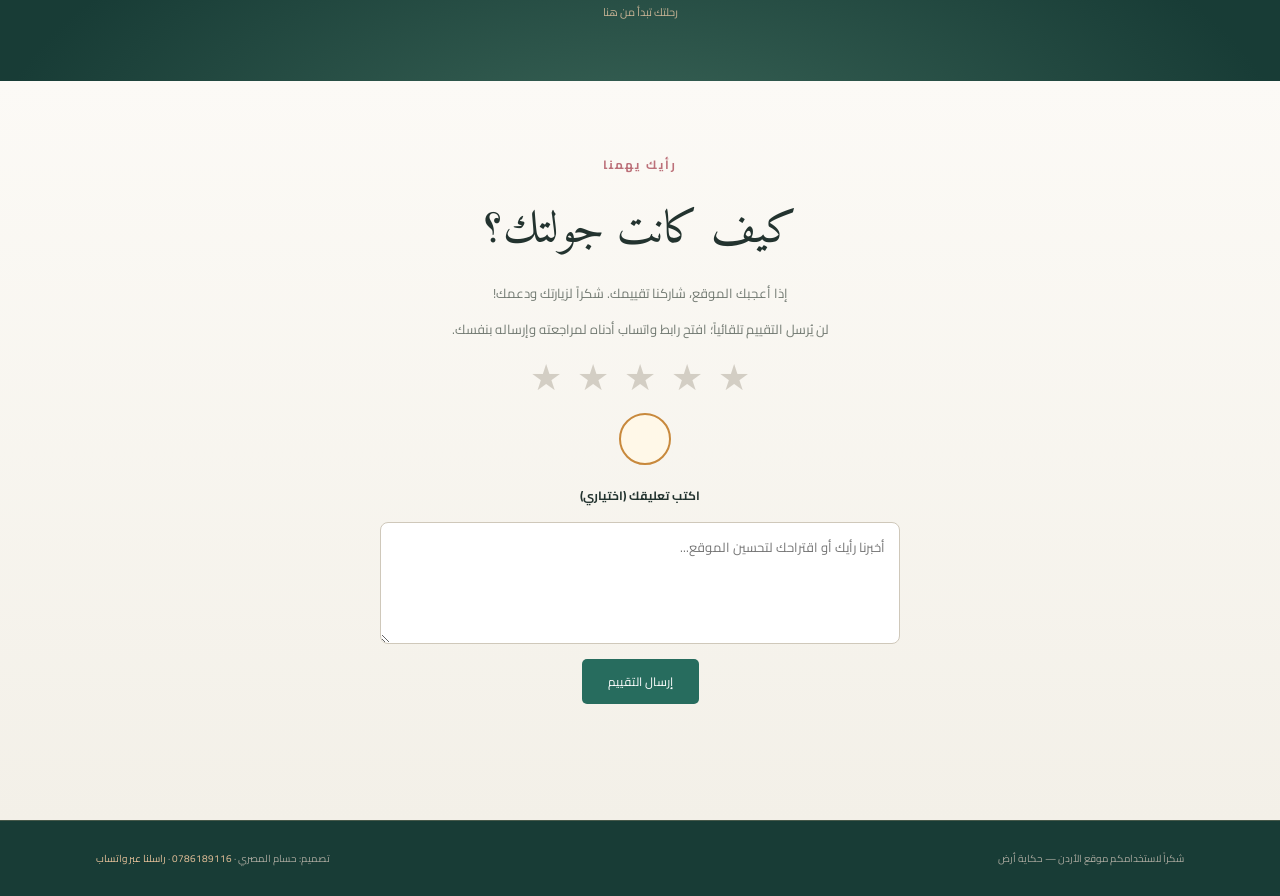
==== commit e19a2590: "Add visible reading fallback for unsupported mobile browsers" ====
--- a/index.html
+++ b/index.html
@@ -16,7 +16,7 @@
   <meta name="twitter:title" content="الأردن | حكاية أرض">
   <meta name="twitter:description" content="دليل مصوّر للسياحة في الأردن.">
   <title>الأردن | حكاية أرض</title>
-  <link rel="stylesheet" href="style.css?v=3">
+  <link rel="stylesheet" href="style.css?v=4">
   <script type="application/ld+json">
   {
     "@context": "https://schema.org",
@@ -263,7 +263,7 @@
   </footer>
   <a class="whatsapp-float" href="https://wa.me/962786189116?text=%D9%85%D8%B1%D8%AD%D8%A8%D8%A7%D8%8C%20%D8%A3%D8%B1%D8%BA%D8%A8%20%D8%A8%D8%A7%D9%84%D8%A7%D8%B3%D8%AA%D9%81%D8%B3%D8%A7%D8%B1%20%D8%B9%D9%86%20%D8%B1%D8%AD%D9%84%D8%A9%20%D9%81%D9%8A%20%D8%A7%D9%84%D8%A3%D8%B1%D8%AF%D9%86" target="_blank" rel="noopener noreferrer" aria-label="راسلنا على واتساب">واتساب <span aria-hidden="true">↗</span></a>
   <script src="translation.js" defer></script>
-  <script src="accessibility.js?v=3" defer></script>
+  <script src="accessibility.js?v=4" defer></script>
   <script src="rating.js" defer></script>
 </body>
 </html>
--- a/style.css
+++ b/style.css
@@ -227,6 +227,22 @@
 }
 .a11y-action.active { color: #fff; background: #183c36; }
 .a11y-status { min-height: 20px; margin: 10px 0 0; color: #4a514d; font-size: 12px; }
+.a11y-reader { margin-top: 12px; }
+.a11y-reader[hidden] { display: none; }
+.a11y-reader-label { margin: 0 0 6px; color: #183c36; font-size: 11px; font-weight: 700; }
+.a11y-reader-text {
+  max-height: 210px;
+  overflow-y: auto;
+  border: 1px solid #d8d8cf;
+  border-radius: 8px;
+  padding: 10px 12px;
+  color: #1b2925;
+  background: #fff;
+  font-size: 14px;
+  line-height: 2;
+  white-space: pre-line;
+  overscroll-behavior: contain;
+}
 
 body.a11y-high-contrast { --ink: #000; --muted: #111; --sand: #fff; background: #fff; }
 body.a11y-high-contrast a, body.a11y-high-contrast p, body.a11y-high-contrast h1,
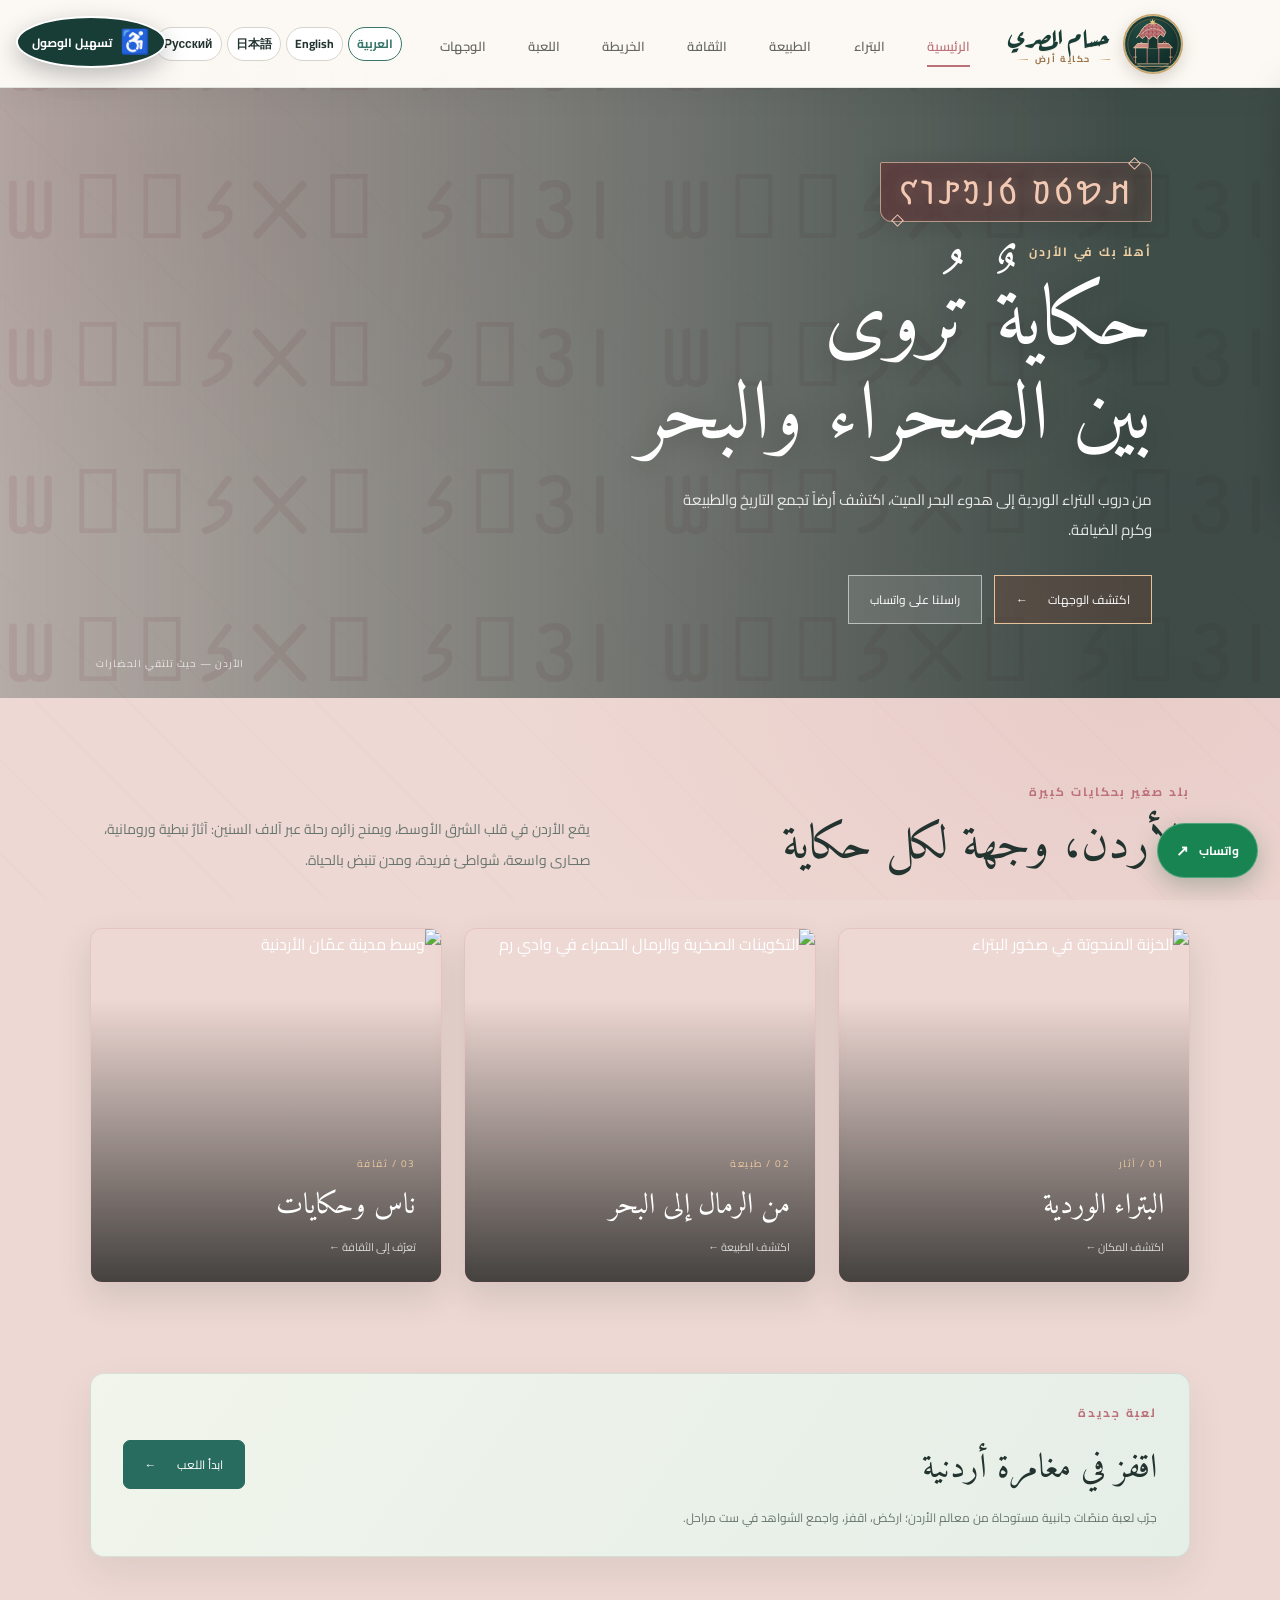
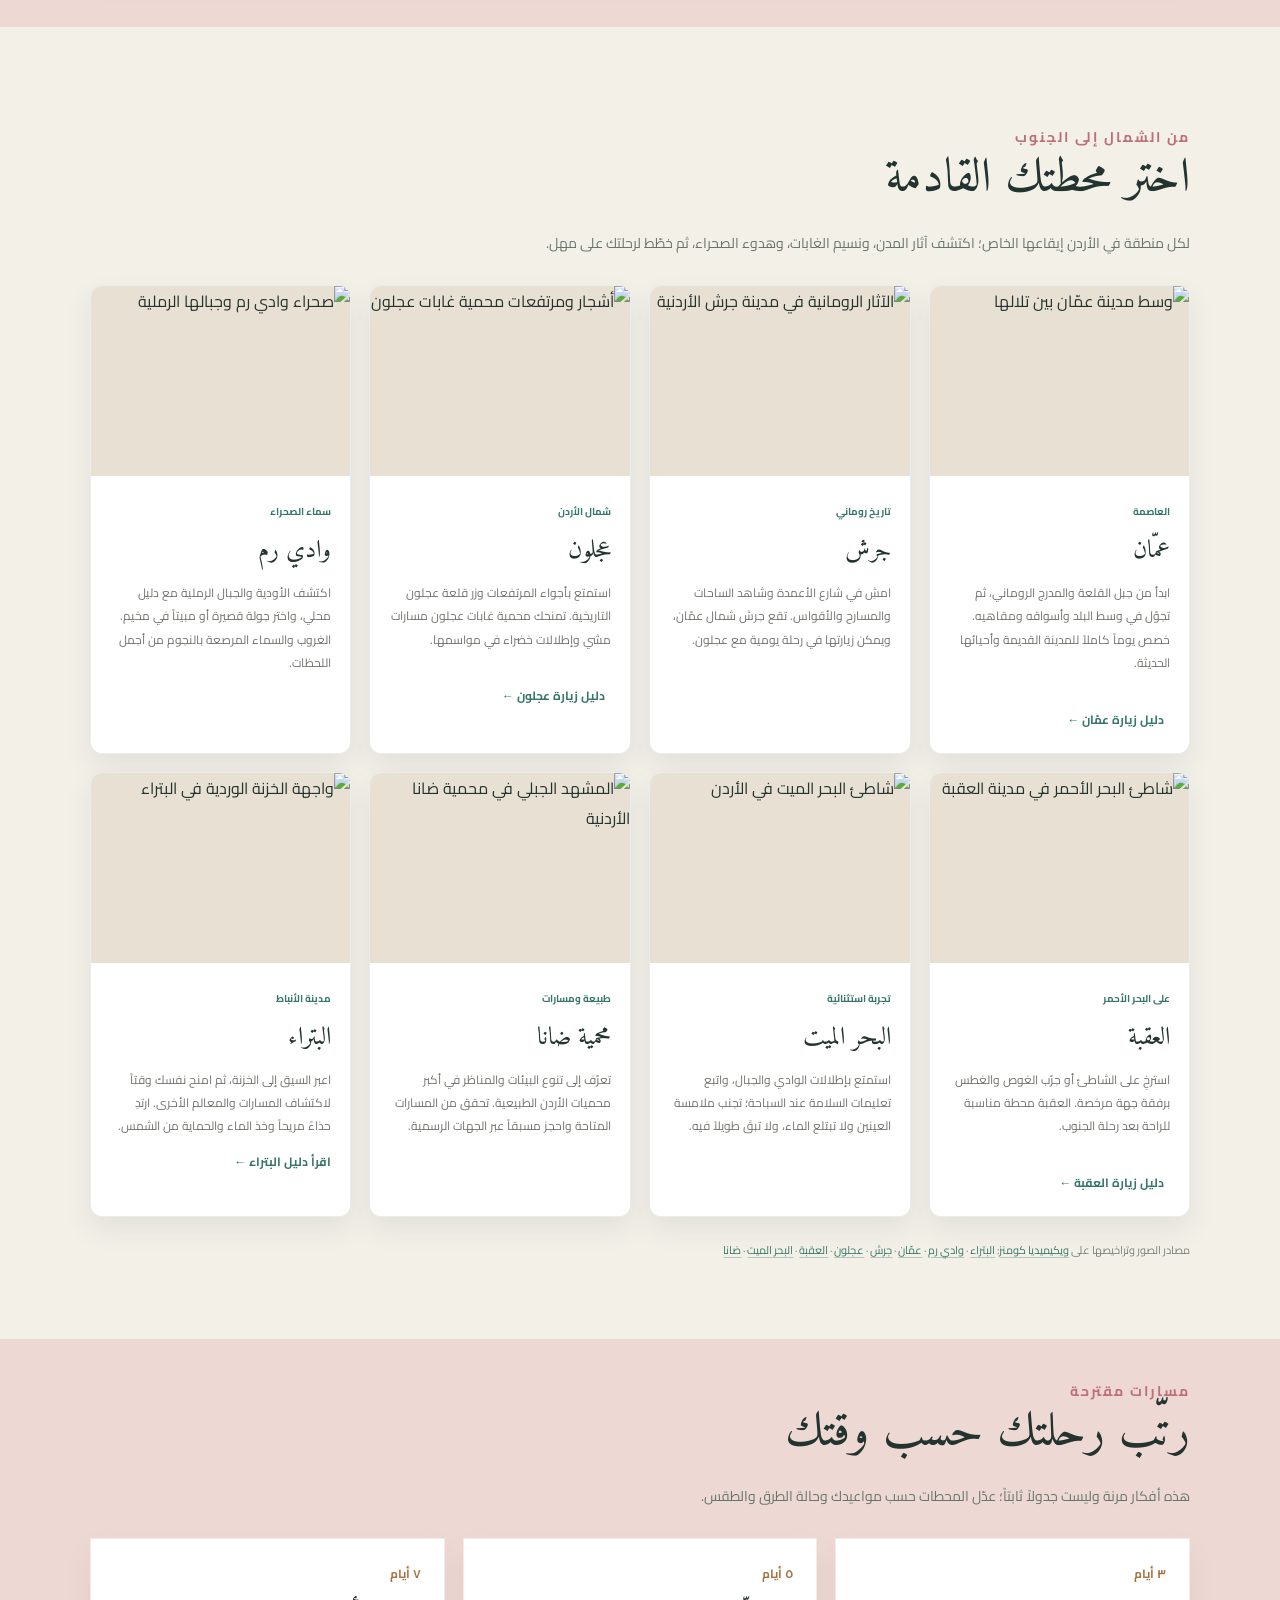
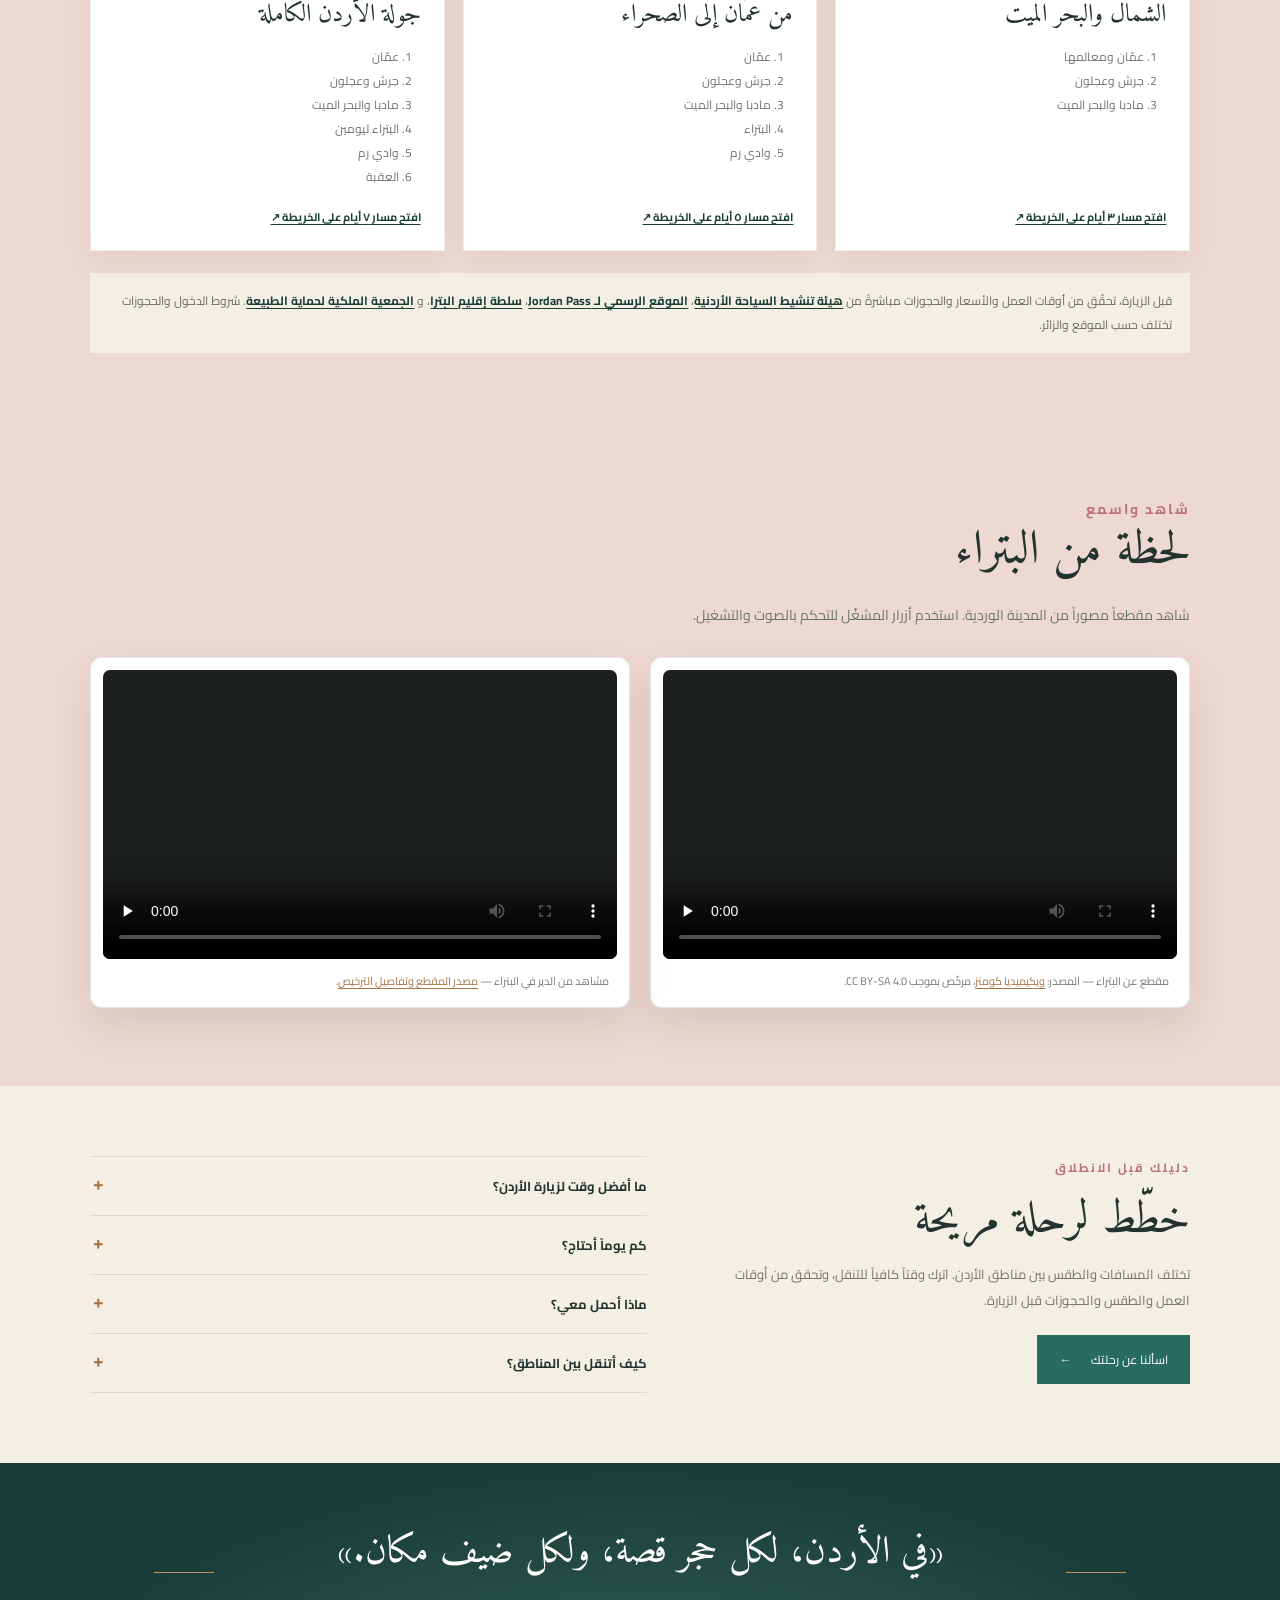
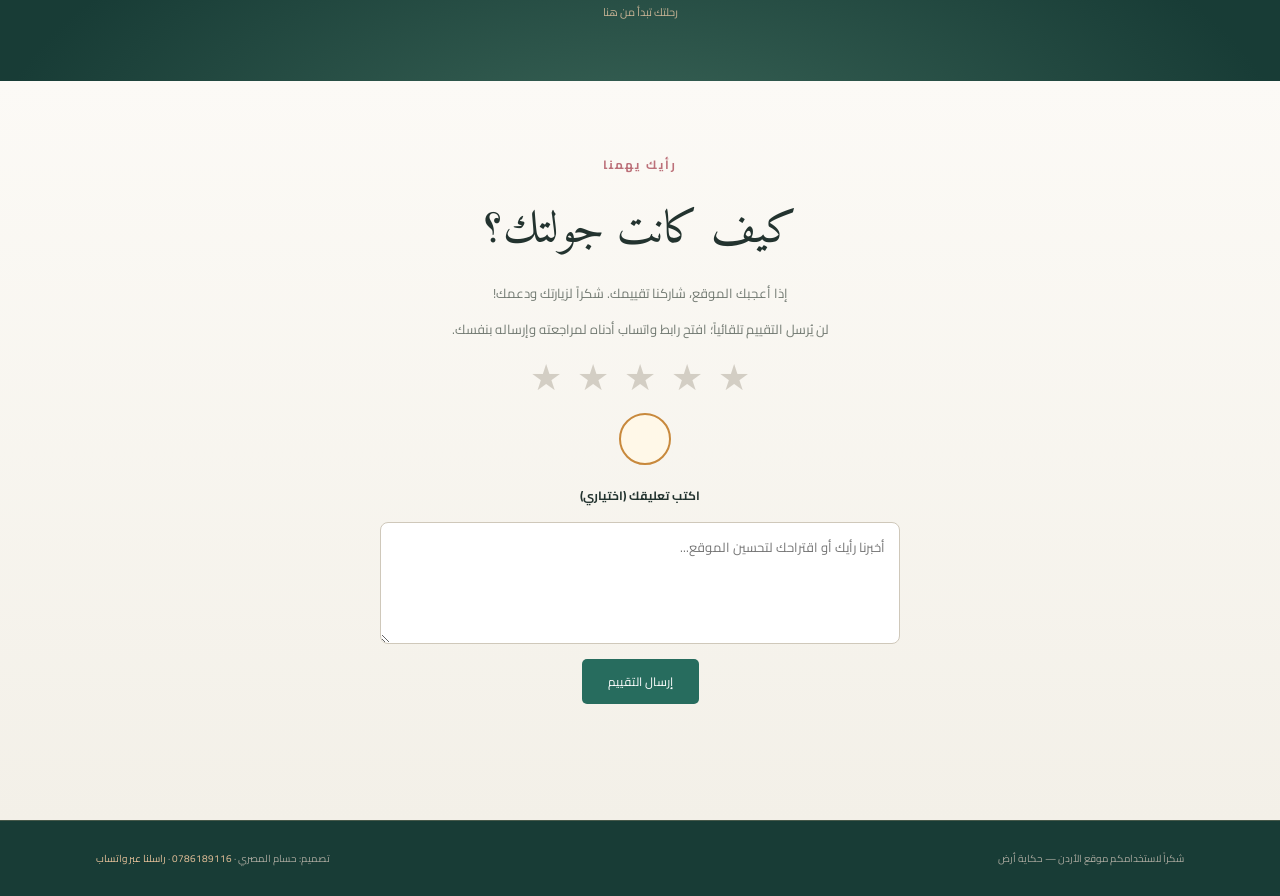
==== commit 6e7ea0ba: "Make accessibility tools prominent on every page" ====
--- a/index.html
+++ b/index.html
@@ -16,7 +16,7 @@
   <meta name="twitter:title" content="الأردن | حكاية أرض">
   <meta name="twitter:description" content="دليل مصوّر للسياحة في الأردن.">
   <title>الأردن | حكاية أرض</title>
-  <link rel="stylesheet" href="style.css?v=4">
+  <link rel="stylesheet" href="style.css?v=5">
   <script type="application/ld+json">
   {
     "@context": "https://schema.org",
@@ -263,7 +263,7 @@
   </footer>
   <a class="whatsapp-float" href="https://wa.me/962786189116?text=%D9%85%D8%B1%D8%AD%D8%A8%D8%A7%D8%8C%20%D8%A3%D8%B1%D8%BA%D8%A8%20%D8%A8%D8%A7%D9%84%D8%A7%D8%B3%D8%AA%D9%81%D8%B3%D8%A7%D8%B1%20%D8%B9%D9%86%20%D8%B1%D8%AD%D9%84%D8%A9%20%D9%81%D9%8A%20%D8%A7%D9%84%D8%A3%D8%B1%D8%AF%D9%86" target="_blank" rel="noopener noreferrer" aria-label="راسلنا على واتساب">واتساب <span aria-hidden="true">↗</span></a>
   <script src="translation.js" defer></script>
-  <script src="accessibility.js?v=4" defer></script>
+  <script src="accessibility.js?v=5" defer></script>
   <script src="rating.js" defer></script>
 </body>
 </html>
--- a/style.css
+++ b/style.css
@@ -187,7 +187,7 @@
 .a11y-panel {
   position: fixed;
   z-index: 9999;
-  top: 96px;
+  top: 76px;
   right: 16px;
   width: min(330px, calc(100vw - 32px));
   padding: 16px;
@@ -202,10 +202,15 @@
 .a11y-toggle {
   position: fixed;
   z-index: 9998;
-  right: 16px;
-  bottom: 82px;
-  width: 52px;
+  top: 16px;
+  left: 16px;
+  min-width: 52px;
   height: 52px;
+  display: inline-flex;
+  align-items: center;
+  justify-content: center;
+  gap: 8px;
+  padding: 0 14px;
   border: 2px solid #fff;
   border-radius: 50%;
   color: #fff;
@@ -213,6 +218,11 @@
   box-shadow: 0 8px 24px rgba(0,0,0,.25);
   cursor: pointer;
   font-size: 24px;
+}
+.a11y-toggle strong {
+  color: inherit;
+  font: 700 12px "Cairo", Arial, sans-serif;
+  white-space: nowrap;
 }
 .a11y-panel h2 { margin: 0 0 12px; font-size: 20px; }
 .a11y-grid { display: grid; grid-template-columns: 1fr 1fr; gap: 8px; }
@@ -266,8 +276,9 @@
 }
 
 @media (max-width: 700px) {
-  .a11y-toggle { right: 14px; bottom: 76px; }
-  .a11y-panel { top: 148px; right: 14px; max-height: calc(100vh - 164px); overflow-y: auto; }
+  .a11y-toggle { top: 10px; left: 10px; min-width: 48px; height: 48px; padding: 0 11px; font-size: 20px; }
+  .a11y-toggle strong { font-size: 10px; }
+  .a11y-panel { top: 66px; left: 10px; right: 10px; max-height: calc(100vh - 82px); overflow-y: auto; }
   .map-toolbar { grid-template-columns: 1fr; }
   .map-toolbar label { margin-top: 4px; }
   .map-section iframe { height: 420px; }
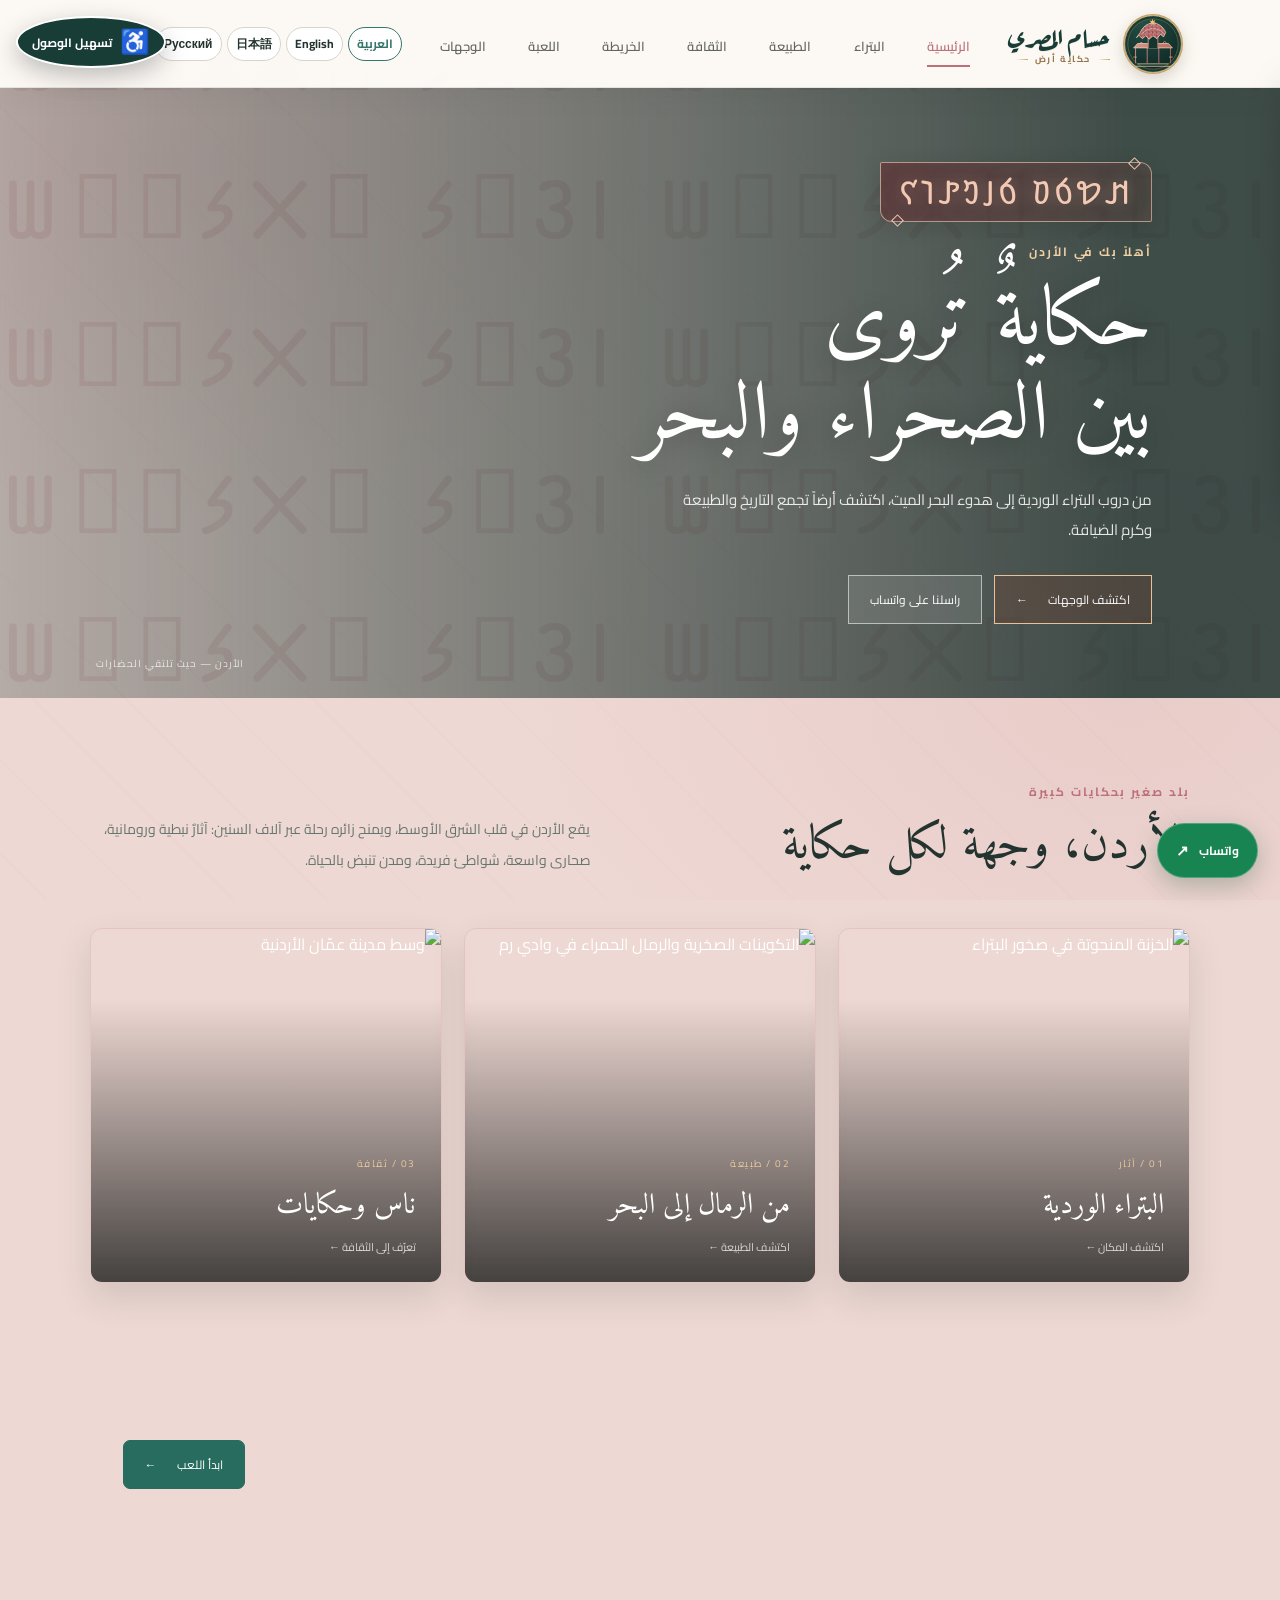
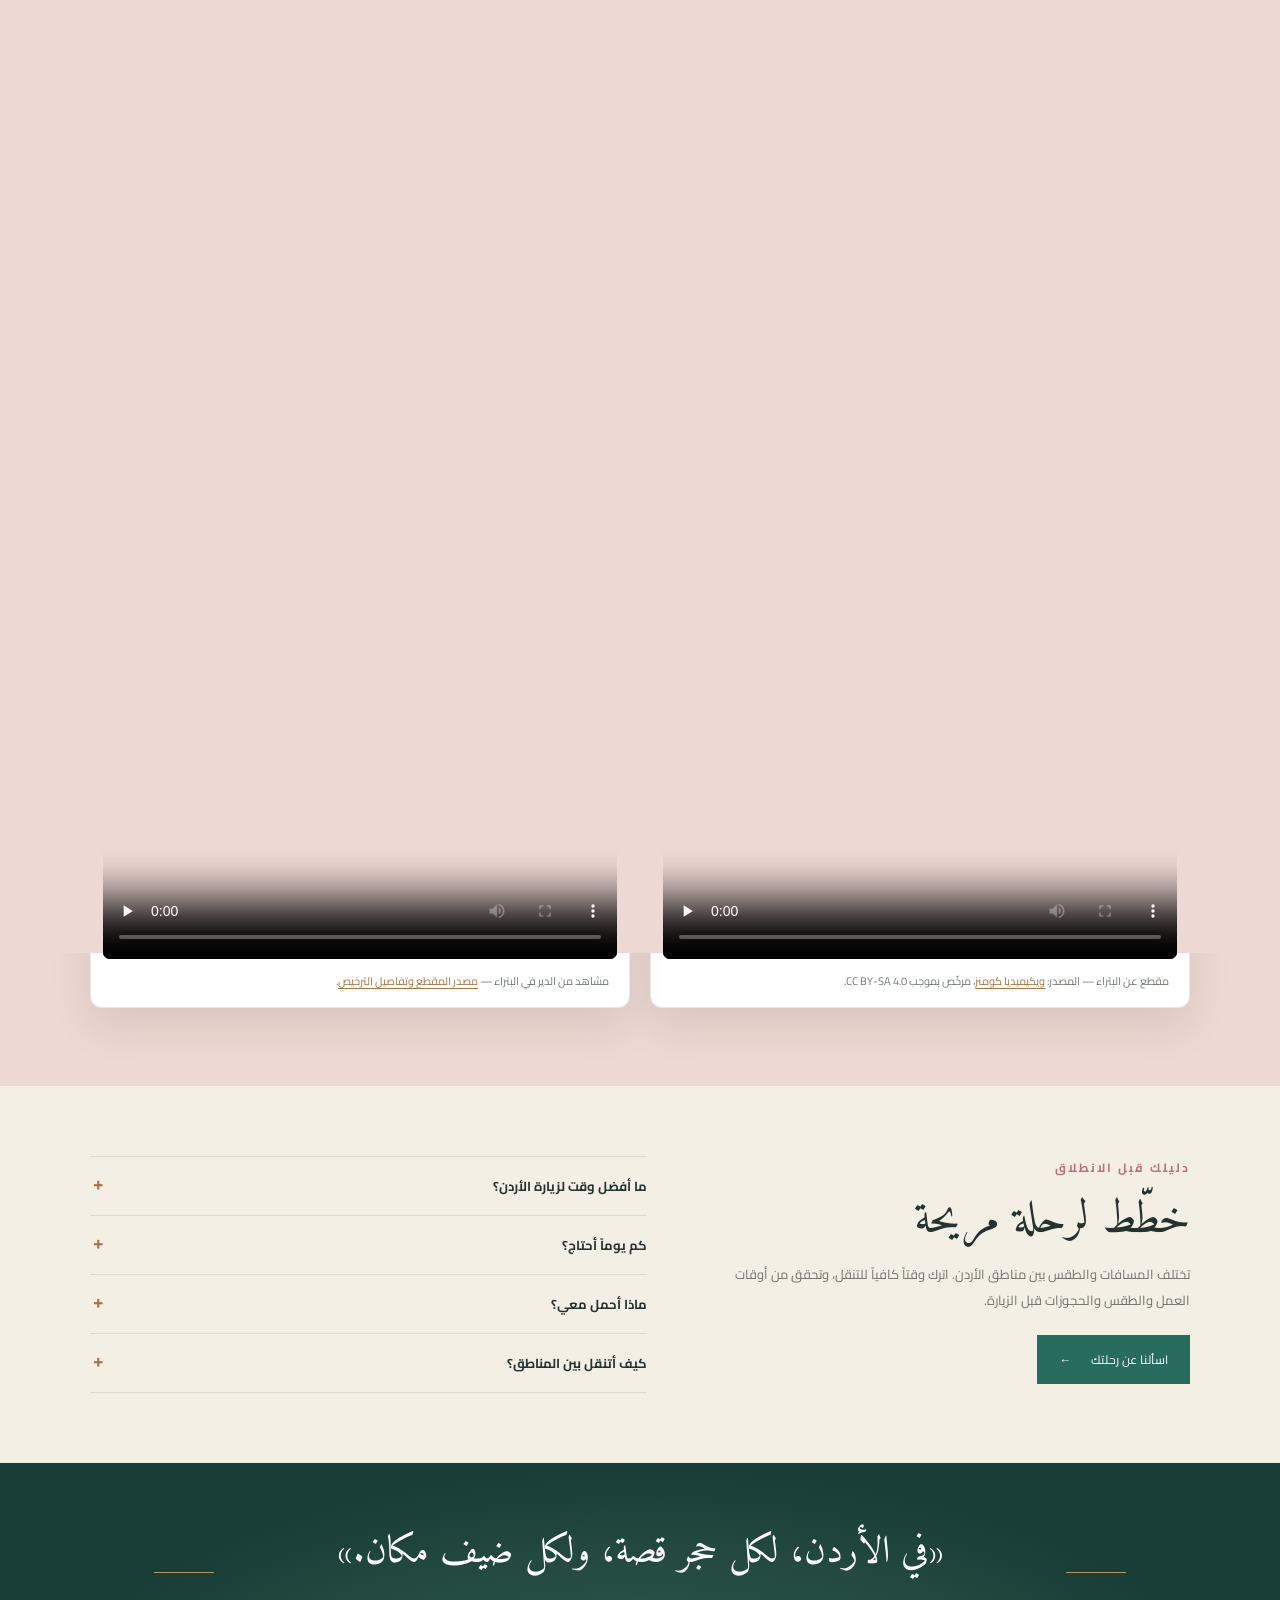
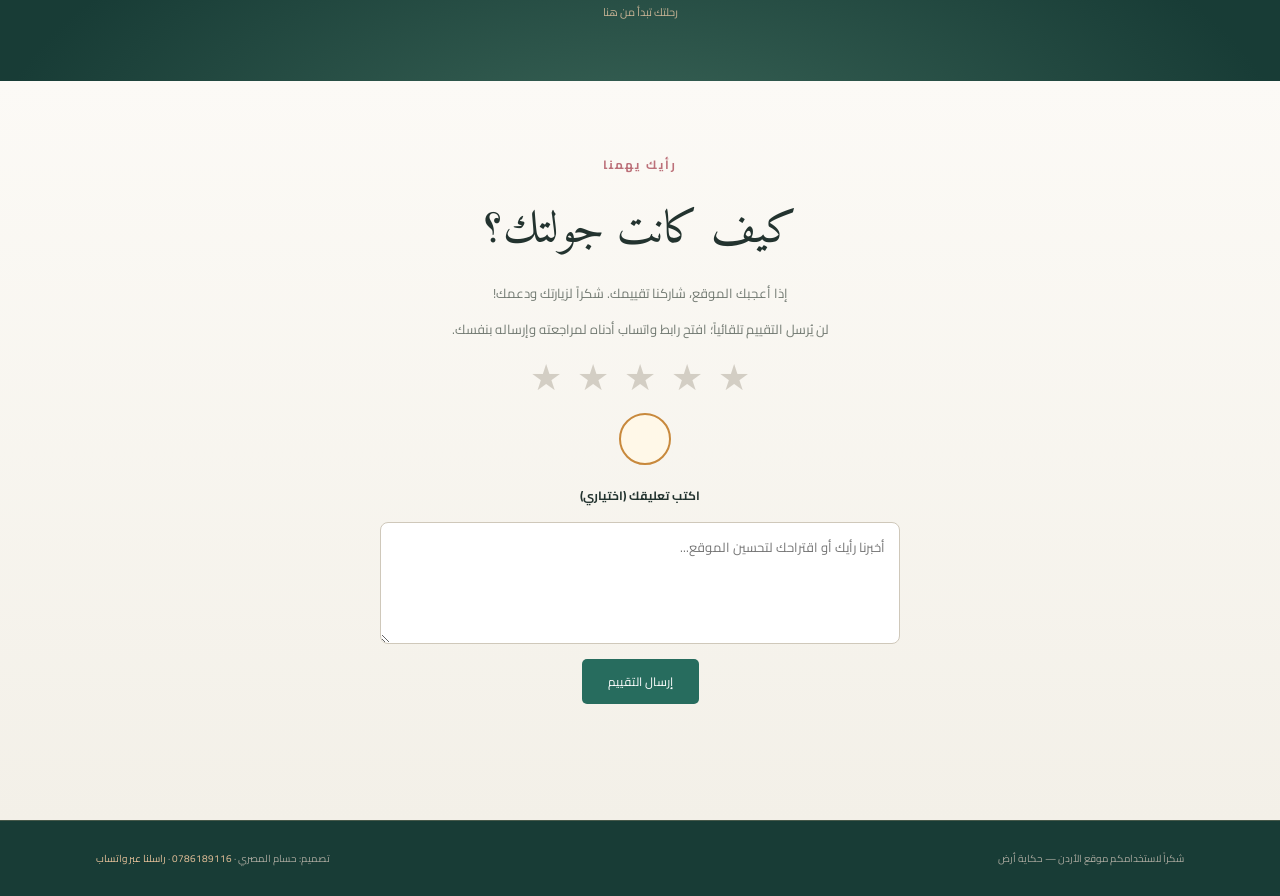
==== commit 50e4972d: "Fix mobile speech voice selection" ====
--- a/index.html
+++ b/index.html
@@ -16,7 +16,7 @@
   <meta name="twitter:title" content="الأردن | حكاية أرض">
   <meta name="twitter:description" content="دليل مصوّر للسياحة في الأردن.">
   <title>الأردن | حكاية أرض</title>
-  <link rel="stylesheet" href="style.css?v=5">
+  <link rel="stylesheet" href="style.css?v=6">
   <script type="application/ld+json">
   {
     "@context": "https://schema.org",
@@ -263,7 +263,7 @@
   </footer>
   <a class="whatsapp-float" href="https://wa.me/962786189116?text=%D9%85%D8%B1%D8%AD%D8%A8%D8%A7%D8%8C%20%D8%A3%D8%B1%D8%BA%D8%A8%20%D8%A8%D8%A7%D9%84%D8%A7%D8%B3%D8%AA%D9%81%D8%B3%D8%A7%D8%B1%20%D8%B9%D9%86%20%D8%B1%D8%AD%D9%84%D8%A9%20%D9%81%D9%8A%20%D8%A7%D9%84%D8%A3%D8%B1%D8%AF%D9%86" target="_blank" rel="noopener noreferrer" aria-label="راسلنا على واتساب">واتساب <span aria-hidden="true">↗</span></a>
   <script src="translation.js" defer></script>
-  <script src="accessibility.js?v=5" defer></script>
+  <script src="accessibility.js?v=6" defer></script>
   <script src="rating.js" defer></script>
 </body>
 </html>
